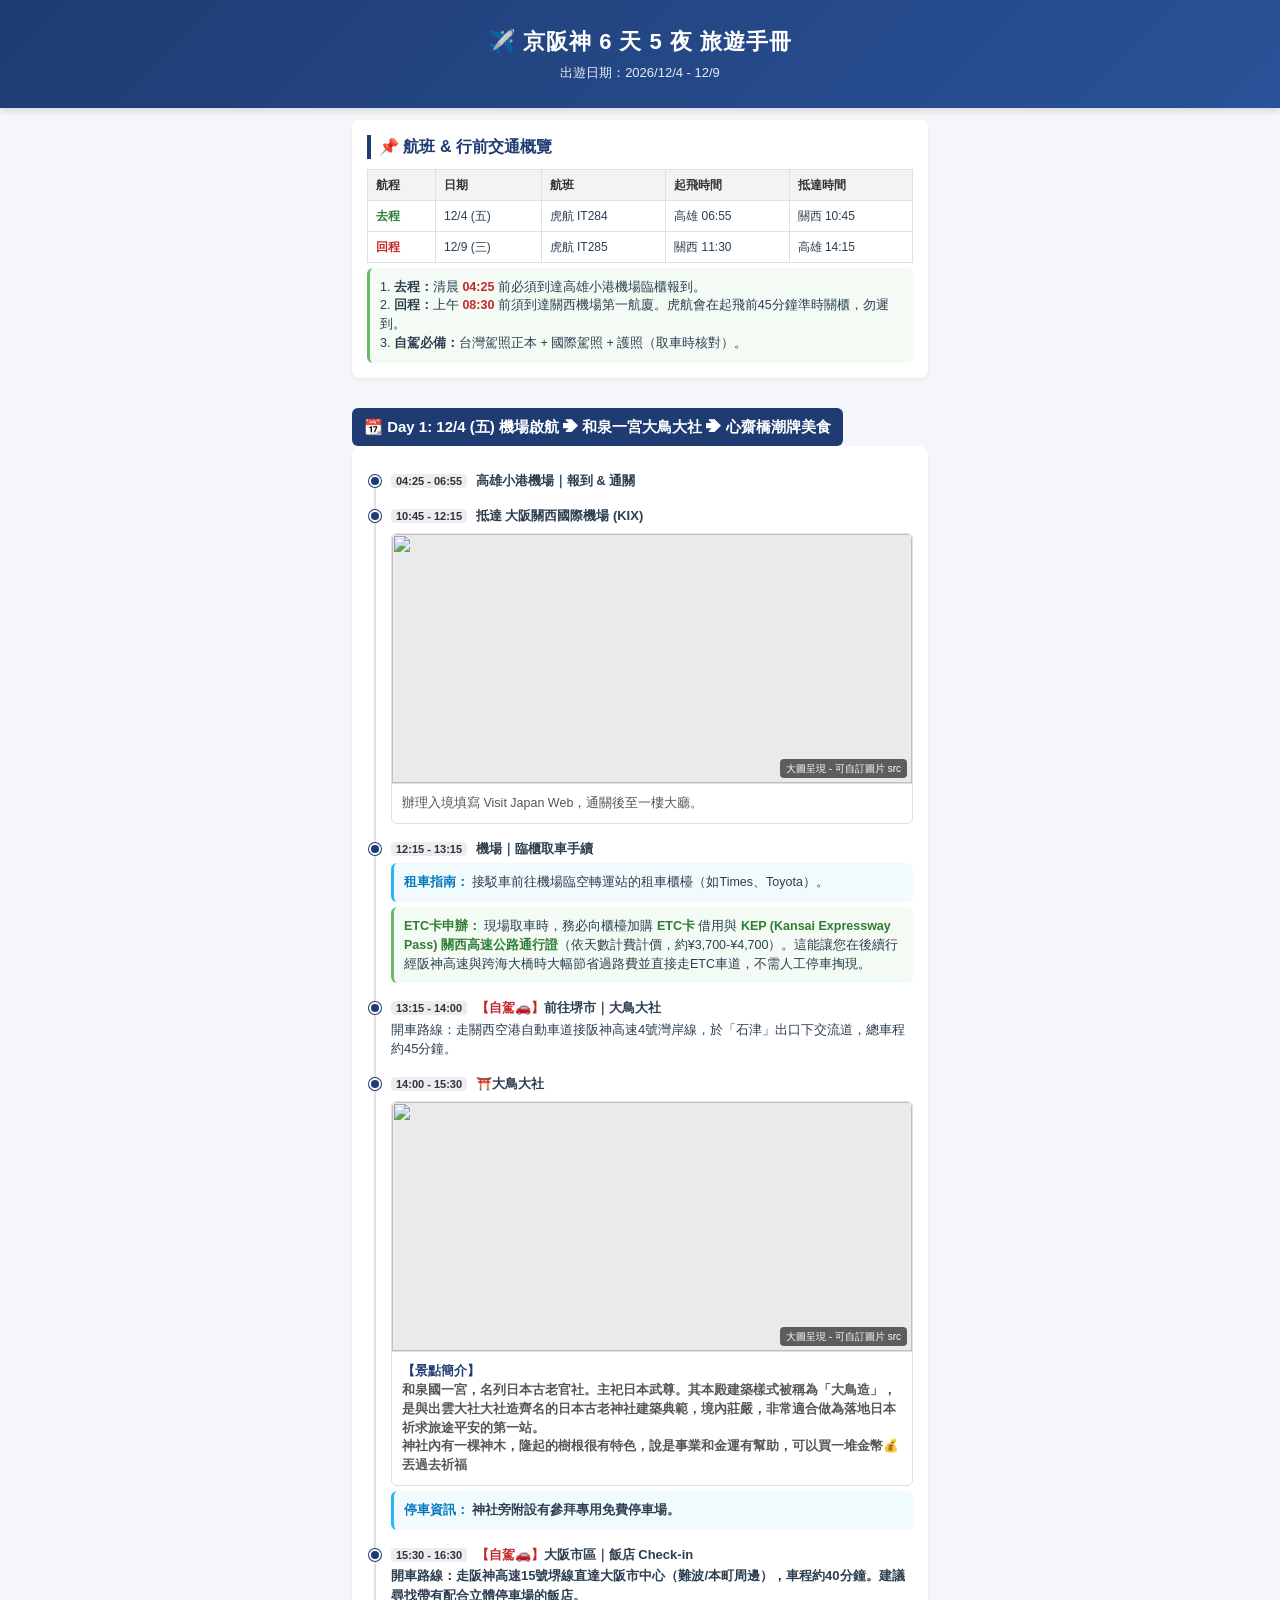
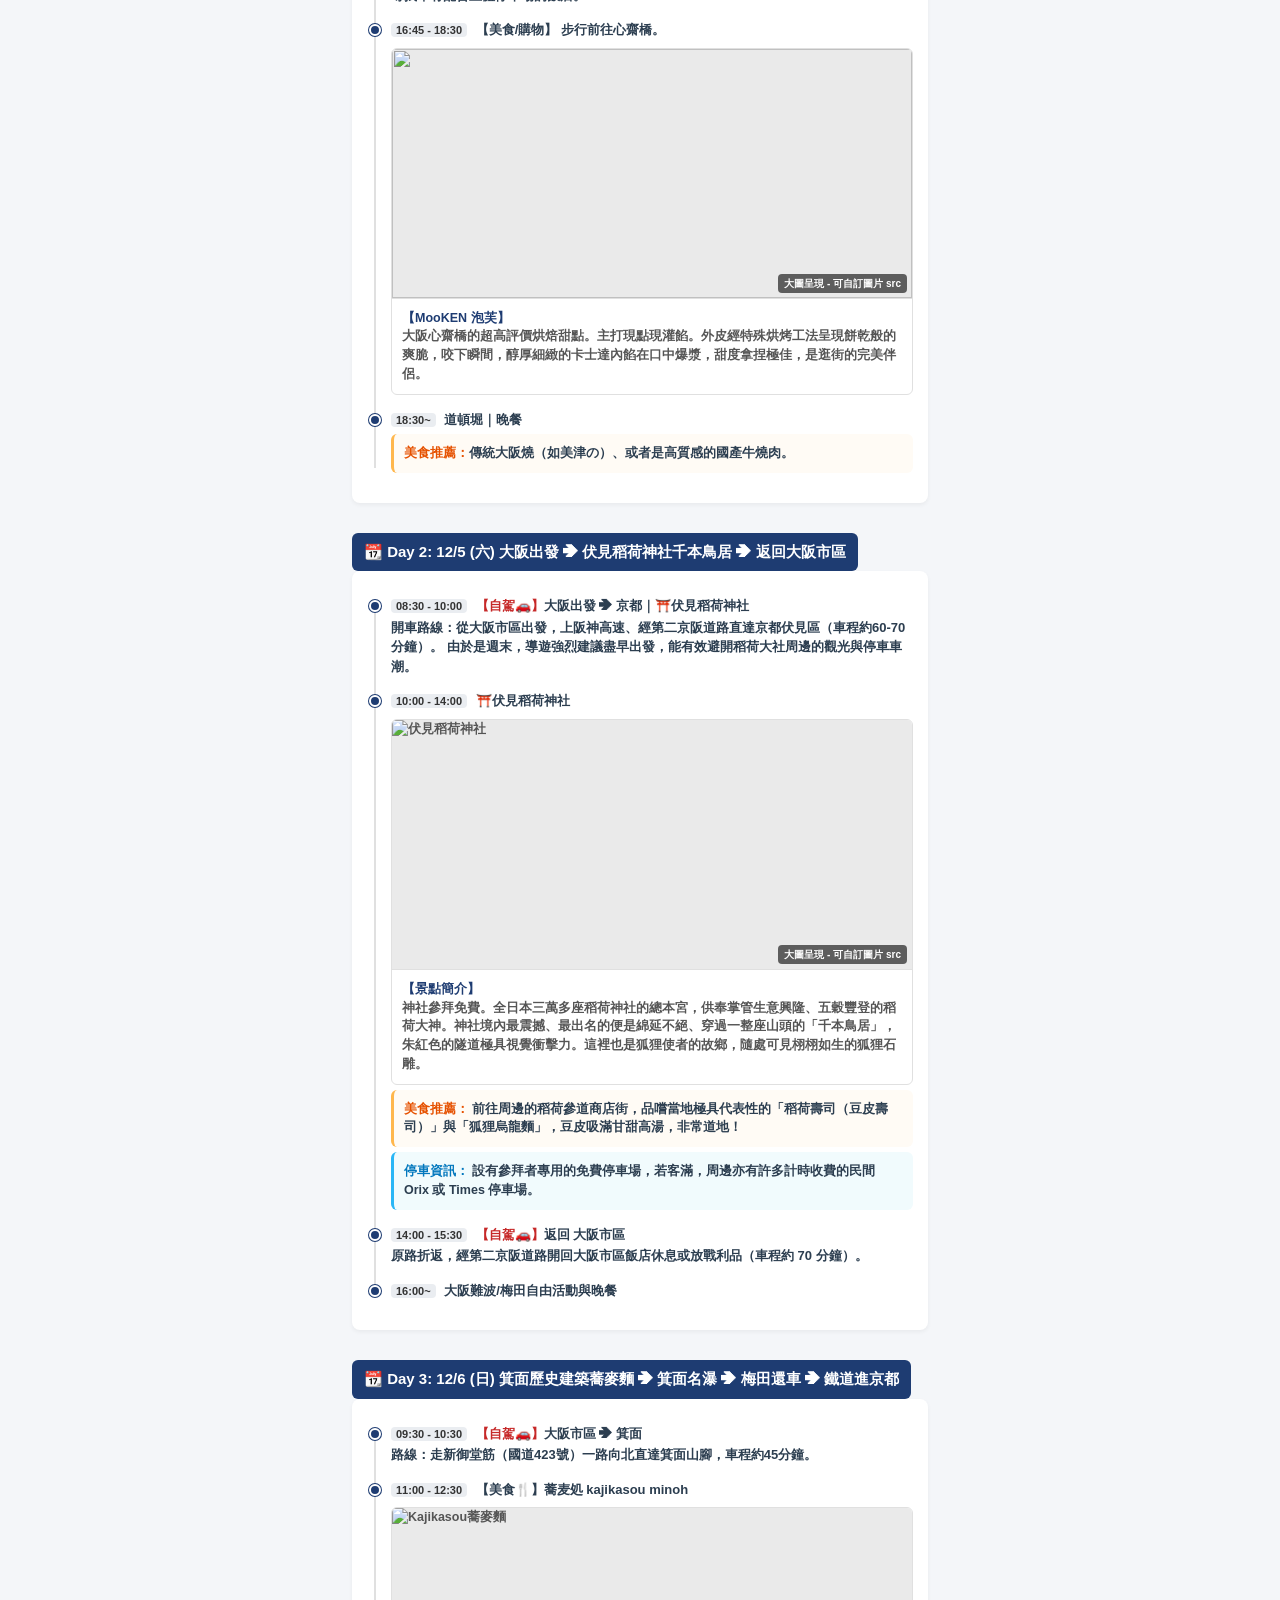
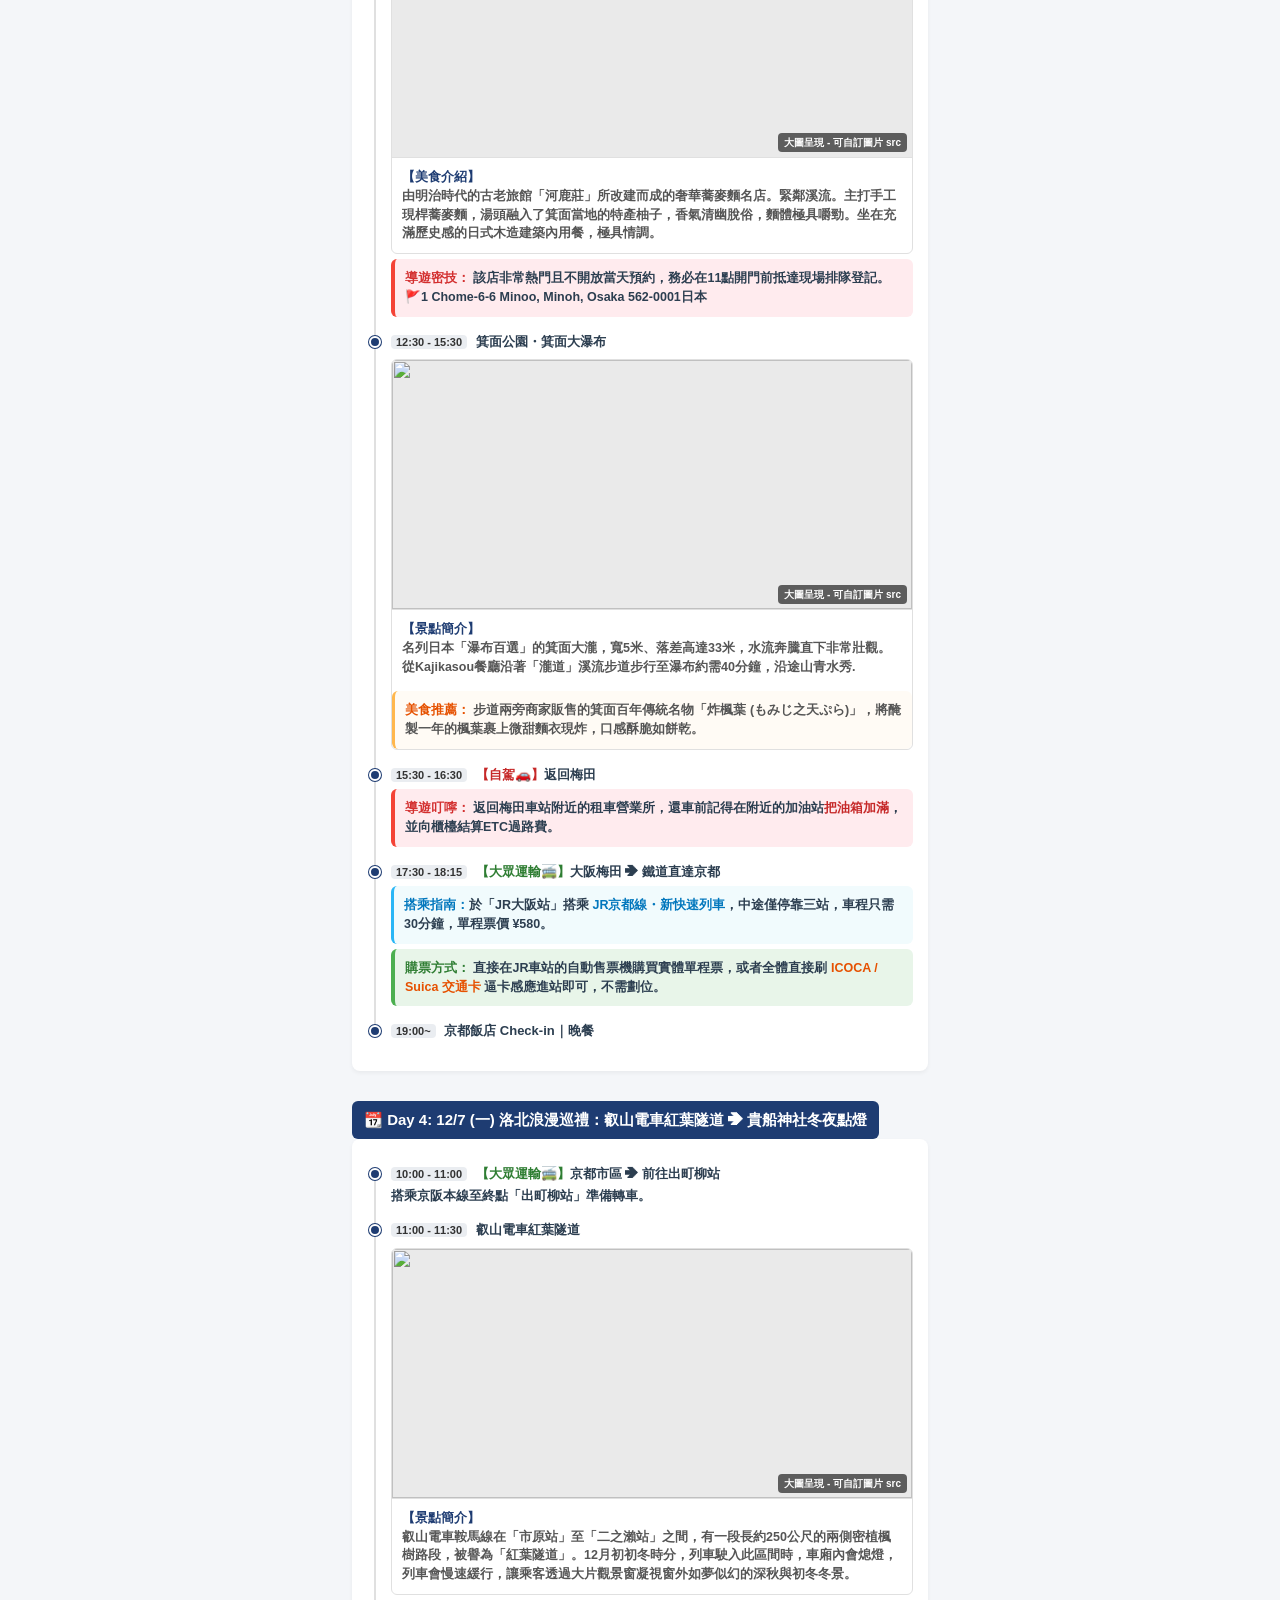
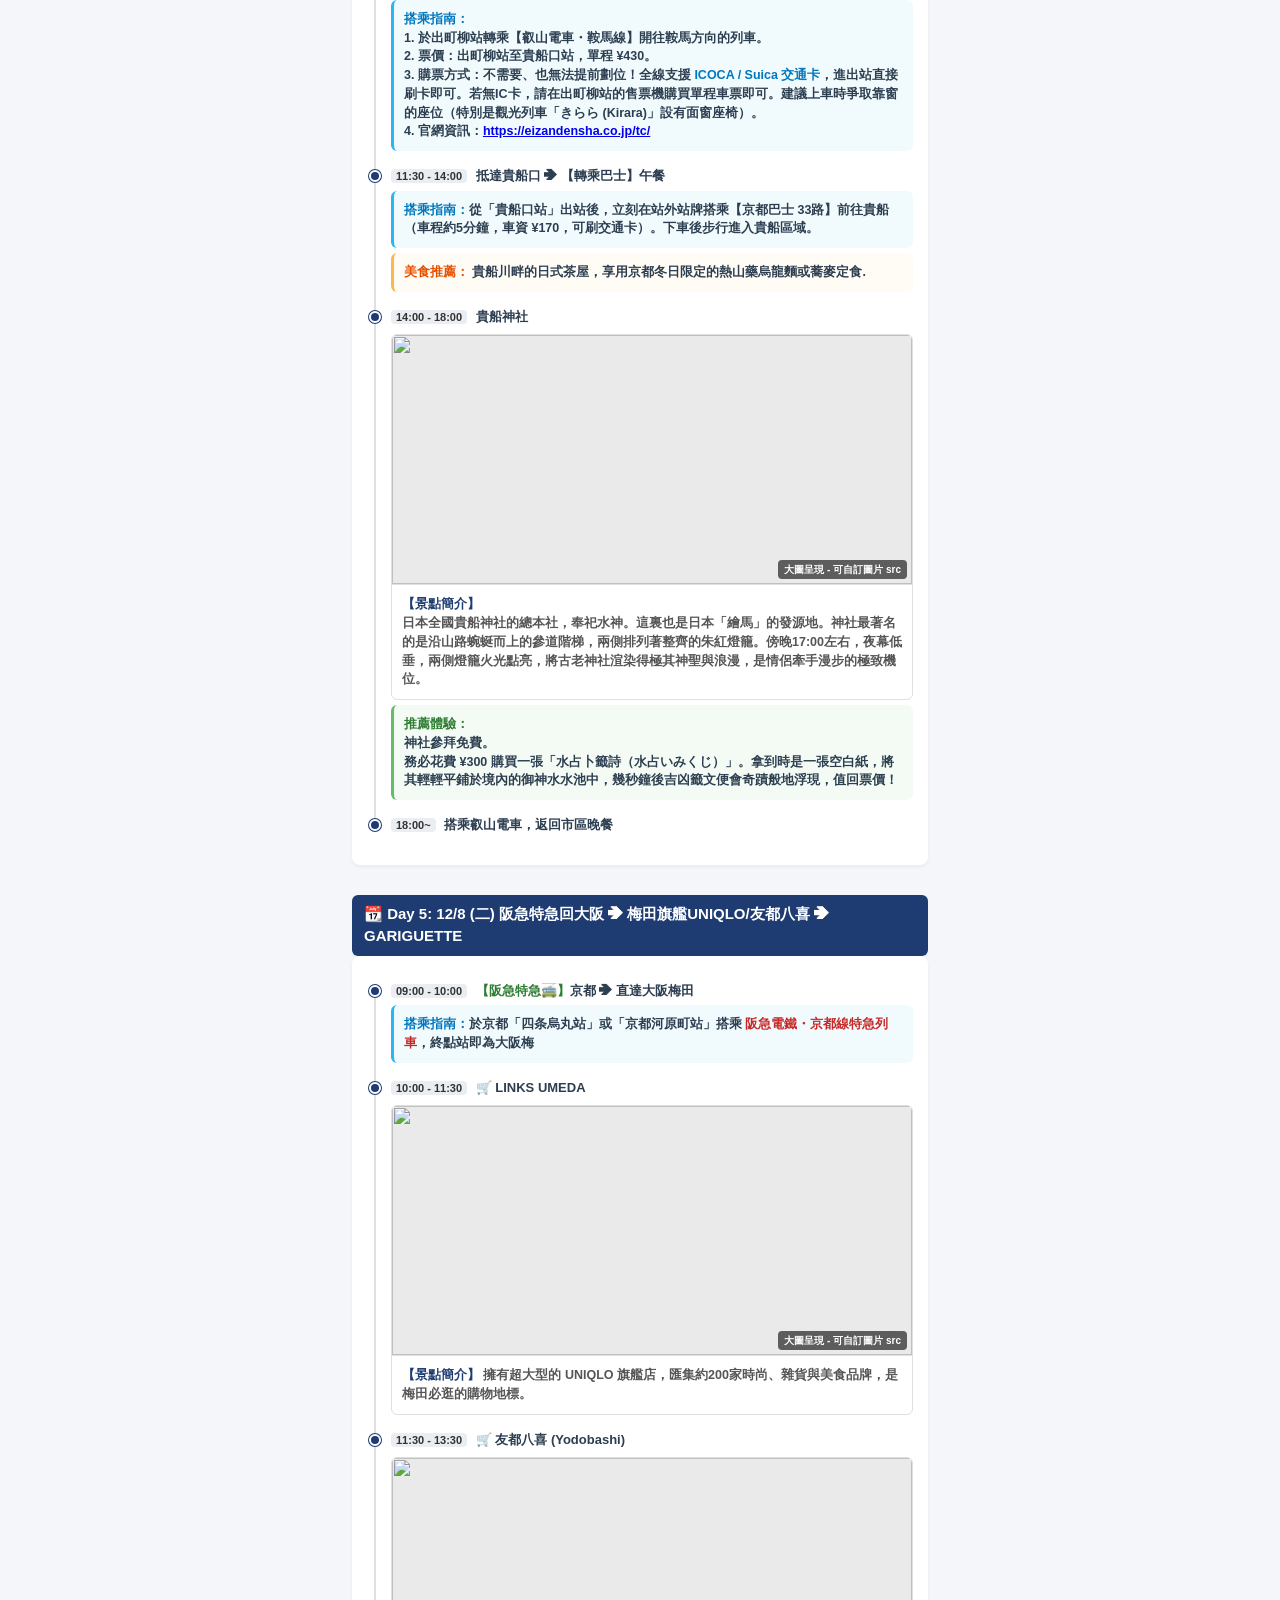
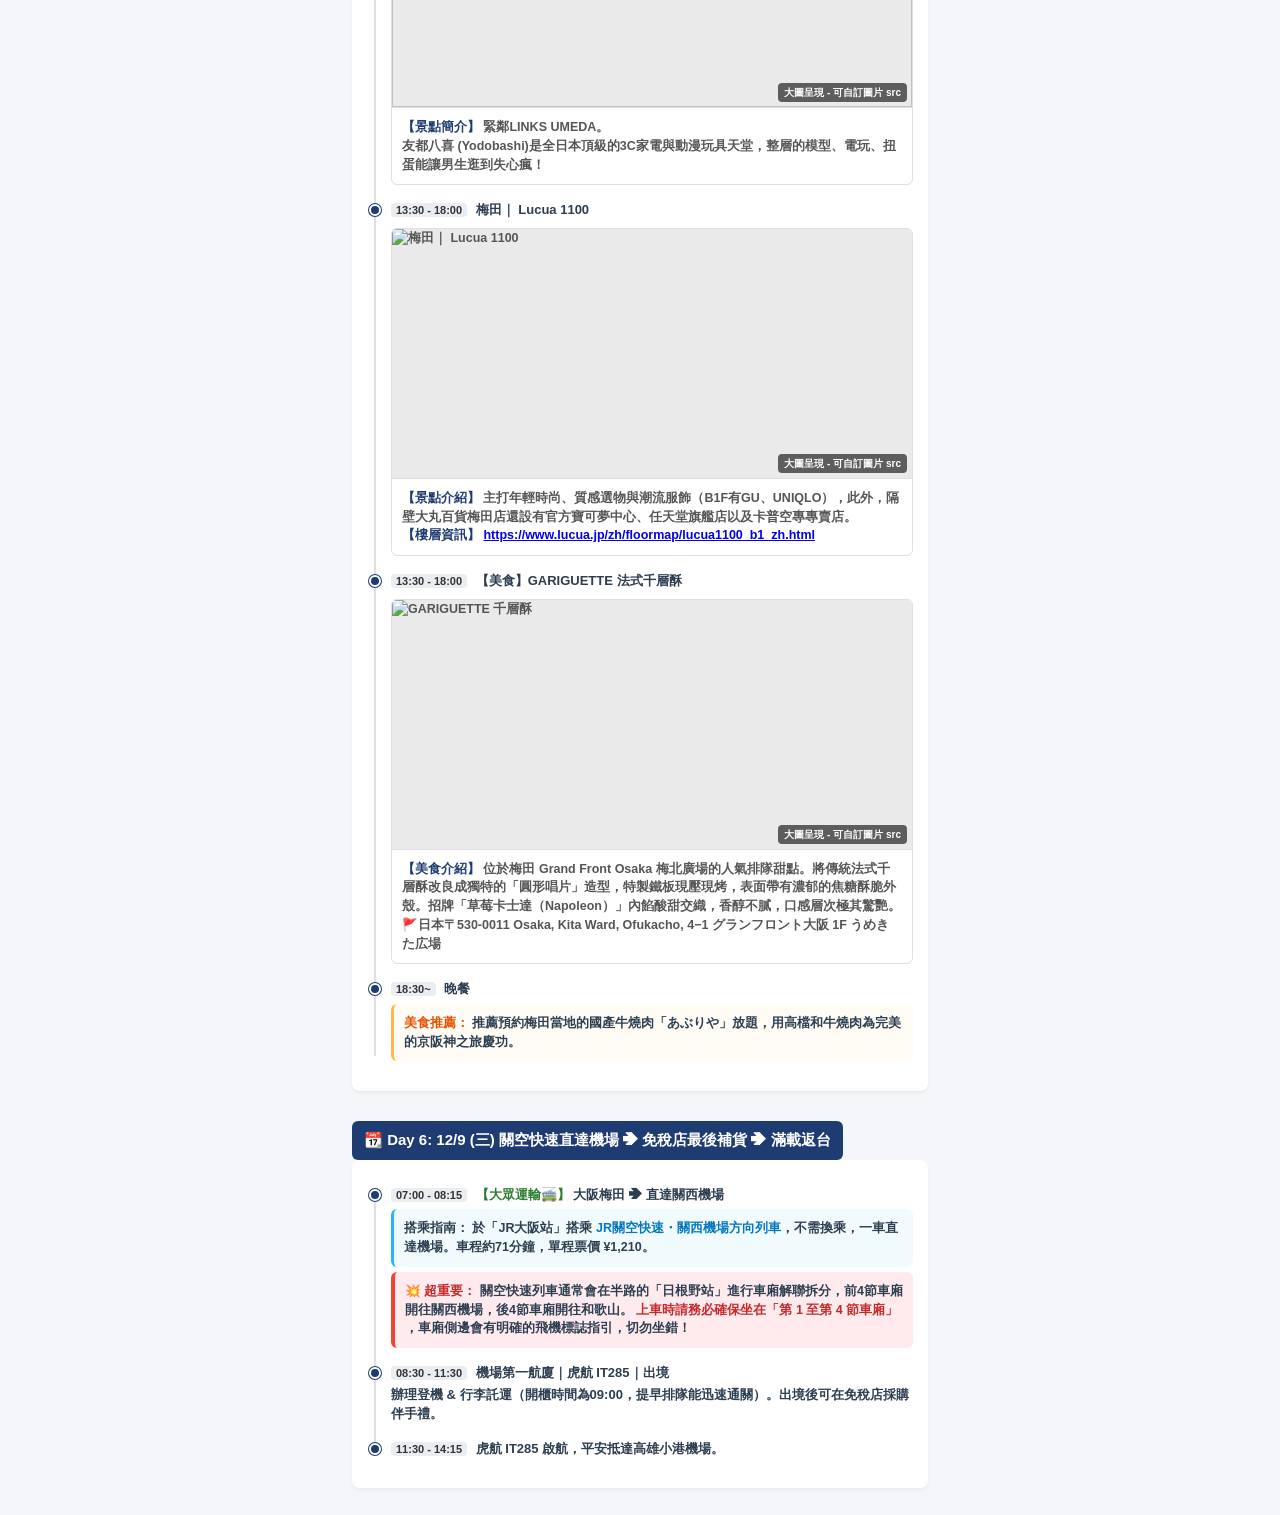
==== osaka.html @ 765b06d4 "Rename title" ====
<!DOCTYPE html>
<html lang="zh-TW">
<head>
    <meta charset="UTF-8">
    <meta name="viewport" content="width=device-width, initial-scale=1.0">
    <title>京阪神冬日極致深度導遊隨身手冊</title>
    <style>
        *, *::before, *::after { box-sizing: border-box; }
        body { font-family: 'PingFang TC', 'Microsoft JhengHei', sans-serif; line-height: 1.5; color: #2c3e50; background-color: #f4f6f9; margin: 0; padding: 0; }
        .header { background: linear-gradient(135deg, #1e3c72 0%, #2a5298 100%); color: white; padding: 25px 15px; text-align: center; box-shadow: 0 4px 6px rgba(0,0,0,0.1); }
        .header h1 { margin: 0; font-size: 22px; font-weight: bold; letter-spacing: 1px; }
        .header p { margin: 5px 0 0 0; font-size: 13px; opacity: 0.9; }
        
        .container { padding: 12px; max-width: 600px; margin: 0 auto; }
        
        /* 統一卡片：全部改為純白底色，移除任何每日彩底 */
        .section-card { background: white; border-radius: 8px; padding: 15px; margin-bottom: 15px; box-shadow: 0 2px 4px rgba(0,0,0,0.05); }
        .section-title { font-size: 16px; font-weight: bold; color: #1e3c72; margin-top: 0; margin-bottom: 10px; border-left: 4px solid #1e3c72; padding-left: 8px; }
        
        /* 統一標題底色：去除彩底，全面換成專業有質感的商務深藍色 */
        .day-header { font-size: 15px; font-weight: bold; color: white; background-color: #1e3c72; padding: 8px 12px; border-radius: 6px; margin-top: 15px; display: inline-block; }
        
        .timeline { list-style: none; padding: 0; margin: 10px 0 0 0; position: relative; }
        .timeline::before { content: ''; position: absolute; left: 7px; top: 5px; bottom: 5px; width: 2px; background: #e0e0e0; }
        .timeline-item { position: relative; padding-left: 24px; margin-bottom: 15px; font-size: 13px; }
        .timeline-marker { position: absolute; left: 2px; top: 4px; width: 12px; height: 12px; border-radius: 50%; background: #1e3c72; border: 2px solid white; box-shadow: 0 0 0 1px #1e3c72; }
        
        .time-badge { font-weight: bold; color: #333; background: #eaedf1; padding: 1px 5px; border-radius: 4px; font-size: 11px; margin-right: 5px; }
        .info-box { background: #f8f9fa; border-radius: 6px; padding: 10px; margin-top: 5px; font-size: 12.5px; border-left: 3px solid #b0bec5; }
        .info-box.traffic { border-left-color: #29b6f6; background: #f1fbfd; }
        .info-box.food { border-left-color: #ffb74d; background: #fffbf5; }
        .info-box.ticket { border-left-color: #66bb6a; background: #f3fbf4; }
        
        .spot-intro { margin-top: 8px; font-size: 12.5px; color: #555; background: #ffffff; border: 1px solid #e0e0e0; border-radius: 6px; overflow: hidden; }
        .spot-desc { padding: 10px; }
        
        /* 🚀 實景相片容器優化：將高度調高至 250px（大圖呈現），寬度 100% 滿版，照片呈現更清晰大氣 🚀 */
        .spot-img-container { width: 100%; height: 250px; background: #eaeaea; position: relative; overflow: hidden; border-bottom: 1px solid #e0e0e0; }
        .spot-img-container img { width: 100%; height: 100%; object-fit: cover; }
        .img-hint-tag { position: absolute; bottom: 5px; right: 5px; background: rgba(0,0,0,0.6); color: #fff; padding: 2px 6px; font-size: 10px; border-radius: 4px; pointer-events: none; }
        
        table { width: 100%; border-collapse: collapse; margin-top: 10px; font-size: 12px; background: white; }
        th, td { border: 1px solid #e0e0e0; padding: 6px 8px; text-align: left; }
        th { background-color: #f1f3f5; color: #333; font-weight: bold; }
        
        .text-bold { font-weight: bold; }
        .text-blue { color: #0277bd; }
        .text-orange { color: #e65100; }
        .text-green { color: #2e7d32; }
        .text-red { color: #c62828; }
        .text-chichi { color: #1e3c72; } 
    </style>
</head>
<body>

    <div class="header">
        <h1>✈️ 京阪神 6 天 5 夜 旅遊手冊</h1>
        <p>出遊日期：2026/12/4 - 12/9</p>
    </div>

    <div class="container">
        
        <!-- 航班 & 行前交通概覽 -->
        <div class="section-card">
            <div class="section-title">📌 航班 & 行前交通概覽</div>
            <table>
                <tr>
                    <th>航程</th>
                    <th>日期</th>
                    <th>航班</th>
                    <th>起飛時間</th>
                    <th>抵達時間</th>
                </tr>
                <tr>
                    <td class="text-green text-bold">去程</td>
                    <td>12/4 (五)</td>
                    <td>虎航 IT284</td>
                    <td>高雄 06:55</td>
                    <td>關西 10:45</td>
                </tr>
                <tr>
                    <td class="text-red text-bold">回程</td>
                    <td>12/9 (三)</td>
                    <td>虎航 IT285</td>
                    <td>關西 11:30</td>
                    <td>高雄 14:15</td>
                </tr>
            </table>
            <div class="info-box ticket" style="margin-bottom:0;">
                1. <strong>去程：</strong>清晨 <span class="text-red text-bold">04:25</span> 前必須到達高雄小港機場臨櫃報到。<br>
                2. <strong>回程：</strong>上午 <span class="text-red text-bold">08:30</span> 前須到達關西機場第一航廈。虎航會在起飛前45分鐘準時關櫃，勿遲到。<br>
                3. <strong>自駕必備：</strong>台灣駕照正本 + 國際駕照 + 護照（取車時核對）。
            </div>
        </div>

        <!-- DAY 1 -->
        <div class="day-header">📆 Day 1:  12/4 (五) 機場啟航 ➔ 和泉一宮大鳥大社 ➔ 心齋橋潮牌美食</div>
        <div class="section-card">
            <ul class="timeline">
                <li class="timeline-item">
                    <span class="timeline-marker"></span>
                    <span class="time-badge">04:25 - 06:55</span> <strong>高雄小港機場｜報到 & 通關</strong>
                </li>
                <li class="timeline-item">
                    <span class="timeline-marker"></span>
                    <span class="time-badge">10:45 - 12:15</span> <strong>抵達 大阪關西國際機場 (KIX)</strong>
                    <div class="spot-intro">
                        <div class="spot-img-container">
                            <!-- ⬇️ 提示：請在下方 src 內填入或替換成關西機場實景照片 ⬇️ -->
                            <img src="https://encrypted-tbn0.gstatic.com/images?q=tbn:ANd9GcTqcg_r8ol0MNdeYs7_RDIz-p54wv4HnYP4ee5HgpNDWQ&s=10"關西國際機場">
                            <span class="img-hint-tag">大圖呈現 - 可自訂圖片 src</span>
                        </div>
                        <div class="spot-desc">
                            辦理入境填寫 Visit Japan Web，通關後至一樓大廳。
                        </div>
                    </div>
                </li>
                <li class="timeline-item">
                    <span class="timeline-marker"></span>
                    <span class="time-badge">12:15 - 13:15</span> <strong>機場｜臨櫃取車手續</strong>
                    <div class="info-box traffic">                 
                        <strong><span class="text-blue">租車指南：</span></strong> 接駁車前往機場臨空轉運站的租車櫃檯（如Times、Toyota）。
                    </div>
                        <div class="info-box ticket">
    <strong><span class="text-green">ETC卡申辦：</span></strong> 現場取車時，務必向櫃檯加購 <span class="text-green text-bold">ETC卡</span> 借用與 <span class="text-green text-bold">KEP (Kansai Expressway Pass) 關西高速公路通行證</span>（依天數計費計價，約¥3,700-¥4,700）。這能讓您在後續行經阪神高速與跨海大橋時大幅節省過路費並直接走ETC車道，不需人工停車掏現。
</div>

                        
                </li>
                <li class="timeline-item">
                    <span class="timeline-marker"></span>
                    <span class="time-badge">13:15 - 14:00</span> <span class="text-red text-red"><strong>【自駕🚗】</strong></span><strong>前往堺市｜大鳥大社</strong>



                    <p style="margin:2px 0;">開車路線：走關西空港自動車道接阪神高速4號灣岸線，於「石津」出口下交流道，總車程約45分鐘。</p>
                </li>
                <li class="timeline-item">
                    <span class="timeline-marker"></span>
                    <span class="time-badge">14:00 - 15:30</span> <strong> ⛩️大鳥大社 </strong>
                    <div class="spot-intro">
                        <div class="spot-img-container">
                            <!-- ⬇️ 提示：請在下方 src 內填入或替換成大鳥大社實景照片 ⬇️ -->
                            <img src="https://encrypted-tbn0.gstatic.com/images?q=tbn:ANd9GcQpPYRree9YRR465R20u70vluhIoKf1VzfNk-cfyqoNQA&s=10"大鳥大社">
                            <span class="img-hint-tag">大圖呈現 - 可自訂圖片 src</span>
                        </div>
                        
                            <div class="spot-desc"> <span class="text-chichi text-chichi"><strong> 【景點簡介】</br></span> 和泉國一宮，名列日本古老官社。主祀日本武尊。其本殿建築樣式被稱為「大鳥造」，是與出雲大社大社造齊名的日本古老神社建築典範，境內莊嚴，非常適合做為落地日本祈求旅途平安的第一站。
<br>神社內有一棵神木，隆起的樹根很有特色，說是事業和金運有幫助，可以買一堆金幣💰丟過去祈福</div>
                       
                    </div>
                    <div class="info-box traffic"><span class="text-blue text-blue"><strong>停車資訊：</span> </strong> 神社旁附設有參拜專用免費停車場。</div>
                </li>
                <li class="timeline-item">
                    <span class="timeline-marker"></span>
                    <span class="time-badge">15:30 - 16:30</span> <span class="text-red text-red"><strong>【自駕🚗】</strong></span><strong>大阪市區｜飯店 Check-in</strong>
                    <p style="margin:2px 0;">開車路線：走阪神高速15號堺線直達大阪市中心（難波/本町周邊），車程約40分鐘。建議尋找帶有配合立體停車場的飯店。</p>
                </li>
                <li class="timeline-item">
                    <span class="timeline-marker"></span>
                    <span class="time-badge">16:45 - 18:30</span> <strong>【美食/購物】 步行前往心齋橋。</strong>
                    <div class="spot-intro">
                        <div class="spot-img-container">
                            <!-- ⬇️ 提示：請在下方 src 內填入或替換成MooKEN泡芙實景照片 ⬇️ -->
                            <img src="https://encrypted-tbn0.gstatic.com/images?q=tbn:ANd9GcSxL0lKfCGv7R1oKx6qKp8-4cPKNK9YE6ABaATZdVmLBw&s=10"MooKEN 泡芙">
                            <span class="img-hint-tag">大圖呈現 - 可自訂圖片 src</span>
                        </div>
                        <div class="spot-desc">
                            <span class="text-chichi text-bold">【MooKEN 泡芙】</br></span> 大阪心齋橋的超高評價烘焙甜點。主打現點現灌餡。外皮經特殊烘烤工法呈現餅乾般的爽脆，咬下瞬間，醇厚細緻的卡士達內餡在口中爆漿，甜度拿捏極佳，是逛街的完美伴侶。
                        </div>
                    </div>
                </li>
                <li class="timeline-item">
                    <span class="timeline-marker"></span>
                    <span class="time-badge">18:30~</span> <strong>道頓堀｜晚餐</strong>
                    <div class="info-box food"><span class="text-orange text-orange"><strong>美食推薦：</span>傳統大阪燒（如美津の）、或者是高質感的國產牛燒肉。</div>
                </li>
            </ul>
        </div>

        <!-- DAY 2 -->
        <div class="day-header">📆 Day 2: 12/5 (六) 大阪出發 ➔ 伏見稻荷神社千本鳥居 ➔ 返回大阪市區</div>
        <div class="section-card">
            <ul class="timeline">
                <li class="timeline-item">
                    <span class="timeline-marker"></span>
                    <span class="time-badge">08:30 - 10:00</span> <span class="text-red text-red"><strong>【自駕🚗】</strong></span><strong>大阪出發 ➔ 京都｜⛩️伏見稻荷神社</strong>
                    <div 
                        <p style="margin:2px 0;">開車路線：從大阪市區出發，上阪神高速、經第二京阪道路直達京都伏見區（車程約60-70分鐘）。
                        由於是週末，導遊強烈建議盡早出發，能有效避開稻荷大社周邊的觀光與停車車潮。
                    </div>
                </li>
                <li class="timeline-item">
                    <span class="timeline-marker"></span>
                    <span class="time-badge">10:00 - 14:00</span> <strong> ⛩️伏見稻荷神社 </strong>
                    <div class="spot-intro">
                        <div class="spot-img-container">
                            <!-- ⬇️ 提示：請在下方 src 內填入或替換成伏見稻荷神社實景照片 ⬇️ -->
                            <img src="https://encrypted-tbn0.gstatic.com/images?q=tbn:ANd9GcRRoFxErjZ4p4QngFmXUxcUYBlDid_9-CcMXKDbSDYcVQ&s=10" alt="伏見稻荷神社">
                            <span class="img-hint-tag">大圖呈現 - 可自訂圖片 src</span>
                        </div>
                        <div class="spot-desc">
                            <span class="text-chichi text-bold">【景點簡介】</span> 
                            <br>
                                神社參拜免費。全日本三萬多座稻荷神社的總本宮，供奉掌管生意興隆、五穀豐登的稻荷大神。神社境內最震撼、最出名的便是綿延不絕、穿過一整座山頭的「千本鳥居」，朱紅色的隧道極具視覺衝擊力。這裡也是狐狸使者的故鄉，隨處可見栩栩如生的狐狸石雕。
                        </br>
                            </div>
                    </div>
                    <div class="info-box food"><span class="text-orange text-orange">
                        <strong>美食推薦：</span> 前往周邊的稻荷參道商店街，品嚐當地極具代表性的「稻荷壽司（豆皮壽司）」與「狐狸烏龍麵」，豆皮吸滿甘甜高湯，非常道地！
                     </div>
                    <div class="info-box traffic"><span class="text-blue text-blue"><strong>停車資訊：</span> </strong> 設有參拜者專用的免費停車場，若客滿，周邊亦有許多計時收費的民間 Orix 或 Times 停車場。</div>
                </li>
                <li class="timeline-item">
                    <span class="timeline-marker"></span>
                    <span class="time-badge">14:00 - 15:30</span> <span class="text-red text-red"><strong>【自駕🚗】</strong></span><strong>返回 大阪市區</strong>
                    <p style="margin:2px 0;">原路折返，經第二京阪道路開回大阪市區飯店休息或放戰利品（車程約 70 分鐘）。</p>
                </li>
                <li class="timeline-item">
                    <span class="timeline-marker"></span>
                    <span class="time-badge">16:00~</span> <strong>大阪難波/梅田自由活動與晚餐</strong>
                </li>
            </ul>
        </div>

        <!-- DAY 3 -->
        <div class="day-header">📆 Day 3: 12/6 (日) 箕面歷史建築蕎麥麵 ➔ 箕面名瀑 ➔ 梅田還車 ➔ 鐵道進京都</div>
        <div class="section-card">
            <ul class="timeline">
                <li class="timeline-item">
                    <span class="timeline-marker"></span>
                    <span class="time-badge">09:30 - 10:30</span> <span class="text-red text-red"><strong>【自駕🚗】</strong></span><strong>大阪市區 ➔ 箕面</strong>
                    <p style="margin:2px 0;">路線：走新御堂筋（國道423號）一路向北直達箕面山腳，車程約45分鐘。</p>
                </li>
                <li class="timeline-item">
                    <span class="timeline-marker"></span>
                    <span class="time-badge">11:00 - 12:30</span> <strong>【美食🍴】蕎麦処 kajikasou minoh </strong>
                    <div class="spot-intro">
                        <div class="spot-img-container">
                            <!-- ⬇️ 提示：請在下方 src 內填入或替換成Kajikasou實景照片 ⬇️ -->
                            <img src="https://images.unsplash.com/photo-1569562211093-4ed0d0758f12?w=600" alt="Kajikasou蕎麥麵">
                            <span class="img-hint-tag">大圖呈現 - 可自訂圖片 src</span>
                        </div>
                        <div class="spot-desc">
                            <span class="text-chichi text-bold">【美食介紹】</br></span> 由明治時代的古老旅館「河鹿莊」所改建而成的奢華蕎麥麵名店。緊鄰溪流。主打手工現桿蕎麥麵，湯頭融入了箕面當地的特產柚子，香氣清幽脫俗，麵體極具嚼勁。坐在充滿歷史感的日式木造建築內用餐，極具情調。
                        </div>
                        </div>
                    <div class="info-box" style="background-color: #ffebee; border-left: 4px solid #f44336; padding: 10px; margin-bottom: 10px;">
    <strong style="color: #d32f2f;">導遊密技：</strong> 該店非常熱門且不開放當天預約，務必在11點開門前抵達現場排隊登記。
    <br>🚩1 Chome-6-6 Minoo, Minoh, Osaka 562-0001日本
</div>
                </li>
                <li class="timeline-item">
                    <span class="timeline-marker"></span>
                    <span class="time-badge">12:30 - 15:30</span> <strong> 箕面公園・箕面大瀑布</strong>
                    <div class="spot-intro">
                        <div class="spot-img-container">
                            <!-- ⬇️ 提示：請在下方 src 內填入或替換成箕面瀑布實景照片 ⬇️ -->
                            <img src="https://encrypted-tbn0.gstatic.com/images?q=tbn:ANd9GcQ3-679TdH6Tjjz1Tfim-Y9AeUsmAuxlU9woJcJJfqFNw&s=10"箕面大瀑布">
                            <span class="img-hint-tag">大圖呈現 - 可自訂圖片 src</span>
                        </div>
                        <div class="spot-desc">
                            <span class="text-chichi text-bold">【景點簡介】</br></span> 名列日本「瀑布百選」的箕面大瀧，寬5米、落差高達33米，水流奔騰直下非常壯觀。從Kajikasou餐廳沿著「瀧道」溪流步道步行至瀑布約需40分鐘，沿途山青水秀.
                        </div>
                     <div class="info-box food"><span class="text-orange text-orange">
                        <strong>美食推薦：</span> 步道兩旁商家販售的箕面百年傳統名物「炸楓葉 (もみじ之天ぷら)」，將醃製一年的楓葉裹上微甜麵衣現炸，口感酥脆如餅乾。</div>
                     </div>     
            
                </li>
                <li class="timeline-item">
                    <span class="timeline-marker"></span>
                    <span class="time-badge">15:30 - 16:30</span> <span class="text-red text-red"><strong>【自駕🚗】</strong></span><strong></strong>返回梅田</strong>
                    <div class="info-box" style="background-color: #ffebee; border-left: 4px solid #f44336; padding: 10px; margin-bottom: 10px;">
    <strong style="color: #d32f2f;">導遊叮嚀：</strong> 返回梅田車站附近的租車營業所，還車前記得在附近的加油站<span class="text-red text-bold">把油箱加滿</span>，並向櫃檯結算ETC過路費。
                </li>
                <li class="timeline-item">
                    <span class="timeline-marker"></span>
                    <span class="time-badge">17:30 - 18:15</span> <span class="text-green text-bold">【大眾運輸🚎】</span><strong>大阪梅田 ➔ 鐵道直達京都</strong>
                    <div class="info-box traffic">
                    <div>                 
                        <strong><span class="text-blue">搭乘指南：</span></strong>於「JR大阪站」搭乘 <span class="text-blue text-bold">JR京都線・新快速列車</span>，中途僅停靠三站，車程只需30分鐘，單程票價 ¥580。<br>
                     </div>   
                     </div>  

                    <div class="info-box" style="background-color: #e8f5e9; border-left: 4px solid #4caf50; padding: 10px; margin-bottom: 10px;">
    <span class="text-green text-bold">購票方式：</span> 直接在JR車站的自動售票機購買實體單程票，或者全體直接刷 <span class="text-orange text-bold">ICOCA / Suica 交通卡</span> 逼卡感應進站即可，不需劃位。
                    </div>  


                </li>
                <li class="timeline-item">
                    <span class="timeline-marker"></span>
                    <span class="time-badge">19:00~</span> <strong>京都飯店 Check-in｜晚餐</strong>
                </li>
            </ul>
        </div>

        <!-- DAY 4 -->
        <div class="day-header">📆 Day 4: 12/7 (一) 洛北浪漫巡禮：叡山電車紅葉隧道 ➔ 貴船神社冬夜點燈</div>
        <div class="section-card">
            <ul class="timeline">
                <li class="timeline-item">
                    <span class="timeline-marker"></span>
                    <span class="time-badge">10:00 - 11:00</span> <span class="text-green text-bold">【大眾運輸🚎】</span><strong>京都市區 ➔ 前往出町柳站</strong>
                    <p style="margin:2px 0;">搭乘京阪本線至終點「出町柳站」準備轉車。</p>
                </li>
                <li class="timeline-item">
                    <span class="timeline-marker"></span>
                    <span class="time-badge">11:00 - 11:30</span> <strong> 叡山電車紅葉隧道 </strong>
                    <div class="spot-intro">
                        <div class="spot-img-container">
                            <!-- ⬇️ 提示：請在下方 src 內填入或替換成叡山電車實景照片 ⬇️ -->
                            <img src="https://encrypted-tbn0.gstatic.com/images?q=tbn:ANd9GcRuZ04zEq5jgwlJeRe6wi8w2-9DLQ1PCje_YEuc6bdngw&s=10"叡山電車紅葉隧道">
                            <span class="img-hint-tag">大圖呈現 - 可自訂圖片 src</span>
                        </div>
                        <div class="spot-desc">
                            <span class="text-chichi text-bold">【景點簡介】</br></span> 叡山電車鞍馬線在「市原站」至「二之瀨站」之間，有一段長約250公尺的兩側密植楓樹路段，被譽為「紅葉隧道」。12月初初冬時分，列車駛入此區間時，車廂內會熄燈，列車會慢速緩行，讓乘客透過大片觀景窗凝視窗外如夢似幻的深秋與初冬冬景。
                        </div>
                    </div>
                    <div class="info-box traffic">
                        <div>                 
                        <strong><span class="text-blue">搭乘指南：</span></strong><br>
                        1. 於出町柳站轉乘【叡山電車・鞍馬線】開往鞍馬方向的列車。<br>
                        2. <strong>票價：</strong>出町柳站至貴船口站，單程 ¥430。<br>
                        3. <strong>購票方式：</strong>不需要、也無法提前劃位！全線支援 <span class="text-blue text-bold">ICOCA / Suica 交通卡</span>，進出站直接刷卡即可。若無IC卡，請在出町柳站的售票機購買單程車票即可。建議上車時爭取靠窗的座位（特別是觀光列車「きらら (Kirara)」設有面窗座椅）。
                         <br>4. <strong>官網資訊：<a href="https://eizandensha.co.jp/tc/" target="_blank">https://eizandensha.co.jp/tc/</a>


                    </div>
                </li>
                <li class="timeline-item">
                    <span class="timeline-marker"></span>
                    <span class="time-badge">11:30 - 14:00</span> <strong>抵達貴船口 ➔ 【轉乘巴士】午餐</strong>
                    <div class="info-box traffic">                
                        <strong><span class="text-blue">搭乘指南：</span></strong>從「貴船口站」出站後，立刻在站外站牌搭乘【京都巴士 33路】前往貴船（車程約5分鐘，車資 ¥170，可刷交通卡）。下車後步行進入貴船區域。
                    </div>
                    <div class="info-box food"><span class="text-orange text-orange">
                        <strong>美食推薦：</span>  貴船川畔的日式茶屋，享用京都冬日限定的熱山藥烏龍麵或蕎麥定食.</div>
                </li>
                <li class="timeline-item">
                    <span class="timeline-marker"></span>
                    <span class="time-badge">14:00 - 18:00</span> <strong> 貴船神社 </strong>
                    <div class="spot-intro">
                        <div class="spot-img-container">
                            <!-- ⬇️ 提示：請在下方 src 內填入或替換成貴船神社實景照片 ⬇️ -->
                            <img src="https://encrypted-tbn0.gstatic.com/images?q=tbn:ANd9GcSIps2nzHqXDAEod-XXg-1xVuRfyqheJDePZ6fiwdHzzA&s=10"貴船神社">
                            <span class="img-hint-tag">大圖呈現 - 可自訂圖片 src</span>
                        </div>
                        <div class="spot-desc">
                            <span class="text-chichi text-bold">【景點簡介】<br></span> 日本全國貴船神社的總本社，奉祀水神。這裏也是日本「繪馬」的發源地。神社最著名的是沿山路蜿蜒而上的參道階梯，兩側排列著整齊的朱紅燈籠。傍晚17:00左右，夜幕低垂，兩側燈籠火光點亮，將古老神社渲染得極其神聖與浪漫，是情侶牽手漫步的極致機位。
                        </div>
                    </div>
                    <div class="info-box ticket">
                        <span class="text-green text-bold">推薦體驗：</span> <br>神社參拜免費。<br>務必花費 ¥300 購買一張「水占卜籤詩（水占いみくじ）」。拿到時是一張空白紙，將其輕輕平鋪於境內的御神水水池中，幾秒鐘後吉凶籤文便會奇蹟般地浮現，值回票價！
                    </div>
                </li>
                <li class="timeline-item">
                    <span class="timeline-marker"></span>
                    <span class="time-badge">18:00~</span> <strong>搭乘叡山電車，返回市區晚餐</strong>
                </li>
            </ul>
        </div>

        <!-- DAY 5 -->
        <div class="day-header">📆 Day 5: 12/8 (二) 阪急特急回大阪 ➔ 梅田旗艦UNIQLO/友都八喜 ➔ GARIGUETTE</div>
        <div class="section-card">
            <ul class="timeline">
                <li class="timeline-item">
                    <span class="timeline-marker"></span>
                    <span class="time-badge">09:00 - 10:00</span> <span class="text-green text-bold">【阪急特急🚎】</span><strong>京都 ➔ 直達大阪梅田</strong>

                    <div class="info-box traffic">                
                        <strong><span class="text-blue">搭乘指南：</span></strong>於京都「四条烏丸站」或「京都河原町站」搭乘 <span class="text-red text-bold">阪急電鐵・京都線特急列車</span>，終點站即為大阪梅
                    </div>
                </li>
                <li class="timeline-item">
                    <span class="timeline-marker"></span>
                    <span class="time-badge">10:00 - 11:30</span> <strong> 🛒 LINKS UMEDA </strong>
                    <div class="spot-intro">
                        <div class="spot-img-container">
                            <!-- ⬇️ 提示：請在下方 src 內填入或替換成梅田友都八喜實景照片 ⬇️ -->
                            <img src="https://encrypted-tbn0.gstatic.com/images?q=tbn:ANd9GcTRLD06EjntLXxKCuaz7cvkOtZ1vaKqcbW-fae0KgUnzA&s=10"梅田購物">
                            <span class="img-hint-tag">大圖呈現 - 可自訂圖片 src</span>
                        </div>
                        <div class="spot-desc">
                            <span class="text-chichi text-bold">【景點簡介】</span> 擁有超大型的 <strong>UNIQLO 旗艦店</strong>，匯集約200家時尚、雜貨與美食品牌，是梅田必逛的購物地標。
</div>
                </li>
                <li class="timeline-item">
                    <span class="timeline-marker"></span>
                    <span class="time-badge">11:30 - 13:30</span> <strong> 🛒 友都八喜 (Yodobashi) </strong>
                    <div class="spot-intro">
                        <div class="spot-img-container">
                            <!-- ⬇️ 提示：請在下方 src 內填入或替換成梅田友都八喜實景照片 ⬇️ -->
                            <img src="https://encrypted-tbn0.gstatic.com/images?q=tbn:ANd9GcS9BhBfGBXnTAx_lyP1I0wFZTlKJhXwofQ5YfyP8Xf7gg&s=10"梅田購物">
                            <span class="img-hint-tag">大圖呈現 - 可自訂圖片 src</span>
                        </div>
                        <div class="spot-desc">
                            <span class="text-chichi text-bold">【景點簡介】</span> 緊鄰LINKS UMEDA。
<br><strong>友都八喜 (Yodobashi)</strong>是全日本頂級的3C家電與動漫玩具天堂，整層的模型、電玩、扭蛋能讓男生逛到失心瘋！
                        </div>
                    </div>
                </li>
                <li class="timeline-item">
                    <span class="timeline-marker"></span>
                    <span class="time-badge">13:30 - 18:00</span> <strong>梅田｜ Lucua 1100 </strong>
                    <div class="spot-intro">
                        <div class="spot-img-container">
                            <!-- ⬇️ 提示：請在下方 src 內填入或替換成梅田｜ Lucua 1100實景照片 ⬇️ -->
                            <img src="https://encrypted-tbn0.gstatic.com/images?q=tbn:ANd9GcSOxt8IrtdjfeAXagEcmGw6I3oq0hetIQaeCTHBjCn4sw&s=10" alt="梅田｜ Lucua 1100">
                            <span class="img-hint-tag">大圖呈現 - 可自訂圖片 src</span>
                        </div>
                        
                            <div class="spot-desc">
                            <span class="text-chichi text-bold">【景點介紹】</span> 主打年輕時尚、質感選物與潮流服飾（B1F有GU、UNIQLO），此外，隔壁大丸百貨梅田店還設有官方寶可夢中心、任天堂旗艦店以及卡普空專專賣店。<br>
                            <span class="text-chichi text-bold">【樓層資訊】</span> <a href="https://www.lucua.jp/zh/floormap/lucua1100_b1_zh.html" target="_blank">https://www.lucua.jp/zh/floormap/lucua1100_b1_zh.html</a>
                        </div>
                        
                    </div>
                </li>
                <li class="timeline-item">
                    <span class="timeline-marker"></span>
                    <span class="time-badge">13:30 - 18:00</span> <strong>【美食】GARIGUETTE 法式千層酥</strong>
                    <div class="spot-intro">
                        <div class="spot-img-container">
                            <!-- ⬇️ 提示：請在下方 src 內填入或替換成GARIGUETTE千層酥實景照片 ⬇️ -->
                            <img src="https://encrypted-tbn0.gstatic.com/images?q=tbn:ANd9GcTNJWhxaFcMO-FqvU-b7XFdpIhV84uLqdvbZX_c1rtqWg&s=10" alt="GARIGUETTE 千層酥">
                            <span class="img-hint-tag">大圖呈現 - 可自訂圖片 src</span>
                        </div>
                        <div class="spot-desc">
                            <span class="text-chichi text-bold">【美食介紹】</span> 位於梅田 Grand Front Osaka 梅北廣場的人氣排隊甜點。將傳統法式千層酥改良成獨特的「圓形唱片」造型，特製鐵板現壓現烤，表面帶有濃郁的焦糖酥脆外殼。招牌「草莓卡士達（Napoleon）」內餡酸甜交織，香醇不膩，口感層次極其驚艷。<br>🚩日本〒530-0011 Osaka, Kita Ward, Ofukacho, 4−1 グランフロント大阪 1F うめきた広場
                        </div>
                    </div>
                </li>
                <li class="timeline-item">
                    <span class="timeline-marker"></span>
                    <span class="time-badge">18:30~</span> <strong>晚餐</strong>
                    <div class="info-box food"><span class="text-orange text-orange">
                        <strong>美食推薦：</span> 推薦預約梅田當地的國產牛燒肉「あぶりや」放題，用高檔和牛燒肉為完美的京阪神之旅慶功。</div>
                </li>
            </ul>
        </div>

        <!-- DAY 6 -->
        <div class="day-header">📆 Day 6: 12/9 (三) 關空快速直達機場 ➔ 免稅店最後補貨 ➔ 滿載返台</div>
        <div class="section-card">
            <ul class="timeline">
                <li class="timeline-item">
                    <span class="timeline-marker"></span>
                    <span class="time-badge">07:00 - 08:15</span> <span class="text-green text-bold">【大眾運輸🚎】</span> <strong>大阪梅田 ➔ 直達關西機場</strong>
                    <div class="info-box traffic">
                        <strong>搭乘指南：</strong> 於「JR大阪站」搭乘 <span class="text-blue text-bold">JR關空快速・關西機場方向列車</span>，不需換乘，一車直達機場。車程約71分鐘，單程票價 ¥1,210。<br>
                    
                    </div>
                   <div class="info-box" style="background-color: #ffebee; border-left: 4px solid #f44336; padding: 10px; margin-bottom: 10px;">
                            <span class="text-red text-bold"> 💥 超重要：</span> 
                            關空快速列車通常會在半路的「日根野站」進行車廂解聯拆分，前4節車廂開往關西機場，後4節車廂開往和歌山。
                            <span  class="text-red text-bold"><strong>上車時請務必確保坐在「第 1 至第 4 節車廂」</strong></span>
                            ，車廂側邊會有明確的飛機標誌指引，切勿坐錯！
                   </div>

                </li>
                <li class="timeline-item">
                    <span class="timeline-marker"></span>
                    <span class="time-badge">08:30 - 11:30</span> <strong>機場第一航廈｜虎航 IT285｜出境</strong>
                    <p style="margin:2px 0;">辦理登機 & 行李託運（開櫃時間為09:00，提早排隊能迅速通關）。出境後可在免稅店採購伴手禮。</p>
                </li>
                <li class="timeline-item">
                    <span class="timeline-marker"></span>
                    <span class="time-badge">11:30 - 14:15</span> <strong>虎航 IT285 啟航，平安抵達高雄小港機場。</strong>
                </li>
            </ul>
        </div>

    </div>

</body>
</html>
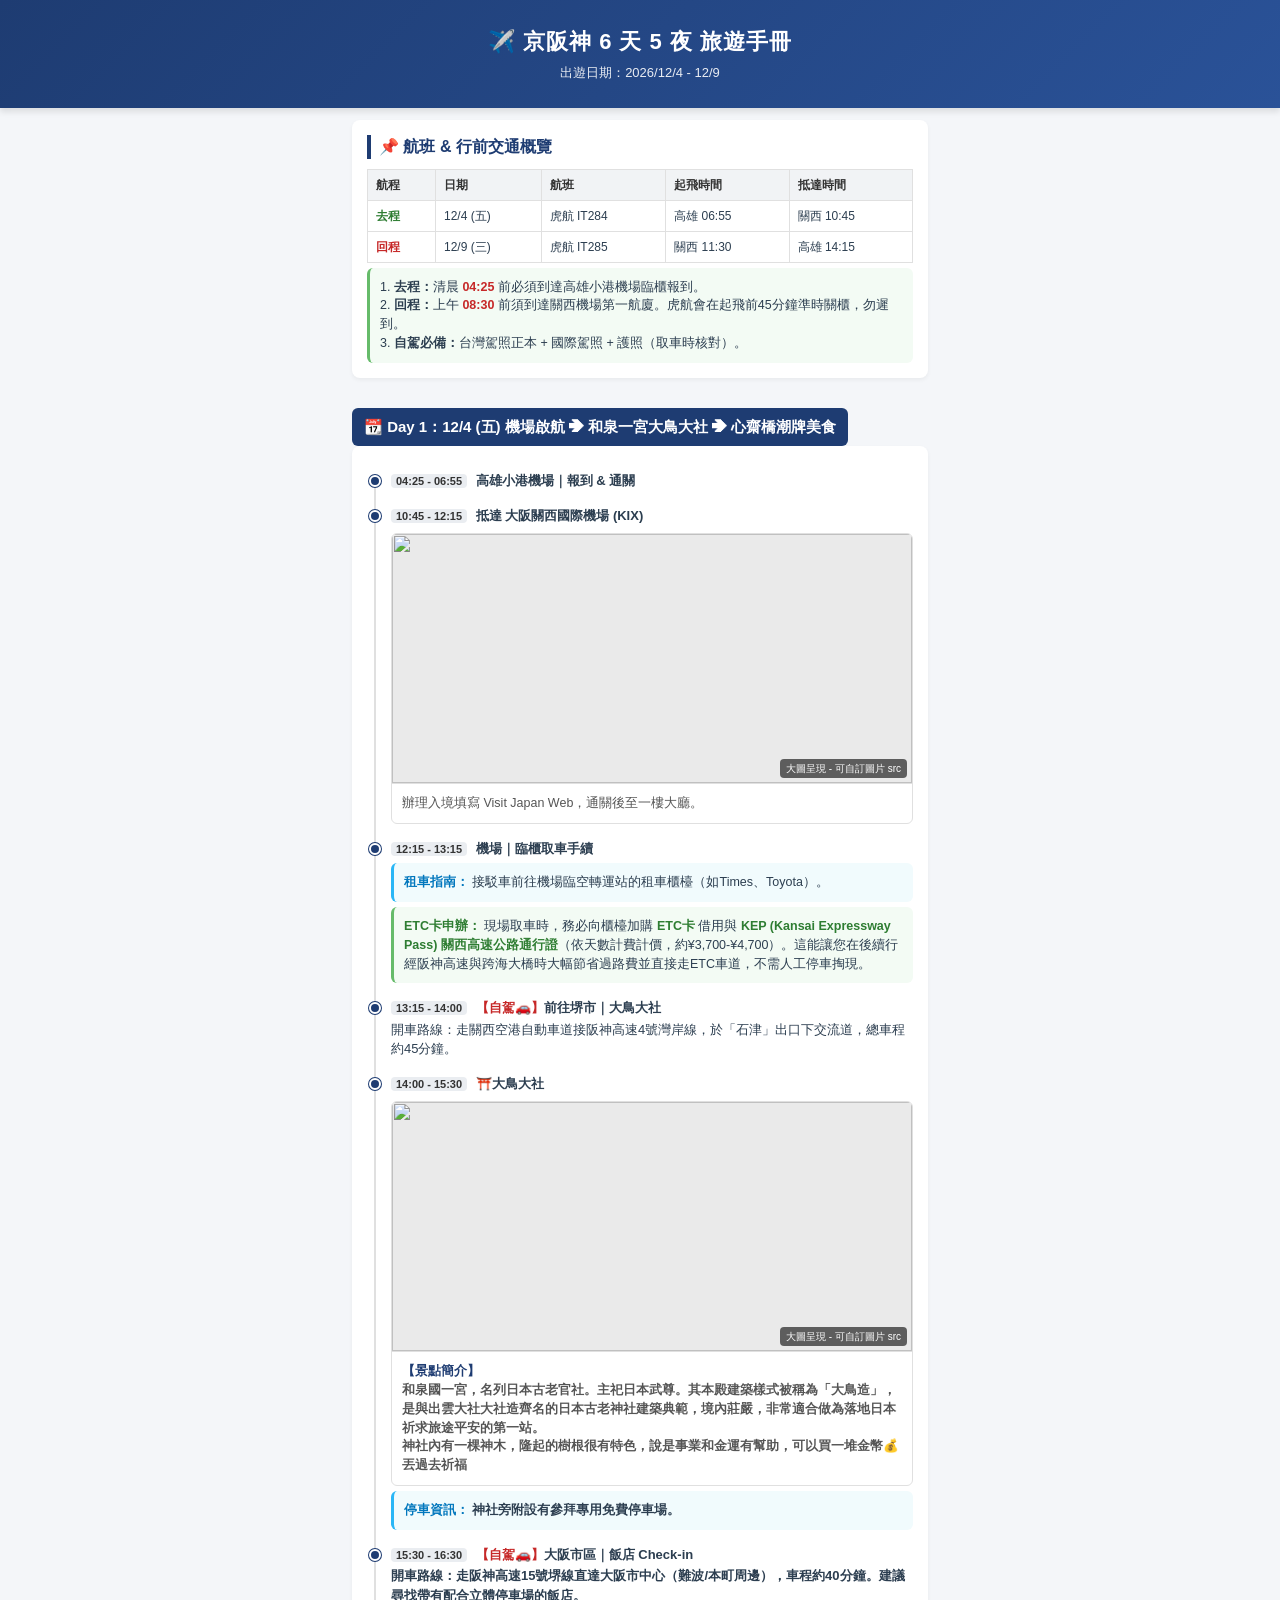
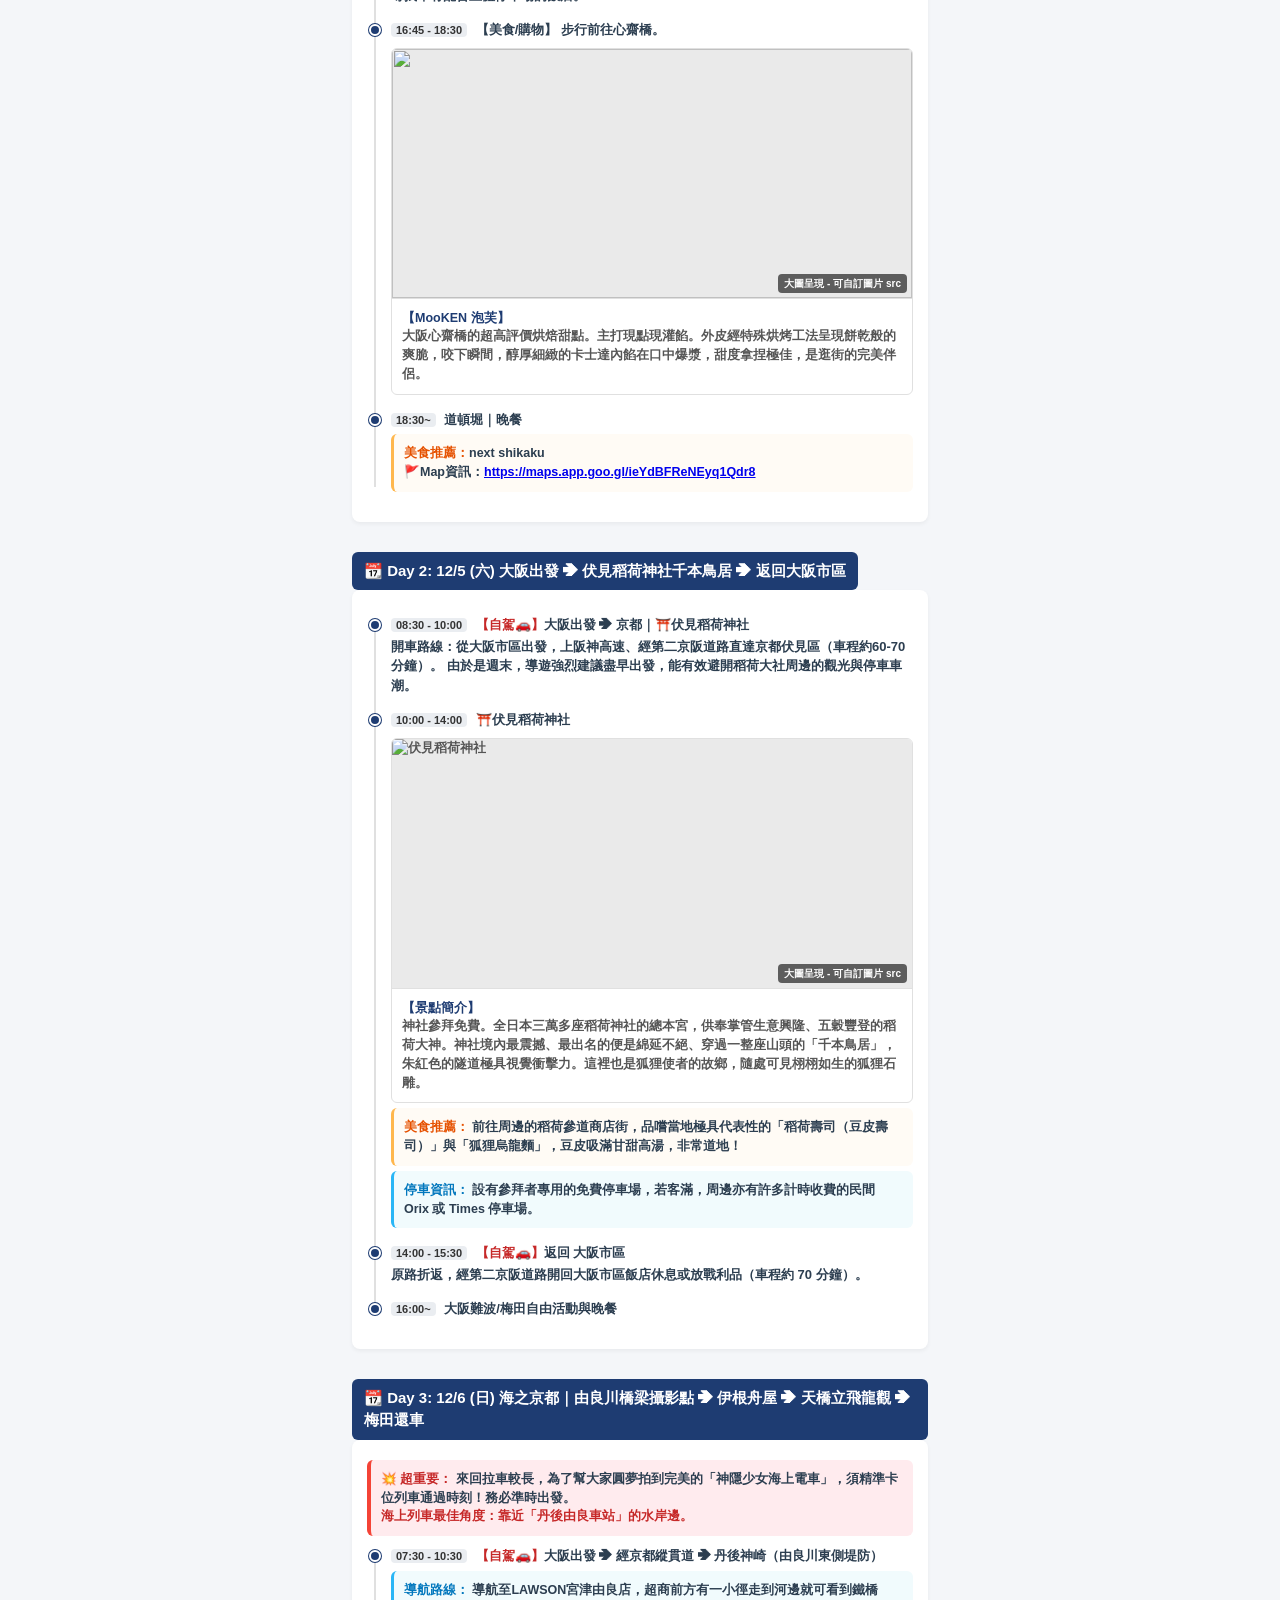
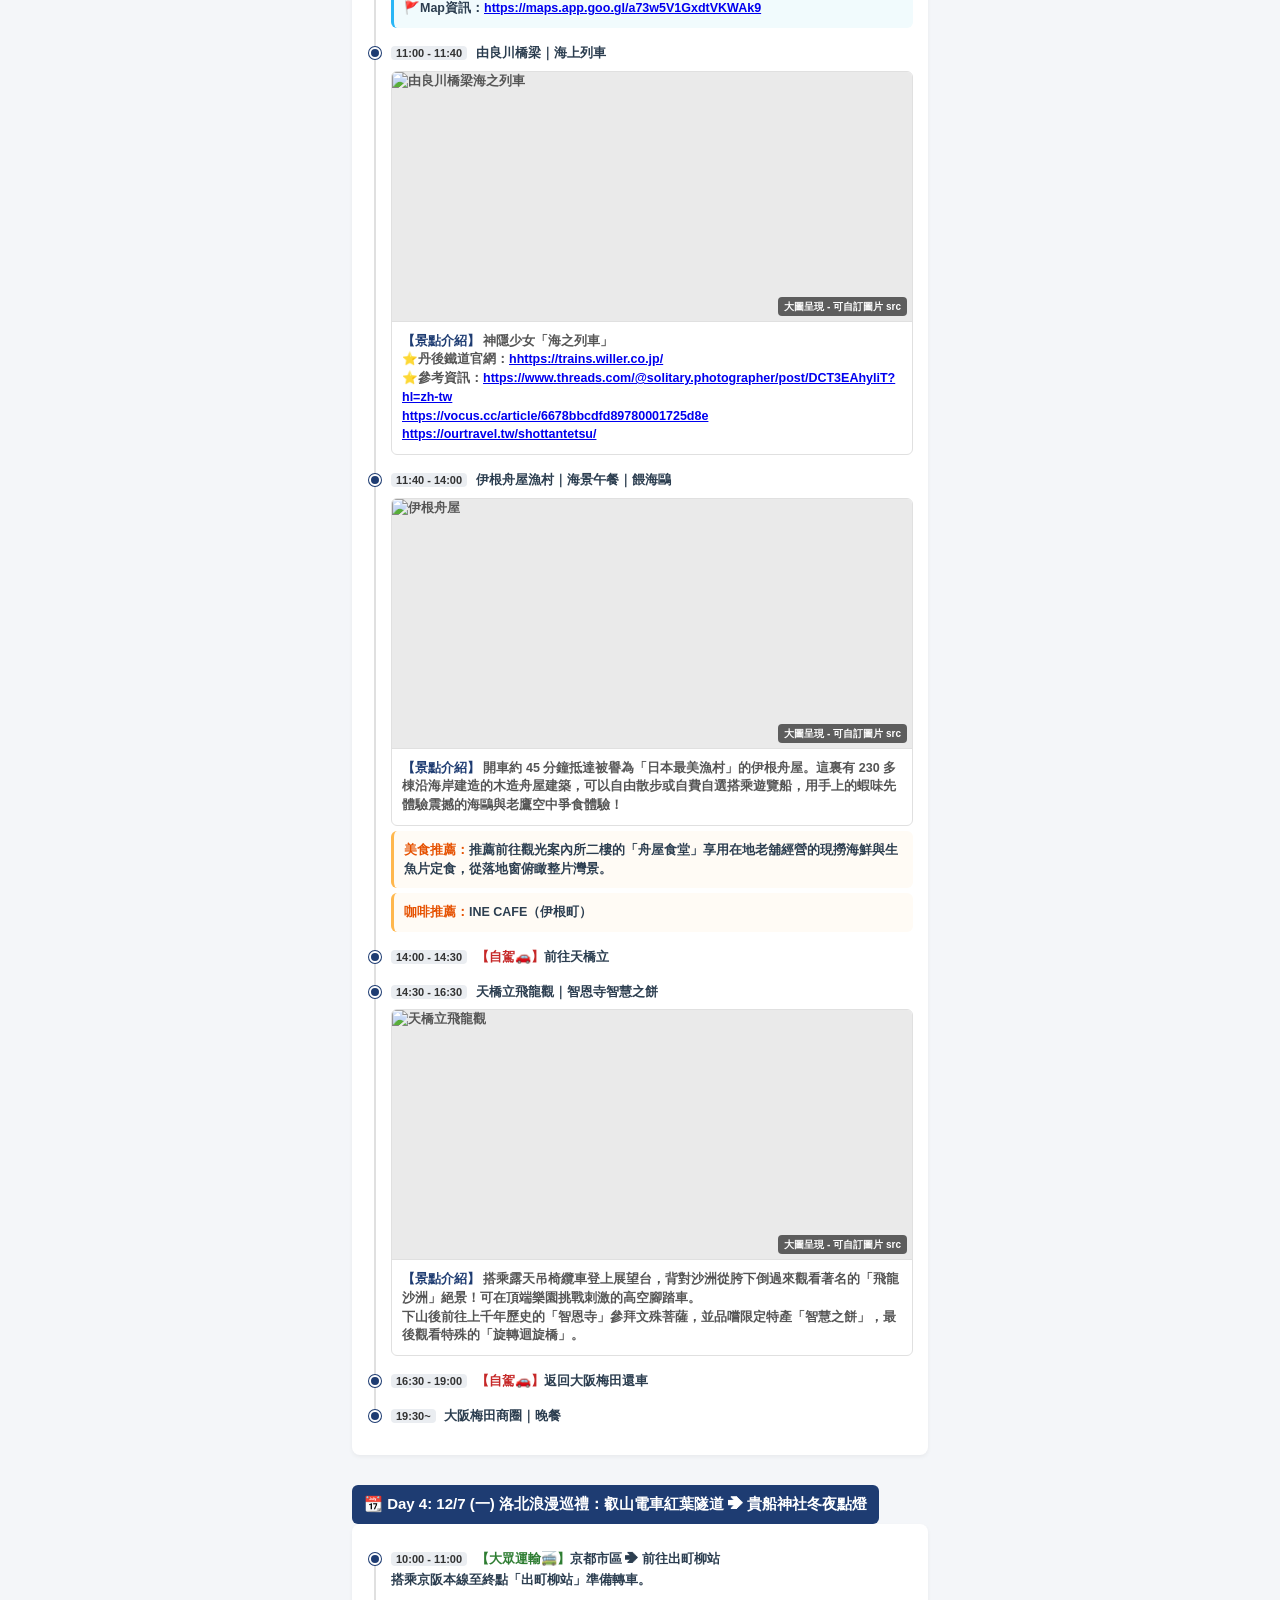
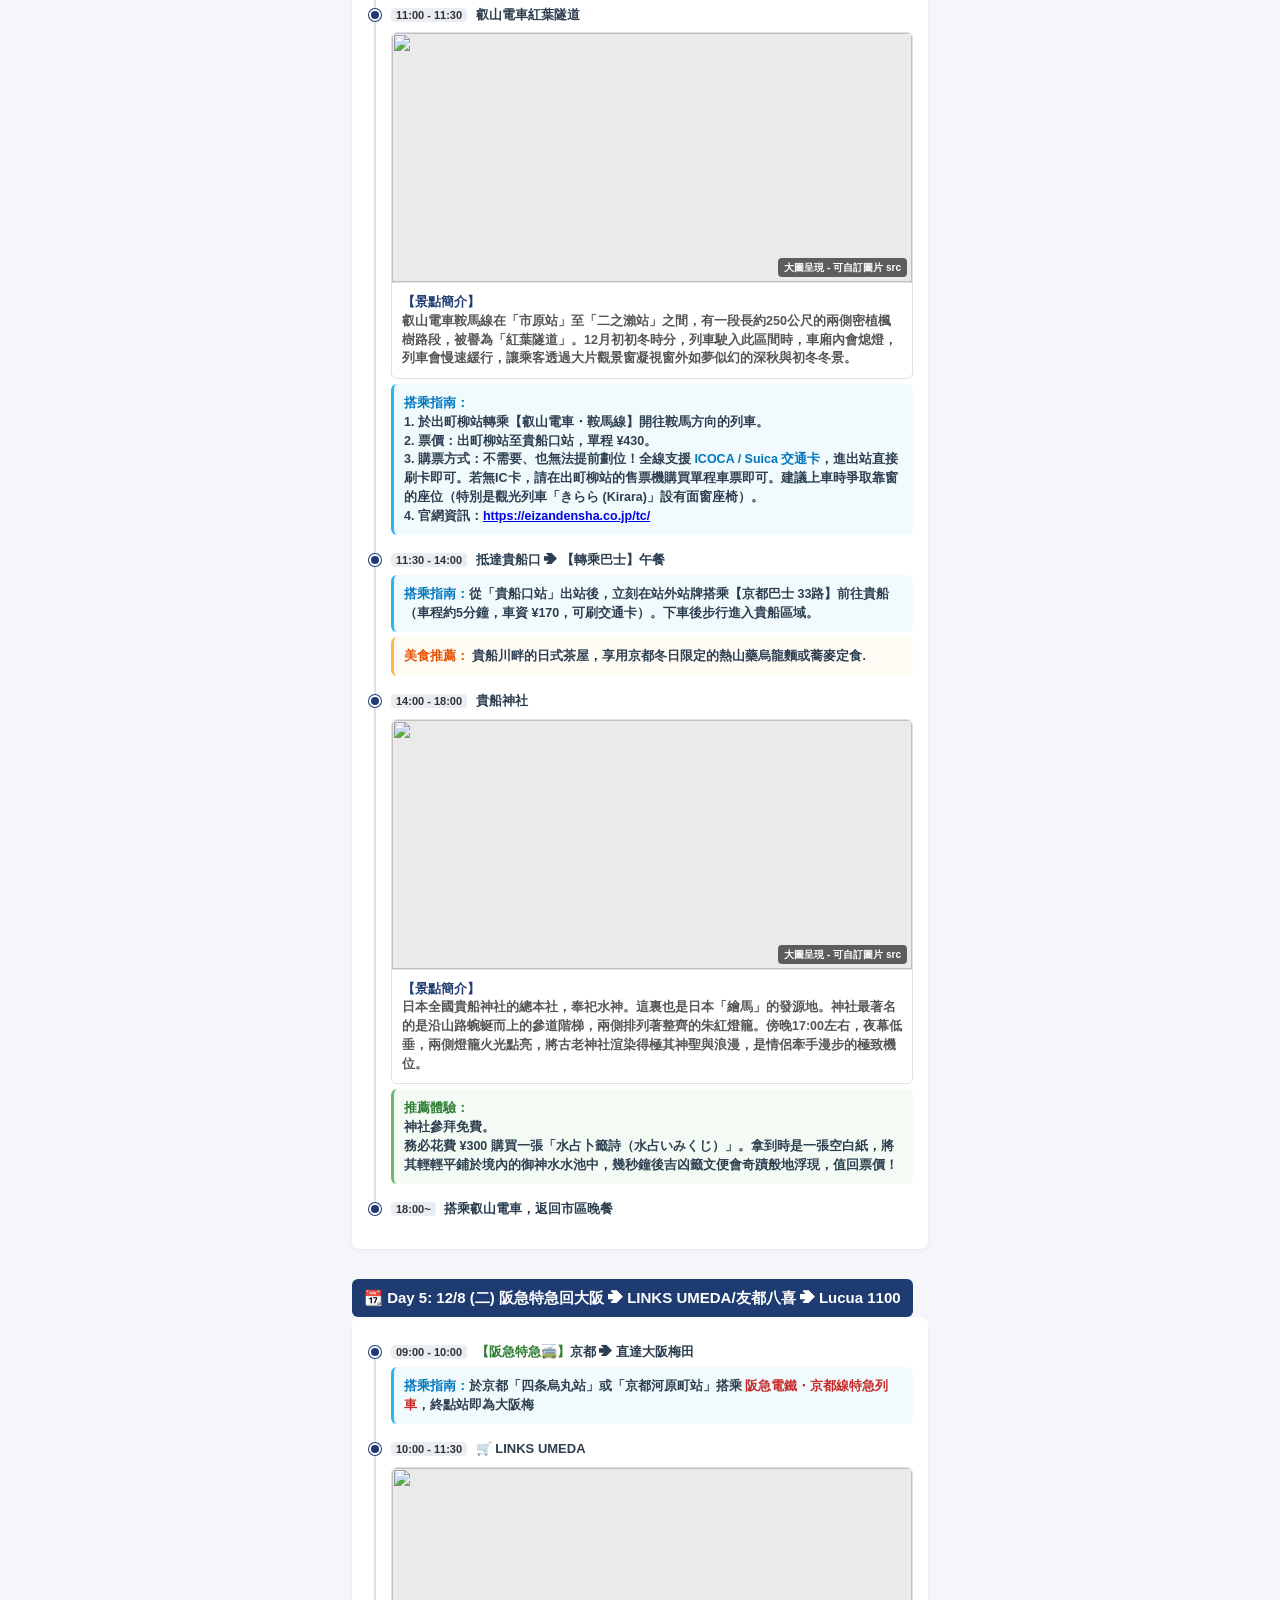
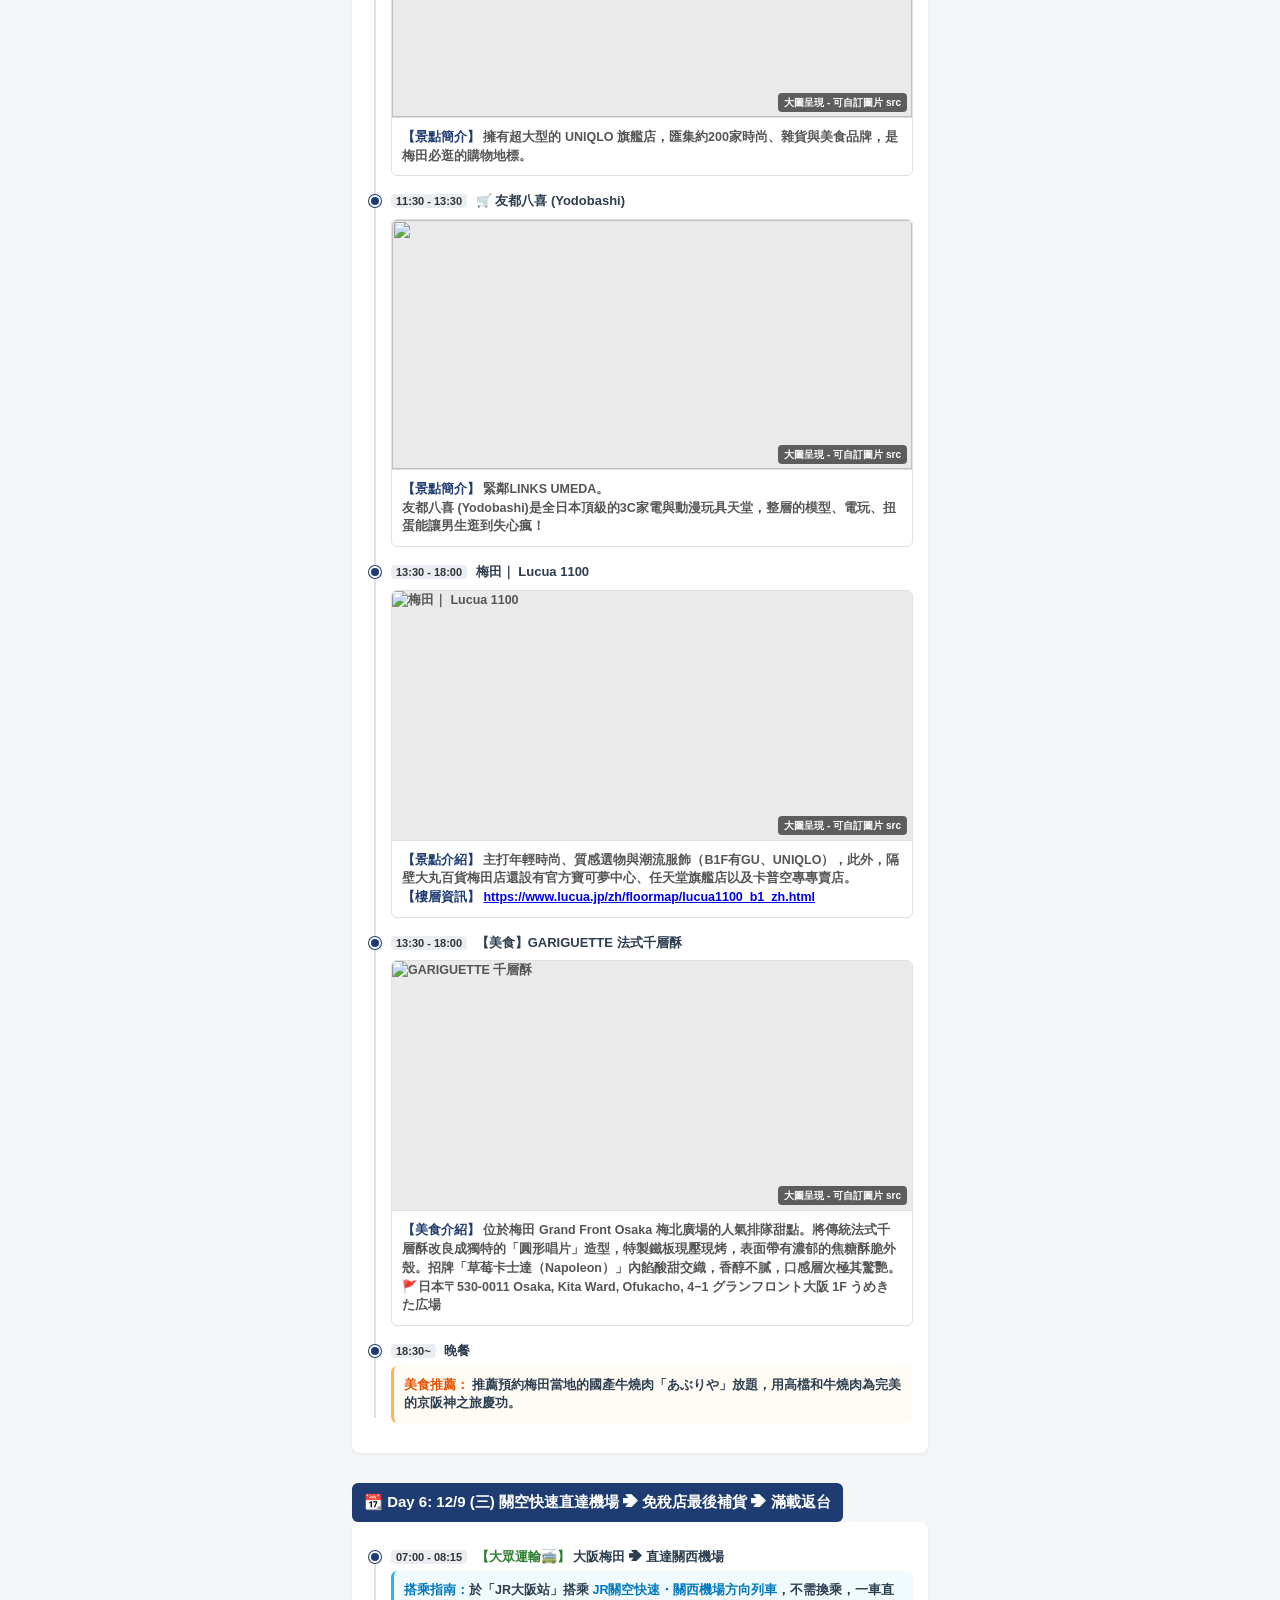
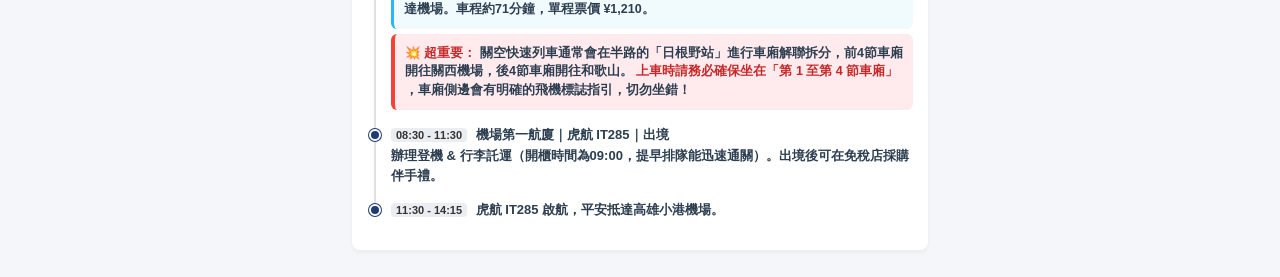
==== commit eb01ebe6: "Update osaka.html" ====
--- a/osaka.html
+++ b/osaka.html
@@ -3,7 +3,7 @@
 <head>
     <meta charset="UTF-8">
     <meta name="viewport" content="width=device-width, initial-scale=1.0">
-    <title>京阪神冬日極致深度導遊隨身手冊</title>
+    <title>京阪神 6 天 5 夜隨身旅遊手冊</title>
     <style>
         *, *::before, *::after { box-sizing: border-box; }
         body { font-family: 'PingFang TC', 'Microsoft JhengHei', sans-serif; line-height: 1.5; color: #2c3e50; background-color: #f4f6f9; margin: 0; padding: 0; }
@@ -94,7 +94,7 @@
         </div>
 
         <!-- DAY 1 -->
-        <div class="day-header">📆 Day 1:  12/4 (五) 機場啟航 ➔ 和泉一宮大鳥大社 ➔ 心齋橋潮牌美食</div>
+        <div class="day-header">📆 Day 1：12/4 (五) 機場啟航 ➔ 和泉一宮大鳥大社 ➔ 心齋橋潮牌美食</div>
         <div class="section-card">
             <ul class="timeline">
                 <li class="timeline-item">
@@ -173,7 +173,8 @@
                 <li class="timeline-item">
                     <span class="timeline-marker"></span>
                     <span class="time-badge">18:30~</span> <strong>道頓堀｜晚餐</strong>
-                    <div class="info-box food"><span class="text-orange text-orange"><strong>美食推薦：</span>傳統大阪燒（如美津の）、或者是高質感的國產牛燒肉。</div>
+                    <div class="info-box food"><span class="text-orange text-orange"><strong>美食推薦：</span>next shikaku <br>🚩Map資訊：<a href="https://maps.app.goo.gl/ieYdBFReNEyq1Qdr8" target="_blank">https://maps.app.goo.gl/ieYdBFReNEyq1Qdr8</a><br>
+                    </div>
                 </li>
             </ul>
         </div>
@@ -223,74 +224,83 @@
             </ul>
         </div>
 
-        <!-- DAY 3 -->
-        <div class="day-header">📆 Day 3: 12/6 (日) 箕面歷史建築蕎麥麵 ➔ 箕面名瀑 ➔ 梅田還車 ➔ 鐵道進京都</div>
-        <div class="section-card">
-            <ul class="timeline">
-                <li class="timeline-item">
-                    <span class="timeline-marker"></span>
-                    <span class="time-badge">09:30 - 10:30</span> <span class="text-red text-red"><strong>【自駕🚗】</strong></span><strong>大阪市區 ➔ 箕面</strong>
-                    <p style="margin:2px 0;">路線：走新御堂筋（國道423號）一路向北直達箕面山腳，車程約45分鐘。</p>
-                </li>
-                <li class="timeline-item">
-                    <span class="timeline-marker"></span>
-                    <span class="time-badge">11:00 - 12:30</span> <strong>【美食🍴】蕎麦処 kajikasou minoh </strong>
-                    <div class="spot-intro">
-                        <div class="spot-img-container">
-                            <!-- ⬇️ 提示：請在下方 src 內填入或替換成Kajikasou實景照片 ⬇️ -->
-                            <img src="https://images.unsplash.com/photo-1569562211093-4ed0d0758f12?w=600" alt="Kajikasou蕎麥麵">
-                            <span class="img-hint-tag">大圖呈現 - 可自訂圖片 src</span>
-                        </div>
-                        <div class="spot-desc">
-                            <span class="text-chichi text-bold">【美食介紹】</br></span> 由明治時代的古老旅館「河鹿莊」所改建而成的奢華蕎麥麵名店。緊鄰溪流。主打手工現桿蕎麥麵，湯頭融入了箕面當地的特產柚子，香氣清幽脫俗，麵體極具嚼勁。坐在充滿歷史感的日式木造建築內用餐，極具情調。
-                        </div>
-                        </div>
-                    <div class="info-box" style="background-color: #ffebee; border-left: 4px solid #f44336; padding: 10px; margin-bottom: 10px;">
-    <strong style="color: #d32f2f;">導遊密技：</strong> 該店非常熱門且不開放當天預約，務必在11點開門前抵達現場排隊登記。
-    <br>🚩1 Chome-6-6 Minoo, Minoh, Osaka 562-0001日本
-</div>
-                </li>
-                <li class="timeline-item">
-                    <span class="timeline-marker"></span>
-                    <span class="time-badge">12:30 - 15:30</span> <strong> 箕面公園・箕面大瀑布</strong>
-                    <div class="spot-intro">
-                        <div class="spot-img-container">
-                            <!-- ⬇️ 提示：請在下方 src 內填入或替換成箕面瀑布實景照片 ⬇️ -->
-                            <img src="https://encrypted-tbn0.gstatic.com/images?q=tbn:ANd9GcQ3-679TdH6Tjjz1Tfim-Y9AeUsmAuxlU9woJcJJfqFNw&s=10"箕面大瀑布">
-                            <span class="img-hint-tag">大圖呈現 - 可自訂圖片 src</span>
-                        </div>
-                        <div class="spot-desc">
-                            <span class="text-chichi text-bold">【景點簡介】</br></span> 名列日本「瀑布百選」的箕面大瀧，寬5米、落差高達33米，水流奔騰直下非常壯觀。從Kajikasou餐廳沿著「瀧道」溪流步道步行至瀑布約需40分鐘，沿途山青水秀.
-                        </div>
-                     <div class="info-box food"><span class="text-orange text-orange">
-                        <strong>美食推薦：</span> 步道兩旁商家販售的箕面百年傳統名物「炸楓葉 (もみじ之天ぷら)」，將醃製一年的楓葉裹上微甜麵衣現炸，口感酥脆如餅乾。</div>
-                     </div>     
-            
-                </li>
-                <li class="timeline-item">
-                    <span class="timeline-marker"></span>
-                    <span class="time-badge">15:30 - 16:30</span> <span class="text-red text-red"><strong>【自駕🚗】</strong></span><strong></strong>返回梅田</strong>
-                    <div class="info-box" style="background-color: #ffebee; border-left: 4px solid #f44336; padding: 10px; margin-bottom: 10px;">
-    <strong style="color: #d32f2f;">導遊叮嚀：</strong> 返回梅田車站附近的租車營業所，還車前記得在附近的加油站<span class="text-red text-bold">把油箱加滿</span>，並向櫃檯結算ETC過路費。
-                </li>
-                <li class="timeline-item">
-                    <span class="timeline-marker"></span>
-                    <span class="time-badge">17:30 - 18:15</span> <span class="text-green text-bold">【大眾運輸🚎】</span><strong>大阪梅田 ➔ 鐵道直達京都</strong>
-                    <div class="info-box traffic">
-                    <div>                 
-                        <strong><span class="text-blue">搭乘指南：</span></strong>於「JR大阪站」搭乘 <span class="text-blue text-bold">JR京都線・新快速列車</span>，中途僅停靠三站，車程只需30分鐘，單程票價 ¥580。<br>
-                     </div>   
-                     </div>  
-
-                    <div class="info-box" style="background-color: #e8f5e9; border-left: 4px solid #4caf50; padding: 10px; margin-bottom: 10px;">
-    <span class="text-green text-bold">購票方式：</span> 直接在JR車站的自動售票機購買實體單程票，或者全體直接刷 <span class="text-orange text-bold">ICOCA / Suica 交通卡</span> 逼卡感應進站即可，不需劃位。
-                    </div>  
-
-
-                </li>
-                <li class="timeline-item">
-                    <span class="timeline-marker"></span>
-                    <span class="time-badge">19:00~</span> <strong>京都飯店 Check-in｜晚餐</strong>
+        <!-- DAY 3 (精準對接由良川橋梁海之列車攝影攻略) -->
+        <div class="day-header">📆 Day 3: 12/6 (日) 海之京都｜由良川橋梁攝影點 ➔ 伊根舟屋 ➔ 天橋立飛龍觀 ➔ 梅田還車</div>
+        <div class="section-card">
+                   <div class="info-box" style="background-color: #ffebee; border-left: 4px solid #f44336; padding: 10px; margin-bottom: 10px;">
+                            <span class="text-red text-bold"> 💥 超重要：</span> 
+                            來回拉車較長，為了幫大家圓夢拍到完美的「神隱少女海上電車」，須精準卡位列車通過時刻！務必準時出發。<br>
+                            <span  class="text-red text-bold"><strong>海上列車最佳角度：靠近「丹後由良車站」的水岸邊。</strong></span>
+            </div>
+            <ul class="timeline">
+                <li class="timeline-item">
+                    <span class="timeline-marker"></span>
+                    <span class="time-badge">07:30 - 10:30</span> <span class="text-red text-red"><strong>【自駕🚗】</strong></span><strong>大阪出發 ➔ 經京都縱貫道 ➔ 丹後神崎（由良川東側堤防）</strong>
+                    <div class="info-box traffic">               
+                        <strong><span class="text-blue">導航路線：</span></strong> 導航至LAWSON宮津由良店，超商前方有一小徑走到河邊就可看到鐵橋<br>🚩Map資訊：<a href="https://maps.app.goo.gl/a73w5V1GxdtVKWAk9" target="_blank">https://maps.app.goo.gl/a73w5V1GxdtVKWAk9</a><br>
+                    </div>
+                    
+                </li>
+                <li class="timeline-item">
+                    <span class="timeline-marker"></span>
+                    <span class="time-badge">11:00 - 11:40</span> <strong>由良川橋梁｜海上列車</strong>
+                    <div class="spot-intro">
+                        <div class="spot-img-container">
+                            <!-- ⬇️ 提示：請在下方 src 內填入由良川橋梁火車開過去的絕景照片 ⬇️ -->
+                            <img src="https://farm66.static.flickr.com/65535/54290327217_35868e52f1_b.jpg" alt="由良川橋梁海之列車">
+                            <span class="img-hint-tag">大圖呈現 - 可自訂圖片 src</span>
+                        </div>
+                        <div class="spot-desc">
+                            <span class="text-chichi text-bold">【景點介紹】</span> 神隱少女「海之列車」<br>⭐丹後鐵道官網：<a href="https://trains.willer.co.jp/" target="_blank">hhttps://trains.willer.co.jp/</a><br>
+                        ⭐參考資訊：<a href="https://www.threads.com/@solitary.photographer/post/DCT3EAhyliT?hl=zh-tw"target="_blank">https://www.threads.com/@solitary.photographer/post/DCT3EAhyliT?hl=zh-tw</a><br>
+                    <a href="https://vocus.cc/article/6678bbcdfd89780001725d8e"target="_blank">https://vocus.cc/article/6678bbcdfd89780001725d8e</a><br>
+                    <a href="https://ourtravel.tw/shottantetsu/"target="_blank">https://ourtravel.tw/shottantetsu/</a><br>
+                        </div>
+                    </div>
+                    
+                </li>
+                <li class="timeline-item">
+                    <span class="timeline-marker"></span>
+                    <span class="time-badge">11:40 - 14:00</span> <strong>伊根舟屋漁村｜海景午餐｜餵海鷗 </strong>
+                    <div class="spot-intro">
+                        <div class="spot-img-container">
+                            <img src="https://encrypted-tbn0.gstatic.com/images?q=tbn:ANd9GcQAa6d6YJeTyAPWqd9gEC0WqRJ2aKTVvNar3AtcTU--Bg&s=10" alt="伊根舟屋">
+                            <span class="img-hint-tag">大圖呈現 - 可自訂圖片 src</span>
+                        </div>
+                        <div class="spot-desc">
+                            <span class="text-chichi text-bold">【景點介紹】</span> 開車約 45 分鐘抵達被譽為「日本最美漁村」的伊根舟屋。這裏有 230 多棟沿海岸建造的木造舟屋建築，可以自由散步或自費自選搭乘遊覽船，用手上的蝦味先體驗震撼的海鷗與老鷹空中爭食體驗！
+                        </div>
+                    </div>
+                    <div class="info-box food"><span class="text-orange text-orange"><strong>美食推薦：</span>推薦前往觀光案內所二樓的「舟屋食堂」享用在地老舖經營的現撈海鮮與生魚片定食，從落地窗俯瞰整片灣景。</div>
+                    <div class="info-box food"><span class="text-orange text-orange"><strong>咖啡推薦：</span>INE CAFE（伊根町）</div>
+                </li>
+                <li class="timeline-item">
+                    <span class="timeline-marker"></span>
+                    <span class="time-badge">14:00 - 14:30</span> <span class="text-red text-red"><strong>【自駕🚗】</strong></span><strong></strong>前往天橋立</strong>
+                </li>
+                <li class="timeline-item">
+                    <span class="timeline-marker"></span>
+                    <span class="time-badge">14:30 - 16:30</span> <strong>天橋立飛龍觀｜智恩寺智慧之餅</strong>
+                    <div class="spot-intro">
+                        <div class="spot-img-container">
+                            <img src="https://encrypted-tbn0.gstatic.com/images?q=tbn:ANd9GcT68PDsKgJim2vafPfZv296wIxMm1x7RG_nWIMnyJbJCw&s=10" alt="天橋立飛龍觀">
+                            <span class="img-hint-tag">大圖呈現 - 可自訂圖片 src</span>
+                        </div>
+                        <div class="spot-desc">
+                            <span class="text-chichi text-bold">【景點介紹】</span> 搭乘露天吊椅纜車登上展望台，背對沙洲從胯下倒過來觀看著名的「飛龍沙洲」絕景！可在頂端樂園挑戰刺激的高空腳踏車。<br>下山後前往上千年歷史的「智恩寺」參拜文殊菩薩，並品嚐限定特產「智慧之餅」，最後觀看特殊的「旋轉迴旋橋」。
+                        </div>
+                    </div>
+                </li>
+                <li class="timeline-item">
+                    <span class="timeline-marker"></span>
+                    <span class="time-badge">16:30 - 19:00</span> <span class="text-red text-red"><strong>【自駕🚗】</strong></span><strong></strong>返回大阪梅田還車</strong>
+                    <div >
+                        
+                    </div>
+                </li>
+                <li class="timeline-item">
+                    <span class="timeline-marker"></span>
+                    <span class="time-badge">19:30~</span> <strong>大阪梅田商圈｜晚餐</strong>
                 </li>
             </ul>
         </div>
@@ -362,7 +372,7 @@
         </div>
 
         <!-- DAY 5 -->
-        <div class="day-header">📆 Day 5: 12/8 (二) 阪急特急回大阪 ➔ 梅田旗艦UNIQLO/友都八喜 ➔ GARIGUETTE</div>
+        <div class="day-header">📆 Day 5: 12/8 (二) 阪急特急回大阪 ➔ LINKS UMEDA/友都八喜 ➔ Lucua 1100</div>
         <div class="section-card">
             <ul class="timeline">
                 <li class="timeline-item">
@@ -448,10 +458,14 @@
                 <li class="timeline-item">
                     <span class="timeline-marker"></span>
                     <span class="time-badge">07:00 - 08:15</span> <span class="text-green text-bold">【大眾運輸🚎】</span> <strong>大阪梅田 ➔ 直達關西機場</strong>
-                    <div class="info-box traffic">
-                        <strong>搭乘指南：</strong> 於「JR大阪站」搭乘 <span class="text-blue text-bold">JR關空快速・關西機場方向列車</span>，不需換乘，一車直達機場。車程約71分鐘，單程票價 ¥1,210。<br>
-                    
-                    </div>
+
+                    <div class="info-box traffic">                
+                        <strong><span class="text-blue">搭乘指南：</span></strong>於「JR大阪站」搭乘 <span class="text-blue text-bold">JR關空快速・關西機場方向列車</span>，不需換乘，一車直達機場。車程約71分鐘，單程票價 ¥1,210。<br>
+                
+                    </div>
+
+
+              
                    <div class="info-box" style="background-color: #ffebee; border-left: 4px solid #f44336; padding: 10px; margin-bottom: 10px;">
                             <span class="text-red text-bold"> 💥 超重要：</span> 
                             關空快速列車通常會在半路的「日根野站」進行車廂解聯拆分，前4節車廂開往關西機場，後4節車廂開往和歌山。
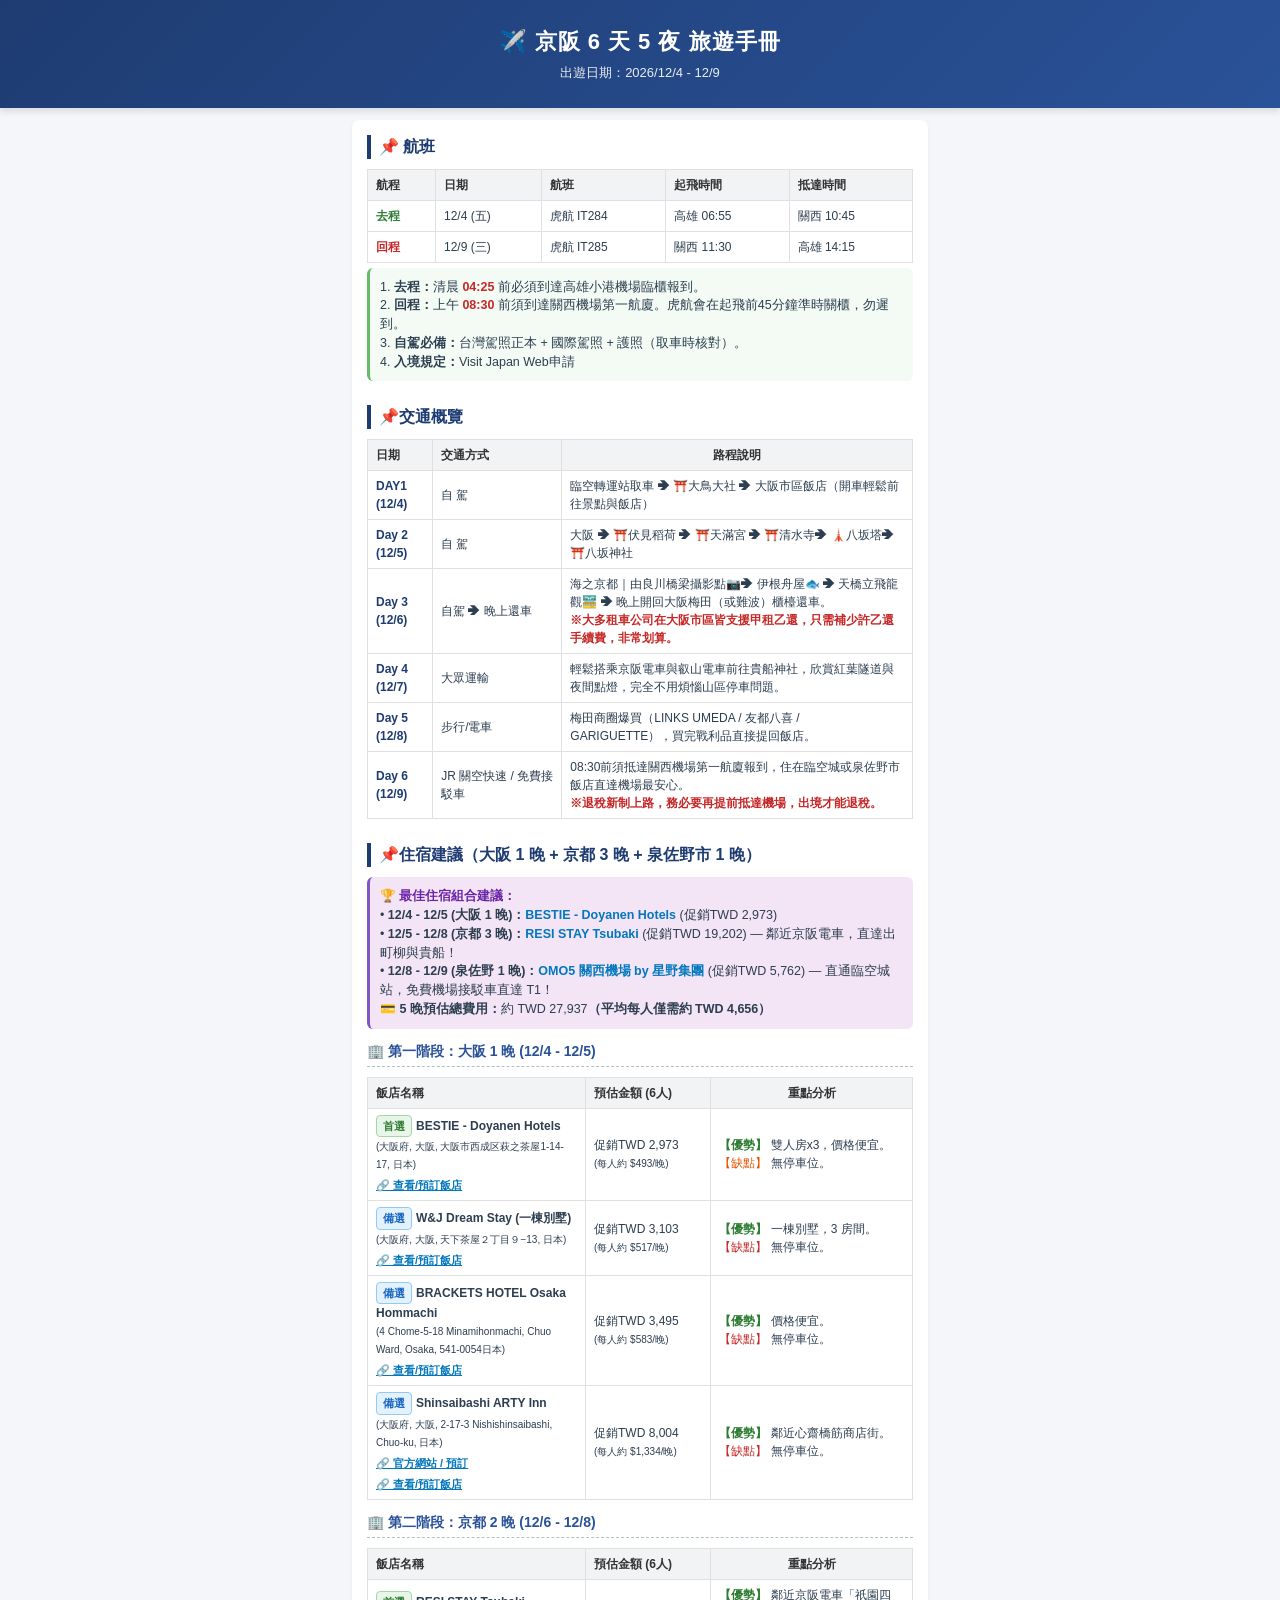
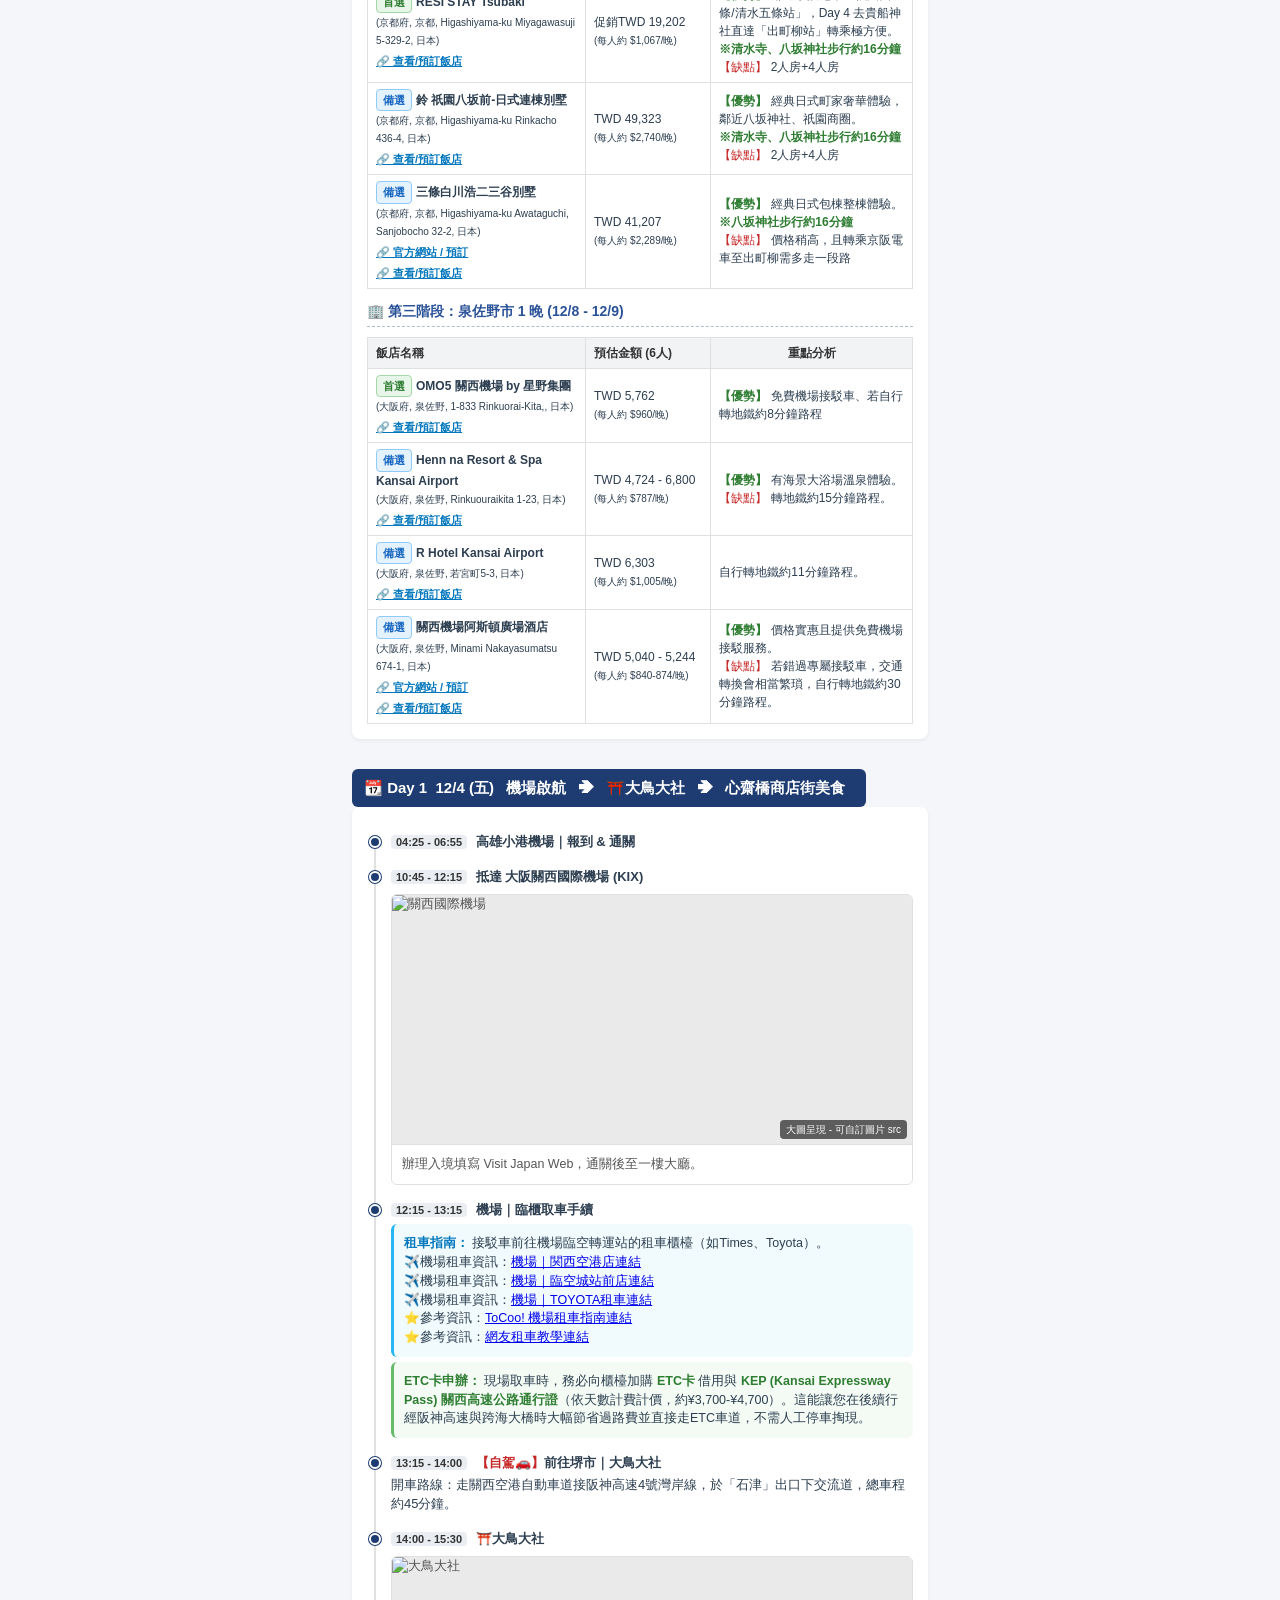
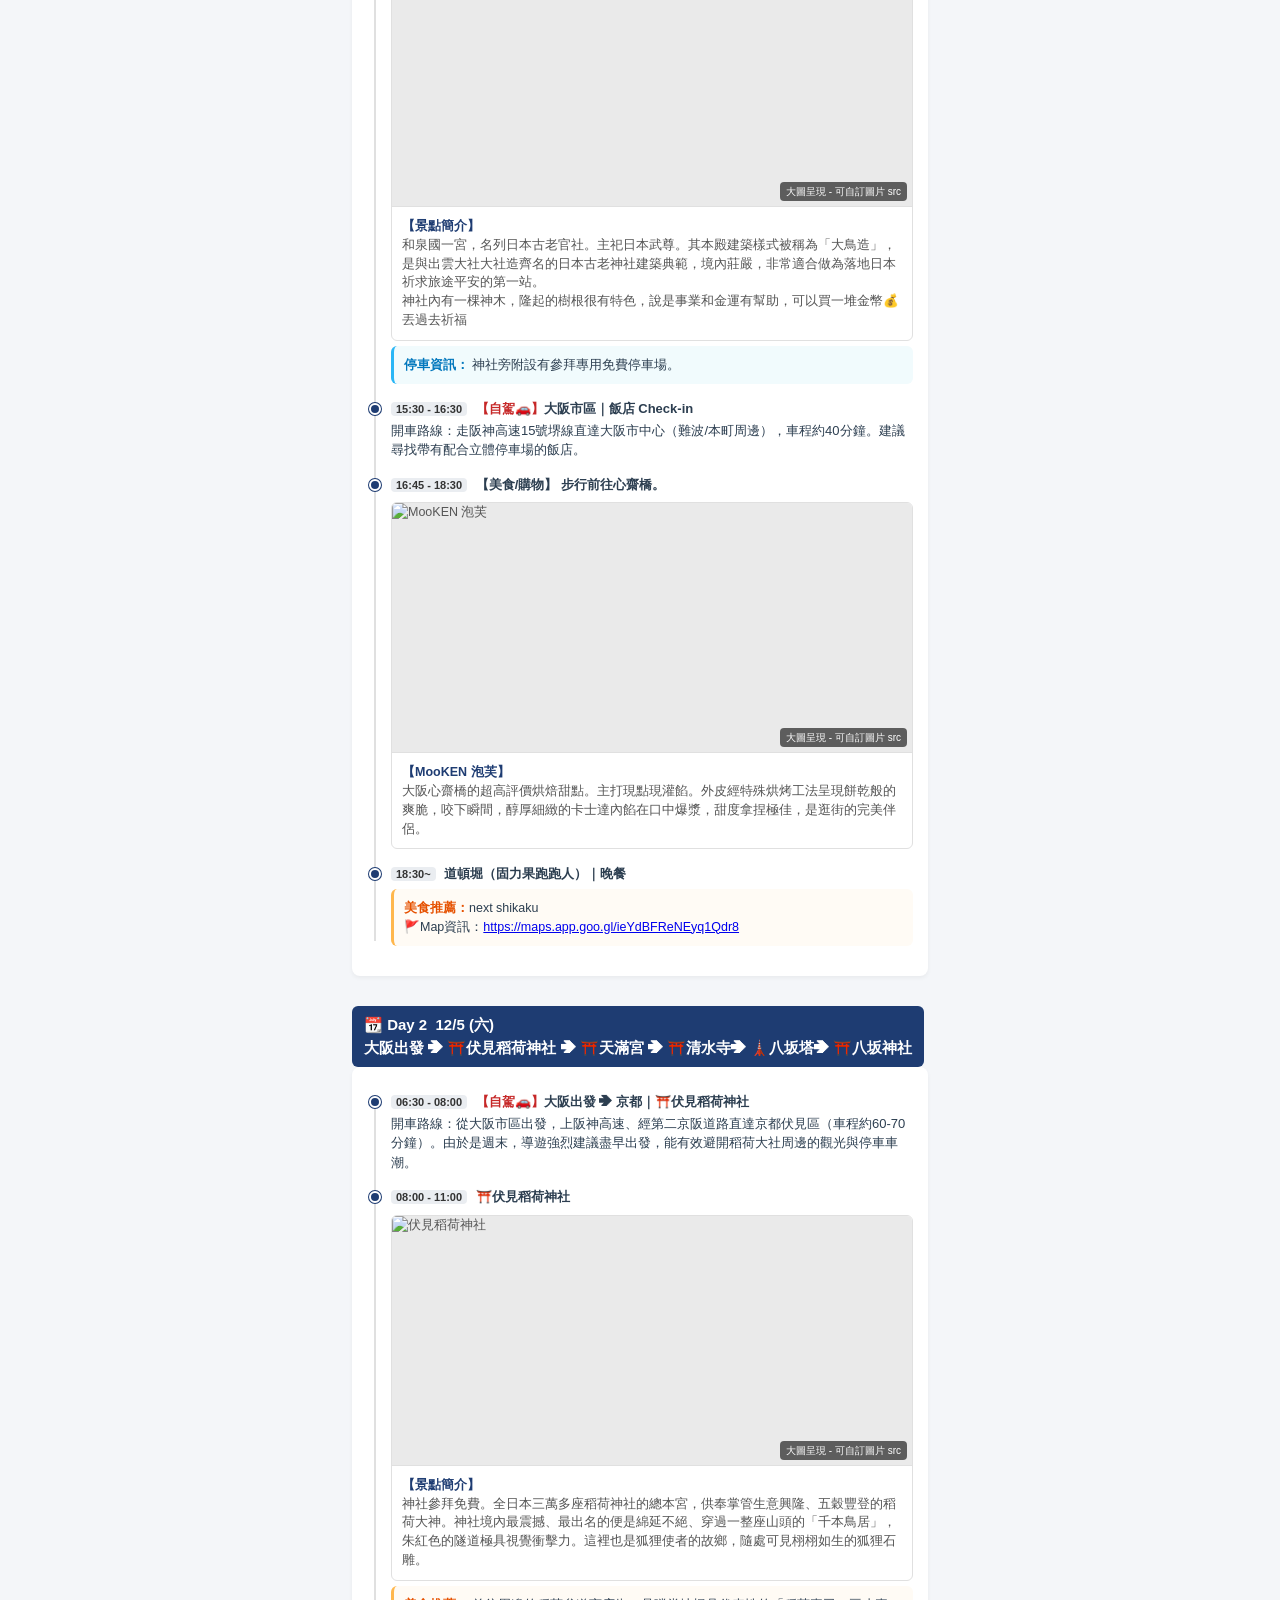
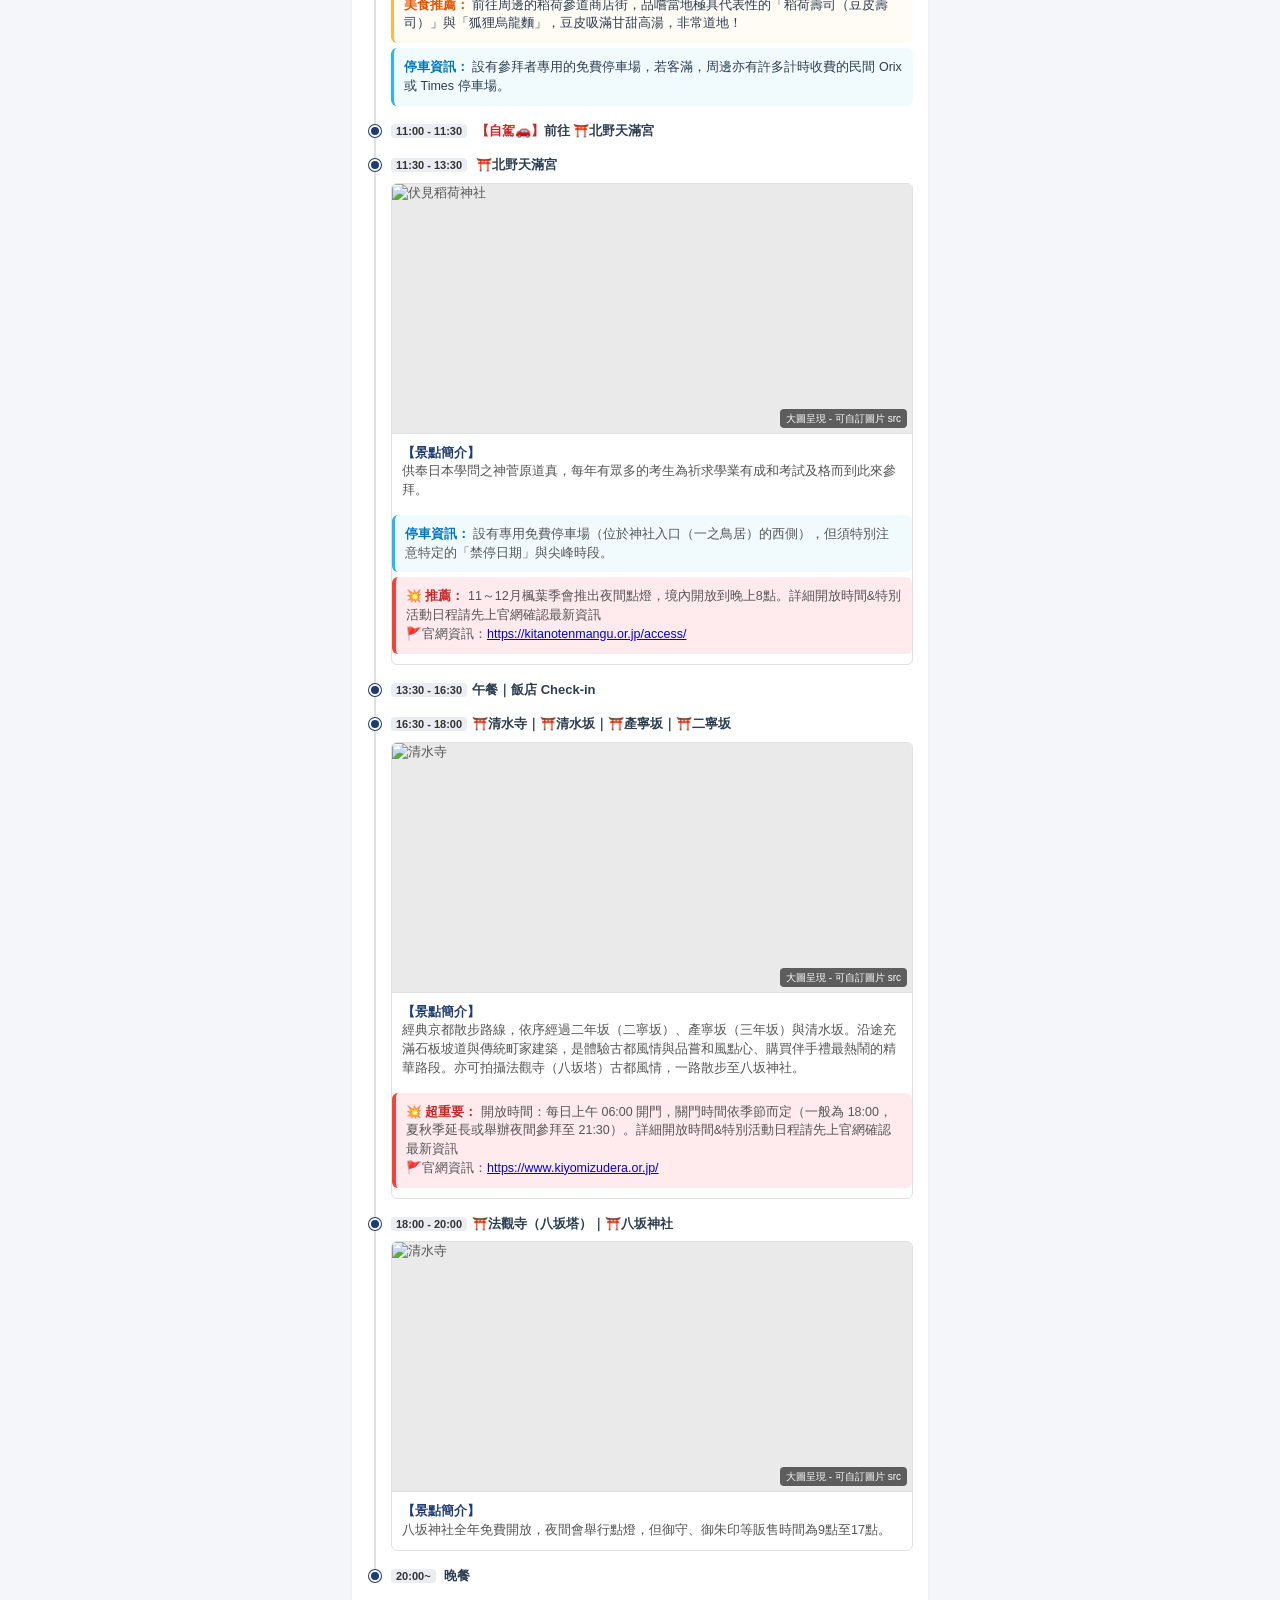
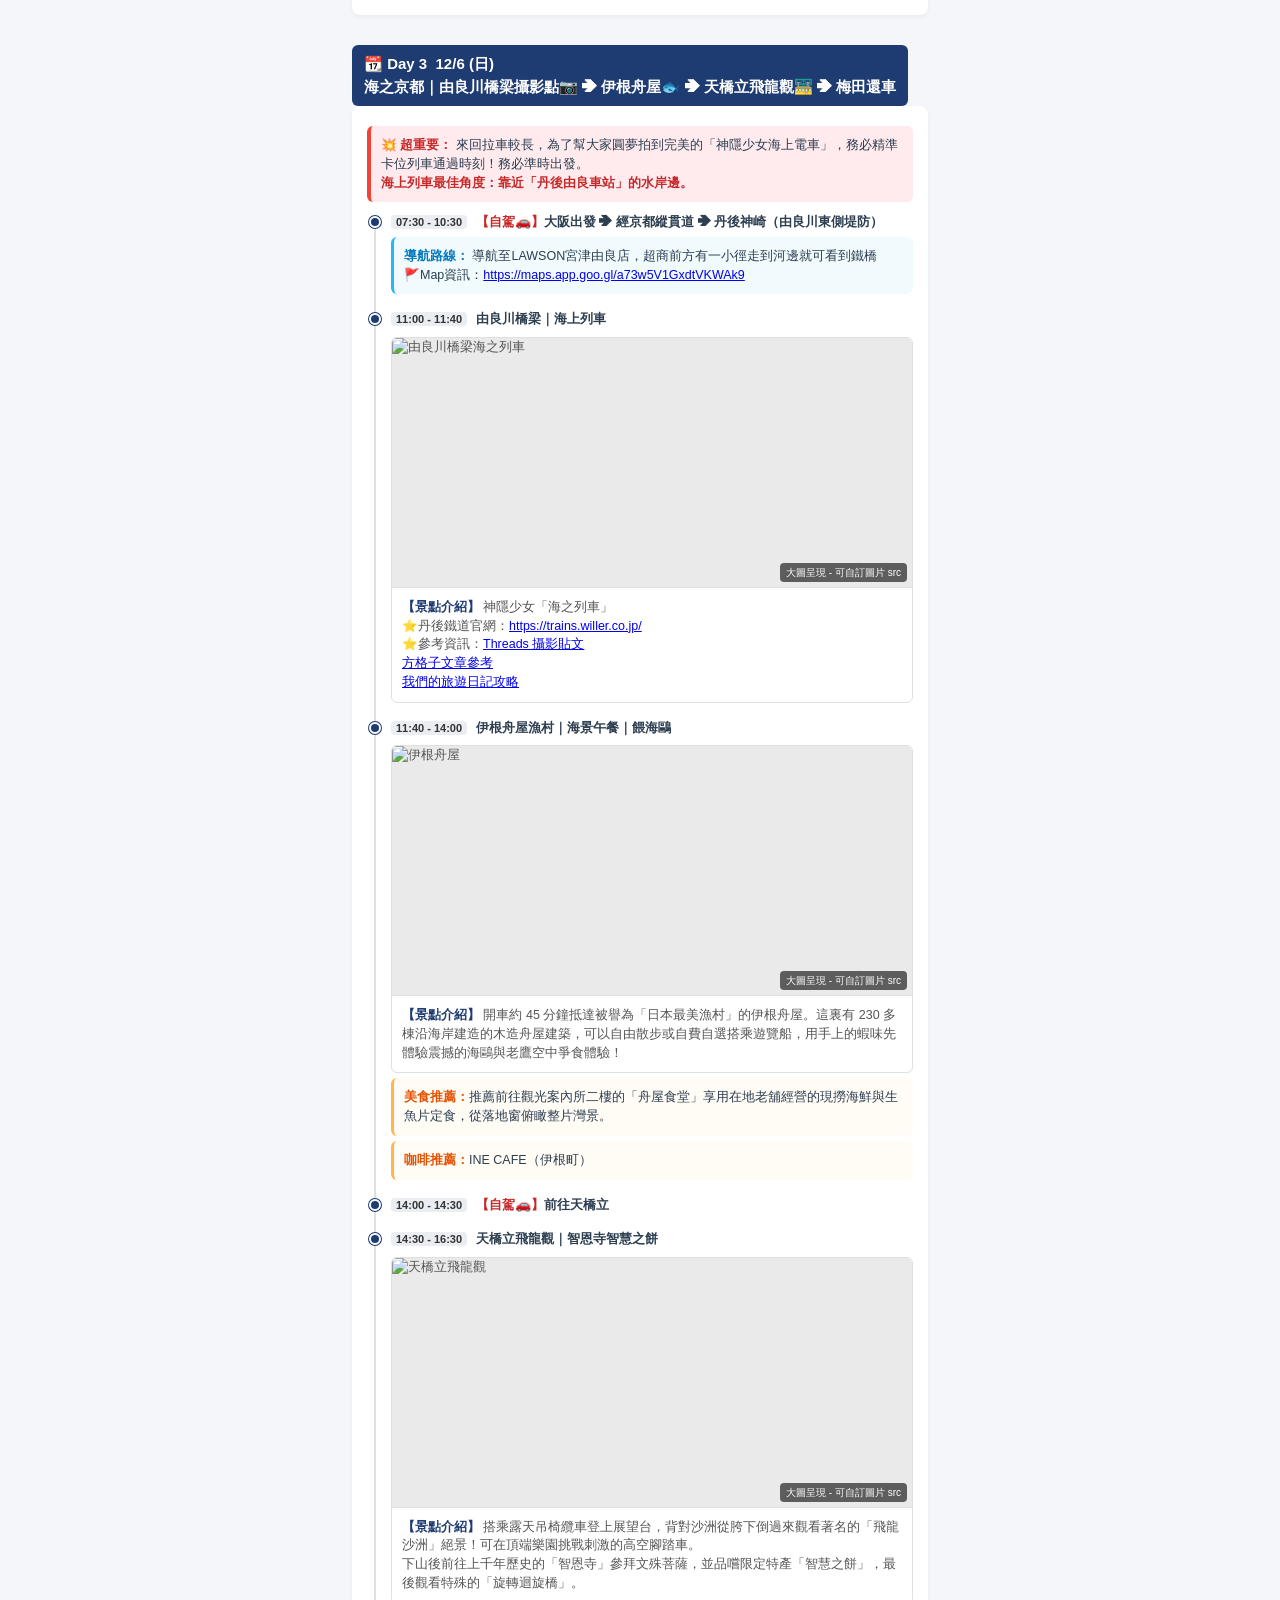
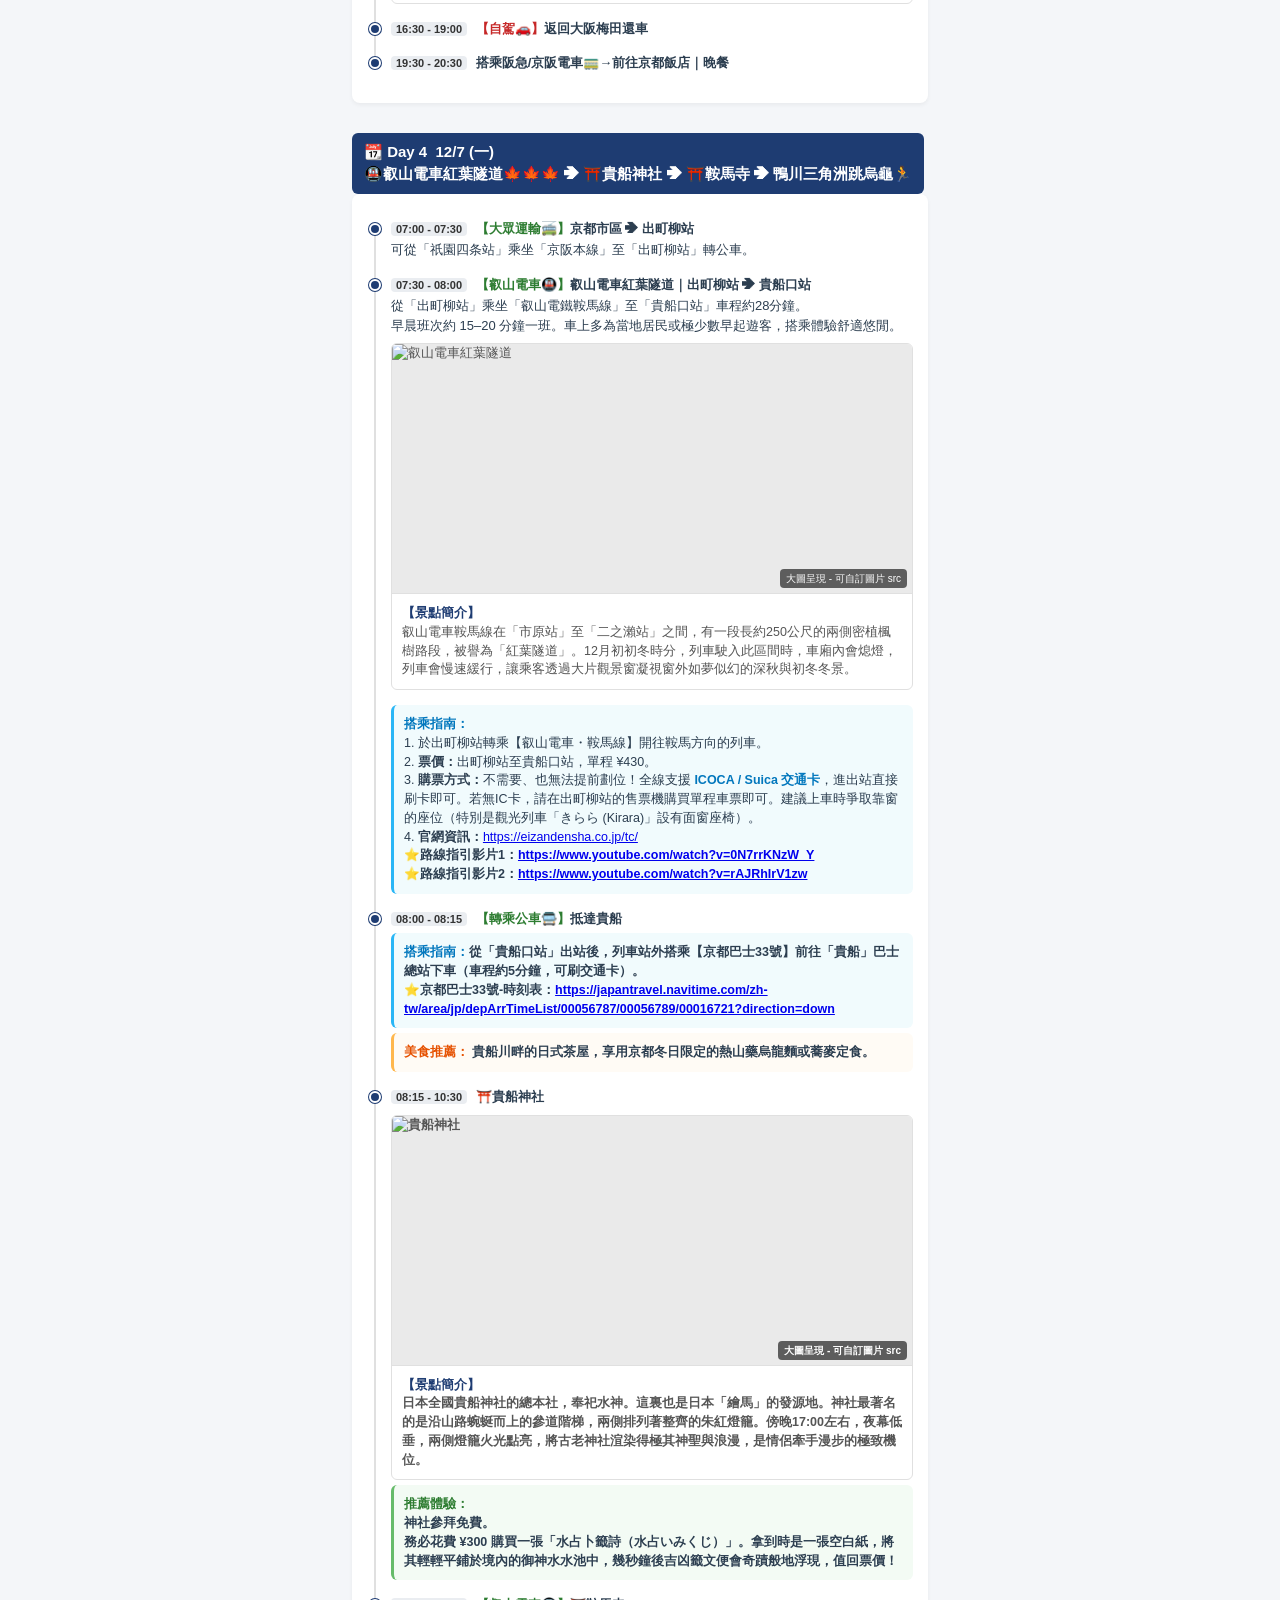
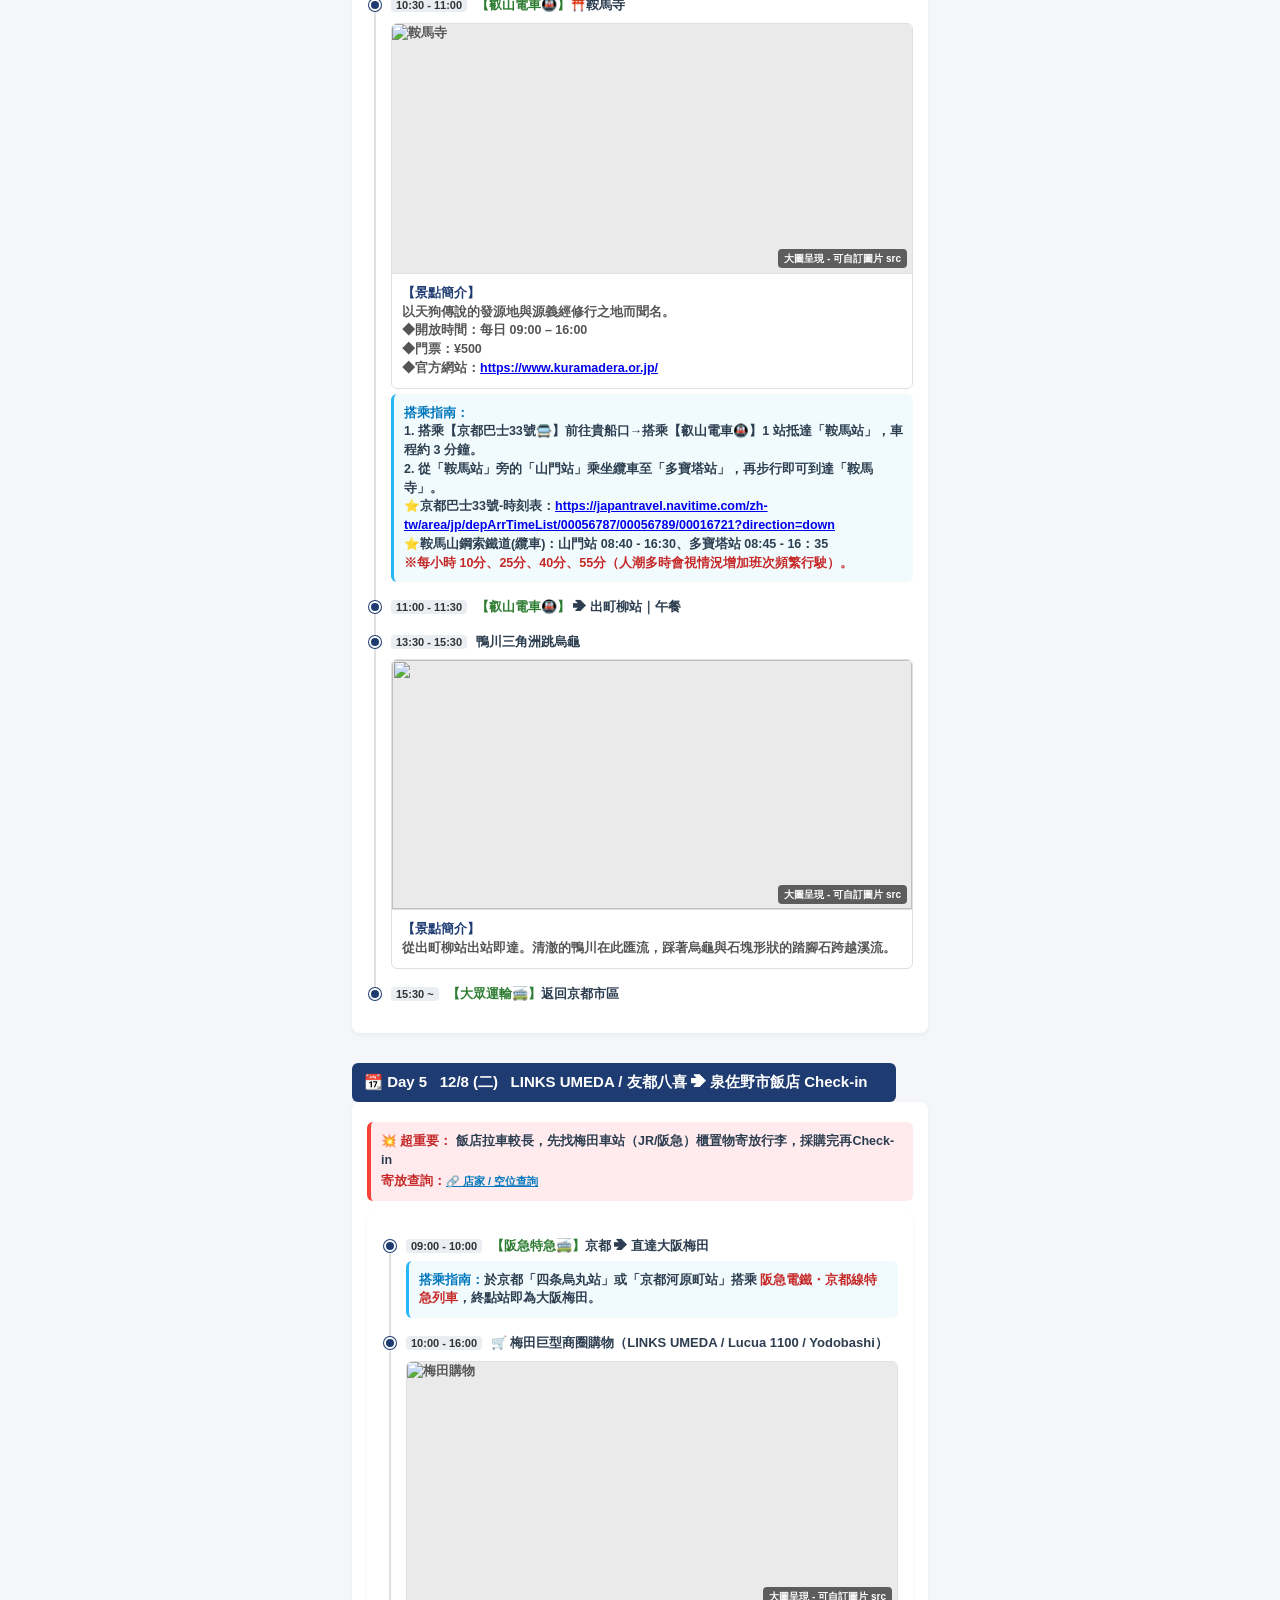
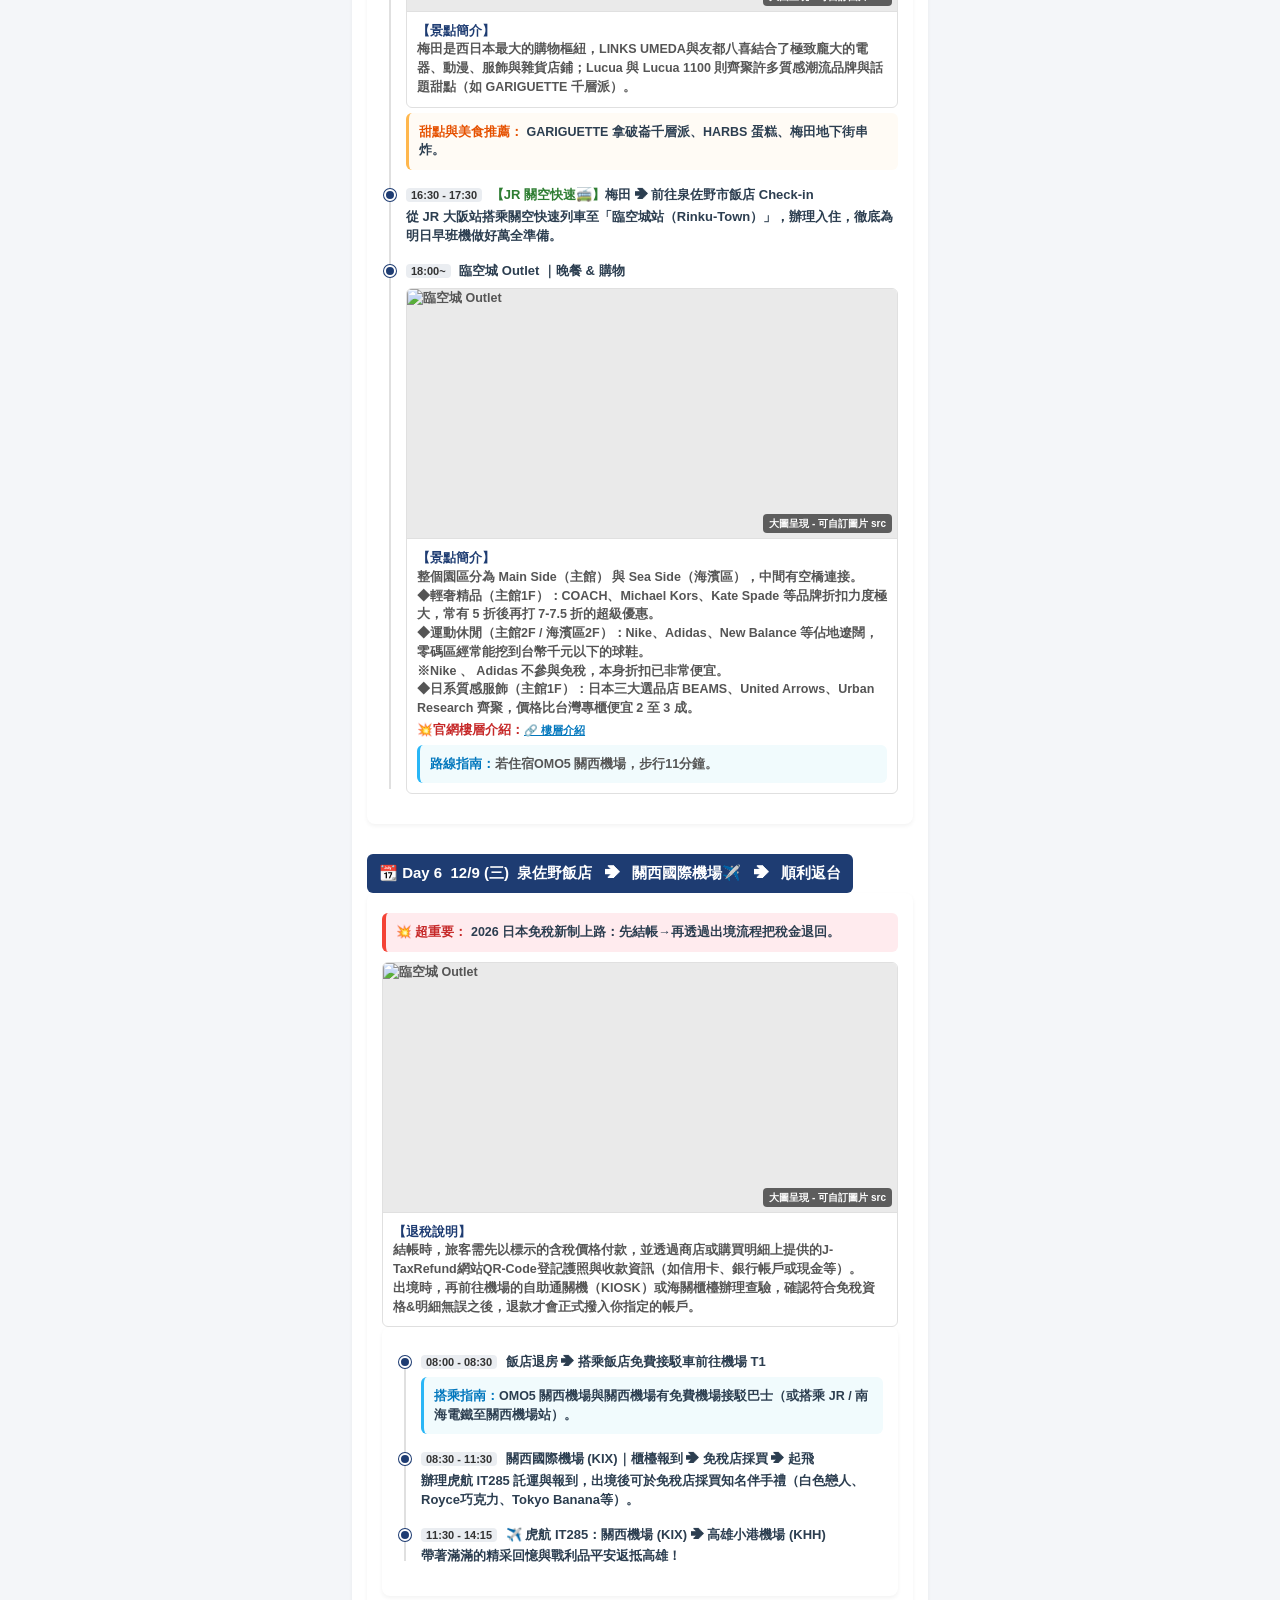
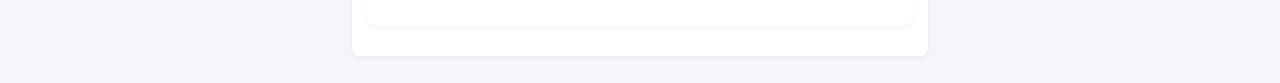
==== commit dd51d926: "upload the file" ====
--- a/osaka.html
+++ b/osaka.html
@@ -3,7 +3,7 @@
 <head>
     <meta charset="UTF-8">
     <meta name="viewport" content="width=device-width, initial-scale=1.0">
-    <title>京阪神 6 天 5 夜隨身旅遊手冊</title>
+    <title>京阪 6 天 5 夜隨身旅遊手冊</title>
     <style>
         *, *::before, *::after { box-sizing: border-box; }
         body { font-family: 'PingFang TC', 'Microsoft JhengHei', sans-serif; line-height: 1.5; color: #2c3e50; background-color: #f4f6f9; margin: 0; padding: 0; }
@@ -13,11 +13,10 @@
         
         .container { padding: 12px; max-width: 600px; margin: 0 auto; }
         
-        /* 統一卡片：全部改為純白底色，移除任何每日彩底 */
         .section-card { background: white; border-radius: 8px; padding: 15px; margin-bottom: 15px; box-shadow: 0 2px 4px rgba(0,0,0,0.05); }
         .section-title { font-size: 16px; font-weight: bold; color: #1e3c72; margin-top: 0; margin-bottom: 10px; border-left: 4px solid #1e3c72; padding-left: 8px; }
-        
-        /* 統一標題底色：去除彩底，全面換成專業有質感的商務深藍色 */
+        .sub-section-title { font-size: 14px; font-weight: bold; color: #2a5298; margin-top: 12px; margin-bottom: 6px; border-bottom: 1px dashed #b0bec5; padding-bottom: 4px; }
+        
         .day-header { font-size: 15px; font-weight: bold; color: white; background-color: #1e3c72; padding: 8px 12px; border-radius: 6px; margin-top: 15px; display: inline-block; }
         
         .timeline { list-style: none; padding: 0; margin: 10px 0 0 0; position: relative; }
@@ -30,11 +29,11 @@
         .info-box.traffic { border-left-color: #29b6f6; background: #f1fbfd; }
         .info-box.food { border-left-color: #ffb74d; background: #fffbf5; }
         .info-box.ticket { border-left-color: #66bb6a; background: #f3fbf4; }
+        .info-box.recommend { border-left-color: #7e57c2; background: #f3e5f5; }
         
         .spot-intro { margin-top: 8px; font-size: 12.5px; color: #555; background: #ffffff; border: 1px solid #e0e0e0; border-radius: 6px; overflow: hidden; }
         .spot-desc { padding: 10px; }
         
-        /* 🚀 實景相片容器優化：將高度調高至 250px（大圖呈現），寬度 100% 滿版，照片呈現更清晰大氣 🚀 */
         .spot-img-container { width: 100%; height: 250px; background: #eaeaea; position: relative; overflow: hidden; border-bottom: 1px solid #e0e0e0; }
         .spot-img-container img { width: 100%; height: 100%; object-fit: cover; }
         .img-hint-tag { position: absolute; bottom: 5px; right: 5px; background: rgba(0,0,0,0.6); color: #fff; padding: 2px 6px; font-size: 10px; border-radius: 4px; pointer-events: none; }
@@ -43,6 +42,12 @@
         th, td { border: 1px solid #e0e0e0; padding: 6px 8px; text-align: left; }
         th { background-color: #f1f3f5; color: #333; font-weight: bold; }
         
+        .hotel-tag { display: inline-block; padding: 2px 6px; border-radius: 4px; font-size: 11px; font-weight: bold; margin-right: 4px; }
+        .tag-best { background-color: #e8f5e9; color: #2e7d32; border: 1px solid #a5d6a7; }
+        .tag-option { background-color: #e3f2fd; color: #1565c0; border: 1px solid #90caf9; }
+
+        .hotel-link { display: inline-block; margin-top: 4px; font-size: 11px; color: #0277bd; text-decoration: underline; font-weight: bold; }
+
         .text-bold { font-weight: bold; }
         .text-blue { color: #0277bd; }
         .text-orange { color: #e65100; }
@@ -54,7 +59,7 @@
 <body>
 
     <div class="header">
-        <h1>✈️ 京阪神 6 天 5 夜 旅遊手冊</h1>
+        <h1>✈️ 京阪 6 天 5 夜 旅遊手冊</h1>
         <p>出遊日期：2026/12/4 - 12/9</p>
     </div>
 
@@ -62,7 +67,7 @@
         
         <!-- 航班 & 行前交通概覽 -->
         <div class="section-card">
-            <div class="section-title">📌 航班 & 行前交通概覽</div>
+            <div class="section-title">📌 航班</div>
             <table>
                 <tr>
                     <th>航程</th>
@@ -89,12 +94,196 @@
             <div class="info-box ticket" style="margin-bottom:0;">
                 1. <strong>去程：</strong>清晨 <span class="text-red text-bold">04:25</span> 前必須到達高雄小港機場臨櫃報到。<br>
                 2. <strong>回程：</strong>上午 <span class="text-red text-bold">08:30</span> 前須到達關西機場第一航廈。虎航會在起飛前45分鐘準時關櫃，勿遲到。<br>
-                3. <strong>自駕必備：</strong>台灣駕照正本 + 國際駕照 + 護照（取車時核對）。
+                3. <strong>自駕必備：</strong>台灣駕照正本 + 國際駕照 + 護照（取車時核對）。<br>
+                4. <strong>入境規定：</strong>Visit Japan Web申請
             </div>
+            
+            <br>
+            <div class="section-title">📌交通概覽</div>
+            <table>
+                <tr>
+                    <th>日期</th>
+                    <th style="white-space: nowrap;">交通方式</th>
+                    <th style="text-align: center;">路程說明</th>
+                </tr>
+                <tr>
+                    <td class="text-chichi text-bold">DAY1 (12/4)</td>
+                    <td>自 駕</td>
+                    <td>臨空轉運站取車 ➔ ⛩️大鳥大社 ➔ 大阪市區飯店（開車輕鬆前往景點與飯店）</td>
+                </tr>
+                <tr>
+                    <td class="text-chichi text-bold">Day 2 (12/5)</td>
+                    <td>自 駕</td>
+                    <td>大阪 ➔ ⛩️伏見稻荷 ➔ ⛩️天滿宮 ➔ ⛩️清水寺➔ 🗼八坂塔➔ ⛩️八坂神社</td>
+                </tr>
+                <tr>
+                    <td class="text-chichi text-bold">Day 3 (12/6)</td>
+                    <td style="white-space: nowrap;">自駕 ➔ 晚上還車</td>
+                    <td>海之京都｜由良川橋梁攝影點📷➔  伊根舟屋🐟 ➔ 天橋立飛龍觀🚟 ➔ 晚上開回大阪梅田（或難波）櫃檯還車。<br>
+                    <span class="text-red"><strong>※大多租車公司在大阪市區皆支援甲租乙還，只需補少許乙還手續費，非常划算。</strong></span></td>
+                </tr>
+                <tr>
+                    <td class="text-chichi text-bold">Day 4 (12/7)</td>
+                    <td>大眾運輸</td>
+                    <td>輕鬆搭乘京阪電車與叡山電車前往貴船神社，欣賞紅葉隧道與夜間點燈，完全不用煩惱山區停車問題。</td>
+                </tr>
+                <tr>
+                    <td class="text-chichi text-bold">Day 5 (12/8)</td>
+                    <td>步行/電車</td>
+                    <td>梅田商圈爆買（LINKS UMEDA / 友都八喜 / GARIGUETTE），買完戰利品直接提回飯店。</td>
+                </tr>
+                <tr>
+                    <td class="text-chichi text-bold">Day 6 (12/9)</td>
+                    <td>JR 關空快速 / 免費接駁車</td>
+                    <td>08:30前須抵達關西機場第一航廈報到，住在臨空城或泉佐野市飯店直達機場最安心。<br>
+                    <span class="text-red"><strong>※退稅新制上路，務必要再提前抵達機場，出境才能退稅。</strong></span></td>
+                </tr>
+            </table>
+
+            <br>
+            <!-- 📌 住宿建議 (大阪 2 晚 + 京都 2 晚 + 泉佐野市 1 晚) -->
+            <div class="section-title">📌住宿建議（大阪 1 晚 + 京都 3 晚 + 泉佐野市 1 晚）</div>
+            
+            <div class="info-box recommend">
+                <strong style="color: #6b21a8;">🏆 最佳住宿組合建議：</strong><br>
+                • <strong>12/4 - 12/5 (大阪 1 晚)：</strong><span class="text-bold text-blue">BESTIE - Doyanen Hotels</span> (促銷TWD 2,973) <br>
+                • <strong>12/5 - 12/8 (京都 3 晚)：</strong><span class="text-bold text-blue">RESI STAY Tsubaki</span> (促銷TWD 19,202) — 鄰近京阪電車，直達出町柳與貴船！<br>
+                • <strong>12/8 - 12/9 (泉佐野 1 晚)：</strong><span class="text-bold text-blue">OMO5 關西機場 by 星野集團</span> (促銷TWD 5,762) — 直通臨空城站，免費機場接駁車直達 T1！<br>
+                💳 <strong>5 晚預估總費用：</strong>約 TWD 27,937<strong>（平均每人僅需約 TWD 4,656）</strong>
+            </div>
+
+            <!-- 第一階段：大阪 -->
+            <div class="sub-section-title">🏢 第一階段：大阪 1 晚 (12/4 - 12/5)</div>
+            <table>
+                <tr>
+                    <th style="width: 40%;">飯店名稱</th>
+                    <th style="width: 23%;">預估金額 (6人)</th>
+                    <th style="text-align: center;">重點分析</th>
+
+                </tr>
+                <tr>
+                    <td>
+                        <span class="hotel-tag tag-best">首選</span><strong>BESTIE - Doyanen Hotels</strong><br><small>(大阪府, 大阪, 大阪市西成区萩之茶屋1-14-17, 日本)</small><br>
+                        <a href="https://www.booking.com/hotel/jp/bestie-by-doyanen.zh-tw.html?aid=318615&label=New_Chinese_Traditional_ZH-XT_24509418865-8gHVVMcbDWDHIx95ux6v2ASM813129018449%3Apl%3Ata%3Ap1%3Ap2%3Aac%3Aap%3Aneg%3Afi%3Atikwl-64415224945%3Alp9255291%3Ali%3Adem%3Adm-sYFVD5%401784738300&sid=73a257d289bcbc087836c52eb2b1bd4b&all_sr_blocks=1107347003_405272115_2_0_0%2C1107347003_405272115_2_0_0%2C1107347003_405272115_2_0_0&checkin=2026-12-04&checkout=2026-12-05&dest_id=2883&dest_type=district&dist=0&group_adults=6&group_children=0&hapos=11&highlighted_blocks=1107347003_405272115_2_0_0%2C1107347003_405272115_2_0_0%2C1107347003_405272115_2_0_0&hpos=11&matching_block_id=1107347003_405272115_2_0_0&nflt=price%3DTWD-min-3000-1&no_rooms=3&req_adults=6&req_children=0&room1=A%2CA&room2=A%2CA&room3=A%2CA&sb_price_type=total&sr_order=popularity&sr_pri_blocks=1107347003_405272115_2_0_0__500033%2C1107347003_405272115_2_0_0__500033%2C1107347003_405272115_2_0_0__500033&srepoch=1785032662&srpvid=2e060e53bac60731&type=total&ucfs=1&
+" target="_blank" class="hotel-link">🔗 查看/預訂飯店</a>
+                    </td>
+                    <td>促銷TWD 2,973<br><small>(每人約 $493/晚)</small></td>
+                    <td><span class="text-green text-bold">【優勢】</span> 雙人房x3，價格便宜。<br><span class="text-orange">【缺點】</span> 無停車位。</td>
+                </tr>
+                <tr>
+                    <td>
+                        <span class="hotel-tag tag-option">備選</span><strong>W&J Dream Stay (一棟別墅)</strong><br><small>(大阪府, 大阪, 天下茶屋２丁目９−13, 日本)</small><br>
+                        <a href="https://www.booking.com/hotel/jp/w-amp-j-dream-stay.zh-tw.html?aid=318615&label=New_Chinese_Traditional_ZH-XT_24509418865-8gHVVMcbDWDHIx95ux6v2ASM813129018449%3Apl%3Ata%3Ap1%3Ap2%3Aac%3Aap%3Aneg%3Afi%3Atikwl-64415224945%3Alp9255291%3Ali%3Adem%3Adm-sYFVD5%401784738300&sid=73a257d289bcbc087836c52eb2b1bd4b&all_sr_blocks=1005281105_373272234_0_0_0&checkin=2026-12-04&checkout=2026-12-05&dest_id=2883&dest_type=district&dist=0&group_adults=6&group_children=0&hapos=19&highlighted_blocks=1005281105_373272234_0_0_0&hpos=19&matching_block_id=1005281105_373272234_0_0_0&nflt=price%3DTWD-min-3000-1&no_rooms=3&req_adults=6&req_children=0&room1=A%2CA&room2=A%2CA&room3=A%2CA&sb_price_type=total&sr_order=popularity&sr_pri_blocks=1005281105_373272234_0_0_0__1566000&srepoch=1785031390&srpvid=2e060e53bac60731&type=total&ucfs=1&#map_closed" target="_blank" class="hotel-link">🔗 查看/預訂飯店</a>
+                    </td>
+                    <td>促銷TWD 3,103<br><small>(每人約 $517/晚)</small></td>
+                    <td><span class="text-green text-bold">【優勢】</span> 一棟別墅，3 房間。<br><span class="text-red">【缺點】</span> 無停車位。</td>
+                </tr>
+                <tr>
+                    <td>
+                        <span class="hotel-tag tag-option">備選</span><strong>BRACKETS HOTEL Osaka Hommachi</strong><br><small>(4 Chome-5-18 Minamihonmachi, Chuo Ward, Osaka, 541-0054日本)</small><br>
+                        <a href="https://www.booking.com/hotel/jp/brackets-osaka-hommachi.zh-tw.html?aid=318615&label=New_Chinese_Traditional_ZH-XT_24509418865-8gHVVMcbDWDHIx95ux6v2ASM813129018449%3Apl%3Ata%3Ap1%3Ap2%3Aac%3Aap%3Aneg%3Afi%3Atikwl-64415224945%3Alp9255291%3Ali%3Adem%3Adm-sYFVD5%401784738300&sid=73a257d289bcbc087836c52eb2b1bd4b&all_sr_blocks=1435643801_415071019_0_0_0%2C1435643801_415071019_0_0_0&checkin=2026-12-04&checkout=2026-12-05&dest_id=-240905&dest_type=city&dist=0&group_adults=2&group_children=0&hapos=4&highlighted_blocks=1435643801_415071019_0_0_0%2C1435643801_415071019_0_0_0&hpos=4&matching_block_id=1435643801_415071019_0_0_0&nflt=price%3DTWD-min-2500-1%3Breview_score%3D80%3Bfc%3D2&no_rooms=2&req_adults=2&req_children=0&room1=A&room2=A&sb_price_type=total&sr_order=popularity&sr_pri_blocks=1435643801_415071019_0_0_0__522612%2C1435643801_415071019_0_0_0__522612&srepoch=1785030533&srpvid=3f530c7c725c01e7&type=total&ucfs=1&" target="_blank" class="hotel-link">🔗 查看/預訂飯店</a>
+                    </td>
+                    <td>促銷TWD 3,495<br><small>(每人約 $583/晚)</small></td>
+                    <td><span class="text-green text-bold">【優勢】</span> 價格便宜。<br><span class="text-red">【缺點】</span> 無停車位。</td>
+                </tr>
+                <tr>
+                    <td>
+                        <span class="hotel-tag tag-option">備選</span><strong>Shinsaibashi ARTY Inn</strong><br><small>(大阪府, 大阪, 2-17-3 Nishishinsaibashi, Chuo-ku, 日本)</small><br>
+                         <a href="https://arty-inn.com/shinsaibashi/cn/" target="_blank" class="hotel-link">🔗 官方網站 / 預訂</a><br>
+                        <a href="https://www.booking.com/hotel/jp/xin-zhai-qiao-aruteiin-da-ban-fu-da-ban-shi.zh-tw.html?aid=311984&label=xin-zhai-qiao-aruteiin-da-ban-fu-da-ban-shi-3V%2Ad5J5oqDgYY8H48lDMZgS630503105975%3Apl%3Ata%3Ap1%3Ap2%3Aac%3Aap%3Aneg%3Afi%3Atikwd-1996016989917%3Alp9252980%3Ali%3Adec%3Adm%3Appccp%3DUmFuZG9tSVYkc2RlIyh9YXORK0YJiVoOxcWODxYDaAA&sid=73a257d289bcbc087836c52eb2b1bd4b&all_sr_blocks=814453006_400146322_2_0_0%2C814453006_400146322_2_0_0%2C814453006_400146322_2_0_0&checkin=2026-12-04&checkout=2026-12-05&dest_id=-240905&dest_type=city&dist=0&group_adults=6&group_children=0&hapos=1&highlighted_blocks=814453006_400146322_2_0_0%2C814453006_400146322_2_0_0%2C814453006_400146322_2_0_0&hpos=1&matching_block_id=814453006_400146322_2_0_0&no_rooms=3&req_adults=6&req_children=0&room1=A%2CA&room2=A%2CA&room3=A%2CA&sb_price_type=total&sr_order=popularity&sr_pri_blocks=814453006_400146322_2_0_0__1346400%2C814453006_400146322_2_0_0__1346400%2C814453006_400146322_2_0_0__1346400&srepoch=1785031876&srpvid=9de20f5ec66f0136&type=total&ucfs=1& target="_blank" class="hotel-link">🔗 查看/預訂飯店</a>
+                    </td>
+                    <td>促銷TWD 8,004 <br><small>(每人約 $1,334/晚)</small></td>
+                    <td><span class="text-green text-bold">【優勢】</span> 鄰近心齋橋筋商店街。<br><span class="text-red">【缺點】</span> 無停車位。</td>
+                </tr>
+            </table>
+
+            <!-- 第二階段：京都 -->
+            <div class="sub-section-title">🏢 第二階段：京都 2 晚 (12/6 - 12/8)</div>
+            <table>
+                <tr>
+                    <th style="width: 40%;">飯店名稱</th>
+                    <th style="width: 23%;">預估金額 (6人)</th>
+                    <th style="text-align: center;">重點分析</th>
+                </tr>
+                <tr>
+                    <td>
+                        <span class="hotel-tag tag-best">首選</span><strong>RESI STAY Tsubaki</strong><br><small>(京都府, 京都, Higashiyama-ku Miyagawasuji 5-329-2, 日本)</small><br>
+                        <a href="https://www.booking.com/hotel/jp/resi-stay-koan-bettei.html?ssne=%E4%BA%AC%E9%83%BD&ssne_untouched=%E4%BA%AC%E9%83%BD&highlighted_hotels=3501808&ss=%E4%BA%AC%E9%83%BD&dest_id=-235402&dest_type=city&hp_avform=1&origin=hp&do_availability_check=1&label=New_Chinese_Traditional_ZH-XT_24509424385-EvkpFC_vhmt42KakqAzt7QS813024753570%3Apl%3Ata%3Ap1%3Ap2%3Aac%3Aap%3Aneg%3Afi55765997455%3Atikwl-355815316927%3Alp9197606%3Ali%3Adec%3Adm&sid=73a257d289bcbc087836c52eb2b1bd4b&aid=318615&lang=zh-tw&sb=1&src_elem=sb&src=hotel&group_adults=6&no_rooms=1&group_children=0&checkin=2026-12-05&checkout=2026-12-08&req_adults=6&req_children=0" target="_blank" class="hotel-link">🔗 查看/預訂飯店</a>
+                    </td>
+                    <td>促銷TWD 19,202<br><small>(每人約 $1,067/晚)</small></td>
+                    <td><span class="text-green text-bold">【優勢】</span> 鄰近京阪電車「祇園四條/清水五條站」，Day 4 去貴船神社直達「出町柳站」轉乘極方便。<br><span class="text-green"> <strong>※清水寺、八坂神社步行約16分鐘</span></strong><br><span class="text-red">【缺點】</span> 2人房+4人房<br></td>
+                </tr>
+                <tr>
+                    <td>
+                        <span class="hotel-tag tag-option">備選</span><strong>鈴 祇園八坂前-日式連棟別墅</strong><br><small>(京都府, 京都, Higashiyama-ku Rinkacho 436-4, 日本)</small><br>
+                        <a href="https://www.booking.com/hotel/jp/ling-zhi-yuan-ba-ban-qian.html?ssne=%E4%BA%AC%E9%83%BD&ssne_untouched=%E4%BA%AC%E9%83%BD&highlighted_hotels=2410897&ss=%E4%BA%AC%E9%83%BD&dest_id=-235402&dest_type=city&hp_avform=1&origin=hp&do_availability_check=1&label=New_Chinese_Traditional_ZH-XT_24509424385-EvkpFC_vhmt42KakqAzt7QS813024753570%3Apl%3Ata%3Ap1%3Ap2%3Aac%3Aap%3Aneg%3Afi55840311228%3Atikwl-303472602395%3Alp9197606%3Ali%3Adec%3Adm&sid=73a257d289bcbc087836c52eb2b1bd4b&aid=318615&lang=zh-tw&sb=1&src_elem=sb&src=hotel&checkin=2026-12-05&checkout=2026-12-08&group_adults=6&no_rooms=1&group_children=0#group_recommendation" target="_blank" class="hotel-link">🔗 查看/預訂飯店</a>
+                    </td>
+                    <td>TWD  49,323<br><small>(每人約 $2,740/晚)</small></td>
+                    <td><span class="text-green text-bold">【優勢】</span> 經典日式町家奢華體驗，鄰近八坂神社、祇園商圈。<br><span class="text-green"> <strong>※清水寺、八坂神社步行約16分鐘</span></strong><br><span class="text-red">【缺點】</span> 2人房+4人房<br></td>
+                </tr>
+                <tr>
+                    <td>
+                        <span class="hotel-tag tag-option">備選</span><strong>三條白川浩二三谷別墅</strong><br><small>(京都府, 京都, Higashiyama-ku Awataguchi, Sanjobocho 32-2, 日本)</small><br>
+                        <a href="https://go-machiyainnsandhotels.reservation.jp/ja/hotels/machiya-villa/plans?checkin_date=20261206&checkout_date=20261208&adults=6&child1=0&child2=0&child3=0&child4=0&child5=0&children=0&rooms=1&dayuseFlg=0&sort=2
+" target="_blank" class="hotel-link">🔗 官方網站 / 預訂</a><br>
+                        <a href="https://www.booking.com/hotel/jp/machiya-villa.html?ssne=%E4%BA%AC%E9%83%BD&ssne_untouched=%E4%BA%AC%E9%83%BD&highlighted_hotels=2945677&ss=%E4%BA%AC%E9%83%BD&dest_id=-235402&dest_type=city&hp_avform=1&origin=hp&do_availability_check=1&label=New_Japanese_JA_19114765585-zQgQbE264GZ18_F5nv5AUQS217274943017%3Apl%3Ata%3Ap1%3Ap2%3Aac%3Aap%3Aneg%3Afi55795680992%3Atidsa-350979134524%3Alp9197606%3Ali%3Adec%3Adm&sid=73a257d289bcbc087836c52eb2b1bd4b&aid=318615&lang=zh-tw&sb=1&src_elem=sb&src=hotel&checkin=2026-12-05&checkout=2026-12-08&group_adults=6&no_rooms=1&group_children=0#group_recommendation
+" target="_blank" class="hotel-link">🔗 查看/預訂飯店</a>
+                    </td>
+                    <td>TWD 41,207<br><small>(每人約 $2,289/晚)</small></td>
+                    <td><span class="text-green text-bold">【優勢】</span> 經典日式包棟整棟體驗。<br><span class="text-green"> <strong>※八坂神社步行約16分鐘</span></strong><br><span class="text-red">【缺點】</span> 價格稍高，且轉乘京阪電車至出町柳需多走一段路<br></td>
+                </tr>
+            </table>
+
+            <!-- 第三階段：泉佐野市 -->
+            <div class="sub-section-title">🏢 第三階段：泉佐野市 1 晚 (12/8 - 12/9)</div>
+            <table>
+                <tr>
+                    <th style="width: 40%;">飯店名稱</th>
+                    <th style="width: 23%;">預估金額 (6人)</th>
+                    <th style="text-align: center;">重點分析</th>
+                </tr>
+                <tr>
+                    <td>
+                        <span class="hotel-tag tag-best">首選</span><strong>OMO5 關西機場 by 星野集團</strong><br><small>(大阪府, 泉佐野, 1-833 Rinkuorai-Kita,, 日本)</small><br>
+                        <a href="https://www.booking.com/hotel/jp/omo-kansai-airport-by-hoshino-resorts.html?ssne=%E6%B3%89%E4%BD%90%E9%87%8E&ssne_untouched=%E6%B3%89%E4%BD%90%E9%87%8E&highlighted_hotels=9290352&ss=%E6%B3%89%E4%BD%90%E9%87%8E&dest_id=-231191&dest_type=city&hp_avform=1&origin=hp&do_availability_check=1&label=New_English_EN_TW_26761663105-ySXISxshohb8GDatgxAuWQS813129213341%3Apl%3Ata%3Ap1%3Ap2%3Aac%3Aap%3Aneg%3Afi%3Atikwl-64415224945%3Alp9197606%3Ali%3Adec%3Adm%3Aag26761663105%3Acmp394643185&sid=73a257d289bcbc087836c52eb2b1bd4b&aid=318615&lang=zh-tw&sb=1&src_elem=sb&src=hotel&checkin=2026-12-08&checkout=2026-12-09&group_adults=2&no_rooms=1&group_children=0#availability_target" target="_blank" class="hotel-link">🔗 查看/預訂飯店</a>
+                    </td>
+                    <td>TWD 5,762<br><small>(每人約 $960/晚)</small></td>
+                    <td><span class="text-green text-bold">【優勢】</span> 免費機場接駁車、若自行轉地鐵約8分鐘路程</td>
+                </tr>
+                <tr>
+                    <td>
+                        <span class="hotel-tag tag-option">備選</span><strong>Henn na Resort & Spa Kansai Airport</strong><br><small>(大阪府, 泉佐野, Rinkuouraikita 1-23, 日本)</small><br>
+                        <a href="https://www.booking.com/hotel/jp/bian-nahoteru-guan-xi-kong-gang.zh-tw.html?aid=318615&label=New_English_EN_TW_26761663105-ySXISxshohb8GDatgxAuWQS813129213341%3Apl%3Ata%3Ap1%3Ap2%3Aac%3Aap%3Aneg%3Afi%3Atikwl-64415224945%3Alp9197606%3Ali%3Adec%3Adm%3Aag26761663105%3Acmp394643185&sid=73a257d289bcbc087836c52eb2b1bd4b&all_sr_blocks=481723618_279741777_2_2_0_227427&checkin=2026-12-08&checkout=2026-12-09&dest_id=-231191&dest_type=city&dist=0&group_adults=2&group_children=0&hapos=2&highlighted_blocks=481723618_279741777_2_2_0_227427&hpos=2&matching_block_id=481723618_279741777_2_2_0_227427&nad_cpc=0.5&nad_id=7126b229-df94-4f1c-b761-0b4233bc3246_0&nad_placement=SR_MAIN&nad_track=[base64]&no_rooms=1&req_adults=2&req_children=0&room1=A%2CA&sb_price_type=total&sr_order=popularity&sr_pri_blocks=481723618_279741777_2_2_0_227427_794610&srepoch=1784966496&srpvid=6307386eb8e000c3&type=total&ucfs=1&
+" target="_blank" class="hotel-link">🔗 查看/預訂飯店</a>
+                    </td>
+                    <td>TWD 4,724 - 6,800<br><small>(每人約 $787/晚)</small></td>
+                    <td><span class="text-green text-bold">【優勢】</span> 有海景大浴場溫泉體驗。<br><span class="text-red">【缺點】</span> 轉地鐵約15分鐘路程。</td>
+                </tr>
+                <tr>
+                    <td>
+                        <span class="hotel-tag tag-option">備選</span><strong>R Hotel Kansai Airport</strong><br><small>(大阪府, 泉佐野, 若宮町5-3, 日本)</small><br>
+                        <a href="https://www.booking.com/hotel/jp/r-kansai-airport-quan-zuo-ye-shi.zh-tw.html?aid=318615&label=New_English_EN_TW_26761663105-ySXISxshohb8GDatgxAuWQS813129213341%3Apl%3Ata%3Ap1%3Ap2%3Aac%3Aap%3Aneg%3Afi%3Atikwl-64415224945%3Alp9197606%3Ali%3Adec%3Adm%3Aag26761663105%3Acmp394643185&sid=73a257d289bcbc087836c52eb2b1bd4b&all_sr_blocks=1132050901_385841682_2_0_0&checkin=2026-12-08&checkout=2026-12-09&dest_id=-231191&dest_type=city&dist=0&group_adults=6&group_children=0&hapos=4&highlighted_blocks=1132050901_385841682_2_0_0&hpos=4&matching_block_id=1132050901_385841682_2_0_0&no_rooms=1&req_adults=6&req_children=0&room1=A%2CA%2CA%2CA%2CA%2CA&sb_price_type=total&sr_order=popularity&sr_pri_blocks=1132050901_385841682_2_0_0__4671409&srepoch=1784947812&srpvid=4e4813e7336604a8&type=total&ucfs=1&
+" target="_blank" class="hotel-link">🔗 查看/預訂飯店</a>
+                    </td>
+                    <td>TWD 6,303<br><small>(每人約 $1,005/晚)</small></td>
+                    <td></span> 自行轉地鐵約11分鐘路程。</td>
+                </tr>
+                <tr>
+                    <td>
+                        <span class="hotel-tag tag-option">備選</span><strong>關西機場阿斯頓廣場酒店</strong><br><small>(大阪府, 泉佐野, Minami Nakayasumatsu 674-1, 日本)</small><br>
+                        <a href="https://booking.kyoto-plazahotels.com/booking/result?code=3856c659-834b-403e-b4cb-581a66d37d30&checkin=2026%2F12%2F08&checkout=2026%2F12%2F09&type=rooms&is_day_use=false&order=recommended&is_including_occupied=false&rooms=%5B%7B%22adults%22%3A2%2C%22children%22%3A0%7D%2C%7B%22adults%22%3A2%2C%22children%22%3A0%7D%2C%7B%22adults%22%3A2%2C%22children%22%3A0%7D%5D&locale=zh_Hant&mcp_currency=TWD
+" target="_blank" class="hotel-link">🔗 官方網站 / 預訂</a><br>
+                        <a href="https://www.booking.com/hotel/jp/aston-plaza-kansai-airport.zh-tw.html?aid=318615&label=New_English_EN_TW_26761663105-ySXISxshohb8GDatgxAuWQS813129213341%3Apl%3Ata%3Ap1%3Ap2%3Aac%3Aap%3Aneg%3Afi%3Atikwl-64415224945%3Alp9197606%3Ali%3Adec%3Adm%3Aag26761663105%3Acmp394643185&sid=73a257d289bcbc087836c52eb2b1bd4b&all_sr_blocks=222441402_393874168_2_2_0&checkin=2026-12-08&checkout=2026-12-09&dest_id=-231191&dest_type=city&dist=0&group_adults=2&group_children=0&hapos=12&highlighted_blocks=222441402_393874168_2_2_0&hpos=12&matching_block_id=222441402_393874168_2_2_0&no_rooms=1&req_adults=2&req_children=0&room1=A%2CA&sb_price_type=total&sr_order=popularity&sr_pri_blocks=222441402_393874168_2_2_0__792000&srepoch=1784966589&srpvid=646938348b1303cb&type=total&ucfs=1&
+" target="_blank" class="hotel-link">🔗 查看/預訂飯店</a>
+                    </td>
+                    <td>TWD 5,040 - 5,244<br><small>(每人約 $840-874/晚)</small></td>
+                    <td><span class="text-green text-bold">【優勢】</span> 價格實惠且提供免費機場接駁服務。<br><span class="text-red">【缺點】</span> </strong>若錯過專屬接駁車，交通轉換會相當繁瑣，自行轉地鐵約30分鐘路程。</td>
+                </tr>
+            </table>
         </div>
 
         <!-- DAY 1 -->
-        <div class="day-header">📆 Day 1：12/4 (五) 機場啟航 ➔ 和泉一宮大鳥大社 ➔ 心齋橋潮牌美食</div>
+        <div class="day-header">📆 Day 1&nbsp;&nbsp;12/4 (五) &nbsp;&nbsp;機場啟航&nbsp;&nbsp; ➔ &nbsp;&nbsp;⛩️大鳥大社&nbsp;&nbsp; ➔&nbsp;&nbsp; 心齋橋商店街美食&nbsp;&nbsp;</div>
         <div class="section-card">
             <ul class="timeline">
                 <li class="timeline-item">
@@ -106,8 +295,7 @@
                     <span class="time-badge">10:45 - 12:15</span> <strong>抵達 大阪關西國際機場 (KIX)</strong>
                     <div class="spot-intro">
                         <div class="spot-img-container">
-                            <!-- ⬇️ 提示：請在下方 src 內填入或替換成關西機場實景照片 ⬇️ -->
-                            <img src="https://encrypted-tbn0.gstatic.com/images?q=tbn:ANd9GcTqcg_r8ol0MNdeYs7_RDIz-p54wv4HnYP4ee5HgpNDWQ&s=10"關西國際機場">
+                            <img src="https://encrypted-tbn0.gstatic.com/images?q=tbn:ANd9GcTqcg_r8ol0MNdeYs7_RDIz-p54wv4HnYP4ee5HgpNDWQ&s=10" alt="關西國際機場">
                             <span class="img-hint-tag">大圖呈現 - 可自訂圖片 src</span>
                         </div>
                         <div class="spot-desc">
@@ -116,23 +304,24 @@
                     </div>
                 </li>
                 <li class="timeline-item">
-                    <span class="timeline-marker"></span>
-                    <span class="time-badge">12:15 - 13:15</span> <strong>機場｜臨櫃取車手續</strong>
-                    <div class="info-box traffic">                 
-                        <strong><span class="text-blue">租車指南：</span></strong> 接駁車前往機場臨空轉運站的租車櫃檯（如Times、Toyota）。
-                    </div>
-                        <div class="info-box ticket">
-    <strong><span class="text-green">ETC卡申辦：</span></strong> 現場取車時，務必向櫃檯加購 <span class="text-green text-bold">ETC卡</span> 借用與 <span class="text-green text-bold">KEP (Kansai Expressway Pass) 關西高速公路通行證</span>（依天數計費計價，約¥3,700-¥4,700）。這能讓您在後續行經阪神高速與跨海大橋時大幅節省過路費並直接走ETC車道，不需人工停車掏現。
-</div>
-
-                        
-                </li>
-                <li class="timeline-item">
-                    <span class="timeline-marker"></span>
-                    <span class="time-badge">13:15 - 14:00</span> <span class="text-red text-red"><strong>【自駕🚗】</strong></span><strong>前往堺市｜大鳥大社</strong>
-
-
-
+                   <span class="timeline-marker"></span>
+                   <span class="time-badge">12:15 - 13:15</span> <strong>機場｜臨櫃取車手續</strong>
+                   <div class="info-box traffic">         
+                      <strong><span class="text-blue">租車指南：</span></strong> 接駁車前往機場臨空轉運站的租車櫃檯（如Times、Toyota）。<br>
+                      ✈️機場租車資訊：<a href="https://rent.toyota.co.jp/zh-tw/reservation/airport_list.aspx?prevPage=1&shopMode=0" target="_blank">機場｜関西空港店連結</a><br>
+                      ✈️機場租車資訊：<a href="https://www.r-shinosaka.jp/shop/009/" target="_blank">機場｜臨空城站前店連結</a><br>
+                      ✈️機場租車資訊：<a href="https://www.r-shinosaka.jp/shop/kansaikukou/" target="_blank">機場｜TOYOTA租車連結</a><br>
+                      ⭐參考資訊：<a href="https://www2.tocoo.jp/cn/guide/2023/06/01/%E4%B8%8D%E6%9C%83%E5%86%8D%E5%9C%A8%E6%A9%9F%E5%A0%B4%E8%BF%B7%E8%B7%AF%E4%BA%86%EF%BC%81-%E6%82%A8%E5%8F%AF%E4%BB%A5%E5%9C%A8%E6%AD%A4%E8%99%95%E6%89%BE%E5%88%B0%E5%89%8D%E5%BE%80%E6%A9%9F-2/#m" target="_blank">ToCoo! 機場租車指南連結</a><br>
+                      ⭐參考資訊：<a href="https://spirit0926.pixnet.net/blog/posts/3050900748" target="_blank">網友租車教學連結</a><br>
+                   </div>
+
+                    <div class="info-box ticket">
+                        <strong><span class="text-green">ETC卡申辦：</span></strong> 現場取車時，務必向櫃檯加購 <span class="text-green text-bold">ETC卡</span> 借用與 <span class="text-green text-bold">KEP (Kansai Expressway Pass) 關西高速公路通行證</span>（依天數計費計價，約¥3,700-¥4,700）。這能讓您在後續行經阪神高速與跨海大橋時大幅節省過路費並直接走ETC車道，不需人工停車掏現。
+                    </div>
+                </li>
+                <li class="timeline-item">
+                    <span class="timeline-marker"></span>
+                    <span class="time-badge">13:15 - 14:00</span> <span class="text-red"><strong>【自駕🚗】</strong></span><strong>前往堺市｜大鳥大社</strong>
                     <p style="margin:2px 0;">開車路線：走關西空港自動車道接阪神高速4號灣岸線，於「石津」出口下交流道，總車程約45分鐘。</p>
                 </li>
                 <li class="timeline-item">
@@ -140,20 +329,18 @@
                     <span class="time-badge">14:00 - 15:30</span> <strong> ⛩️大鳥大社 </strong>
                     <div class="spot-intro">
                         <div class="spot-img-container">
-                            <!-- ⬇️ 提示：請在下方 src 內填入或替換成大鳥大社實景照片 ⬇️ -->
-                            <img src="https://encrypted-tbn0.gstatic.com/images?q=tbn:ANd9GcQpPYRree9YRR465R20u70vluhIoKf1VzfNk-cfyqoNQA&s=10"大鳥大社">
-                            <span class="img-hint-tag">大圖呈現 - 可自訂圖片 src</span>
-                        </div>
-                        
-                            <div class="spot-desc"> <span class="text-chichi text-chichi"><strong> 【景點簡介】</br></span> 和泉國一宮，名列日本古老官社。主祀日本武尊。其本殿建築樣式被稱為「大鳥造」，是與出雲大社大社造齊名的日本古老神社建築典範，境內莊嚴，非常適合做為落地日本祈求旅途平安的第一站。
-<br>神社內有一棵神木，隆起的樹根很有特色，說是事業和金運有幫助，可以買一堆金幣💰丟過去祈福</div>
-                       
-                    </div>
-                    <div class="info-box traffic"><span class="text-blue text-blue"><strong>停車資訊：</span> </strong> 神社旁附設有參拜專用免費停車場。</div>
-                </li>
-                <li class="timeline-item">
-                    <span class="timeline-marker"></span>
-                    <span class="time-badge">15:30 - 16:30</span> <span class="text-red text-red"><strong>【自駕🚗】</strong></span><strong>大阪市區｜飯店 Check-in</strong>
+                            <img src="https://encrypted-tbn0.gstatic.com/images?q=tbn:ANd9GcQpPYRree9YRR465R20u70vluhIoKf1VzfNk-cfyqoNQA&s=10" alt="大鳥大社">
+                            <span class="img-hint-tag">大圖呈現 - 可自訂圖片 src</span>
+                        </div>
+                        <div class="spot-desc">
+                            <span class="text-chichi"><strong> 【景點簡介】<br></strong></span> 和泉國一宮，名列日本古老官社。主祀日本武尊。其本殿建築樣式被稱為「大鳥造」，是與出雲大社大社造齊名的日本古老神社建築典範，境內莊嚴，非常適合做為落地日本祈求旅途平安的第一站。<br>神社內有一棵神木，隆起的樹根很有特色，說是事業和金運有幫助，可以買一堆金幣💰丟過去祈福
+                        </div>
+                    </div>
+                    <div class="info-box traffic"><span class="text-blue"><strong>停車資訊：</strong></span> 神社旁附設有參拜專用免費停車場。</div>
+                </li>
+                <li class="timeline-item">
+                    <span class="timeline-marker"></span>
+                    <span class="time-badge">15:30 - 16:30</span> <span class="text-red"><strong>【自駕🚗】</strong></span><strong>大阪市區｜飯店 Check-in</strong>
                     <p style="margin:2px 0;">開車路線：走阪神高速15號堺線直達大阪市中心（難波/本町周邊），車程約40分鐘。建議尋找帶有配合立體停車場的飯店。</p>
                 </li>
                 <li class="timeline-item">
@@ -161,103 +348,140 @@
                     <span class="time-badge">16:45 - 18:30</span> <strong>【美食/購物】 步行前往心齋橋。</strong>
                     <div class="spot-intro">
                         <div class="spot-img-container">
-                            <!-- ⬇️ 提示：請在下方 src 內填入或替換成MooKEN泡芙實景照片 ⬇️ -->
-                            <img src="https://encrypted-tbn0.gstatic.com/images?q=tbn:ANd9GcSxL0lKfCGv7R1oKx6qKp8-4cPKNK9YE6ABaATZdVmLBw&s=10"MooKEN 泡芙">
-                            <span class="img-hint-tag">大圖呈現 - 可自訂圖片 src</span>
-                        </div>
-                        <div class="spot-desc">
-                            <span class="text-chichi text-bold">【MooKEN 泡芙】</br></span> 大阪心齋橋的超高評價烘焙甜點。主打現點現灌餡。外皮經特殊烘烤工法呈現餅乾般的爽脆，咬下瞬間，醇厚細緻的卡士達內餡在口中爆漿，甜度拿捏極佳，是逛街的完美伴侶。
-                        </div>
-                    </div>
-                </li>
-                <li class="timeline-item">
-                    <span class="timeline-marker"></span>
-                    <span class="time-badge">18:30~</span> <strong>道頓堀｜晚餐</strong>
-                    <div class="info-box food"><span class="text-orange text-orange"><strong>美食推薦：</span>next shikaku <br>🚩Map資訊：<a href="https://maps.app.goo.gl/ieYdBFReNEyq1Qdr8" target="_blank">https://maps.app.goo.gl/ieYdBFReNEyq1Qdr8</a><br>
+                            <img src="https://encrypted-tbn0.gstatic.com/images?q=tbn:ANd9GcSxL0lKfCGv7R1oKx6qKp8-4cPKNK9YE6ABaATZdVmLBw&s=10" alt="MooKEN 泡芙">
+                            <span class="img-hint-tag">大圖呈現 - 可自訂圖片 src</span>
+                        </div>
+                        <div class="spot-desc">
+                            <span class="text-chichi text-bold">【MooKEN 泡芙】<br></span> 大阪心齋橋的超高評價烘焙甜點。主打現點現灌餡。外皮經特殊烘烤工法呈現餅乾般的爽脆，咬下瞬間，醇厚細緻的卡士達內餡在口中爆漿，甜度拿捏極佳，是逛街的完美伴侶。
+                        </div>
+                    </div>
+                </li>
+                <li class="timeline-item">
+                    <span class="timeline-marker"></span>
+                    <span class="time-badge">18:30~</span> <strong>道頓堀（固力果跑跑人）｜晚餐</strong>
+                    <div class="info-box food"><span class="text-orange"><strong>美食推薦：</strong></span>next shikaku <br>🚩Map資訊：<a href="https://maps.app.goo.gl/ieYdBFReNEyq1Qdr8" target="_blank">https://maps.app.goo.gl/ieYdBFReNEyq1Qdr8</a><br>
                     </div>
                 </li>
             </ul>
         </div>
 
         <!-- DAY 2 -->
-        <div class="day-header">📆 Day 2: 12/5 (六) 大阪出發 ➔ 伏見稻荷神社千本鳥居 ➔ 返回大阪市區</div>
+        <div class="day-header">📆 Day 2&nbsp;&nbsp;12/5 (六) <br>大阪出發 ➔ ⛩️伏見稻荷神社 ➔ ⛩️天滿宮 ➔ ⛩️清水寺➔ 🗼八坂塔➔ ⛩️八坂神社</div>
         <div class="section-card">
             <ul class="timeline">
                 <li class="timeline-item">
                     <span class="timeline-marker"></span>
-                    <span class="time-badge">08:30 - 10:00</span> <span class="text-red text-red"><strong>【自駕🚗】</strong></span><strong>大阪出發 ➔ 京都｜⛩️伏見稻荷神社</strong>
-                    <div 
-                        <p style="margin:2px 0;">開車路線：從大阪市區出發，上阪神高速、經第二京阪道路直達京都伏見區（車程約60-70分鐘）。
-                        由於是週末，導遊強烈建議盡早出發，能有效避開稻荷大社周邊的觀光與停車車潮。
-                    </div>
-                </li>
-                <li class="timeline-item">
-                    <span class="timeline-marker"></span>
-                    <span class="time-badge">10:00 - 14:00</span> <strong> ⛩️伏見稻荷神社 </strong>
-                    <div class="spot-intro">
-                        <div class="spot-img-container">
-                            <!-- ⬇️ 提示：請在下方 src 內填入或替換成伏見稻荷神社實景照片 ⬇️ -->
+                    <span class="time-badge">06:30 - 08:00</span> <span class="text-red"><strong>【自駕🚗】</strong></span><strong>大阪出發 ➔ 京都｜⛩️伏見稻荷神社</strong>
+                    <div>
+                        <p style="margin:2px 0;">開車路線：從大阪市區出發，上阪神高速、經第二京阪道路直達京都伏見區（車程約60-70分鐘）。由於是週末，導遊強烈建議盡早出發，能有效避開稻荷大社周邊的觀光與停車車潮。</p>
+                    </div>
+                </li>
+                <li class="timeline-item">
+                    <span class="timeline-marker"></span>
+                    <span class="time-badge">08:00 - 11:00</span> <strong> ⛩️伏見稻荷神社 </strong>
+                    <div class="spot-intro">
+                        <div class="spot-img-container">
                             <img src="https://encrypted-tbn0.gstatic.com/images?q=tbn:ANd9GcRRoFxErjZ4p4QngFmXUxcUYBlDid_9-CcMXKDbSDYcVQ&s=10" alt="伏見稻荷神社">
                             <span class="img-hint-tag">大圖呈現 - 可自訂圖片 src</span>
                         </div>
                         <div class="spot-desc">
-                            <span class="text-chichi text-bold">【景點簡介】</span> 
-                            <br>
-                                神社參拜免費。全日本三萬多座稻荷神社的總本宮，供奉掌管生意興隆、五穀豐登的稻荷大神。神社境內最震撼、最出名的便是綿延不絕、穿過一整座山頭的「千本鳥居」，朱紅色的隧道極具視覺衝擊力。這裡也是狐狸使者的故鄉，隨處可見栩栩如生的狐狸石雕。
-                        </br>
-                            </div>
-                    </div>
-                    <div class="info-box food"><span class="text-orange text-orange">
-                        <strong>美食推薦：</span> 前往周邊的稻荷參道商店街，品嚐當地極具代表性的「稻荷壽司（豆皮壽司）」與「狐狸烏龍麵」，豆皮吸滿甘甜高湯，非常道地！
-                     </div>
-                    <div class="info-box traffic"><span class="text-blue text-blue"><strong>停車資訊：</span> </strong> 設有參拜者專用的免費停車場，若客滿，周邊亦有許多計時收費的民間 Orix 或 Times 停車場。</div>
-                </li>
-                <li class="timeline-item">
-                    <span class="timeline-marker"></span>
-                    <span class="time-badge">14:00 - 15:30</span> <span class="text-red text-red"><strong>【自駕🚗】</strong></span><strong>返回 大阪市區</strong>
-                    <p style="margin:2px 0;">原路折返，經第二京阪道路開回大阪市區飯店休息或放戰利品（車程約 70 分鐘）。</p>
-                </li>
-                <li class="timeline-item">
-                    <span class="timeline-marker"></span>
-                    <span class="time-badge">16:00~</span> <strong>大阪難波/梅田自由活動與晚餐</strong>
+                            <span class="text-chichi text-bold">【景點簡介】</span><br>
+                            神社參拜免費。全日本三萬多座稻荷神社的總本宮，供奉掌管生意興隆、五穀豐登的稻荷大神。神社境內最震撼、最出名的便是綿延不絕、穿過一整座山頭的「千本鳥居」，朱紅色的隧道極具視覺衝擊力。這裡也是狐狸使者的故鄉，隨處可見栩栩如生的狐狸石雕。
+                        </div>
+                    </div>
+                    <div class="info-box food"><span class="text-orange"><strong>美食推薦：</strong></span> 前往周邊的稻荷參道商店街，品嚐當地極具代表性的「稻荷壽司（豆皮壽司）」與「狐狸烏龍麵」，豆皮吸滿甘甜高湯，非常道地！</div>
+                    <div class="info-box traffic"><span class="text-blue"><strong>停車資訊：</strong></span> 設有參拜者專用的免費停車場，若客滿，周邊亦有許多計時收費的民間 Orix 或 Times 停車場。</div>
+                </li>
+                <li class="timeline-item">
+                    <span class="timeline-marker"></span>
+                    <span class="time-badge">11:00 - 11:30</span> <span class="text-red"><strong>【自駕🚗】</strong></span><strong>前往 ⛩️北野天滿宮</strong>
+                </li>   
+                </li>
+                <li class="timeline-item">
+                    <span class="timeline-marker"></span>
+                    <span class="time-badge">11:30 - 13:30</span> <strong> ⛩️北野天滿宮 </strong>
+                        <div class="spot-intro">
+                        <div class="spot-img-container">
+                            <img src="https://encrypted-tbn0.gstatic.com/images?q=tbn:ANd9GcQalmmyhh--OFlFUo61AkdszkTZgQcRLMjes_yPZAKnRw&s=10" alt="伏見稻荷神社">
+                            <span class="img-hint-tag">大圖呈現 - 可自訂圖片 src</span>
+                        </div>
+                        <div class="spot-desc">
+                            <span class="text-chichi text-bold">【景點簡介】</span><br>
+                            供奉日本學問之神菅原道真，每年有眾多的考生為祈求學業有成和考試及格而到此來參拜。
+                        </div>
+                         <div class="info-box traffic"><span class="text-blue"><strong>停車資訊：</strong></span> 設有專用免費停車場（位於神社入口（一之鳥居）的西側），但須特別注意特定的「禁停日期」與尖峰時段。</div>
+                        <div class="info-box" style="background-color: #ffebee; border-left: 4px solid #f44336; padding: 10px; margin-bottom: 10px;"><span class="text-red text-bold"> 💥 推薦：</span> 11～12月楓葉季會推出夜間點燈，境內開放到晚上8點。詳細開放時間&特別活動日程請先上官網確認最新資訊<br>
+                            🚩官網資訊：<a href="https://kitanotenmangu.or.jp/access/" target="_blank">https://kitanotenmangu.or.jp/access/</a><br></div>
+                </li>
+                <li class="timeline-item">
+                    <span class="timeline-marker"></span>
+                    <span class="time-badge">13:30 - 16:30</span></span><strong>午餐｜飯店 Check-in</strong>
+                </li>
+                <li class="timeline-item">
+                    <span class="timeline-marker"></span>
+                    <span class="time-badge">16:30 - 18:00</span><strong>⛩️清水寺｜⛩️清水坂｜⛩️產寧坂｜⛩️二寧坂</strong>
+                        <div class="spot-intro">
+                        <div class="spot-img-container">
+                            <img src="https://encrypted-tbn0.gstatic.com/images?q=tbn:ANd9GcTi9zy3iP6IoEwD4kj3IyCS2O1Otp98ke9rZmsp5CuRVA&s=10" alt="清水寺">
+                            <span class="img-hint-tag">大圖呈現 - 可自訂圖片 src</span>
+                        </div>
+                        <div class="spot-desc">
+                            <span class="text-chichi text-bold">【景點簡介】</span><br>
+                            經典京都散步路線，依序經過二年坂（二寧坂）、產寧坂（三年坂）與清水坂。沿途充滿石板坡道與傳統町家建築，是體驗古都風情與品嘗和風點心、購買伴手禮最熱鬧的精華路段。亦可拍攝法觀寺（八坂塔）古都風情，一路散步至八坂神社。
+                        </div>
+                        <div class="info-box" style="background-color: #ffebee; border-left: 4px solid #f44336; padding: 10px; margin-bottom: 10px;"><span class="text-red text-bold"> 💥 超重要：</span> 開放時間：每日上午 06:00 開門，關門時間依季節而定（一般為 18:00，夏秋季延長或舉辦夜間參拜至 21:30）。詳細開放時間&特別活動日程請先上官網確認最新資訊<br>
+                            🚩官網資訊：<a href="https://www.kiyomizudera.or.jp/" target="_blank">https://www.kiyomizudera.or.jp/</a><br></div>
+                </li>
+                <li class="timeline-item">
+                    <span class="timeline-marker"></span>
+                    <span class="time-badge">18:00 - 20:00</span><strong>⛩️法觀寺（八坂塔）｜⛩️八坂神社</strong>
+                        <div class="spot-intro">
+                        <div class="spot-img-container">
+                            <img src="https://encrypted-tbn0.gstatic.com/images?q=tbn:ANd9GcQWGz_9cdKuuXz-yD3lARhgfmv7miXi8jyDBb8cUM91FA&s=10" alt="清水寺">
+                            <span class="img-hint-tag">大圖呈現 - 可自訂圖片 src</span>
+                        </div>
+                        <div class="spot-desc">
+                            <span class="text-chichi text-bold">【景點簡介】</span><br>
+                         八坂神社全年免費開放，夜間會舉行點燈，但御守、御朱印等販售時間為9點至17點。
+                        </div>                              
+                </li>
+                <li class="timeline-item">
+                    <span class="timeline-marker"></span>
+                    <span class="time-badge">20:00~</span> <strong>晚餐</strong>
                 </li>
             </ul>
         </div>
 
-        <!-- DAY 3 (精準對接由良川橋梁海之列車攝影攻略) -->
-        <div class="day-header">📆 Day 3: 12/6 (日) 海之京都｜由良川橋梁攝影點 ➔ 伊根舟屋 ➔ 天橋立飛龍觀 ➔ 梅田還車</div>
-        <div class="section-card">
-                   <div class="info-box" style="background-color: #ffebee; border-left: 4px solid #f44336; padding: 10px; margin-bottom: 10px;">
-                            <span class="text-red text-bold"> 💥 超重要：</span> 
-                            來回拉車較長，為了幫大家圓夢拍到完美的「神隱少女海上電車」，須精準卡位列車通過時刻！務必準時出發。<br>
-                            <span  class="text-red text-bold"><strong>海上列車最佳角度：靠近「丹後由良車站」的水岸邊。</strong></span>
+        <!-- DAY 3 -->
+        <div class="day-header">📆 Day 3&nbsp;&nbsp;12/6 (日)<br>海之京都｜由良川橋梁攝影點📷 ➔ 伊根舟屋🐟 ➔ 天橋立飛龍觀🚟 ➔ 梅田還車</div>
+        <div class="section-card">
+            <div class="info-box" style="background-color: #ffebee; border-left: 4px solid #f44336; padding: 10px; margin-bottom: 10px;">
+                <span class="text-red text-bold"> 💥 超重要：</span> 來回拉車較長，為了幫大家圓夢拍到完美的「神隱少女海上電車」，務必精準卡位列車通過時刻！務必準時出發。<br>
+                <span class="text-red text-bold"><strong>海上列車最佳角度：靠近「丹後由良車站」的水岸邊。</strong></span>
             </div>
             <ul class="timeline">
                 <li class="timeline-item">
                     <span class="timeline-marker"></span>
-                    <span class="time-badge">07:30 - 10:30</span> <span class="text-red text-red"><strong>【自駕🚗】</strong></span><strong>大阪出發 ➔ 經京都縱貫道 ➔ 丹後神崎（由良川東側堤防）</strong>
-                    <div class="info-box traffic">               
+                    <span class="time-badge">07:30 - 10:30</span> <span class="text-red"><strong>【自駕🚗】</strong></span><strong>大阪出發 ➔ 經京都縱貫道 ➔ 丹後神崎（由良川東側堤防）</strong>
+                    <div class="info-box traffic">                
                         <strong><span class="text-blue">導航路線：</span></strong> 導航至LAWSON宮津由良店，超商前方有一小徑走到河邊就可看到鐵橋<br>🚩Map資訊：<a href="https://maps.app.goo.gl/a73w5V1GxdtVKWAk9" target="_blank">https://maps.app.goo.gl/a73w5V1GxdtVKWAk9</a><br>
                     </div>
-                    
                 </li>
                 <li class="timeline-item">
                     <span class="timeline-marker"></span>
                     <span class="time-badge">11:00 - 11:40</span> <strong>由良川橋梁｜海上列車</strong>
                     <div class="spot-intro">
                         <div class="spot-img-container">
-                            <!-- ⬇️ 提示：請在下方 src 內填入由良川橋梁火車開過去的絕景照片 ⬇️ -->
                             <img src="https://farm66.static.flickr.com/65535/54290327217_35868e52f1_b.jpg" alt="由良川橋梁海之列車">
                             <span class="img-hint-tag">大圖呈現 - 可自訂圖片 src</span>
                         </div>
                         <div class="spot-desc">
-                            <span class="text-chichi text-bold">【景點介紹】</span> 神隱少女「海之列車」<br>⭐丹後鐵道官網：<a href="https://trains.willer.co.jp/" target="_blank">hhttps://trains.willer.co.jp/</a><br>
-                        ⭐參考資訊：<a href="https://www.threads.com/@solitary.photographer/post/DCT3EAhyliT?hl=zh-tw"target="_blank">https://www.threads.com/@solitary.photographer/post/DCT3EAhyliT?hl=zh-tw</a><br>
-                    <a href="https://vocus.cc/article/6678bbcdfd89780001725d8e"target="_blank">https://vocus.cc/article/6678bbcdfd89780001725d8e</a><br>
-                    <a href="https://ourtravel.tw/shottantetsu/"target="_blank">https://ourtravel.tw/shottantetsu/</a><br>
-                        </div>
-                    </div>
-                    
+                            <span class="text-chichi text-bold">【景點介紹】</span> 神隱少女「海之列車」<br>⭐丹後鐵道官網：<a href="https://trains.willer.co.jp/" target="_blank">https://trains.willer.co.jp/</a><br>
+                            ⭐參考資訊：<a href="https://www.threads.com/@solitary.photographer/post/DCT3EAhyliT?hl=zh-tw" target="_blank">Threads 攝影貼文</a><br>
+                            <a href="https://vocus.cc/article/6678bbcdfd89780001725d8e" target="_blank">方格子文章參考</a><br>
+                            <a href="https://ourtravel.tw/shottantetsu/" target="_blank">我們的旅遊日記攻略</a><br>
+                        </div>
+                    </div>
                 </li>
                 <li class="timeline-item">
                     <span class="timeline-marker"></span>
@@ -271,12 +495,12 @@
                             <span class="text-chichi text-bold">【景點介紹】</span> 開車約 45 分鐘抵達被譽為「日本最美漁村」的伊根舟屋。這裏有 230 多棟沿海岸建造的木造舟屋建築，可以自由散步或自費自選搭乘遊覽船，用手上的蝦味先體驗震撼的海鷗與老鷹空中爭食體驗！
                         </div>
                     </div>
-                    <div class="info-box food"><span class="text-orange text-orange"><strong>美食推薦：</span>推薦前往觀光案內所二樓的「舟屋食堂」享用在地老舖經營的現撈海鮮與生魚片定食，從落地窗俯瞰整片灣景。</div>
-                    <div class="info-box food"><span class="text-orange text-orange"><strong>咖啡推薦：</span>INE CAFE（伊根町）</div>
-                </li>
-                <li class="timeline-item">
-                    <span class="timeline-marker"></span>
-                    <span class="time-badge">14:00 - 14:30</span> <span class="text-red text-red"><strong>【自駕🚗】</strong></span><strong></strong>前往天橋立</strong>
+                    <div class="info-box food"><span class="text-orange"><strong>美食推薦：</strong></span>推薦前往觀光案內所二樓的「舟屋食堂」享用在地老舖經營的現撈海鮮與生魚片定食，從落地窗俯瞰整片灣景。</div>
+                    <div class="info-box food"><span class="text-orange"><strong>咖啡推薦：</strong></span>INE CAFE（伊根町）</div>
+                </li>
+                <li class="timeline-item">
+                    <span class="timeline-marker"></span>
+                    <span class="time-badge">14:00 - 14:30</span> <span class="text-red"><strong>【自駕🚗】</strong></span><strong>前往天橋立</strong>
                 </li>
                 <li class="timeline-item">
                     <span class="timeline-marker"></span>
@@ -293,67 +517,66 @@
                 </li>
                 <li class="timeline-item">
                     <span class="timeline-marker"></span>
-                    <span class="time-badge">16:30 - 19:00</span> <span class="text-red text-red"><strong>【自駕🚗】</strong></span><strong></strong>返回大阪梅田還車</strong>
-                    <div >
-                        
-                    </div>
-                </li>
-                <li class="timeline-item">
-                    <span class="timeline-marker"></span>
-                    <span class="time-badge">19:30~</span> <strong>大阪梅田商圈｜晚餐</strong>
+                    <span class="time-badge">16:30 - 19:00</span> <span class="text-red"><strong>【自駕🚗】</strong></span><strong>返回大阪梅田還車</strong>
+                </li>
+                <li class="timeline-item">
+                    <span class="timeline-marker"></span>
+                    <span class="time-badge">19:30 - 20:30</span> <strong>搭乘阪急/京阪電車🚃→前往京都飯店｜晚餐</strong>
                 </li>
             </ul>
         </div>
 
         <!-- DAY 4 -->
-        <div class="day-header">📆 Day 4: 12/7 (一) 洛北浪漫巡禮：叡山電車紅葉隧道 ➔ 貴船神社冬夜點燈</div>
+        <div class="day-header">📆 Day 4&nbsp;&nbsp;12/7 (一) <br>🚇叡山電車紅葉隧道🍁🍁🍁 ➔ ⛩️貴船神社 ➔ ⛩️鞍馬寺 ➔ 鴨川三角洲跳烏龜🏃</div>
         <div class="section-card">
             <ul class="timeline">
                 <li class="timeline-item">
                     <span class="timeline-marker"></span>
-                    <span class="time-badge">10:00 - 11:00</span> <span class="text-green text-bold">【大眾運輸🚎】</span><strong>京都市區 ➔ 前往出町柳站</strong>
-                    <p style="margin:2px 0;">搭乘京阪本線至終點「出町柳站」準備轉車。</p>
-                </li>
-                <li class="timeline-item">
-                    <span class="timeline-marker"></span>
-                    <span class="time-badge">11:00 - 11:30</span> <strong> 叡山電車紅葉隧道 </strong>
-                    <div class="spot-intro">
-                        <div class="spot-img-container">
-                            <!-- ⬇️ 提示：請在下方 src 內填入或替換成叡山電車實景照片 ⬇️ -->
-                            <img src="https://encrypted-tbn0.gstatic.com/images?q=tbn:ANd9GcRuZ04zEq5jgwlJeRe6wi8w2-9DLQ1PCje_YEuc6bdngw&s=10"叡山電車紅葉隧道">
-                            <span class="img-hint-tag">大圖呈現 - 可自訂圖片 src</span>
-                        </div>
-                        <div class="spot-desc">
-                            <span class="text-chichi text-bold">【景點簡介】</br></span> 叡山電車鞍馬線在「市原站」至「二之瀨站」之間，有一段長約250公尺的兩側密植楓樹路段，被譽為「紅葉隧道」。12月初初冬時分，列車駛入此區間時，車廂內會熄燈，列車會慢速緩行，讓乘客透過大片觀景窗凝視窗外如夢似幻的深秋與初冬冬景。
-                        </div>
-                    </div>
+                    <span class="time-badge">07:00 - 07:30</span> <span class="text-green text-bold">【大眾運輸🚎】</span><strong>京都市區 ➔ 出町柳站</strong>
+                    <p style="margin:2px 0;">可從「祇園四条站」乘坐「京阪本線」至「出町柳站」轉公車。</p>
+                </li>
+                <li class="timeline-item">
+                    <span class="timeline-marker"></span>
+                    <span class="time-badge">07:30 - 08:00</span> <span class="text-green text-bold">【叡山電車🚇】</span><strong>叡山電車紅葉隧道｜出町柳站 ➔ 貴船口站 </strong>
+                    <p style="margin:2px 0;">從「出町柳站」乘坐「叡山電鐵鞍馬線」至「貴船口站」車程約28分鐘。<br>早晨班次約 15–20 分鐘一班。車上多為當地居民或極少數早起遊客，搭乘體驗舒適悠閒。</p>
+                    <div class="spot-intro">
+                        <div class="spot-img-container">
+                            <img src="https://encrypted-tbn0.gstatic.com/images?q=tbn:ANd9GcRuZ04zEq5jgwlJeRe6wi8w2-9DLQ1PCje_YEuc6bdngw&s=10" alt="叡山電車紅葉隧道">
+                            <span class="img-hint-tag">大圖呈現 - 可自訂圖片 src</span>
+                        </div>
+                        <div class="spot-desc">
+                            <span class="text-chichi text-bold">【景點簡介】<br></span> 叡山電車鞍馬線在「市原站」至「二之瀨站」之間，有一段長約250公尺的兩側密植楓樹路段，被譽為「紅葉隧道」。12月初初冬時分，列車駛入此區間時，車廂內會熄燈，列車會慢速緩行，讓乘客透過大片觀景窗凝視窗外如夢似幻的深秋與初冬冬景。
+                        </div>
+                    </div>
+                </li>
+                <li class="timeline-item">
                     <div class="info-box traffic">
-                        <div>                 
+                        <div>                  
                         <strong><span class="text-blue">搭乘指南：</span></strong><br>
                         1. 於出町柳站轉乘【叡山電車・鞍馬線】開往鞍馬方向的列車。<br>
                         2. <strong>票價：</strong>出町柳站至貴船口站，單程 ¥430。<br>
-                        3. <strong>購票方式：</strong>不需要、也無法提前劃位！全線支援 <span class="text-blue text-bold">ICOCA / Suica 交通卡</span>，進出站直接刷卡即可。若無IC卡，請在出町柳站的售票機購買單程車票即可。建議上車時爭取靠窗的座位（特別是觀光列車「きらら (Kirara)」設有面窗座椅）。
-                         <br>4. <strong>官網資訊：<a href="https://eizandensha.co.jp/tc/" target="_blank">https://eizandensha.co.jp/tc/</a>
-
-
-                    </div>
-                </li>
-                <li class="timeline-item">
-                    <span class="timeline-marker"></span>
-                    <span class="time-badge">11:30 - 14:00</span> <strong>抵達貴船口 ➔ 【轉乘巴士】午餐</strong>
+                        3. <strong>購票方式：</strong>不需要、也無法提前劃位！全線支援 <span class="text-blue text-bold">ICOCA / Suica 交通卡</span>，進出站直接刷卡即可。若無IC卡，請在出町柳站的售票機購買單程車票即可。建議上車時爭取靠窗的座位（特別是觀光列車「きらら (Kirara)」設有面窗座椅）。<br>
+                        4. <strong>官網資訊：</strong><a href="https://eizandensha.co.jp/tc/" target="_blank">https://eizandensha.co.jp/tc/</a><br>
+                        ⭐<strong>路線指引影片1：<strong><a href="https://www.youtube.com/watch?v=0N7rrKNzW_Y" target="_blank">https://www.youtube.com/watch?v=0N7rrKNzW_Y</a><br>
+                        ⭐<strong>路線指引影片2：<strong><a href="https://www.youtube.com/watch?v=rAJRhIrV1zw" target="_blank">https://www.youtube.com/watch?v=rAJRhIrV1zw</a>
+                        </div>
+                    </div>
+                </li>
+                <li class="timeline-item">
+                    <span class="timeline-marker"></span>
+                    <span class="time-badge">08:00 - 08:15</span> <span class="text-green text-bold">【轉乘公車🚍】</span><strong>抵達貴船 </strong>
                     <div class="info-box traffic">                
-                        <strong><span class="text-blue">搭乘指南：</span></strong>從「貴船口站」出站後，立刻在站外站牌搭乘【京都巴士 33路】前往貴船（車程約5分鐘，車資 ¥170，可刷交通卡）。下車後步行進入貴船區域。
-                    </div>
-                    <div class="info-box food"><span class="text-orange text-orange">
-                        <strong>美食推薦：</span>  貴船川畔的日式茶屋，享用京都冬日限定的熱山藥烏龍麵或蕎麥定食.</div>
-                </li>
-                <li class="timeline-item">
-                    <span class="timeline-marker"></span>
-                    <span class="time-badge">14:00 - 18:00</span> <strong> 貴船神社 </strong>
-                    <div class="spot-intro">
-                        <div class="spot-img-container">
-                            <!-- ⬇️ 提示：請在下方 src 內填入或替換成貴船神社實景照片 ⬇️ -->
-                            <img src="https://encrypted-tbn0.gstatic.com/images?q=tbn:ANd9GcSIps2nzHqXDAEod-XXg-1xVuRfyqheJDePZ6fiwdHzzA&s=10"貴船神社">
+                        <strong><span class="text-blue">搭乘指南：</span></strong>從「貴船口站」出站後，列車站外搭乘【京都巴士33號】前往「貴船」巴士總站下車（車程約5分鐘，可刷交通卡）。<br>
+                        ⭐<strong>京都巴士33號-時刻表：</strong><a href="https://japantravel.navitime.com/zh-tw/area/jp/depArrTimeList/00056787/00056789/00016721?direction=down" target="_blank">https://japantravel.navitime.com/zh-tw/area/jp/depArrTimeList/00056787/00056789/00016721?direction=down</a><br>
+                    </div>
+                    <div class="info-box food"><span class="text-orange"><strong>美食推薦：</strong></span> 貴船川畔的日式茶屋，享用京都冬日限定的熱山藥烏龍麵或蕎麥定食。</div>
+                </li>
+                <li class="timeline-item">
+                    <span class="timeline-marker"></span>
+                    <span class="time-badge">08:15 - 10:30</span> <strong> ⛩️貴船神社 </strong>
+                    <div class="spot-intro">
+                        <div class="spot-img-container">
+                            <img src="https://encrypted-tbn0.gstatic.com/images?q=tbn:ANd9GcSIps2nzHqXDAEod-XXg-1xVuRfyqheJDePZ6fiwdHzzA&s=10" alt="貴船神社">
                             <span class="img-hint-tag">大圖呈現 - 可自訂圖片 src</span>
                         </div>
                         <div class="spot-desc">
@@ -366,129 +589,153 @@
                 </li>
                 <li class="timeline-item">
                     <span class="timeline-marker"></span>
-                    <span class="time-badge">18:00~</span> <strong>搭乘叡山電車，返回市區晚餐</strong>
+                    <span class="time-badge">10:30 - 11:00</span> <span class="text-green text-bold">【叡山電車🚇】</span><strong>⛩️鞍馬寺<strong>
+                    <div class="spot-intro">
+                        <div class="spot-img-container">
+                            <img src="https://encrypted-tbn0.gstatic.com/images?q=tbn:ANd9GcS-xGm38omjIJkDZDRDWd7bV6QThADFu3577JlfgQ3ulw&s=10" alt="鞍馬寺">
+                            <span class="img-hint-tag">大圖呈現 - 可自訂圖片 src</span>
+                        </div>
+                        <div class="spot-desc">
+                            <span class="text-chichi text-bold">【景點簡介】<br></span> 以天狗傳說的發源地與源義經修行之地而聞名。<br>
+                            ◆開放時間：每日 09:00 – 16:00<br>
+                            ◆門票：¥500<br>
+                            ◆官方網站：</strong><a href="https://www.kuramadera.or.jp/" target="_blank">https://www.kuramadera.or.jp/</a><br>
+                        </div>
+                    </div>
+                    <div class="info-box traffic">                
+                        <strong><span class="text-blue">搭乘指南：<br>
+                        </span></strong>1. 搭乘【京都巴士33號🚍】前往貴船口→搭乘【叡山電車🚇】1 站抵達「鞍馬站」，車程約 3 分鐘。<br>
+                        </span></strong>2. 從「鞍馬站」旁的「山門站」乘坐纜車至「多寶塔站」，再步行即可到達「鞍馬寺」。<br>
+                        ⭐<strong>京都巴士33號-時刻表：</strong><a href="https://japantravel.navitime.com/zh-tw/area/jp/depArrTimeList/00056787/00056789/00016721?direction=down" target="_blank">https://japantravel.navitime.com/zh-tw/area/jp/depArrTimeList/00056787/00056789/00016721?direction=down</a><br>
+                        ⭐<strong>鞍馬山鋼索鐵道(纜車)：</strong>山門站&nbsp;08:40 - 16:30、多寶塔站&nbsp;08:45 - 16：35<br>
+                        <span class="text-red text-bold"><strong>※每小時 10分、25分、40分、55分（人潮多時會視情況增加班次頻繁行駛）。</strong></span>
+                    </div>
+                <li>
+                    <li class="timeline-item">
+                    <span class="timeline-marker"></span>
+
+                    
+                    <span class="time-badge">11:00 - 11:30</span> <span class="text-green text-bold">【叡山電車🚇】</span><strong> ➔ 出町柳站｜午餐<strong>
+
+                <li>
+                    <li class="timeline-item">
+                    <span class="timeline-marker"></span>
+                    <span class="time-badge">13:30 - 15:30</span> <strong> 鴨川三角洲跳烏龜 </strong>
+                    <div class="spot-intro">
+                        <div class="spot-img-container">
+                            <img src="https://encrypted-tbn0.gstatic.com/images?q=tbn:ANd9GcSAazJFOek6tGBMBhKZu8IQB_AdbMsNunDaJjxqErdi1w&s alt="鴨川三角洲跳烏龜">
+                            <span class="img-hint-tag">大圖呈現 - 可自訂圖片 src</span>
+                        </div>
+                        <div class="spot-desc">
+                            <span class="text-chichi text-bold">【景點簡介】<br></span> 從出町柳站出站即達。清澈的鴨川在此匯流，踩著烏龜與石塊形狀的踏腳石跨越溪流。<br>
+                    </div>
+                <li class="timeline-item">
+                    <span class="timeline-marker"></span>
+                    <span class="time-badge">15:30 ~</span> <span class="text-green text-bold">【大眾運輸🚎】</span><strong>返回京都市區</strong>
                 </li>
             </ul>
         </div>
 
         <!-- DAY 5 -->
-        <div class="day-header">📆 Day 5: 12/8 (二) 阪急特急回大阪 ➔ LINKS UMEDA/友都八喜 ➔ Lucua 1100</div>
+        <div class="day-header">📆 Day 5&nbsp;&nbsp; 12/8 (二)&nbsp;&nbsp; LINKS UMEDA / 友都八喜 ➔ 泉佐野市飯店 Check-in&nbsp;&nbsp;&nbsp;&nbsp;</div>
+        <div class="section-card">
+        <div class="info-box" style="background-color: #ffebee; border-left: 4px solid #f44336; padding: 10px; margin-bottom: 10px;">
+                <span class="text-red text-bold"> 💥 超重要：</span> 飯店拉車較長，先找梅田車站（JR/阪急）櫃置物寄放行李，採購完再Check-in<br>
+                <span class="text-red text-bold">寄放查詢：</span><a href="https://cloak.ecbo.io/zh-TW/jpn/city/osaka/860" target="_blank" class="hotel-link">🔗 店家 / 空位查詢</a>
+            </div>
         <div class="section-card">
             <ul class="timeline">
                 <li class="timeline-item">
                     <span class="timeline-marker"></span>
                     <span class="time-badge">09:00 - 10:00</span> <span class="text-green text-bold">【阪急特急🚎】</span><strong>京都 ➔ 直達大阪梅田</strong>
-
                     <div class="info-box traffic">                
-                        <strong><span class="text-blue">搭乘指南：</span></strong>於京都「四条烏丸站」或「京都河原町站」搭乘 <span class="text-red text-bold">阪急電鐵・京都線特急列車</span>，終點站即為大阪梅
-                    </div>
-                </li>
-                <li class="timeline-item">
-                    <span class="timeline-marker"></span>
-                    <span class="time-badge">10:00 - 11:30</span> <strong> 🛒 LINKS UMEDA </strong>
-                    <div class="spot-intro">
-                        <div class="spot-img-container">
-                            <!-- ⬇️ 提示：請在下方 src 內填入或替換成梅田友都八喜實景照片 ⬇️ -->
-                            <img src="https://encrypted-tbn0.gstatic.com/images?q=tbn:ANd9GcTRLD06EjntLXxKCuaz7cvkOtZ1vaKqcbW-fae0KgUnzA&s=10"梅田購物">
-                            <span class="img-hint-tag">大圖呈現 - 可自訂圖片 src</span>
-                        </div>
-                        <div class="spot-desc">
-                            <span class="text-chichi text-bold">【景點簡介】</span> 擁有超大型的 <strong>UNIQLO 旗艦店</strong>，匯集約200家時尚、雜貨與美食品牌，是梅田必逛的購物地標。
-</div>
-                </li>
-                <li class="timeline-item">
-                    <span class="timeline-marker"></span>
-                    <span class="time-badge">11:30 - 13:30</span> <strong> 🛒 友都八喜 (Yodobashi) </strong>
-                    <div class="spot-intro">
-                        <div class="spot-img-container">
-                            <!-- ⬇️ 提示：請在下方 src 內填入或替換成梅田友都八喜實景照片 ⬇️ -->
-                            <img src="https://encrypted-tbn0.gstatic.com/images?q=tbn:ANd9GcS9BhBfGBXnTAx_lyP1I0wFZTlKJhXwofQ5YfyP8Xf7gg&s=10"梅田購物">
-                            <span class="img-hint-tag">大圖呈現 - 可自訂圖片 src</span>
-                        </div>
-                        <div class="spot-desc">
-                            <span class="text-chichi text-bold">【景點簡介】</span> 緊鄰LINKS UMEDA。
-<br><strong>友都八喜 (Yodobashi)</strong>是全日本頂級的3C家電與動漫玩具天堂，整層的模型、電玩、扭蛋能讓男生逛到失心瘋！
-                        </div>
-                    </div>
-                </li>
-                <li class="timeline-item">
-                    <span class="timeline-marker"></span>
-                    <span class="time-badge">13:30 - 18:00</span> <strong>梅田｜ Lucua 1100 </strong>
-                    <div class="spot-intro">
-                        <div class="spot-img-container">
-                            <!-- ⬇️ 提示：請在下方 src 內填入或替換成梅田｜ Lucua 1100實景照片 ⬇️ -->
-                            <img src="https://encrypted-tbn0.gstatic.com/images?q=tbn:ANd9GcSOxt8IrtdjfeAXagEcmGw6I3oq0hetIQaeCTHBjCn4sw&s=10" alt="梅田｜ Lucua 1100">
-                            <span class="img-hint-tag">大圖呈現 - 可自訂圖片 src</span>
-                        </div>
-                        
-                            <div class="spot-desc">
-                            <span class="text-chichi text-bold">【景點介紹】</span> 主打年輕時尚、質感選物與潮流服飾（B1F有GU、UNIQLO），此外，隔壁大丸百貨梅田店還設有官方寶可夢中心、任天堂旗艦店以及卡普空專專賣店。<br>
-                            <span class="text-chichi text-bold">【樓層資訊】</span> <a href="https://www.lucua.jp/zh/floormap/lucua1100_b1_zh.html" target="_blank">https://www.lucua.jp/zh/floormap/lucua1100_b1_zh.html</a>
-                        </div>
-                        
-                    </div>
-                </li>
-                <li class="timeline-item">
-                    <span class="timeline-marker"></span>
-                    <span class="time-badge">13:30 - 18:00</span> <strong>【美食】GARIGUETTE 法式千層酥</strong>
-                    <div class="spot-intro">
-                        <div class="spot-img-container">
-                            <!-- ⬇️ 提示：請在下方 src 內填入或替換成GARIGUETTE千層酥實景照片 ⬇️ -->
-                            <img src="https://encrypted-tbn0.gstatic.com/images?q=tbn:ANd9GcTNJWhxaFcMO-FqvU-b7XFdpIhV84uLqdvbZX_c1rtqWg&s=10" alt="GARIGUETTE 千層酥">
-                            <span class="img-hint-tag">大圖呈現 - 可自訂圖片 src</span>
-                        </div>
-                        <div class="spot-desc">
-                            <span class="text-chichi text-bold">【美食介紹】</span> 位於梅田 Grand Front Osaka 梅北廣場的人氣排隊甜點。將傳統法式千層酥改良成獨特的「圓形唱片」造型，特製鐵板現壓現烤，表面帶有濃郁的焦糖酥脆外殼。招牌「草莓卡士達（Napoleon）」內餡酸甜交織，香醇不膩，口感層次極其驚艷。<br>🚩日本〒530-0011 Osaka, Kita Ward, Ofukacho, 4−1 グランフロント大阪 1F うめきた広場
-                        </div>
-                    </div>
-                </li>
-                <li class="timeline-item">
-                    <span class="timeline-marker"></span>
-                    <span class="time-badge">18:30~</span> <strong>晚餐</strong>
-                    <div class="info-box food"><span class="text-orange text-orange">
-                        <strong>美食推薦：</span> 推薦預約梅田當地的國產牛燒肉「あぶりや」放題，用高檔和牛燒肉為完美的京阪神之旅慶功。</div>
+                        <strong><span class="text-blue">搭乘指南：</span></strong>於京都「四条烏丸站」或「京都河原町站」搭乘 <span class="text-red text-bold">阪急電鐵・京都線特急列車</span>，終點站即為大阪梅田。
+                    </div>
+                </li>
+                <li class="timeline-item">
+                    <span class="timeline-marker"></span>
+                    <span class="time-badge">10:00 - 16:00</span> <strong> 🛒 梅田巨型商圈購物（LINKS UMEDA / Lucua 1100 / Yodobashi） </strong>
+                    <div class="spot-intro">
+                        <div class="spot-img-container">
+                            <img src="https://encrypted-tbn0.gstatic.com/images?q=tbn:ANd9GcTRLD06EjntLXxKCuaz7cvkOtZ1vaKqcbW-fae0KgUnzA&s=10" alt="梅田購物">
+                            <span class="img-hint-tag">大圖呈現 - 可自訂圖片 src</span>
+                        </div>
+                        <div class="spot-desc">
+                            <span class="text-chichi text-bold">【景點簡介】<br></span> 梅田是西日本最大的購物樞紐，LINKS UMEDA與友都八喜結合了極致龐大的電器、動漫、服飾與雜貨店鋪；Lucua 與 Lucua 1100 則齊聚許多質感潮流品牌與話題甜點（如 GARIGUETTE 千層派）。
+                        </div>
+                    </div>
+                    <div class="info-box food">
+                        <span class="text-orange"><strong>甜點與美食推薦：</strong></span> GARIGUETTE 拿破崙千層派、HARBS 蛋糕、梅田地下街串炸。
+                    </div>
+                </li>
+                <li class="timeline-item">
+                    <span class="timeline-marker"></span>
+                    <span class="time-badge">16:30 - 17:30</span> <span class="text-green text-bold">【JR 關空快速🚎】</span><strong>梅田 ➔ 前往泉佐野市飯店 Check-in</strong>
+                    <p style="margin:2px 0;">從 JR 大阪站搭乘關空快速列車至「臨空城站（Rinku-Town）」，辦理入住，徹底為明日早班機做好萬全準備。</p>
+                </li>
+                <li class="timeline-item">
+                    <span class="timeline-marker"></span>
+                    <span class="time-badge">18:00~</span> <strong>臨空城 Outlet ｜晚餐 & 購物</strong>
+                        <div class="spot-intro">
+                            <div class="spot-img-container">
+                            <img src="https://encrypted-tbn0.gstatic.com/images?q=tbn:ANd9GcSq4zdujkK5uhBszzq5rH44a7eoVLNWs3uKVqucKZi0Zw&s" alt="臨空城 Outlet">
+                            <span class="img-hint-tag">大圖呈現 - 可自訂圖片 src</span>
+                        </div>
+                        <div class="spot-desc">
+                            <span class="text-chichi text-bold">【景點簡介】<br></span> 整個園區分為 Main Side（主館） 與 Sea Side（海濱區），中間有空橋連接。<br>
+◆輕奢精品（主館1F）：COACH、Michael Kors、Kate Spade 等品牌折扣力度極大，常有 5 折後再打 7-7.5 折的超級優惠。<br>
+◆運動休閒（主館2F / 海濱區2F）：Nike、Adidas、New Balance 等佔地遼闊，零碼區經常能挖到台幣千元以下的球鞋。<br>
+※Nike 、 Adidas 不參與免稅，本身折扣已非常便宜。<br>
+◆日系質感服飾（主館1F）：日本三大選品店 BEAMS、United Arrows、Urban Research 齊聚，價格比台灣專櫃便宜 2 至 3 成。<br>
+<span class="text-red text-bold">💥官網樓層介紹：</span><a href="https://www.premiumoutlets.co.jp/cht/kobesanda/brands/?tab=1" target="_blank" class="hotel-link">🔗 樓層介紹</a>
+                        <div class="info-box traffic">                
+                        <strong><span class="text-blue">路線指南：</span></strong>若住宿OMO5 關西機場，步行11分鐘。<br>
+                        </div>
+                    </div>
                 </li>
             </ul>
         </div>
 
         <!-- DAY 6 -->
-        <div class="day-header">📆 Day 6: 12/9 (三) 關空快速直達機場 ➔ 免稅店最後補貨 ➔ 滿載返台</div>
+        <div class="day-header">📆 Day 6&nbsp;&nbsp;12/9 (三)&nbsp;&nbsp;泉佐野飯店&nbsp;&nbsp; ➔&nbsp;&nbsp; 關西國際機場✈️&nbsp;&nbsp;  ➔&nbsp;&nbsp; 順利返台</div>
+        <div class="section-card">
+        <div class="info-box" style="background-color: #ffebee; border-left: 4px solid #f44336; padding: 10px; margin-bottom: 10px;">
+                <span class="text-red text-bold"> 💥 超重要：</span> 2026 日本免稅新制上路：先結帳→再透過出境流程把稅金退回。<br>
+            </div>
+        <div class="spot-intro">
+                            <div class="spot-img-container">
+                            <img src="https://assets.juksy.com/files/articles/143714/69d473e7a9de3.jpg" alt="臨空城 Outlet">
+                            <span class="img-hint-tag">大圖呈現 - 可自訂圖片 src</span>
+                        </div>
+                        <div class="spot-desc">
+                            <span class="text-chichi text-bold">【退稅說明】<br></span> 結帳時，旅客需先以標示的含稅價格付款，並透過商店或購買明細上提供的J-TaxRefund網站QR-Code登記護照與收款資訊（如信用卡、銀行帳戶或現金等）。<br>
+                            出境時，再前往機場的自助通關機（KIOSK）或海關櫃檯辦理查驗，確認符合免稅資格&明細無誤之後，退款才會正式撥入你指定的帳戶。             
+                        </div>
+                    </li>
+                </ul>
+            </div>
         <div class="section-card">
             <ul class="timeline">
                 <li class="timeline-item">
                     <span class="timeline-marker"></span>
-                    <span class="time-badge">07:00 - 08:15</span> <span class="text-green text-bold">【大眾運輸🚎】</span> <strong>大阪梅田 ➔ 直達關西機場</strong>
-
-                    <div class="info-box traffic">                
-                        <strong><span class="text-blue">搭乘指南：</span></strong>於「JR大阪站」搭乘 <span class="text-blue text-bold">JR關空快速・關西機場方向列車</span>，不需換乘，一車直達機場。車程約71分鐘，單程票價 ¥1,210。<br>
-                
-                    </div>
-
-
-              
-                   <div class="info-box" style="background-color: #ffebee; border-left: 4px solid #f44336; padding: 10px; margin-bottom: 10px;">
-                            <span class="text-red text-bold"> 💥 超重要：</span> 
-                            關空快速列車通常會在半路的「日根野站」進行車廂解聯拆分，前4節車廂開往關西機場，後4節車廂開往和歌山。
-                            <span  class="text-red text-bold"><strong>上車時請務必確保坐在「第 1 至第 4 節車廂」</strong></span>
-                            ，車廂側邊會有明確的飛機標誌指引，切勿坐錯！
-                   </div>
-
-                </li>
-                <li class="timeline-item">
-                    <span class="timeline-marker"></span>
-                    <span class="time-badge">08:30 - 11:30</span> <strong>機場第一航廈｜虎航 IT285｜出境</strong>
-                    <p style="margin:2px 0;">辦理登機 & 行李託運（開櫃時間為09:00，提早排隊能迅速通關）。出境後可在免稅店採購伴手禮。</p>
-                </li>
-                <li class="timeline-item">
-                    <span class="timeline-marker"></span>
-                    <span class="time-badge">11:30 - 14:15</span> <strong>虎航 IT285 啟航，平安抵達高雄小港機場。</strong>
+                    <span class="time-badge">08:00 - 08:30</span> <strong>飯店退房 ➔ 搭乘飯店免費接駁車前往機場 T1</strong>
+                    <div class="info-box traffic">
+                        <strong><span class="text-blue">搭乘指南：</span></strong>OMO5 關西機場與關西機場有免費機場接駁巴士（或搭乘 JR / 南海電鐵至關西機場站）。
+                    </div>
+                </li>
+                <li class="timeline-item">
+                    <span class="timeline-marker"></span>
+                    <span class="time-badge">08:30 - 11:30</span> <strong>關西國際機場 (KIX)｜櫃檯報到 ➔ 免稅店採買 ➔ 起飛</strong>
+                    <p style="margin:2px 0;">辦理虎航 IT285 託運與報到，出境後可於免稅店採買知名伴手禮（白色戀人、Royce巧克力、Tokyo Banana等）。</p>
+                </li>
+                <li class="timeline-item">
+                    <span class="timeline-marker"></span>
+                    <span class="time-badge">11:30 - 14:15</span> <strong>✈️ 虎航 IT285：關西機場 (KIX) ➔ 高雄小港機場 (KHH)</strong>
+                    <p style="margin:2px 0;">帶著滿滿的精采回憶與戰利品平安返抵高雄！</p>
                 </li>
             </ul>
         </div>
 
-    </div>
 
 </body>
-</html>
-
-
+</html>
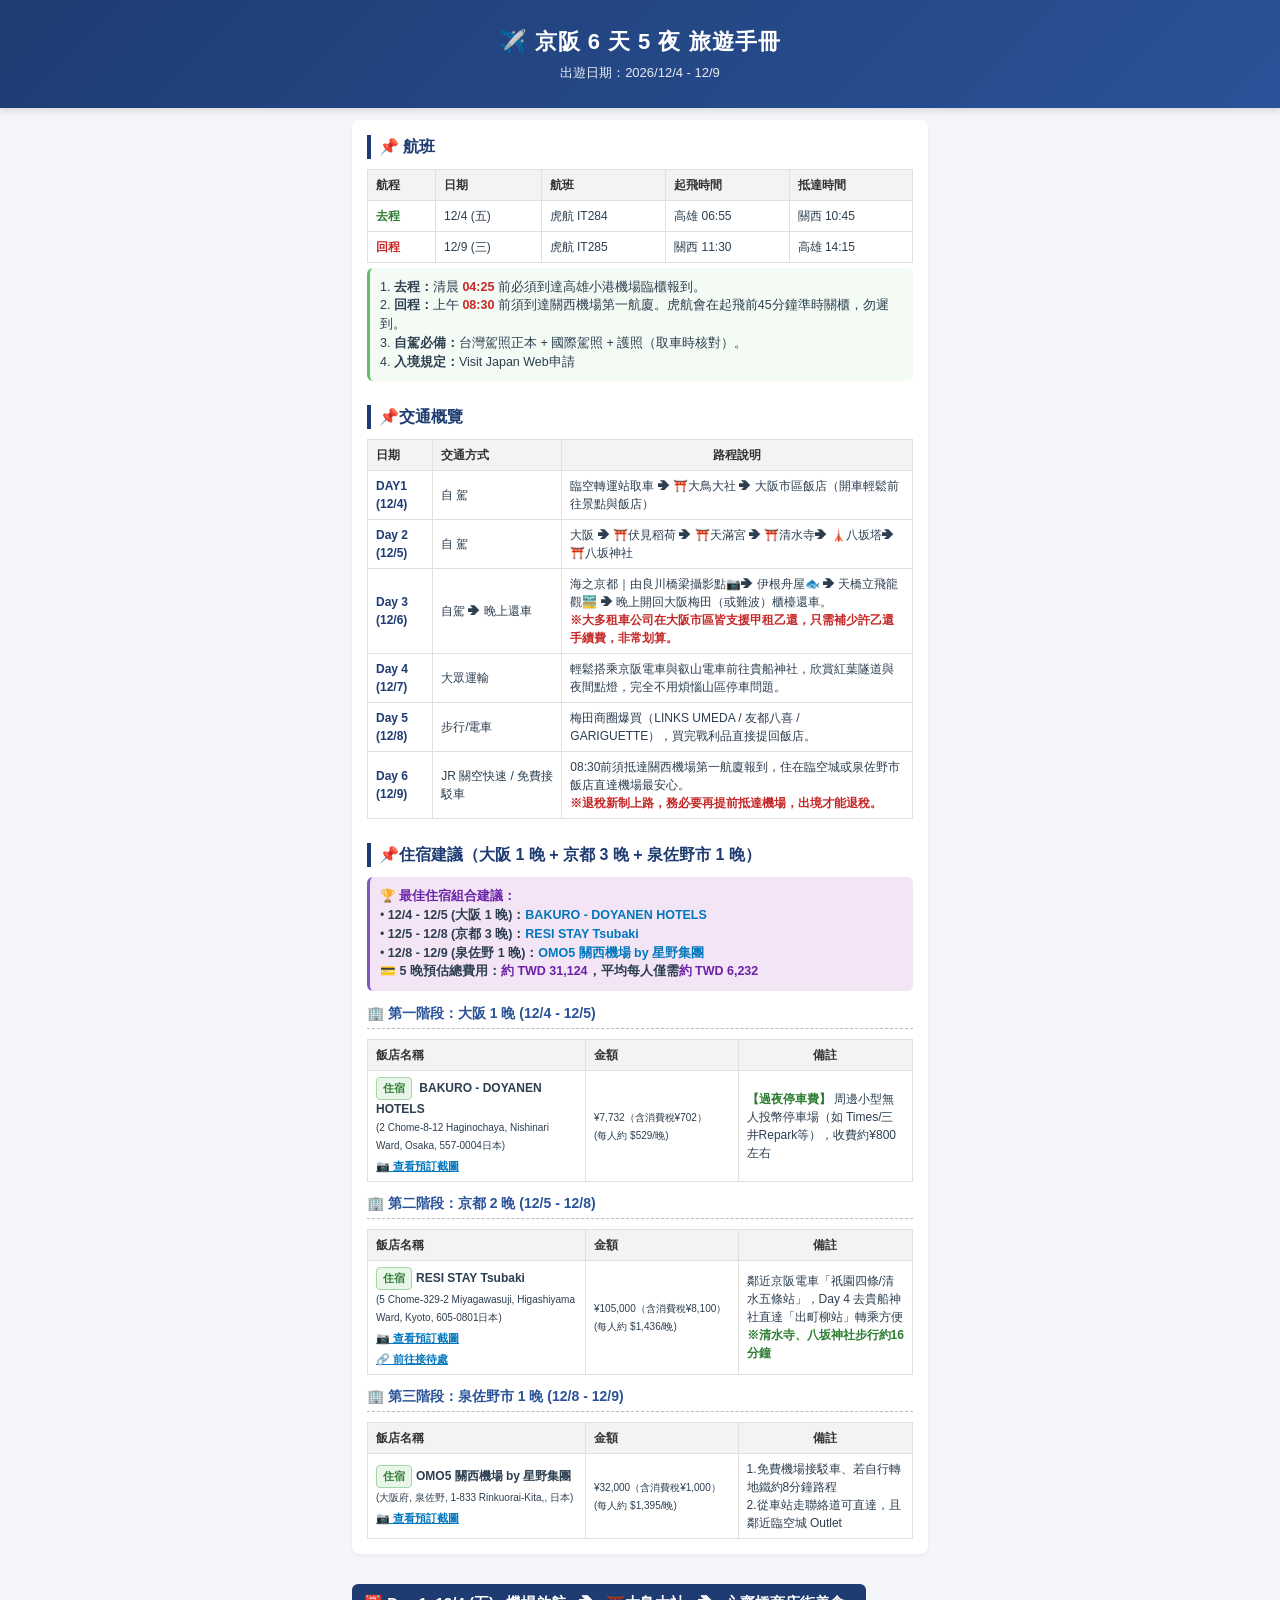
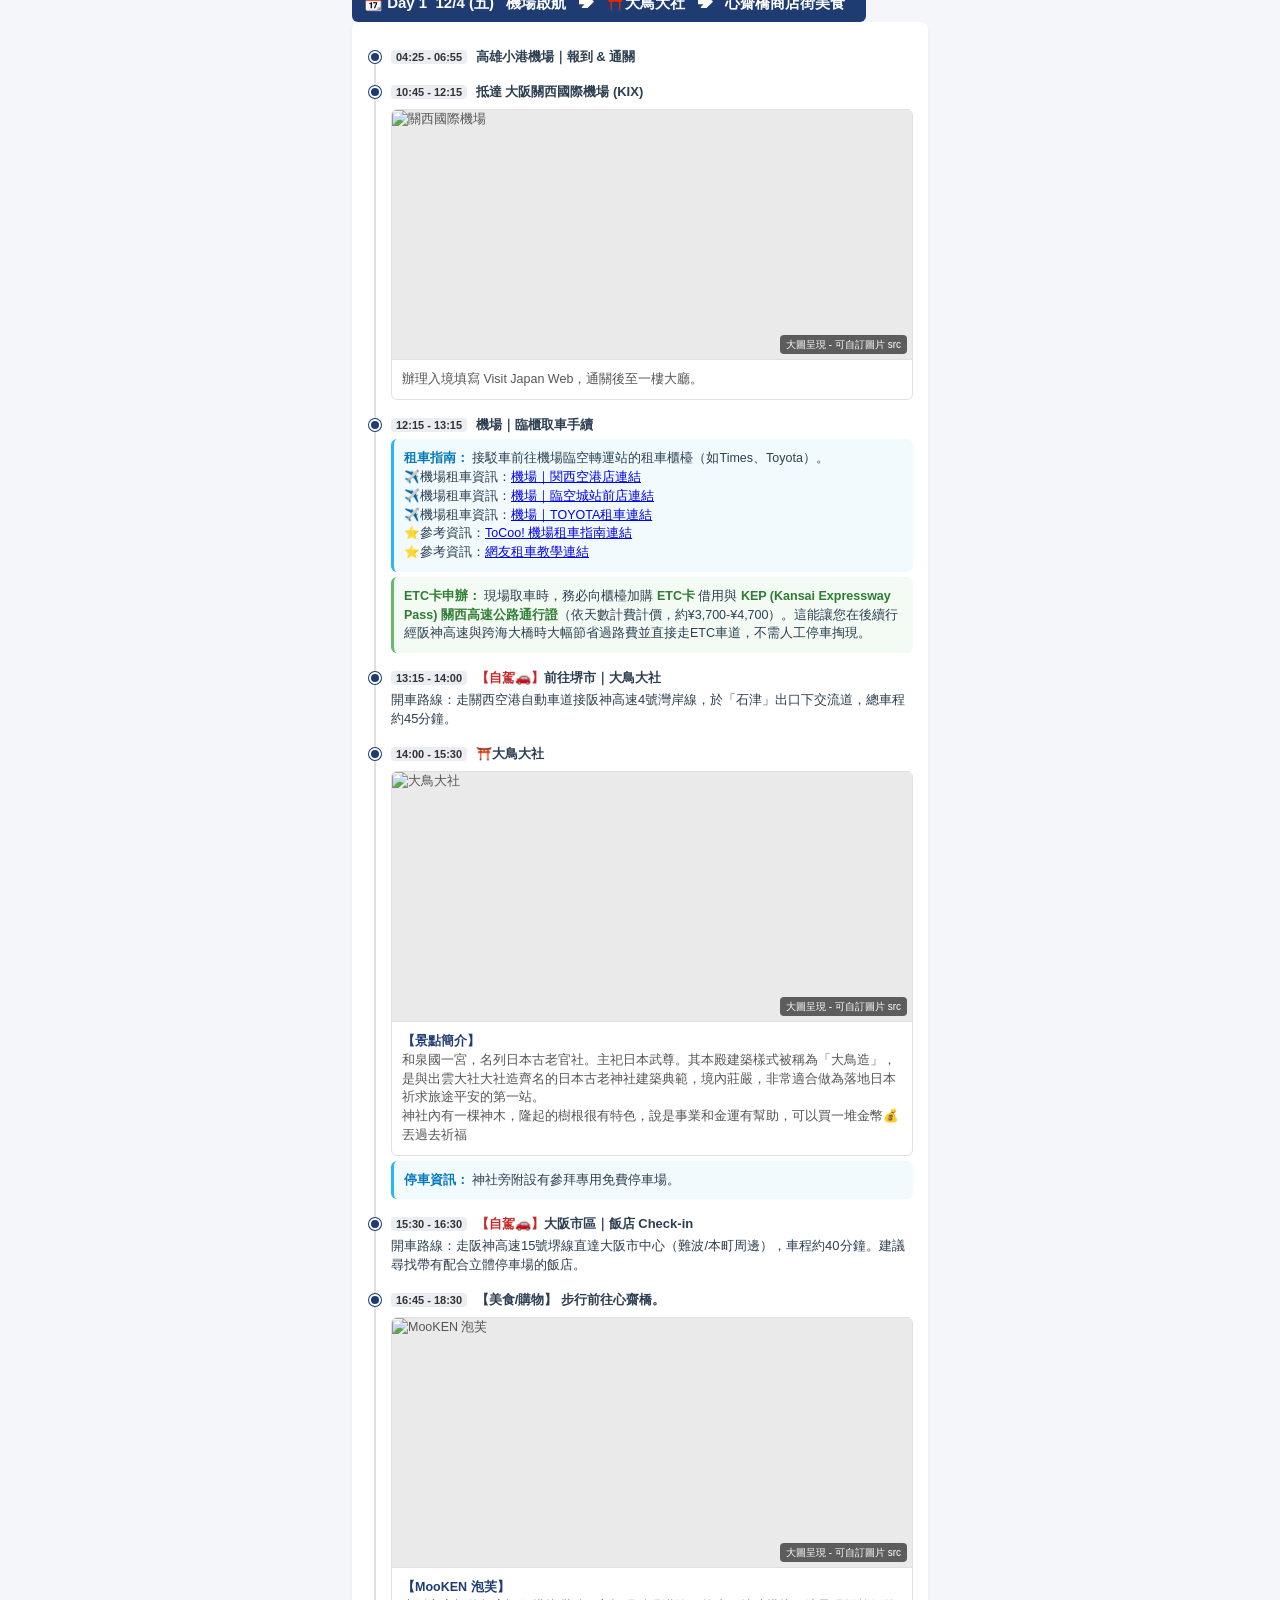
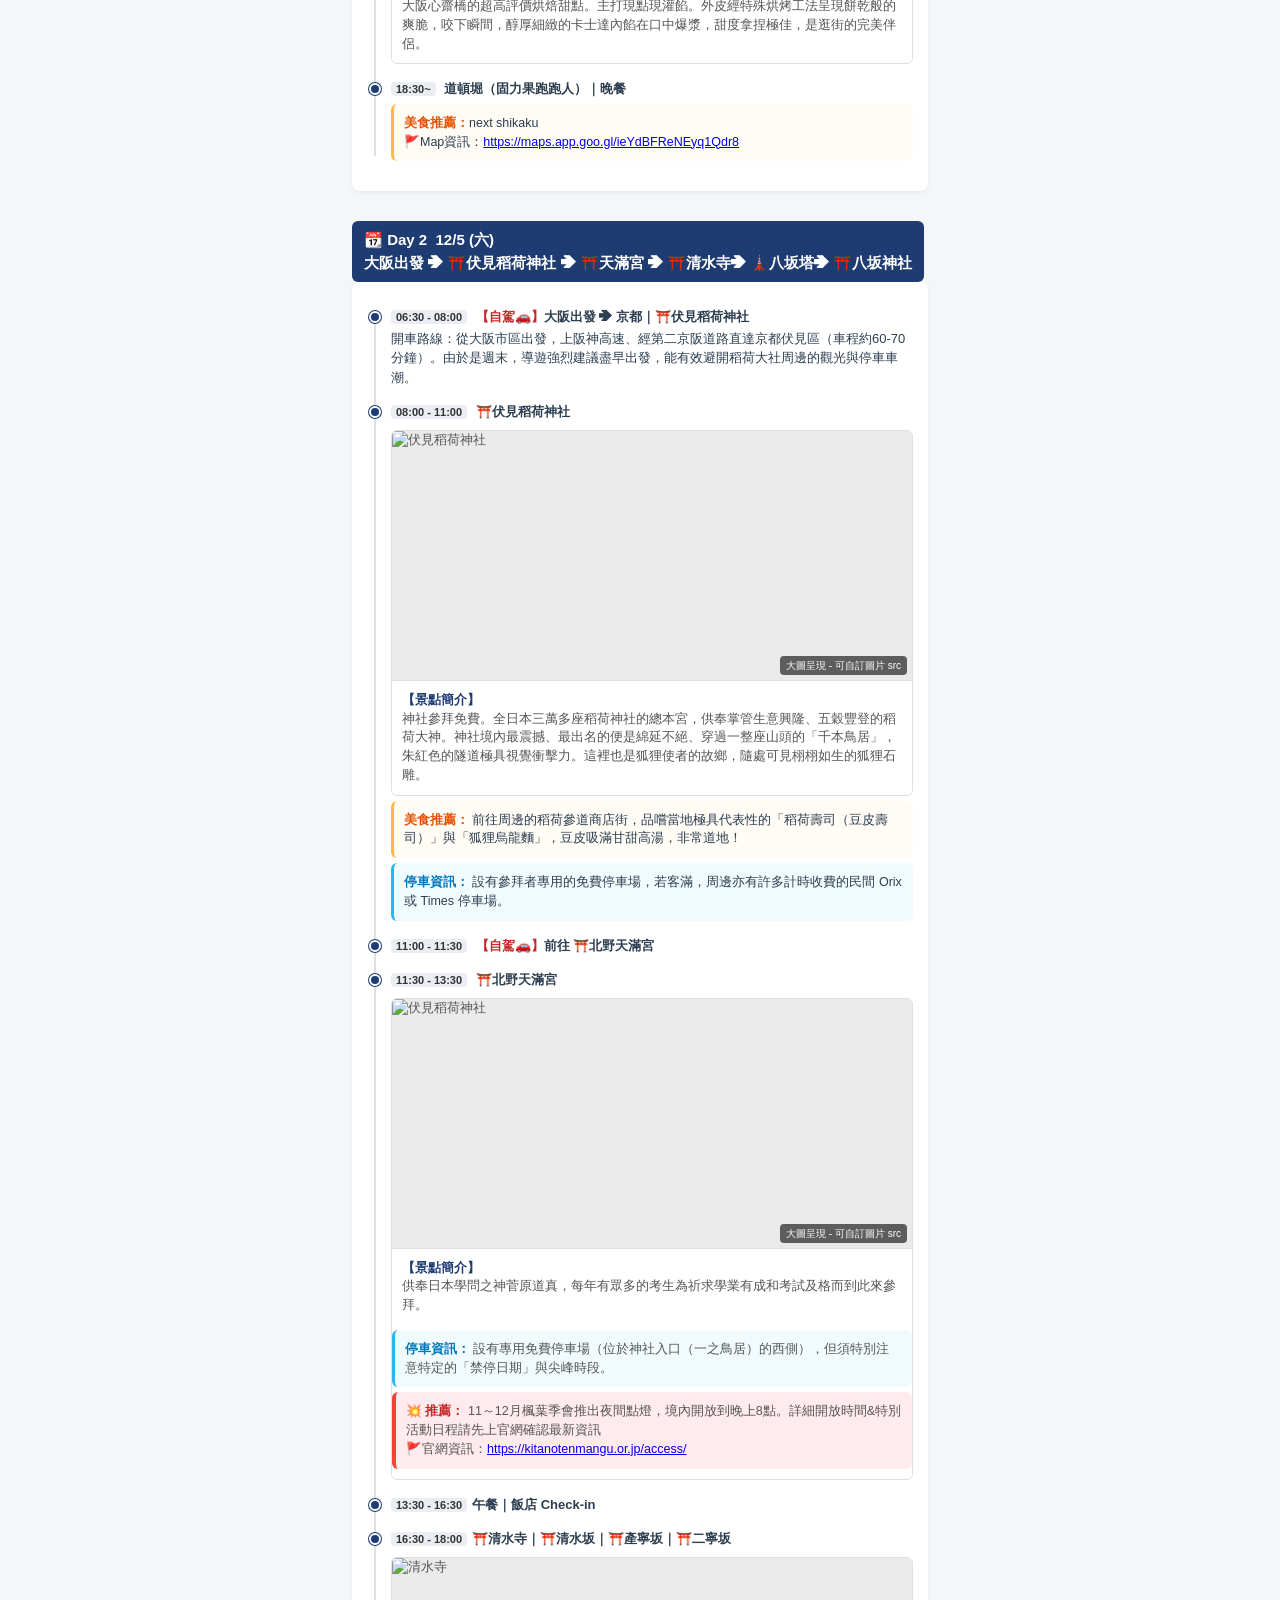
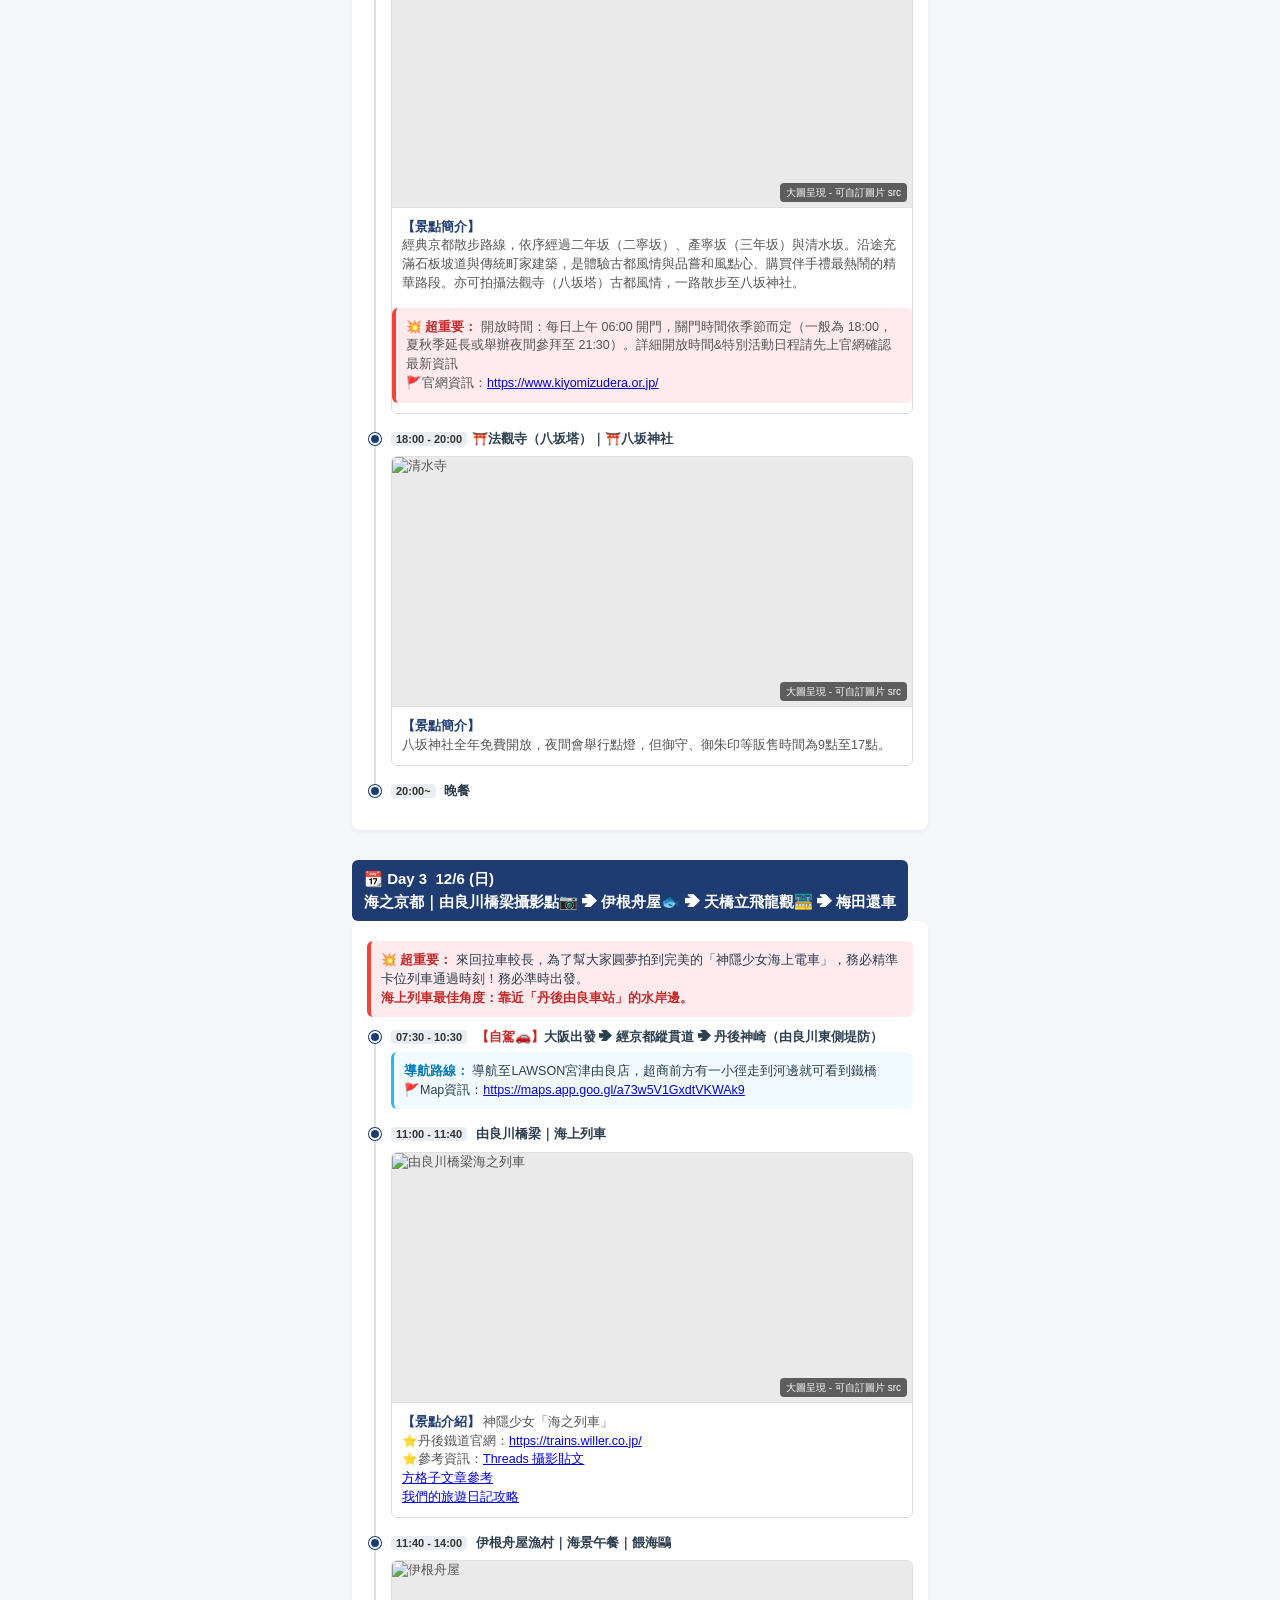
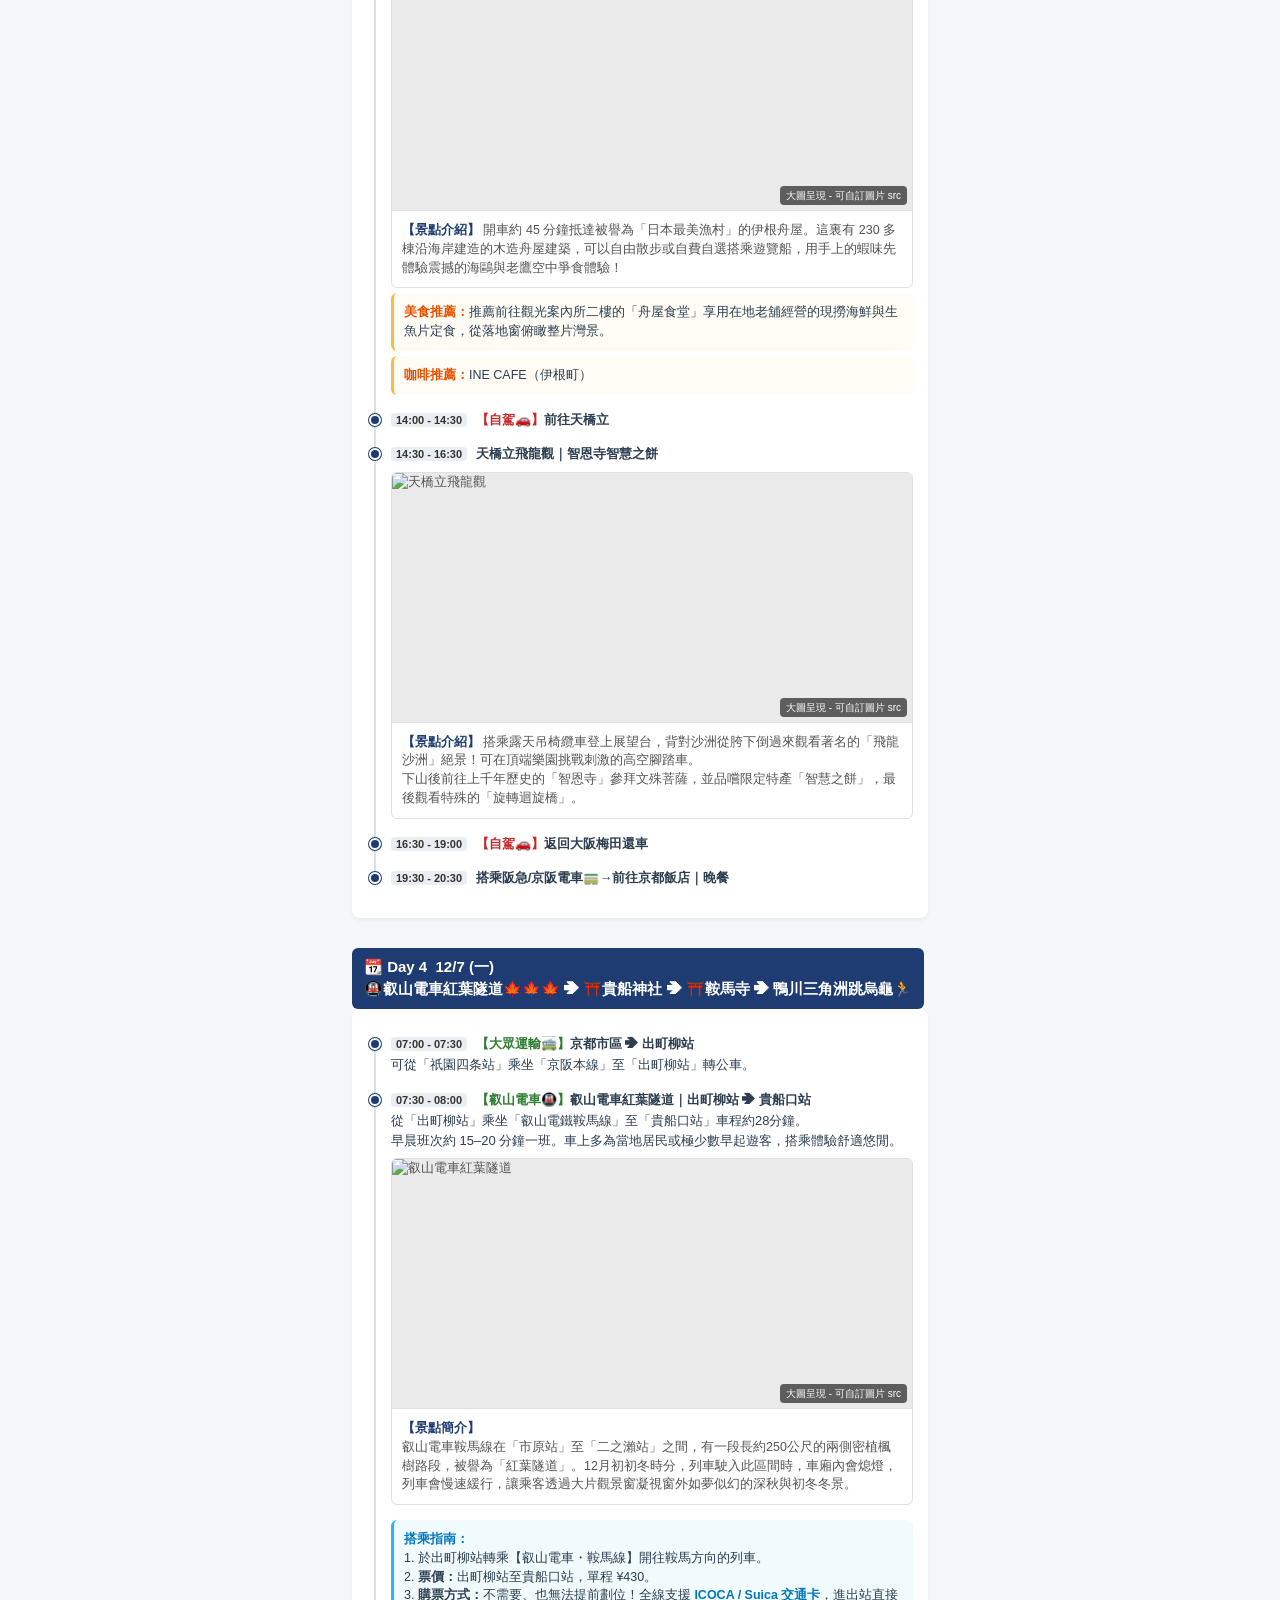
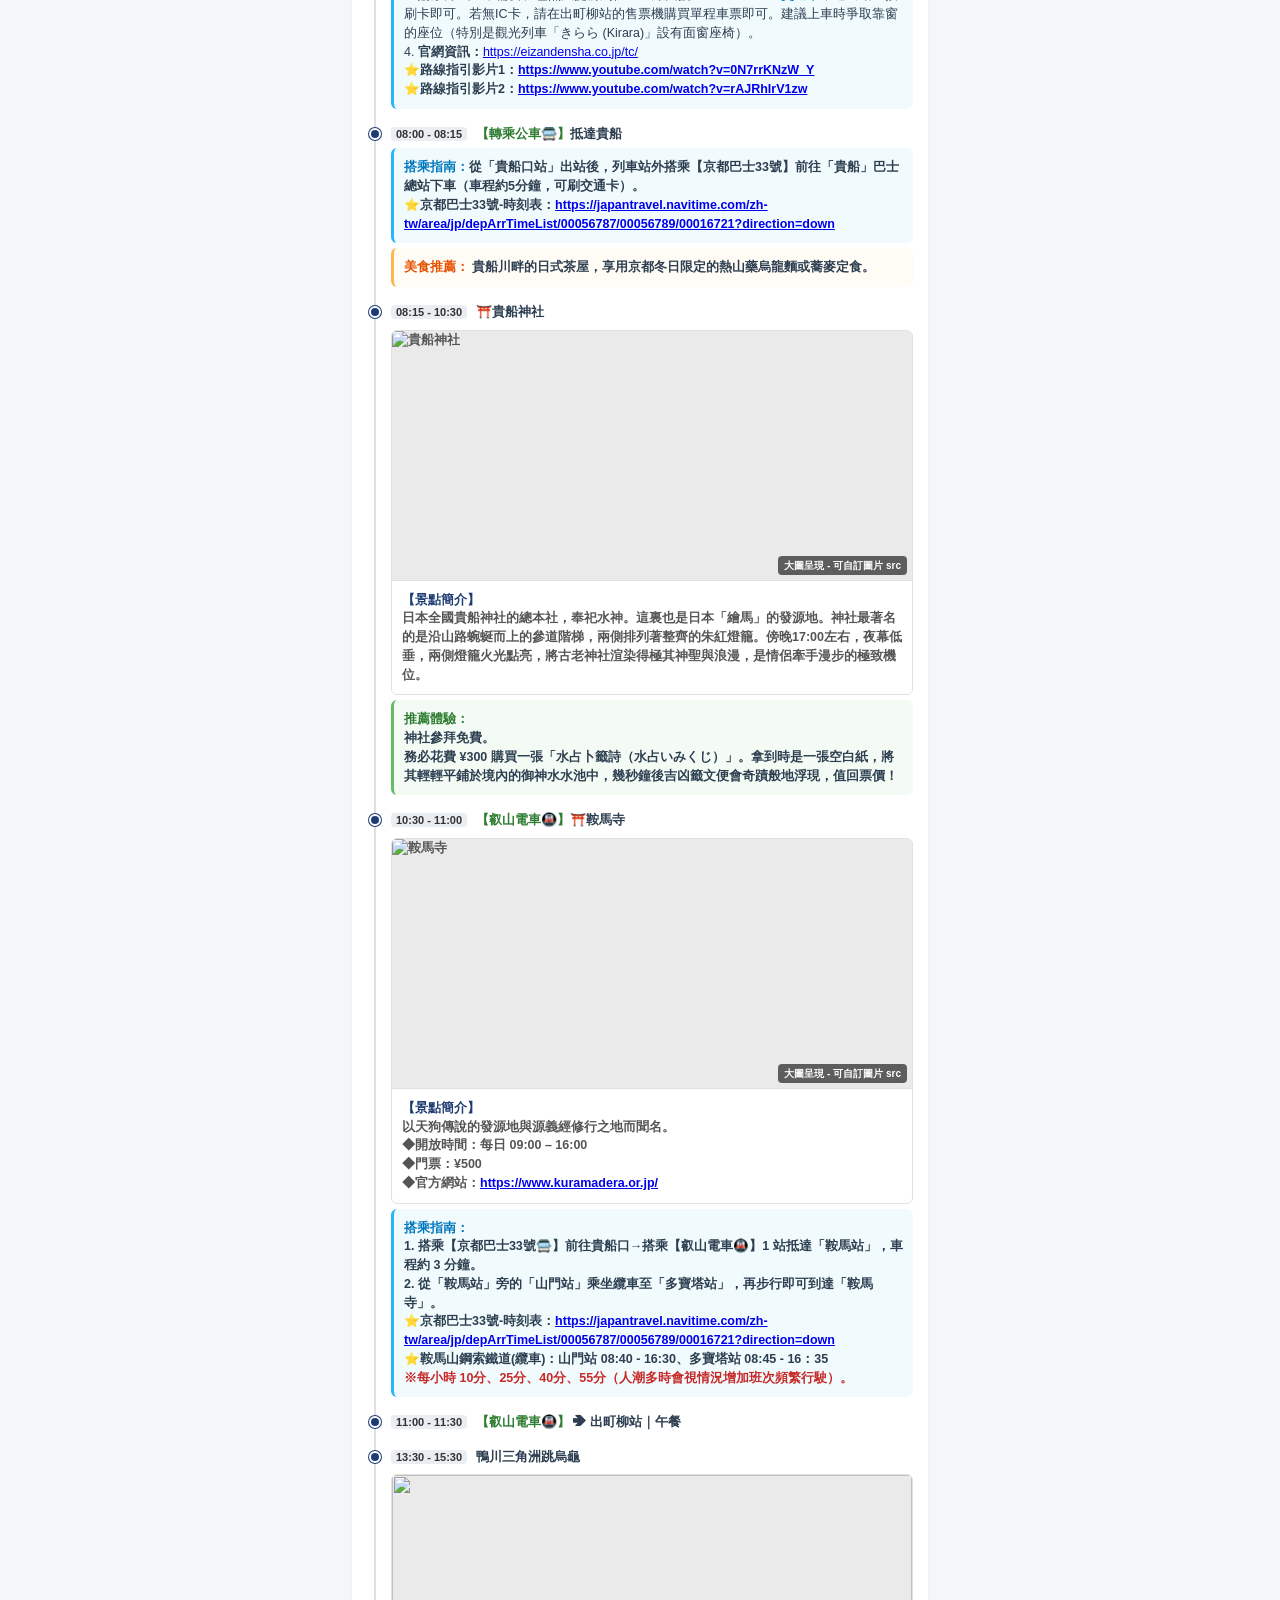
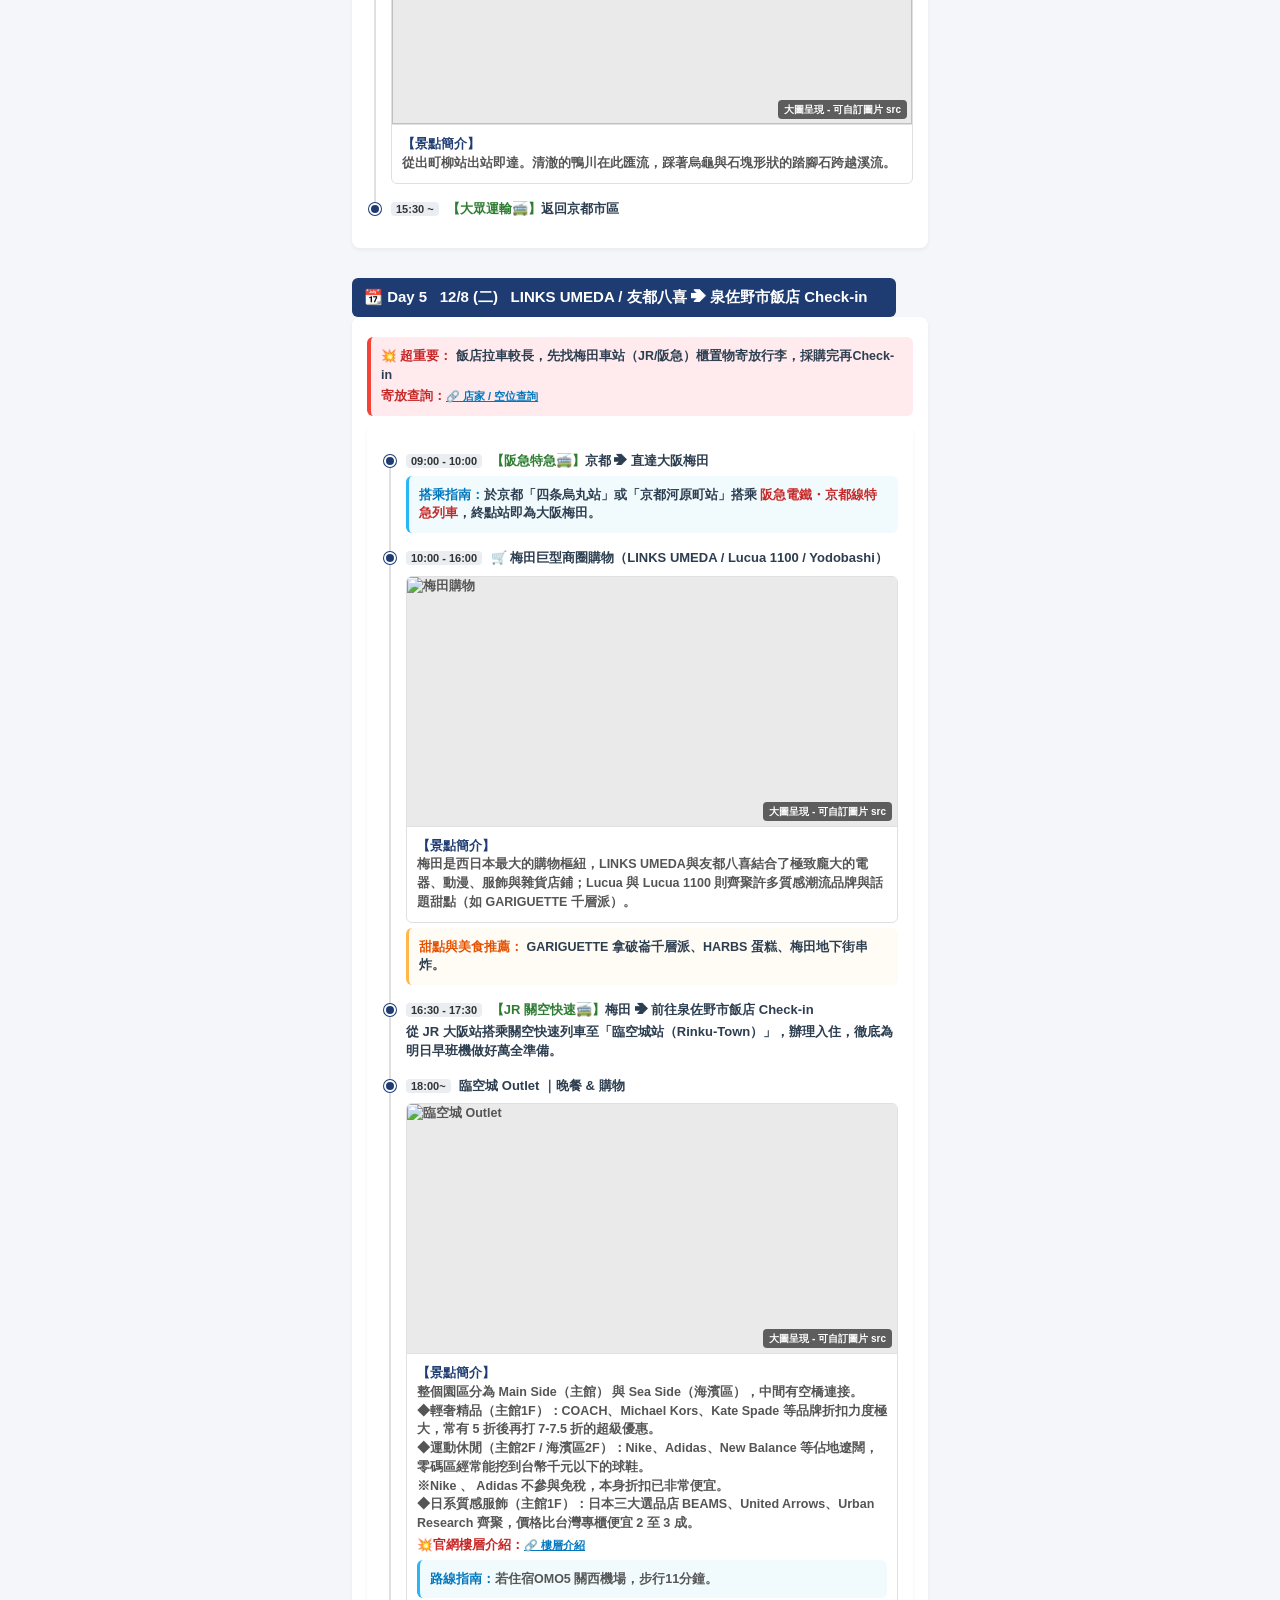
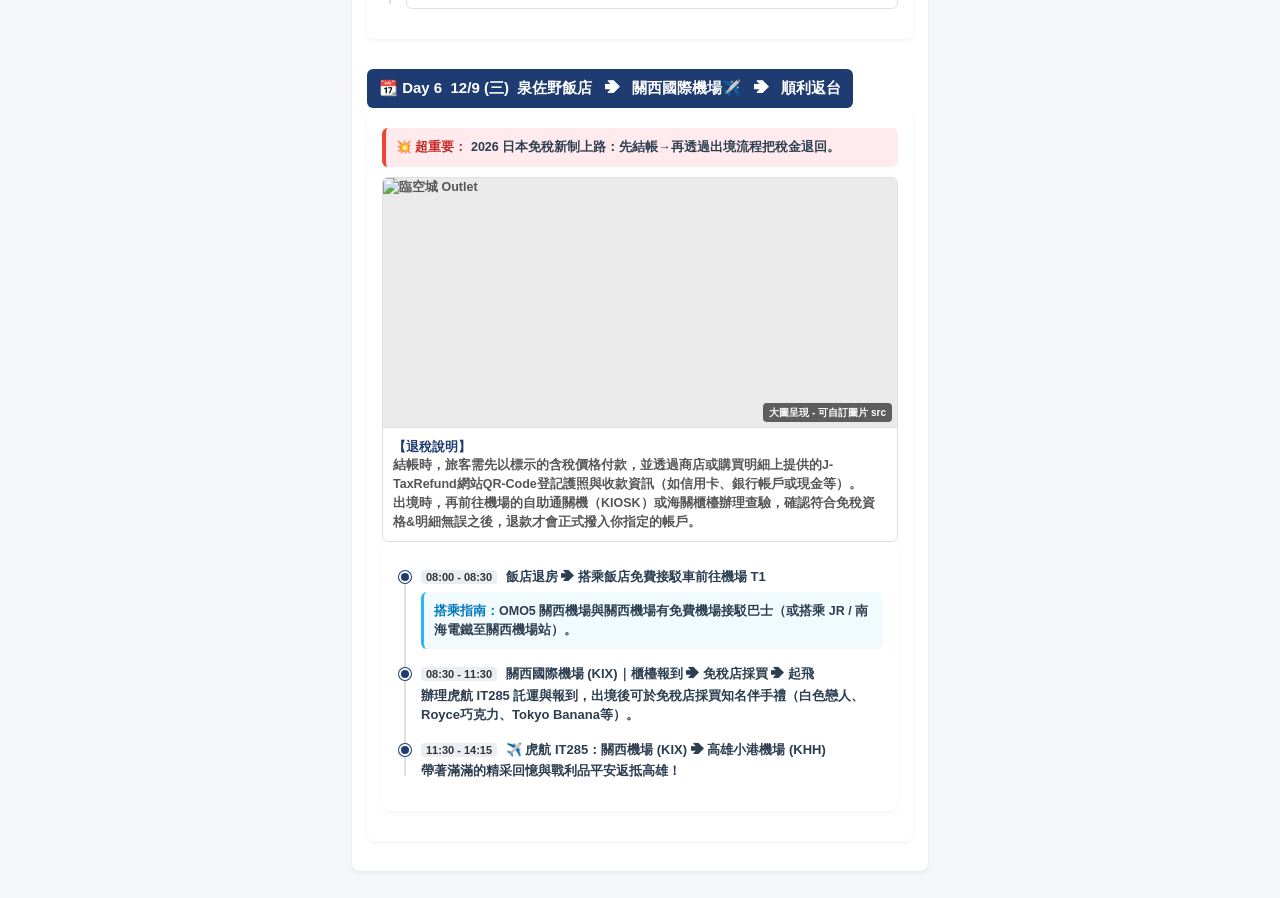
==== commit bb7fed35: "Add files via upload" ====
--- a/osaka.html
+++ b/osaka.html
@@ -141,15 +141,15 @@
             </table>
 
             <br>
-            <!-- 📌 住宿建議 (大阪 2 晚 + 京都 2 晚 + 泉佐野市 1 晚) -->
+            <!-- 📌 住宿建議 (大阪 1 晚 + 京都 3 晚 + 泉佐野市 1 晚) -->
             <div class="section-title">📌住宿建議（大阪 1 晚 + 京都 3 晚 + 泉佐野市 1 晚）</div>
             
             <div class="info-box recommend">
                 <strong style="color: #6b21a8;">🏆 最佳住宿組合建議：</strong><br>
-                • <strong>12/4 - 12/5 (大阪 1 晚)：</strong><span class="text-bold text-blue">BESTIE - Doyanen Hotels</span> (促銷TWD 2,973) <br>
-                • <strong>12/5 - 12/8 (京都 3 晚)：</strong><span class="text-bold text-blue">RESI STAY Tsubaki</span> (促銷TWD 19,202) — 鄰近京阪電車，直達出町柳與貴船！<br>
-                • <strong>12/8 - 12/9 (泉佐野 1 晚)：</strong><span class="text-bold text-blue">OMO5 關西機場 by 星野集團</span> (促銷TWD 5,762) — 直通臨空城站，免費機場接駁車直達 T1！<br>
-                💳 <strong>5 晚預估總費用：</strong>約 TWD 27,937<strong>（平均每人僅需約 TWD 4,656）</strong>
+                • <strong>12/4 - 12/5 (大阪 1 晚)：</strong><span class="text-bold text-blue">BAKURO - DOYANEN HOTELS</span> <br>
+                • <strong>12/5 - 12/8 (京都 3 晚)：</strong><span class="text-bold text-blue">RESI STAY Tsubaki</span><br>
+                • <strong>12/8 - 12/9 (泉佐野 1 晚)：</strong><span class="text-bold text-blue">OMO5 關西機場 by 星野集團</span><br>
+                💳 <strong>5 晚預估總費用：<strong style="color: #6b21a8;">約 TWD 31,124</strong>，平均每人僅需</strong><strong style="color: #6b21a8;">約 TWD 6,232</strong>
             </div>
 
             <!-- 第一階段：大阪 -->
@@ -157,81 +157,39 @@
             <table>
                 <tr>
                     <th style="width: 40%;">飯店名稱</th>
-                    <th style="width: 23%;">預估金額 (6人)</th>
-                    <th style="text-align: center;">重點分析</th>
+                    <th style="width: 28%;">金額 </th>
+                    <th style="text-align: center;">備註</th>
 
                 </tr>
                 <tr>
                     <td>
-                        <span class="hotel-tag tag-best">首選</span><strong>BESTIE - Doyanen Hotels</strong><br><small>(大阪府, 大阪, 大阪市西成区萩之茶屋1-14-17, 日本)</small><br>
-                        <a href="https://www.booking.com/hotel/jp/bestie-by-doyanen.zh-tw.html?aid=318615&label=New_Chinese_Traditional_ZH-XT_24509418865-8gHVVMcbDWDHIx95ux6v2ASM813129018449%3Apl%3Ata%3Ap1%3Ap2%3Aac%3Aap%3Aneg%3Afi%3Atikwl-64415224945%3Alp9255291%3Ali%3Adem%3Adm-sYFVD5%401784738300&sid=73a257d289bcbc087836c52eb2b1bd4b&all_sr_blocks=1107347003_405272115_2_0_0%2C1107347003_405272115_2_0_0%2C1107347003_405272115_2_0_0&checkin=2026-12-04&checkout=2026-12-05&dest_id=2883&dest_type=district&dist=0&group_adults=6&group_children=0&hapos=11&highlighted_blocks=1107347003_405272115_2_0_0%2C1107347003_405272115_2_0_0%2C1107347003_405272115_2_0_0&hpos=11&matching_block_id=1107347003_405272115_2_0_0&nflt=price%3DTWD-min-3000-1&no_rooms=3&req_adults=6&req_children=0&room1=A%2CA&room2=A%2CA&room3=A%2CA&sb_price_type=total&sr_order=popularity&sr_pri_blocks=1107347003_405272115_2_0_0__500033%2C1107347003_405272115_2_0_0__500033%2C1107347003_405272115_2_0_0__500033&srepoch=1785032662&srpvid=2e060e53bac60731&type=total&ucfs=1&
-" target="_blank" class="hotel-link">🔗 查看/預訂飯店</a>
+                        <span class="hotel-tag tag-best">住宿</span><strong> BAKURO - DOYANEN HOTELS</strong><br><small>(2 Chome-8-12 Haginochaya, Nishinari Ward, Osaka, 557-0004日本)</small><br>
+                        <a href="BAKURO DOYANEN HOTELS.jpg" target="_blank" class="hotel-link">📷 查看預訂截圖</a>
                     </td>
-                    <td>促銷TWD 2,973<br><small>(每人約 $493/晚)</small></td>
-                    <td><span class="text-green text-bold">【優勢】</span> 雙人房x3，價格便宜。<br><span class="text-orange">【缺點】</span> 無停車位。</td>
+                    <td><small>¥7,732（含消費稅¥702）</small><br><small>(每人約 $529/晚)</small></td>
+                    <td><span class="text-green text-bold">【過夜停車費】</span> 周邊小型無人投幣停車場（如 Times/三井Repark等），收費約¥800左右<br></td>
+                </tr>
+                <tr>
+            </table>
+
+            <!-- 第二階段：京都 -->
+            <div class="sub-section-title">🏢 第二階段：京都 2 晚 (12/5 - 12/8)</div>
+            <table>
+                <tr>
+                    <th style="width: 40%;">飯店名稱</th>
+                    <th style="width: 28%;">金額</th>
+                    <th style="text-align: center;">備註</th>
                 </tr>
                 <tr>
                     <td>
-                        <span class="hotel-tag tag-option">備選</span><strong>W&J Dream Stay (一棟別墅)</strong><br><small>(大阪府, 大阪, 天下茶屋２丁目９−13, 日本)</small><br>
-                        <a href="https://www.booking.com/hotel/jp/w-amp-j-dream-stay.zh-tw.html?aid=318615&label=New_Chinese_Traditional_ZH-XT_24509418865-8gHVVMcbDWDHIx95ux6v2ASM813129018449%3Apl%3Ata%3Ap1%3Ap2%3Aac%3Aap%3Aneg%3Afi%3Atikwl-64415224945%3Alp9255291%3Ali%3Adem%3Adm-sYFVD5%401784738300&sid=73a257d289bcbc087836c52eb2b1bd4b&all_sr_blocks=1005281105_373272234_0_0_0&checkin=2026-12-04&checkout=2026-12-05&dest_id=2883&dest_type=district&dist=0&group_adults=6&group_children=0&hapos=19&highlighted_blocks=1005281105_373272234_0_0_0&hpos=19&matching_block_id=1005281105_373272234_0_0_0&nflt=price%3DTWD-min-3000-1&no_rooms=3&req_adults=6&req_children=0&room1=A%2CA&room2=A%2CA&room3=A%2CA&sb_price_type=total&sr_order=popularity&sr_pri_blocks=1005281105_373272234_0_0_0__1566000&srepoch=1785031390&srpvid=2e060e53bac60731&type=total&ucfs=1&#map_closed" target="_blank" class="hotel-link">🔗 查看/預訂飯店</a>
+                        <span class="hotel-tag tag-best">住宿</span><strong>RESI STAY Tsubaki</strong><br><small>(5 Chome-329-2 Miyagawasuji, Higashiyama Ward, Kyoto, 605-0801日本)</small><br>
+                        <a href="1205-1208｜RESI STAY Tsubaki .jpg" target="_blank" class="hotel-link">📷 查看預訂截圖</a><br>
+                        <a href="https://www.instagram.com/reels/DXxniFghXle/" target="_blank" class="hotel-link">🔗 前往接待處</a>
                     </td>
-                    <td>促銷TWD 3,103<br><small>(每人約 $517/晚)</small></td>
-                    <td><span class="text-green text-bold">【優勢】</span> 一棟別墅，3 房間。<br><span class="text-red">【缺點】</span> 無停車位。</td>
-                </tr>
-                <tr>
-                    <td>
-                        <span class="hotel-tag tag-option">備選</span><strong>BRACKETS HOTEL Osaka Hommachi</strong><br><small>(4 Chome-5-18 Minamihonmachi, Chuo Ward, Osaka, 541-0054日本)</small><br>
-                        <a href="https://www.booking.com/hotel/jp/brackets-osaka-hommachi.zh-tw.html?aid=318615&label=New_Chinese_Traditional_ZH-XT_24509418865-8gHVVMcbDWDHIx95ux6v2ASM813129018449%3Apl%3Ata%3Ap1%3Ap2%3Aac%3Aap%3Aneg%3Afi%3Atikwl-64415224945%3Alp9255291%3Ali%3Adem%3Adm-sYFVD5%401784738300&sid=73a257d289bcbc087836c52eb2b1bd4b&all_sr_blocks=1435643801_415071019_0_0_0%2C1435643801_415071019_0_0_0&checkin=2026-12-04&checkout=2026-12-05&dest_id=-240905&dest_type=city&dist=0&group_adults=2&group_children=0&hapos=4&highlighted_blocks=1435643801_415071019_0_0_0%2C1435643801_415071019_0_0_0&hpos=4&matching_block_id=1435643801_415071019_0_0_0&nflt=price%3DTWD-min-2500-1%3Breview_score%3D80%3Bfc%3D2&no_rooms=2&req_adults=2&req_children=0&room1=A&room2=A&sb_price_type=total&sr_order=popularity&sr_pri_blocks=1435643801_415071019_0_0_0__522612%2C1435643801_415071019_0_0_0__522612&srepoch=1785030533&srpvid=3f530c7c725c01e7&type=total&ucfs=1&" target="_blank" class="hotel-link">🔗 查看/預訂飯店</a>
-                    </td>
-                    <td>促銷TWD 3,495<br><small>(每人約 $583/晚)</small></td>
-                    <td><span class="text-green text-bold">【優勢】</span> 價格便宜。<br><span class="text-red">【缺點】</span> 無停車位。</td>
-                </tr>
-                <tr>
-                    <td>
-                        <span class="hotel-tag tag-option">備選</span><strong>Shinsaibashi ARTY Inn</strong><br><small>(大阪府, 大阪, 2-17-3 Nishishinsaibashi, Chuo-ku, 日本)</small><br>
-                         <a href="https://arty-inn.com/shinsaibashi/cn/" target="_blank" class="hotel-link">🔗 官方網站 / 預訂</a><br>
-                        <a href="https://www.booking.com/hotel/jp/xin-zhai-qiao-aruteiin-da-ban-fu-da-ban-shi.zh-tw.html?aid=311984&label=xin-zhai-qiao-aruteiin-da-ban-fu-da-ban-shi-3V%2Ad5J5oqDgYY8H48lDMZgS630503105975%3Apl%3Ata%3Ap1%3Ap2%3Aac%3Aap%3Aneg%3Afi%3Atikwd-1996016989917%3Alp9252980%3Ali%3Adec%3Adm%3Appccp%3DUmFuZG9tSVYkc2RlIyh9YXORK0YJiVoOxcWODxYDaAA&sid=73a257d289bcbc087836c52eb2b1bd4b&all_sr_blocks=814453006_400146322_2_0_0%2C814453006_400146322_2_0_0%2C814453006_400146322_2_0_0&checkin=2026-12-04&checkout=2026-12-05&dest_id=-240905&dest_type=city&dist=0&group_adults=6&group_children=0&hapos=1&highlighted_blocks=814453006_400146322_2_0_0%2C814453006_400146322_2_0_0%2C814453006_400146322_2_0_0&hpos=1&matching_block_id=814453006_400146322_2_0_0&no_rooms=3&req_adults=6&req_children=0&room1=A%2CA&room2=A%2CA&room3=A%2CA&sb_price_type=total&sr_order=popularity&sr_pri_blocks=814453006_400146322_2_0_0__1346400%2C814453006_400146322_2_0_0__1346400%2C814453006_400146322_2_0_0__1346400&srepoch=1785031876&srpvid=9de20f5ec66f0136&type=total&ucfs=1& target="_blank" class="hotel-link">🔗 查看/預訂飯店</a>
-                    </td>
-                    <td>促銷TWD 8,004 <br><small>(每人約 $1,334/晚)</small></td>
-                    <td><span class="text-green text-bold">【優勢】</span> 鄰近心齋橋筋商店街。<br><span class="text-red">【缺點】</span> 無停車位。</td>
-                </tr>
-            </table>
-
-            <!-- 第二階段：京都 -->
-            <div class="sub-section-title">🏢 第二階段：京都 2 晚 (12/6 - 12/8)</div>
-            <table>
-                <tr>
-                    <th style="width: 40%;">飯店名稱</th>
-                    <th style="width: 23%;">預估金額 (6人)</th>
-                    <th style="text-align: center;">重點分析</th>
-                </tr>
-                <tr>
-                    <td>
-                        <span class="hotel-tag tag-best">首選</span><strong>RESI STAY Tsubaki</strong><br><small>(京都府, 京都, Higashiyama-ku Miyagawasuji 5-329-2, 日本)</small><br>
-                        <a href="https://www.booking.com/hotel/jp/resi-stay-koan-bettei.html?ssne=%E4%BA%AC%E9%83%BD&ssne_untouched=%E4%BA%AC%E9%83%BD&highlighted_hotels=3501808&ss=%E4%BA%AC%E9%83%BD&dest_id=-235402&dest_type=city&hp_avform=1&origin=hp&do_availability_check=1&label=New_Chinese_Traditional_ZH-XT_24509424385-EvkpFC_vhmt42KakqAzt7QS813024753570%3Apl%3Ata%3Ap1%3Ap2%3Aac%3Aap%3Aneg%3Afi55765997455%3Atikwl-355815316927%3Alp9197606%3Ali%3Adec%3Adm&sid=73a257d289bcbc087836c52eb2b1bd4b&aid=318615&lang=zh-tw&sb=1&src_elem=sb&src=hotel&group_adults=6&no_rooms=1&group_children=0&checkin=2026-12-05&checkout=2026-12-08&req_adults=6&req_children=0" target="_blank" class="hotel-link">🔗 查看/預訂飯店</a>
-                    </td>
-                    <td>促銷TWD 19,202<br><small>(每人約 $1,067/晚)</small></td>
-                    <td><span class="text-green text-bold">【優勢】</span> 鄰近京阪電車「祇園四條/清水五條站」，Day 4 去貴船神社直達「出町柳站」轉乘極方便。<br><span class="text-green"> <strong>※清水寺、八坂神社步行約16分鐘</span></strong><br><span class="text-red">【缺點】</span> 2人房+4人房<br></td>
-                </tr>
-                <tr>
-                    <td>
-                        <span class="hotel-tag tag-option">備選</span><strong>鈴 祇園八坂前-日式連棟別墅</strong><br><small>(京都府, 京都, Higashiyama-ku Rinkacho 436-4, 日本)</small><br>
-                        <a href="https://www.booking.com/hotel/jp/ling-zhi-yuan-ba-ban-qian.html?ssne=%E4%BA%AC%E9%83%BD&ssne_untouched=%E4%BA%AC%E9%83%BD&highlighted_hotels=2410897&ss=%E4%BA%AC%E9%83%BD&dest_id=-235402&dest_type=city&hp_avform=1&origin=hp&do_availability_check=1&label=New_Chinese_Traditional_ZH-XT_24509424385-EvkpFC_vhmt42KakqAzt7QS813024753570%3Apl%3Ata%3Ap1%3Ap2%3Aac%3Aap%3Aneg%3Afi55840311228%3Atikwl-303472602395%3Alp9197606%3Ali%3Adec%3Adm&sid=73a257d289bcbc087836c52eb2b1bd4b&aid=318615&lang=zh-tw&sb=1&src_elem=sb&src=hotel&checkin=2026-12-05&checkout=2026-12-08&group_adults=6&no_rooms=1&group_children=0#group_recommendation" target="_blank" class="hotel-link">🔗 查看/預訂飯店</a>
-                    </td>
-                    <td>TWD  49,323<br><small>(每人約 $2,740/晚)</small></td>
-                    <td><span class="text-green text-bold">【優勢】</span> 經典日式町家奢華體驗，鄰近八坂神社、祇園商圈。<br><span class="text-green"> <strong>※清水寺、八坂神社步行約16分鐘</span></strong><br><span class="text-red">【缺點】</span> 2人房+4人房<br></td>
-                </tr>
-                <tr>
-                    <td>
-                        <span class="hotel-tag tag-option">備選</span><strong>三條白川浩二三谷別墅</strong><br><small>(京都府, 京都, Higashiyama-ku Awataguchi, Sanjobocho 32-2, 日本)</small><br>
-                        <a href="https://go-machiyainnsandhotels.reservation.jp/ja/hotels/machiya-villa/plans?checkin_date=20261206&checkout_date=20261208&adults=6&child1=0&child2=0&child3=0&child4=0&child5=0&children=0&rooms=1&dayuseFlg=0&sort=2
-" target="_blank" class="hotel-link">🔗 官方網站 / 預訂</a><br>
-                        <a href="https://www.booking.com/hotel/jp/machiya-villa.html?ssne=%E4%BA%AC%E9%83%BD&ssne_untouched=%E4%BA%AC%E9%83%BD&highlighted_hotels=2945677&ss=%E4%BA%AC%E9%83%BD&dest_id=-235402&dest_type=city&hp_avform=1&origin=hp&do_availability_check=1&label=New_Japanese_JA_19114765585-zQgQbE264GZ18_F5nv5AUQS217274943017%3Apl%3Ata%3Ap1%3Ap2%3Aac%3Aap%3Aneg%3Afi55795680992%3Atidsa-350979134524%3Alp9197606%3Ali%3Adec%3Adm&sid=73a257d289bcbc087836c52eb2b1bd4b&aid=318615&lang=zh-tw&sb=1&src_elem=sb&src=hotel&checkin=2026-12-05&checkout=2026-12-08&group_adults=6&no_rooms=1&group_children=0#group_recommendation
-" target="_blank" class="hotel-link">🔗 查看/預訂飯店</a>
-                    </td>
-                    <td>TWD 41,207<br><small>(每人約 $2,289/晚)</small></td>
-                    <td><span class="text-green text-bold">【優勢】</span> 經典日式包棟整棟體驗。<br><span class="text-green"> <strong>※八坂神社步行約16分鐘</span></strong><br><span class="text-red">【缺點】</span> 價格稍高，且轉乘京阪電車至出町柳需多走一段路<br></td>
-                </tr>
+                    <td><small>¥105,000（含消費稅¥8,100）</small><br><small>(每人約 $1,436/晚)</small></td>
+                    <td></span> 鄰近京阪電車「祇園四條/清水五條站」，Day 4 去貴船神社直達「出町柳站」轉乘方便<br><span class="text-green"> <strong>※清水寺、八坂神社步行約16分鐘<br></td>
+                </tr>
+                <tr>
             </table>
 
             <!-- 第三階段：泉佐野市 -->
@@ -239,46 +197,17 @@
             <table>
                 <tr>
                     <th style="width: 40%;">飯店名稱</th>
-                    <th style="width: 23%;">預估金額 (6人)</th>
-                    <th style="text-align: center;">重點分析</th>
+                    <th style="width: 28%;">金額</th>
+                    <th style="text-align: center;">備註</th>
                 </tr>
                 <tr>
                     <td>
-                        <span class="hotel-tag tag-best">首選</span><strong>OMO5 關西機場 by 星野集團</strong><br><small>(大阪府, 泉佐野, 1-833 Rinkuorai-Kita,, 日本)</small><br>
-                        <a href="https://www.booking.com/hotel/jp/omo-kansai-airport-by-hoshino-resorts.html?ssne=%E6%B3%89%E4%BD%90%E9%87%8E&ssne_untouched=%E6%B3%89%E4%BD%90%E9%87%8E&highlighted_hotels=9290352&ss=%E6%B3%89%E4%BD%90%E9%87%8E&dest_id=-231191&dest_type=city&hp_avform=1&origin=hp&do_availability_check=1&label=New_English_EN_TW_26761663105-ySXISxshohb8GDatgxAuWQS813129213341%3Apl%3Ata%3Ap1%3Ap2%3Aac%3Aap%3Aneg%3Afi%3Atikwl-64415224945%3Alp9197606%3Ali%3Adec%3Adm%3Aag26761663105%3Acmp394643185&sid=73a257d289bcbc087836c52eb2b1bd4b&aid=318615&lang=zh-tw&sb=1&src_elem=sb&src=hotel&checkin=2026-12-08&checkout=2026-12-09&group_adults=2&no_rooms=1&group_children=0#availability_target" target="_blank" class="hotel-link">🔗 查看/預訂飯店</a>
-                    </td>
-                    <td>TWD 5,762<br><small>(每人約 $960/晚)</small></td>
-                    <td><span class="text-green text-bold">【優勢】</span> 免費機場接駁車、若自行轉地鐵約8分鐘路程</td>
-                </tr>
-                <tr>
-                    <td>
-                        <span class="hotel-tag tag-option">備選</span><strong>Henn na Resort & Spa Kansai Airport</strong><br><small>(大阪府, 泉佐野, Rinkuouraikita 1-23, 日本)</small><br>
-                        <a href="https://www.booking.com/hotel/jp/bian-nahoteru-guan-xi-kong-gang.zh-tw.html?aid=318615&label=New_English_EN_TW_26761663105-ySXISxshohb8GDatgxAuWQS813129213341%3Apl%3Ata%3Ap1%3Ap2%3Aac%3Aap%3Aneg%3Afi%3Atikwl-64415224945%3Alp9197606%3Ali%3Adec%3Adm%3Aag26761663105%3Acmp394643185&sid=73a257d289bcbc087836c52eb2b1bd4b&all_sr_blocks=481723618_279741777_2_2_0_227427&checkin=2026-12-08&checkout=2026-12-09&dest_id=-231191&dest_type=city&dist=0&group_adults=2&group_children=0&hapos=2&highlighted_blocks=481723618_279741777_2_2_0_227427&hpos=2&matching_block_id=481723618_279741777_2_2_0_227427&nad_cpc=0.5&nad_id=7126b229-df94-4f1c-b761-0b4233bc3246_0&nad_placement=SR_MAIN&nad_track=[base64]&no_rooms=1&req_adults=2&req_children=0&room1=A%2CA&sb_price_type=total&sr_order=popularity&sr_pri_blocks=481723618_279741777_2_2_0_227427_794610&srepoch=1784966496&srpvid=6307386eb8e000c3&type=total&ucfs=1&
-" target="_blank" class="hotel-link">🔗 查看/預訂飯店</a>
-                    </td>
-                    <td>TWD 4,724 - 6,800<br><small>(每人約 $787/晚)</small></td>
-                    <td><span class="text-green text-bold">【優勢】</span> 有海景大浴場溫泉體驗。<br><span class="text-red">【缺點】</span> 轉地鐵約15分鐘路程。</td>
-                </tr>
-                <tr>
-                    <td>
-                        <span class="hotel-tag tag-option">備選</span><strong>R Hotel Kansai Airport</strong><br><small>(大阪府, 泉佐野, 若宮町5-3, 日本)</small><br>
-                        <a href="https://www.booking.com/hotel/jp/r-kansai-airport-quan-zuo-ye-shi.zh-tw.html?aid=318615&label=New_English_EN_TW_26761663105-ySXISxshohb8GDatgxAuWQS813129213341%3Apl%3Ata%3Ap1%3Ap2%3Aac%3Aap%3Aneg%3Afi%3Atikwl-64415224945%3Alp9197606%3Ali%3Adec%3Adm%3Aag26761663105%3Acmp394643185&sid=73a257d289bcbc087836c52eb2b1bd4b&all_sr_blocks=1132050901_385841682_2_0_0&checkin=2026-12-08&checkout=2026-12-09&dest_id=-231191&dest_type=city&dist=0&group_adults=6&group_children=0&hapos=4&highlighted_blocks=1132050901_385841682_2_0_0&hpos=4&matching_block_id=1132050901_385841682_2_0_0&no_rooms=1&req_adults=6&req_children=0&room1=A%2CA%2CA%2CA%2CA%2CA&sb_price_type=total&sr_order=popularity&sr_pri_blocks=1132050901_385841682_2_0_0__4671409&srepoch=1784947812&srpvid=4e4813e7336604a8&type=total&ucfs=1&
-" target="_blank" class="hotel-link">🔗 查看/預訂飯店</a>
-                    </td>
-                    <td>TWD 6,303<br><small>(每人約 $1,005/晚)</small></td>
-                    <td></span> 自行轉地鐵約11分鐘路程。</td>
-                </tr>
-                <tr>
-                    <td>
-                        <span class="hotel-tag tag-option">備選</span><strong>關西機場阿斯頓廣場酒店</strong><br><small>(大阪府, 泉佐野, Minami Nakayasumatsu 674-1, 日本)</small><br>
-                        <a href="https://booking.kyoto-plazahotels.com/booking/result?code=3856c659-834b-403e-b4cb-581a66d37d30&checkin=2026%2F12%2F08&checkout=2026%2F12%2F09&type=rooms&is_day_use=false&order=recommended&is_including_occupied=false&rooms=%5B%7B%22adults%22%3A2%2C%22children%22%3A0%7D%2C%7B%22adults%22%3A2%2C%22children%22%3A0%7D%2C%7B%22adults%22%3A2%2C%22children%22%3A0%7D%5D&locale=zh_Hant&mcp_currency=TWD
-" target="_blank" class="hotel-link">🔗 官方網站 / 預訂</a><br>
-                        <a href="https://www.booking.com/hotel/jp/aston-plaza-kansai-airport.zh-tw.html?aid=318615&label=New_English_EN_TW_26761663105-ySXISxshohb8GDatgxAuWQS813129213341%3Apl%3Ata%3Ap1%3Ap2%3Aac%3Aap%3Aneg%3Afi%3Atikwl-64415224945%3Alp9197606%3Ali%3Adec%3Adm%3Aag26761663105%3Acmp394643185&sid=73a257d289bcbc087836c52eb2b1bd4b&all_sr_blocks=222441402_393874168_2_2_0&checkin=2026-12-08&checkout=2026-12-09&dest_id=-231191&dest_type=city&dist=0&group_adults=2&group_children=0&hapos=12&highlighted_blocks=222441402_393874168_2_2_0&hpos=12&matching_block_id=222441402_393874168_2_2_0&no_rooms=1&req_adults=2&req_children=0&room1=A%2CA&sb_price_type=total&sr_order=popularity&sr_pri_blocks=222441402_393874168_2_2_0__792000&srepoch=1784966589&srpvid=646938348b1303cb&type=total&ucfs=1&
-" target="_blank" class="hotel-link">🔗 查看/預訂飯店</a>
-                    </td>
-                    <td>TWD 5,040 - 5,244<br><small>(每人約 $840-874/晚)</small></td>
-                    <td><span class="text-green text-bold">【優勢】</span> 價格實惠且提供免費機場接駁服務。<br><span class="text-red">【缺點】</span> </strong>若錯過專屬接駁車，交通轉換會相當繁瑣，自行轉地鐵約30分鐘路程。</td>
-                </tr>
+                        <span class="hotel-tag tag-best">住宿</span><strong>OMO5 關西機場 by 星野集團</strong><br><small>(大阪府, 泉佐野, 1-833 Rinkuorai-Kita,, 日本)</small><br>
+                        <a href="1208｜OMO星野飯店.jpg" target="_blank" class="hotel-link">📷 查看預訂截圖</a><br>
+                    <td><small>¥32,000（含消費稅¥1,000）</small><br><small>(每人約 $1,395/晚)</small></td>
+                    <td></span>1.免費機場接駁車、若自行轉地鐵約8分鐘路程<br>2.從車站走聯絡道可直達，且鄰近臨空城 Outlet</td>
+                </tr>
+                <tr>
             </table>
         </div>
 
@@ -690,7 +619,6 @@
 <span class="text-red text-bold">💥官網樓層介紹：</span><a href="https://www.premiumoutlets.co.jp/cht/kobesanda/brands/?tab=1" target="_blank" class="hotel-link">🔗 樓層介紹</a>
                         <div class="info-box traffic">                
                         <strong><span class="text-blue">路線指南：</span></strong>若住宿OMO5 關西機場，步行11分鐘。<br>
-                        </div>
                     </div>
                 </li>
             </ul>
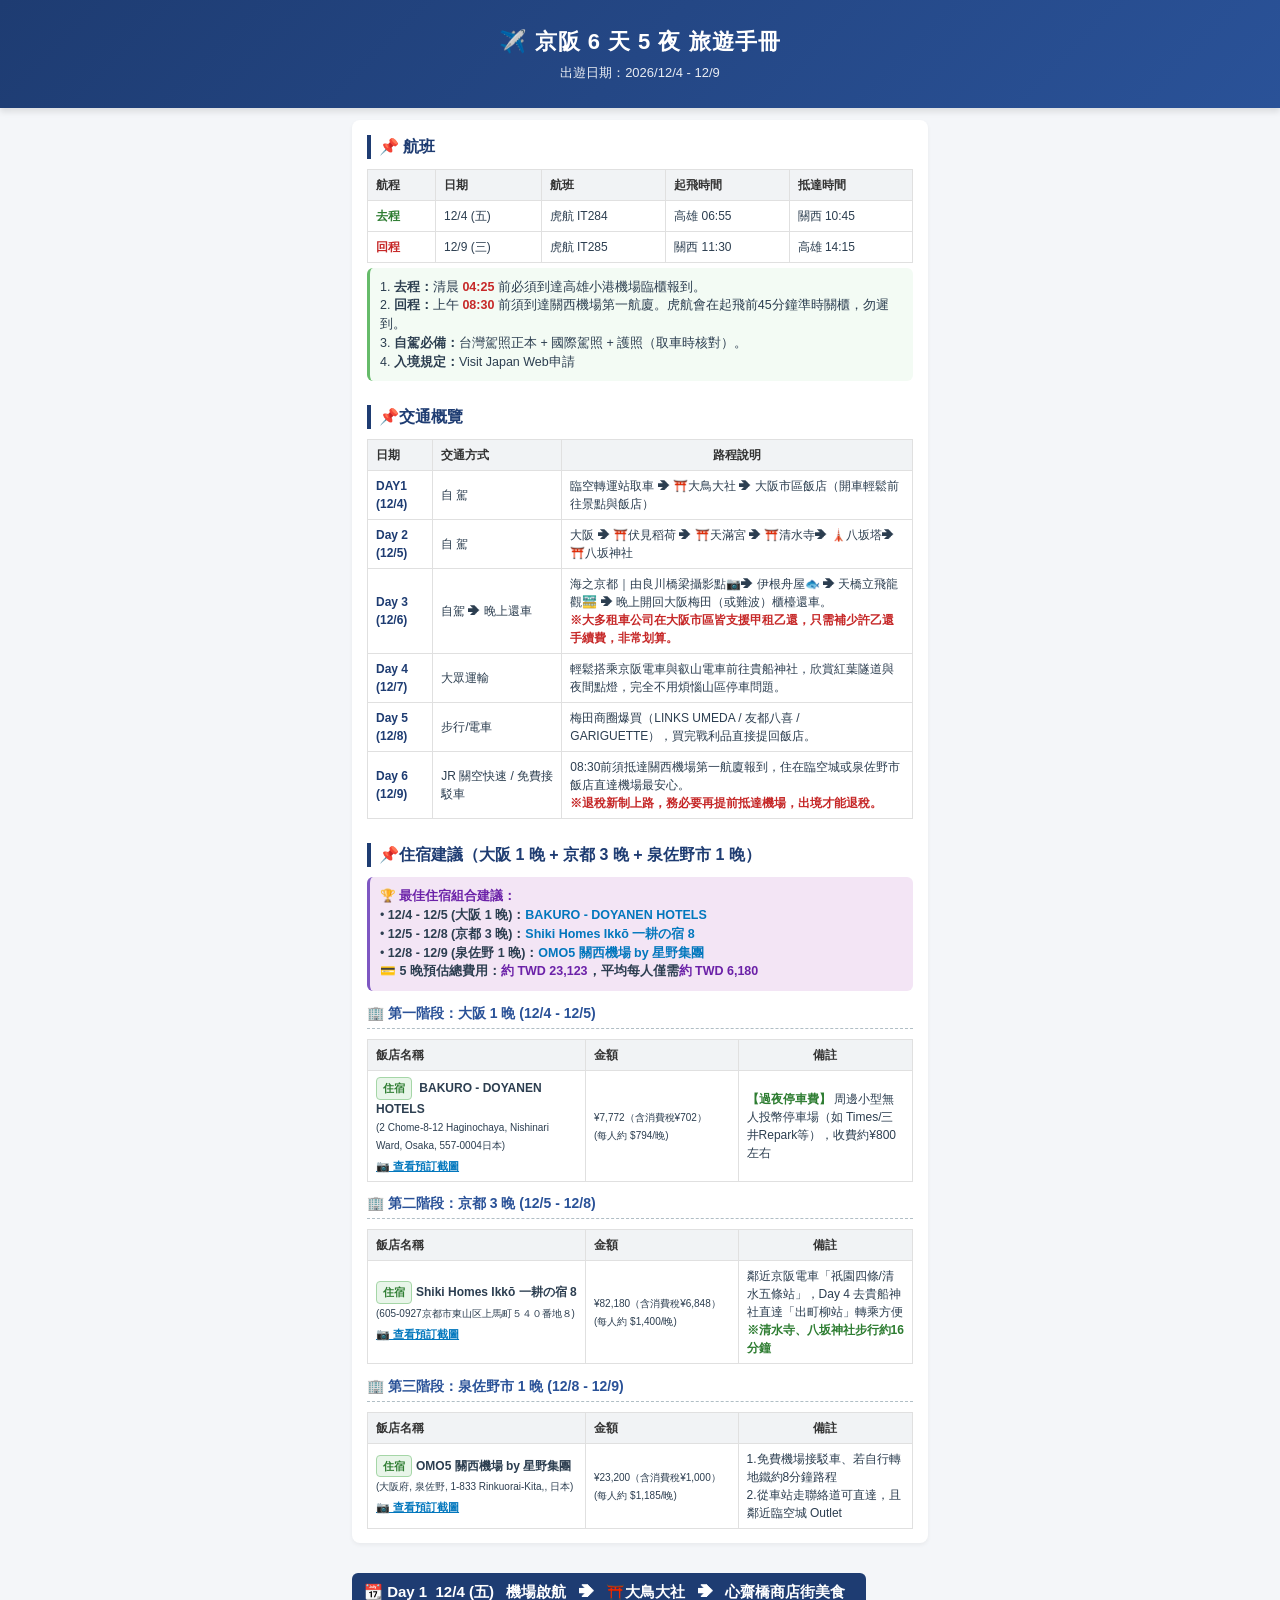
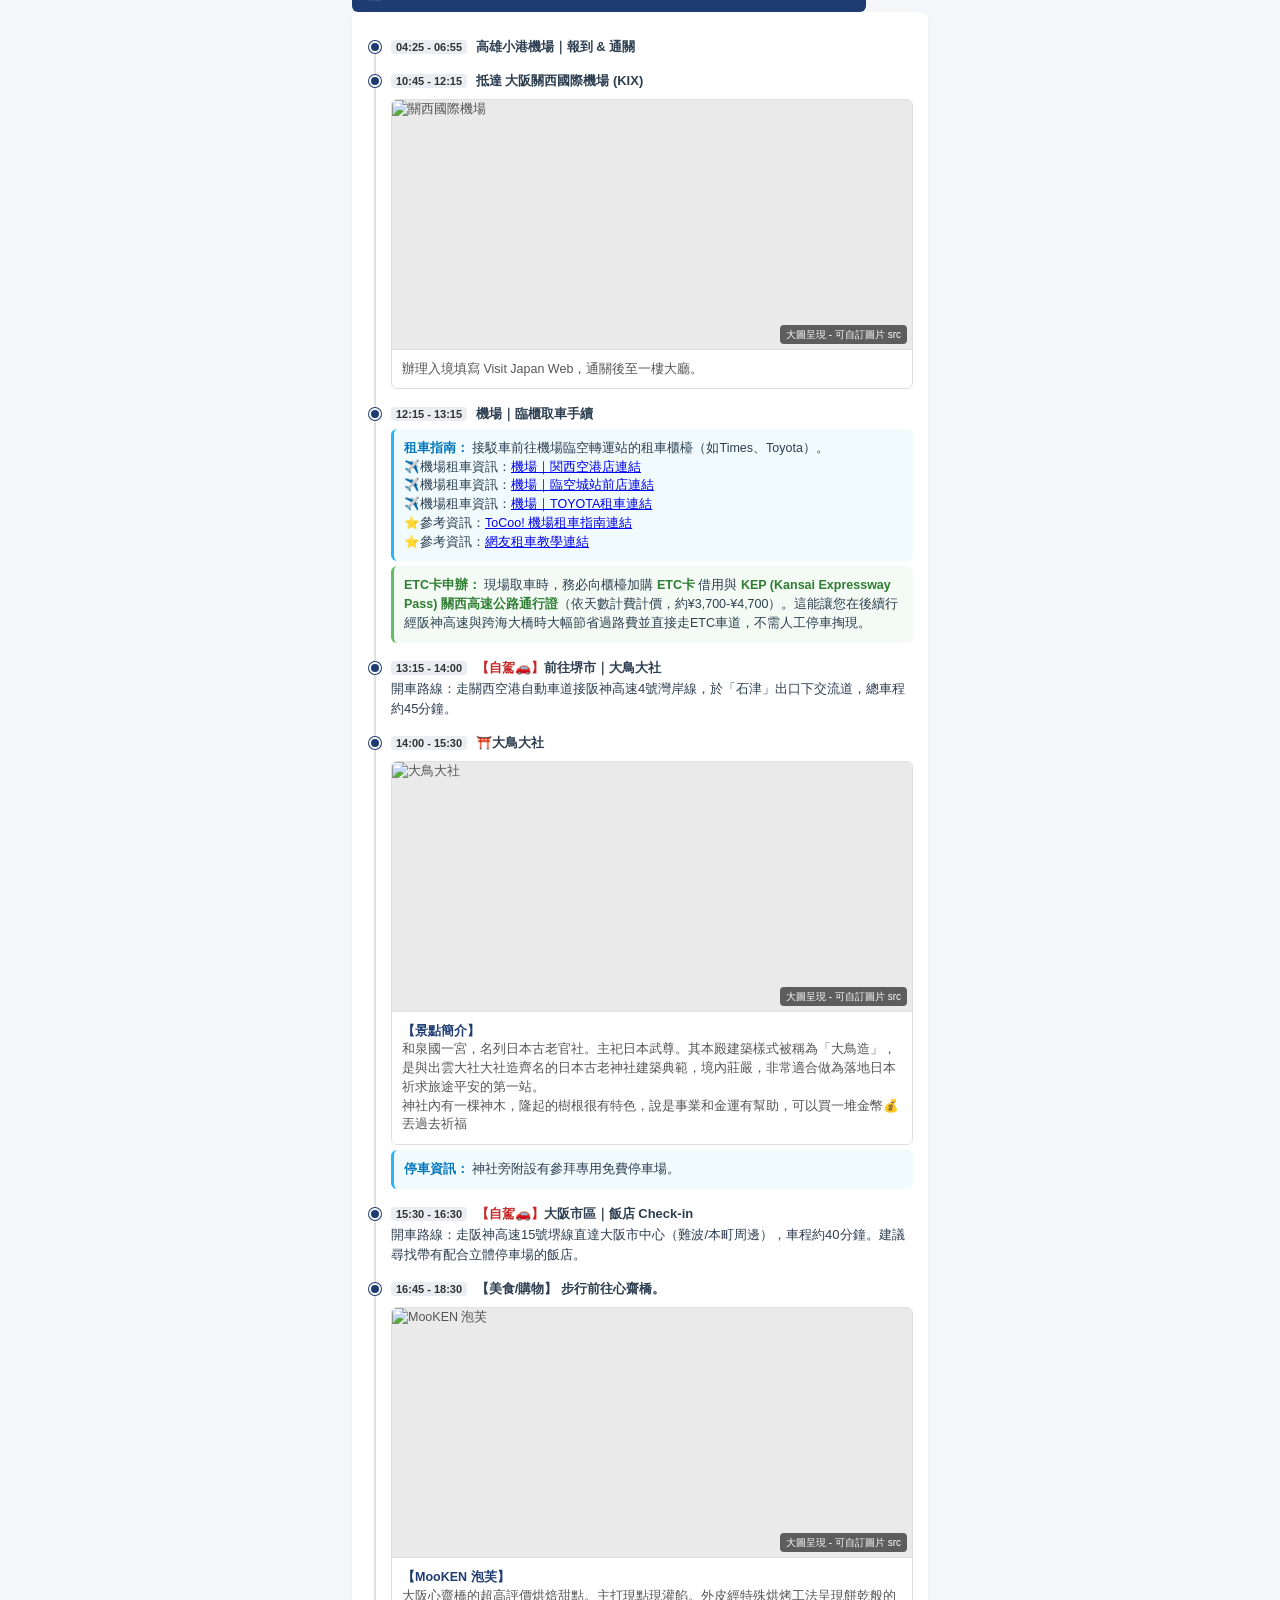
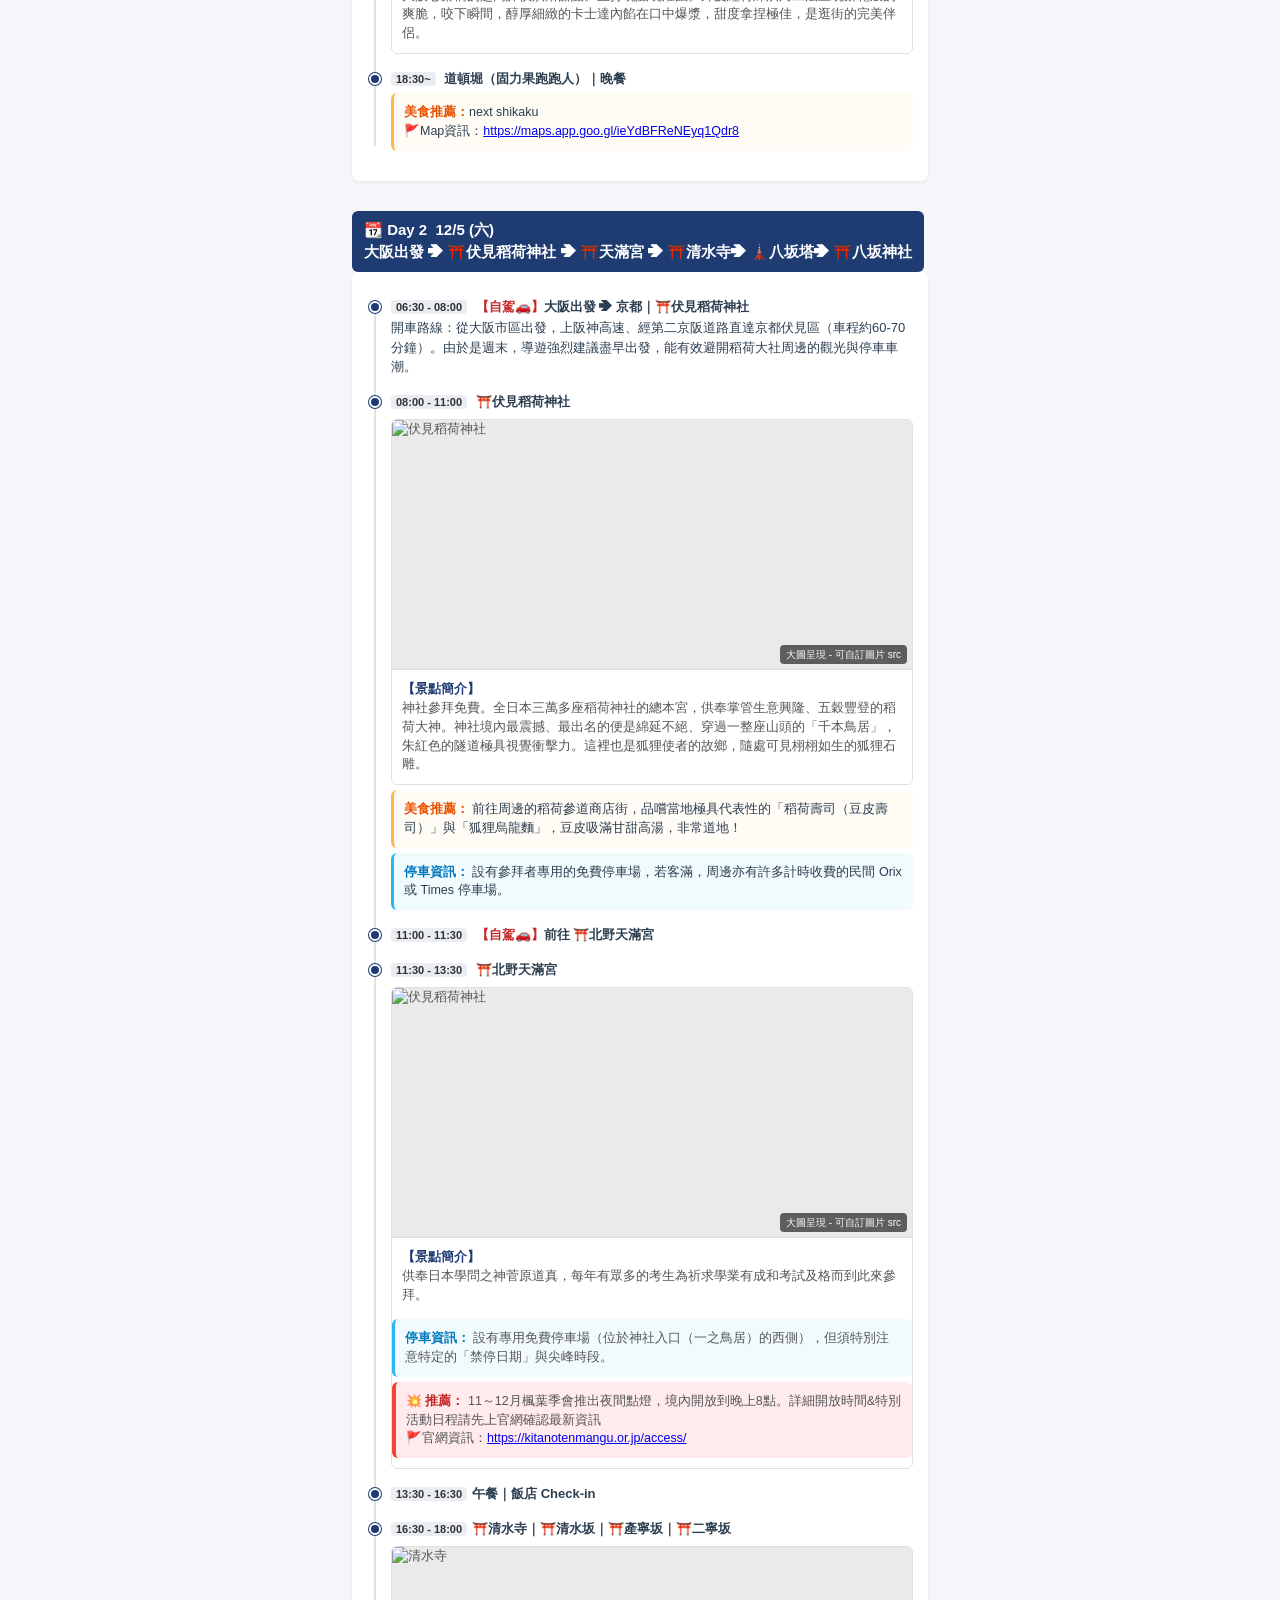
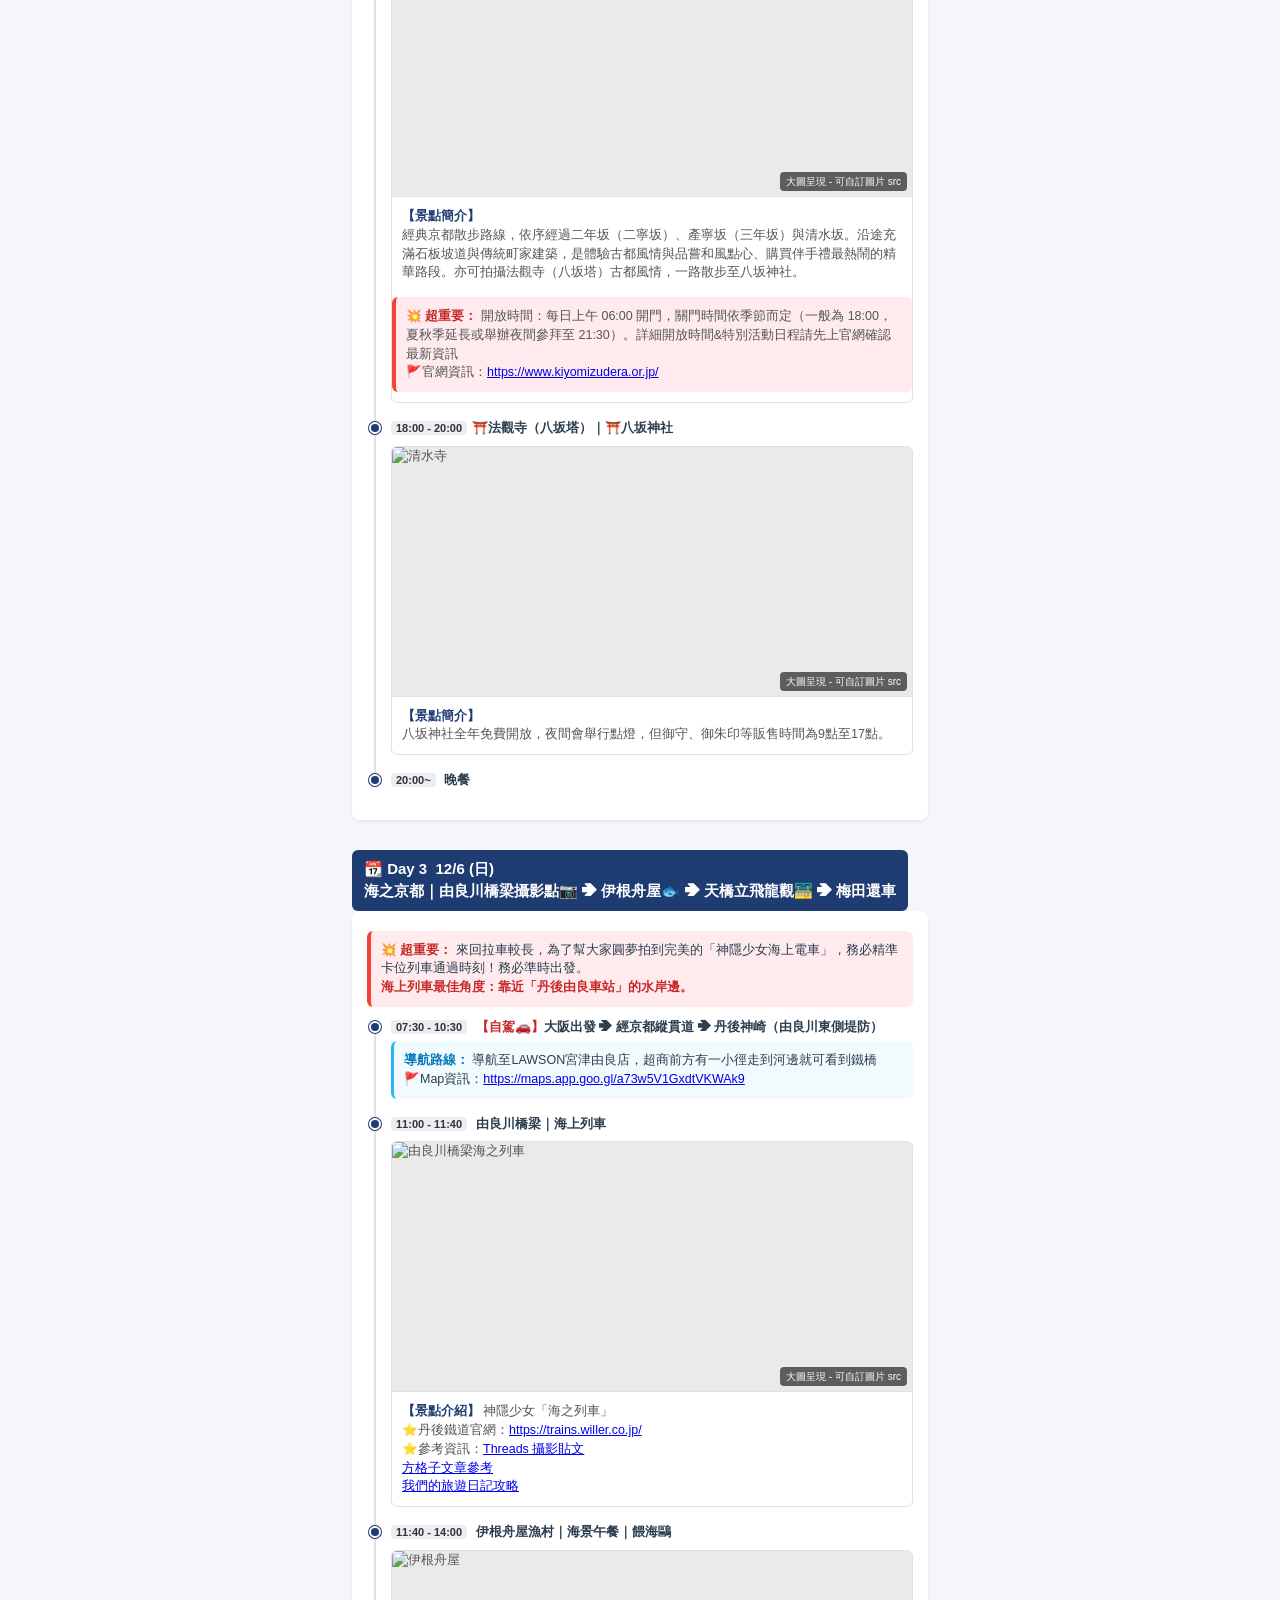
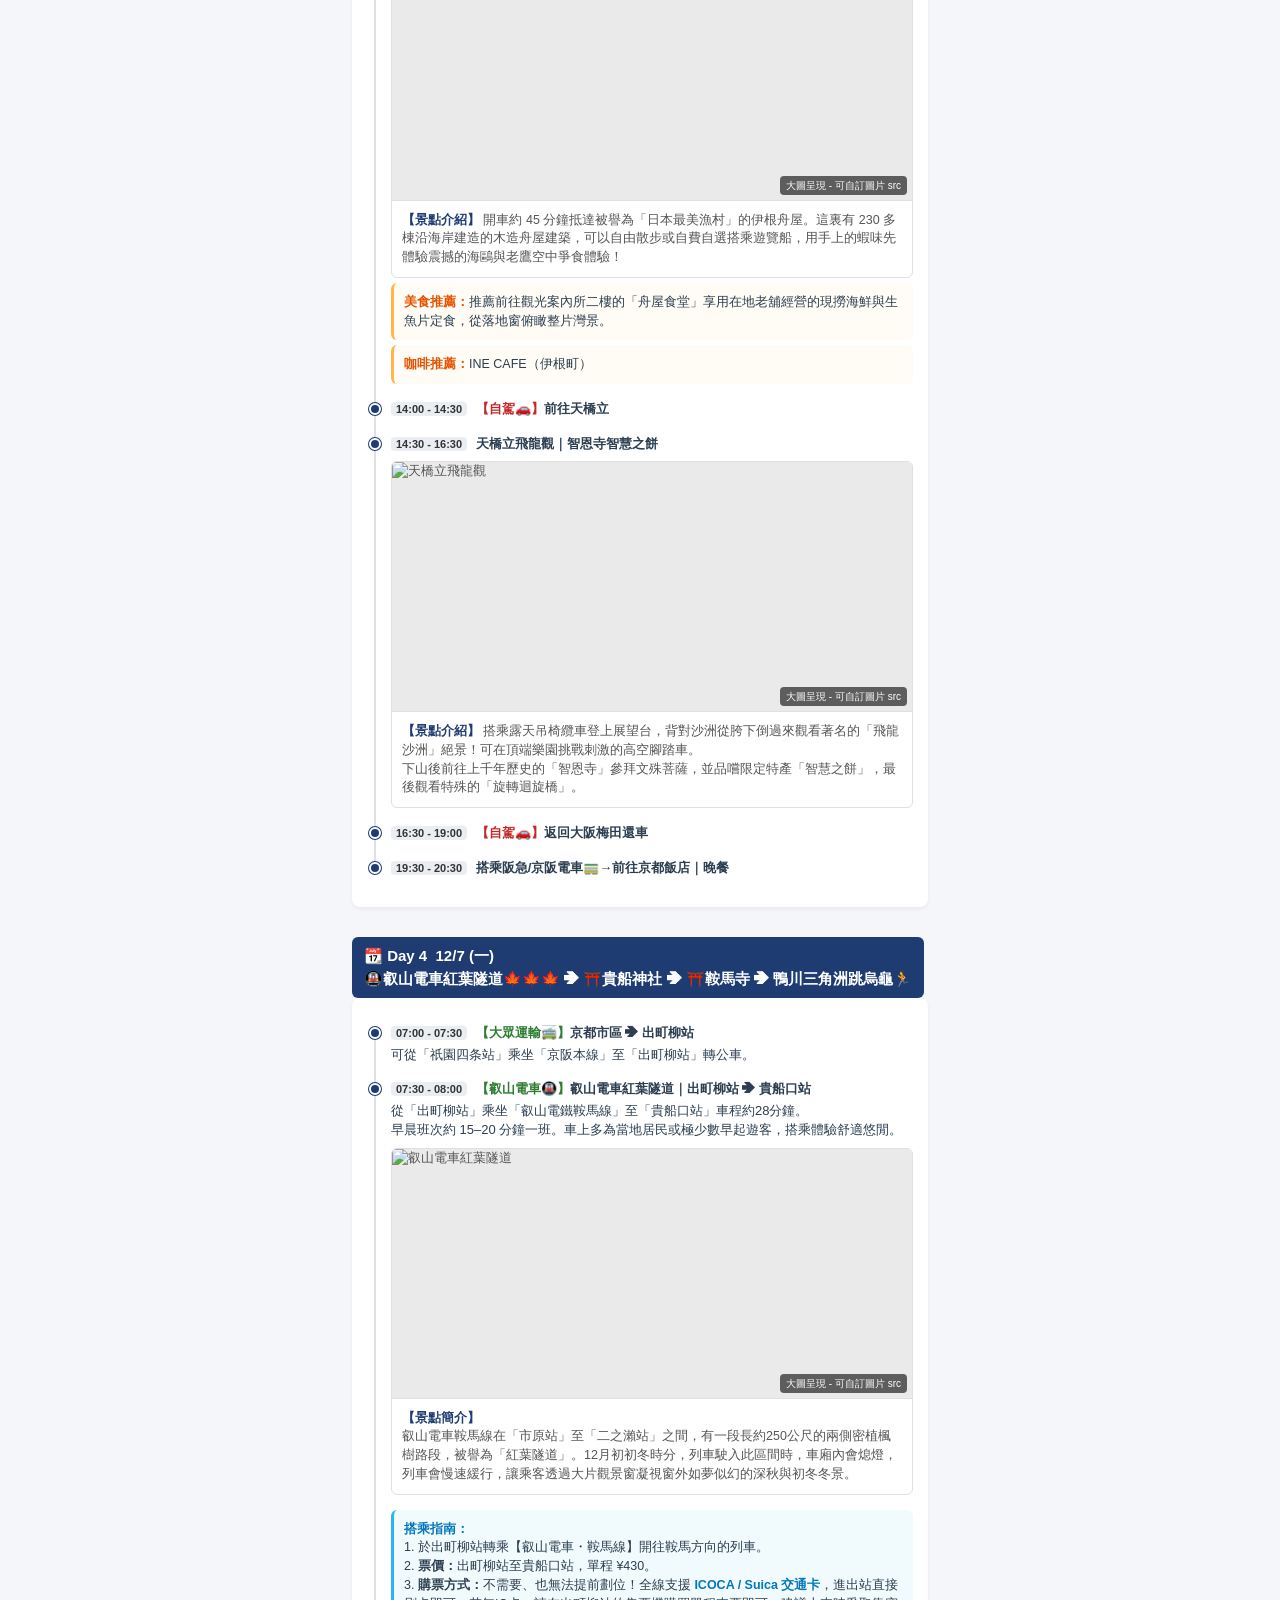
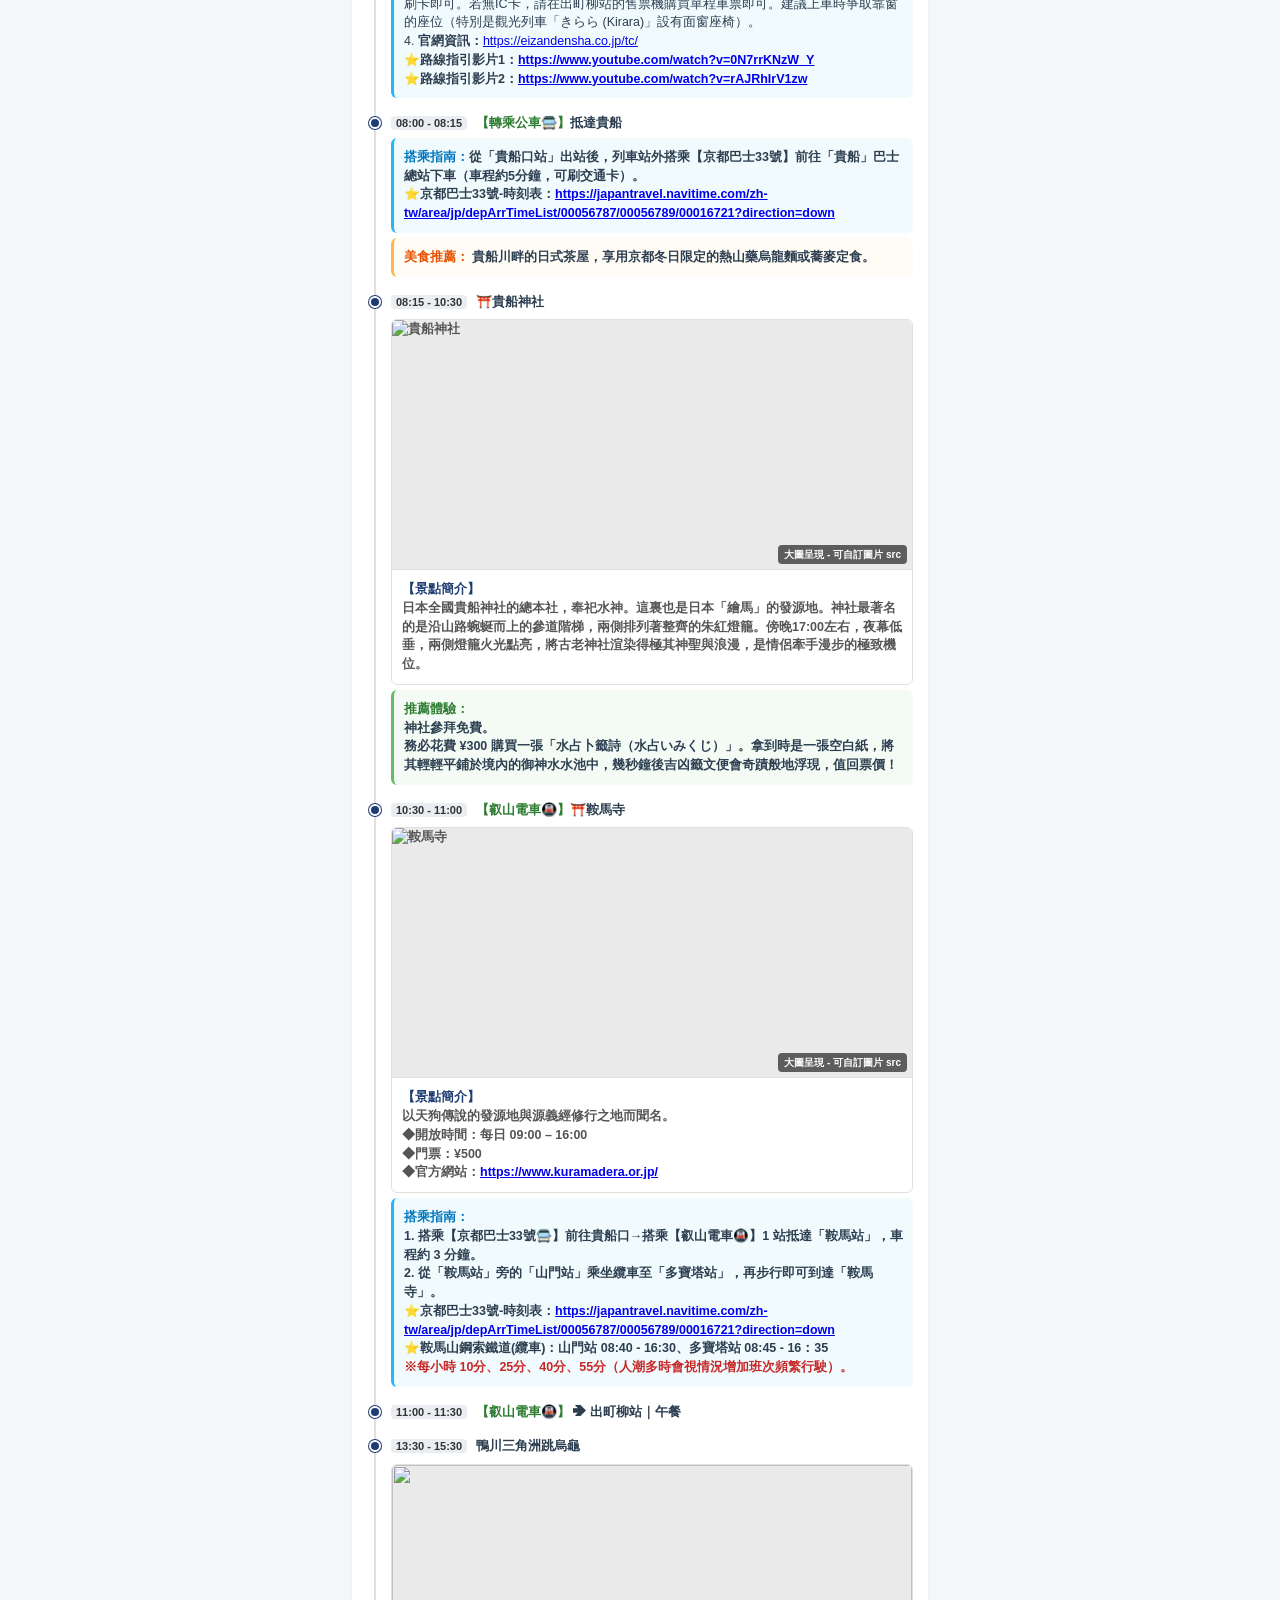
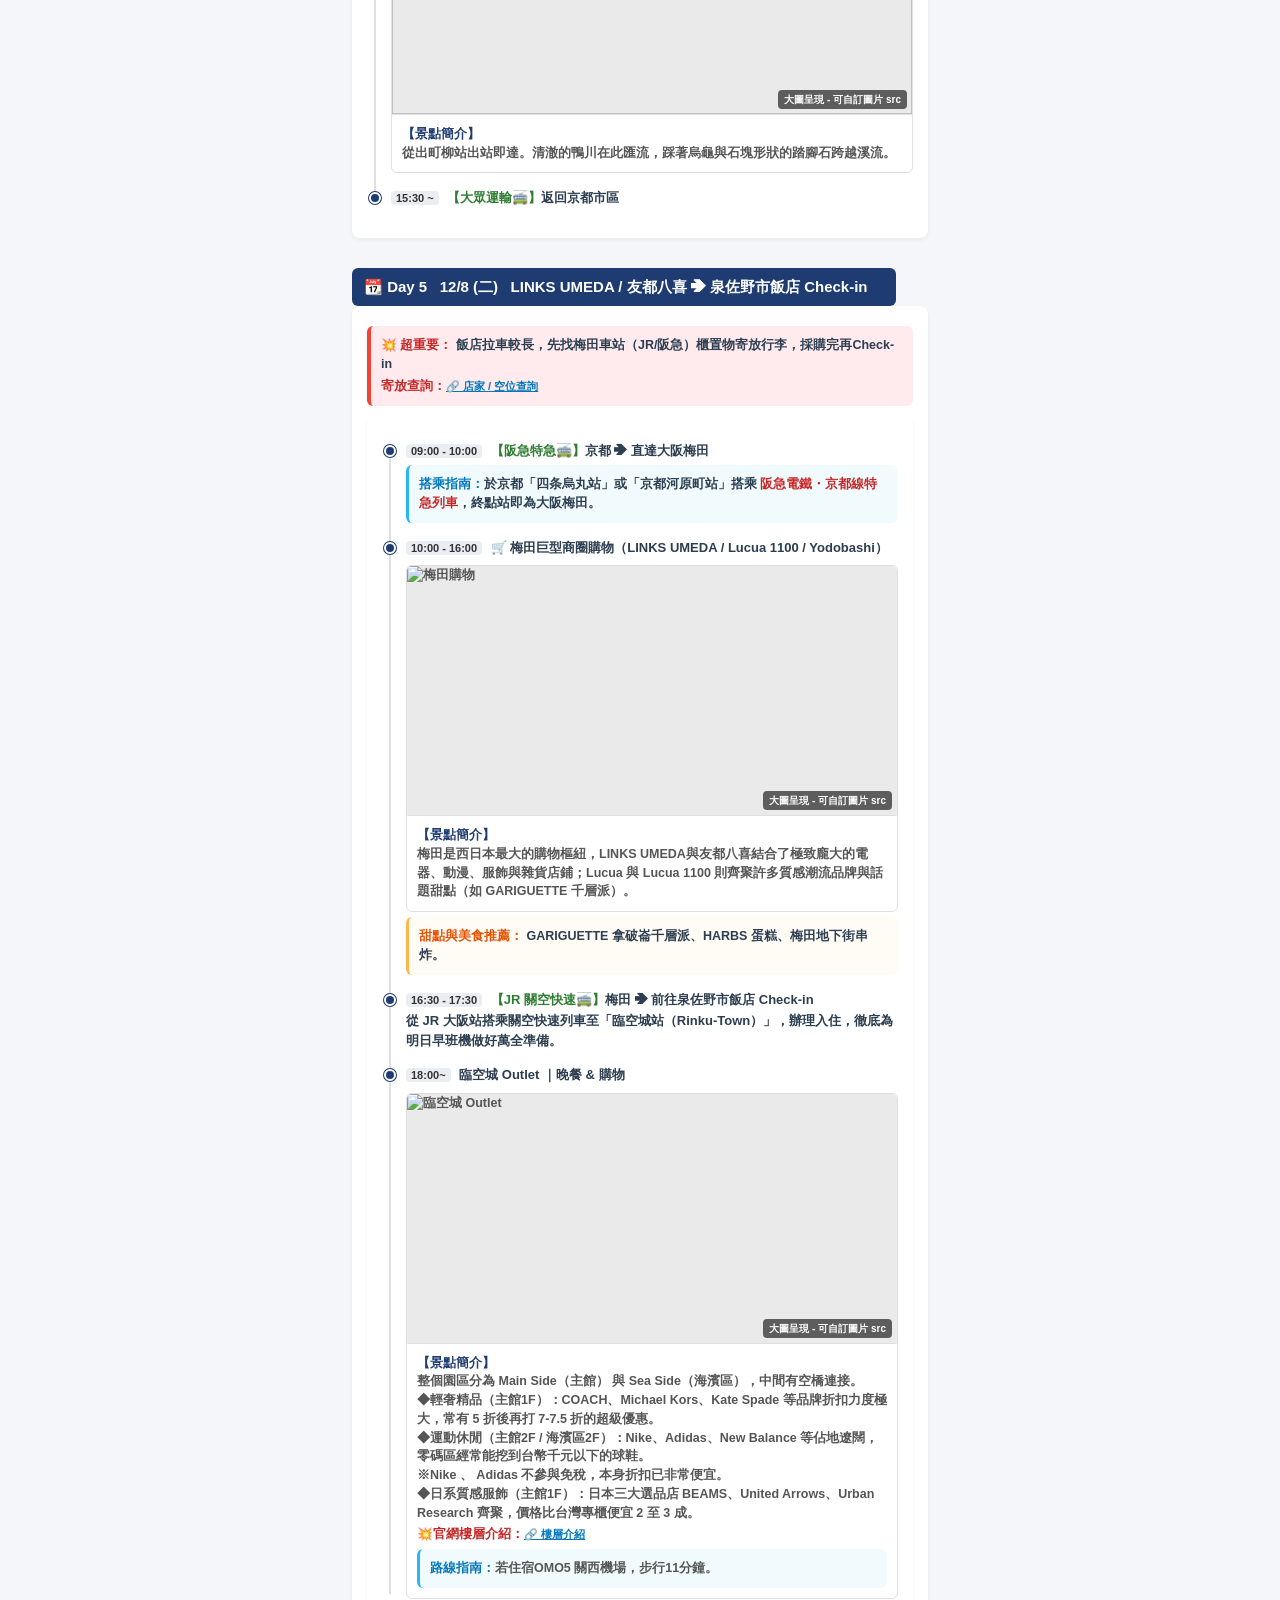
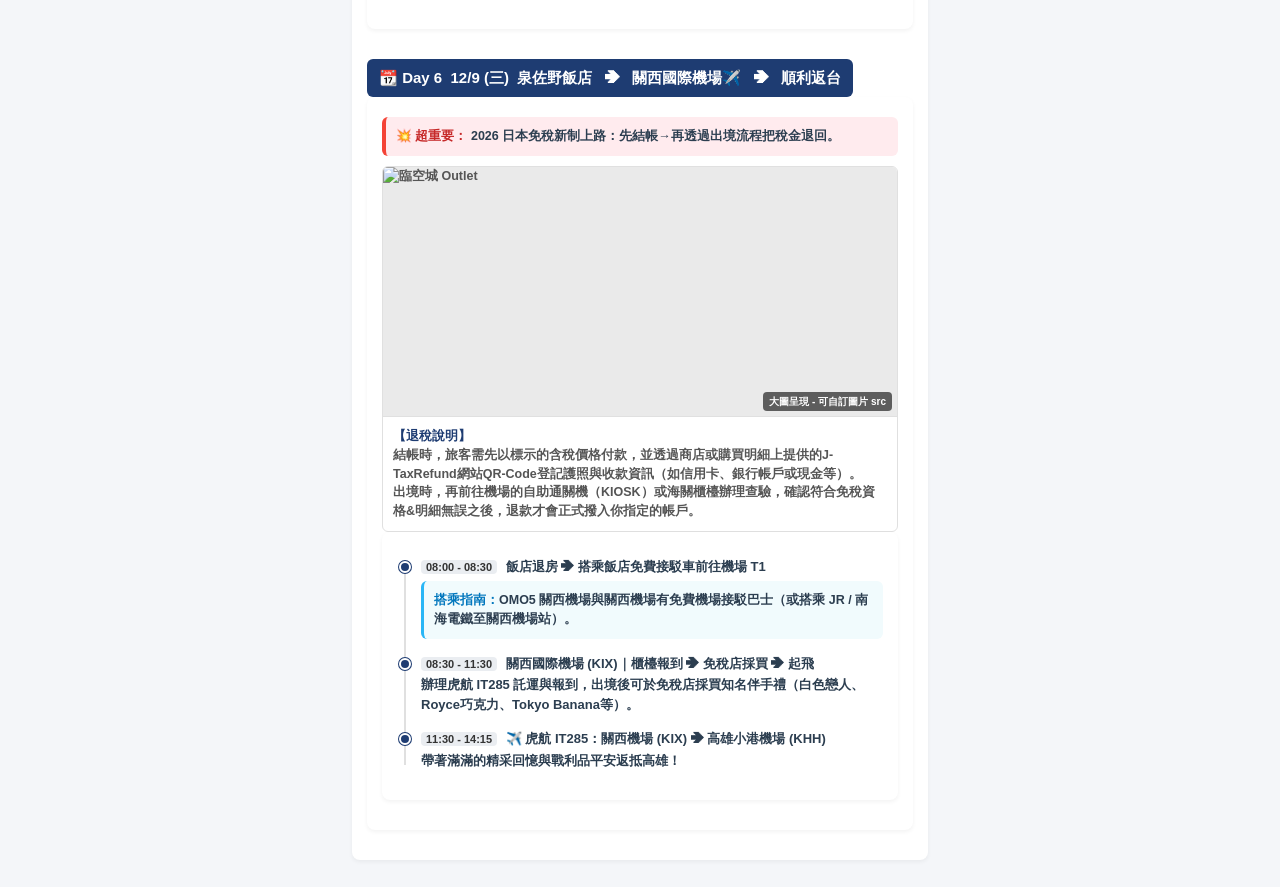
==== commit e4f0f38c: "Add files via upload" ====
--- a/osaka.html
+++ b/osaka.html
@@ -147,9 +147,9 @@
             <div class="info-box recommend">
                 <strong style="color: #6b21a8;">🏆 最佳住宿組合建議：</strong><br>
                 • <strong>12/4 - 12/5 (大阪 1 晚)：</strong><span class="text-bold text-blue">BAKURO - DOYANEN HOTELS</span> <br>
-                • <strong>12/5 - 12/8 (京都 3 晚)：</strong><span class="text-bold text-blue">RESI STAY Tsubaki</span><br>
+                • <strong>12/5 - 12/8 (京都 3 晚)：</strong><span class="text-bold text-blue">Shiki Homes Ikkō 一耕の宿 8</span><br>
                 • <strong>12/8 - 12/9 (泉佐野 1 晚)：</strong><span class="text-bold text-blue">OMO5 關西機場 by 星野集團</span><br>
-                💳 <strong>5 晚預估總費用：<strong style="color: #6b21a8;">約 TWD 31,124</strong>，平均每人僅需</strong><strong style="color: #6b21a8;">約 TWD 6,232</strong>
+                💳 <strong>5 晚預估總費用：<strong style="color: #6b21a8;">約 TWD 23,123</strong>，平均每人僅需</strong><strong style="color: #6b21a8;">約 TWD 6,180</strong>
             </div>
 
             <!-- 第一階段：大阪 -->
@@ -166,14 +166,14 @@
                         <span class="hotel-tag tag-best">住宿</span><strong> BAKURO - DOYANEN HOTELS</strong><br><small>(2 Chome-8-12 Haginochaya, Nishinari Ward, Osaka, 557-0004日本)</small><br>
                         <a href="BAKURO DOYANEN HOTELS.jpg" target="_blank" class="hotel-link">📷 查看預訂截圖</a>
                     </td>
-                    <td><small>¥7,732（含消費稅¥702）</small><br><small>(每人約 $529/晚)</small></td>
+                    <td><small>¥7,772（含消費稅¥702）</small><br><small>(每人約 $794/晚)</small></td>
                     <td><span class="text-green text-bold">【過夜停車費】</span> 周邊小型無人投幣停車場（如 Times/三井Repark等），收費約¥800左右<br></td>
                 </tr>
                 <tr>
             </table>
 
             <!-- 第二階段：京都 -->
-            <div class="sub-section-title">🏢 第二階段：京都 2 晚 (12/5 - 12/8)</div>
+            <div class="sub-section-title">🏢 第二階段：京都 3 晚 (12/5 - 12/8)</div>
             <table>
                 <tr>
                     <th style="width: 40%;">飯店名稱</th>
@@ -182,11 +182,10 @@
                 </tr>
                 <tr>
                     <td>
-                        <span class="hotel-tag tag-best">住宿</span><strong>RESI STAY Tsubaki</strong><br><small>(5 Chome-329-2 Miyagawasuji, Higashiyama Ward, Kyoto, 605-0801日本)</small><br>
-                        <a href="1205-1208｜RESI STAY Tsubaki .jpg" target="_blank" class="hotel-link">📷 查看預訂截圖</a><br>
-                        <a href="https://www.instagram.com/reels/DXxniFghXle/" target="_blank" class="hotel-link">🔗 前往接待處</a>
+                        <span class="hotel-tag tag-best">住宿</span><strong>Shiki Homes Ikkō 一耕の宿 8</strong><br><small>(605-0927京都市東山区上馬町５４０番地８)</small><br>
+                        <a href="1205-1208｜Shiki Homes Ikkō 一耕の宿 8.jpg" target="_blank" class="hotel-link">📷 查看預訂截圖</a><br>
                     </td>
-                    <td><small>¥105,000（含消費稅¥8,100）</small><br><small>(每人約 $1,436/晚)</small></td>
+                    <td><small>¥82,180（含消費稅¥6,848）</small><br><small>(每人約 $1,400/晚)</small></td>
                     <td></span> 鄰近京阪電車「祇園四條/清水五條站」，Day 4 去貴船神社直達「出町柳站」轉乘方便<br><span class="text-green"> <strong>※清水寺、八坂神社步行約16分鐘<br></td>
                 </tr>
                 <tr>
@@ -204,7 +203,7 @@
                     <td>
                         <span class="hotel-tag tag-best">住宿</span><strong>OMO5 關西機場 by 星野集團</strong><br><small>(大阪府, 泉佐野, 1-833 Rinkuorai-Kita,, 日本)</small><br>
                         <a href="1208｜OMO星野飯店.jpg" target="_blank" class="hotel-link">📷 查看預訂截圖</a><br>
-                    <td><small>¥32,000（含消費稅¥1,000）</small><br><small>(每人約 $1,395/晚)</small></td>
+                    <td><small>¥23,200（含消費稅¥1,000）</small><br><small>(每人約 $1,185/晚)</small></td>
                     <td></span>1.免費機場接駁車、若自行轉地鐵約8分鐘路程<br>2.從車站走聯絡道可直達，且鄰近臨空城 Outlet</td>
                 </tr>
                 <tr>
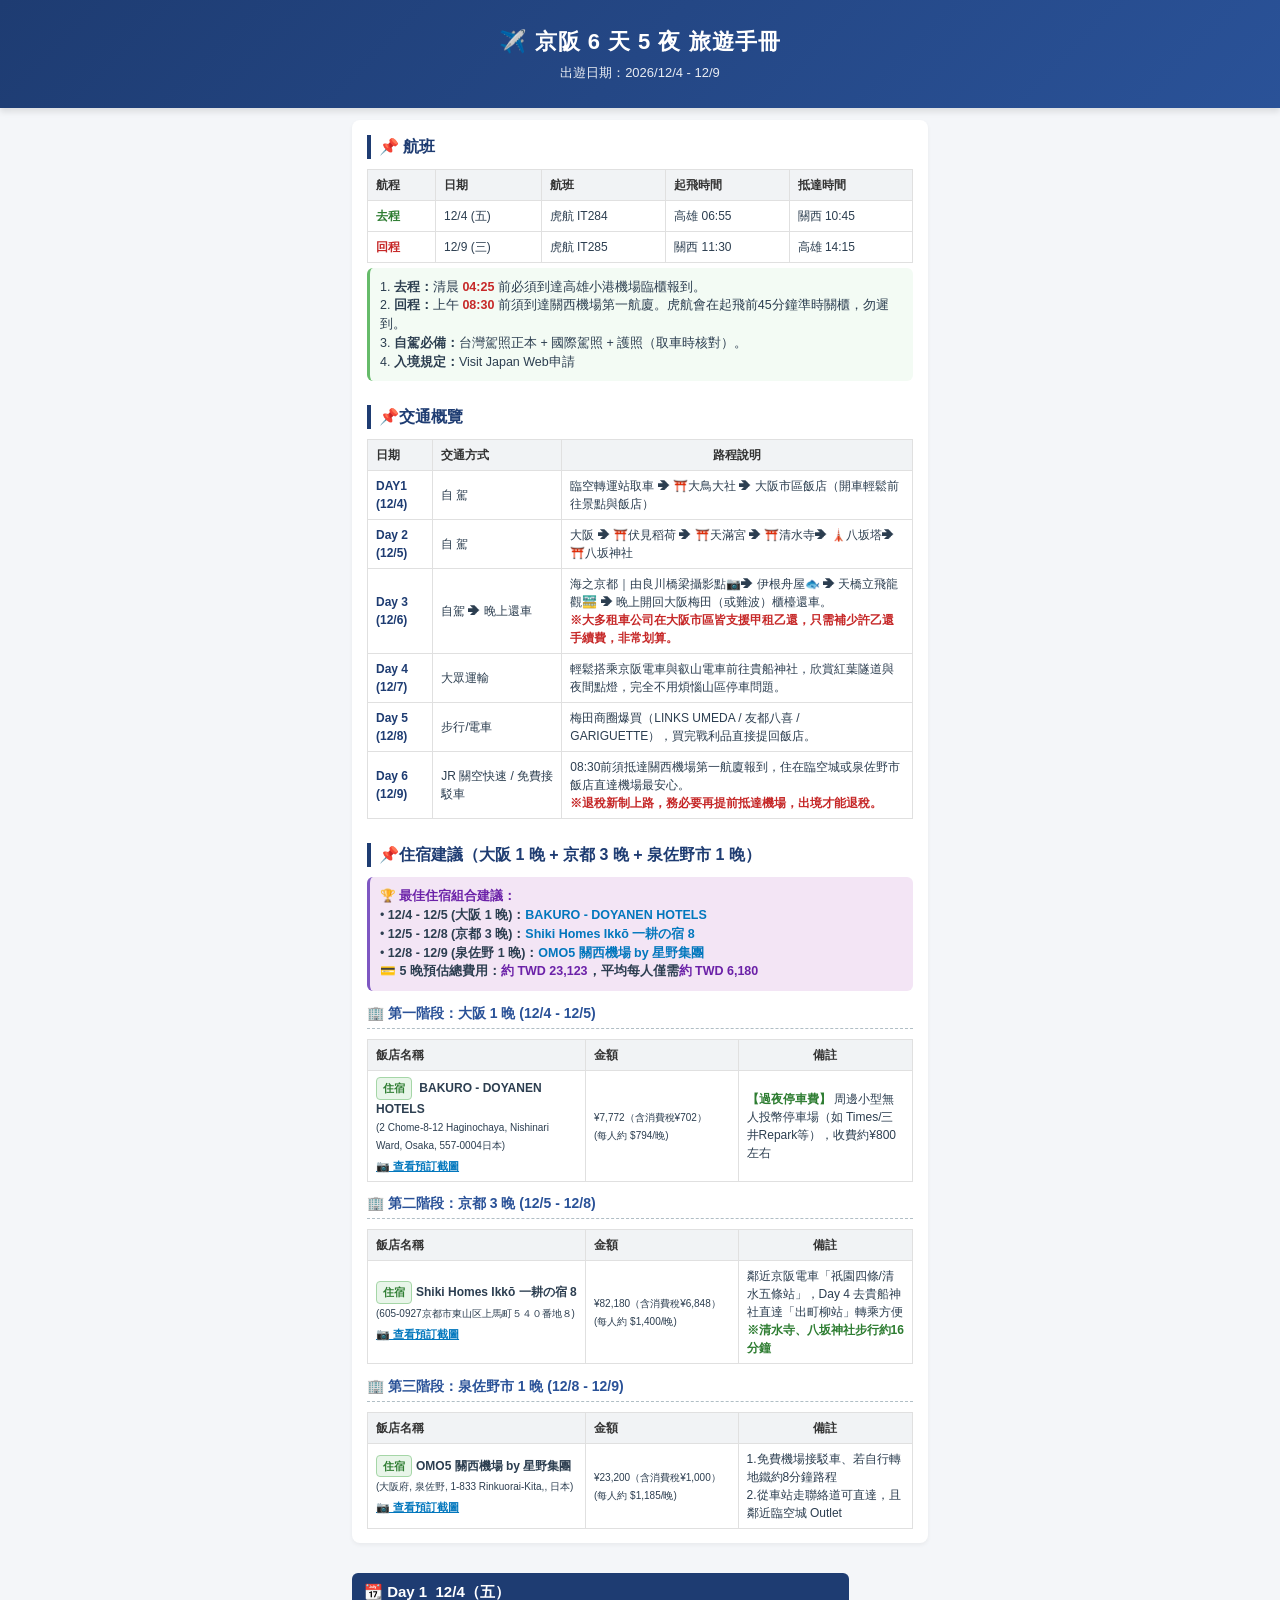
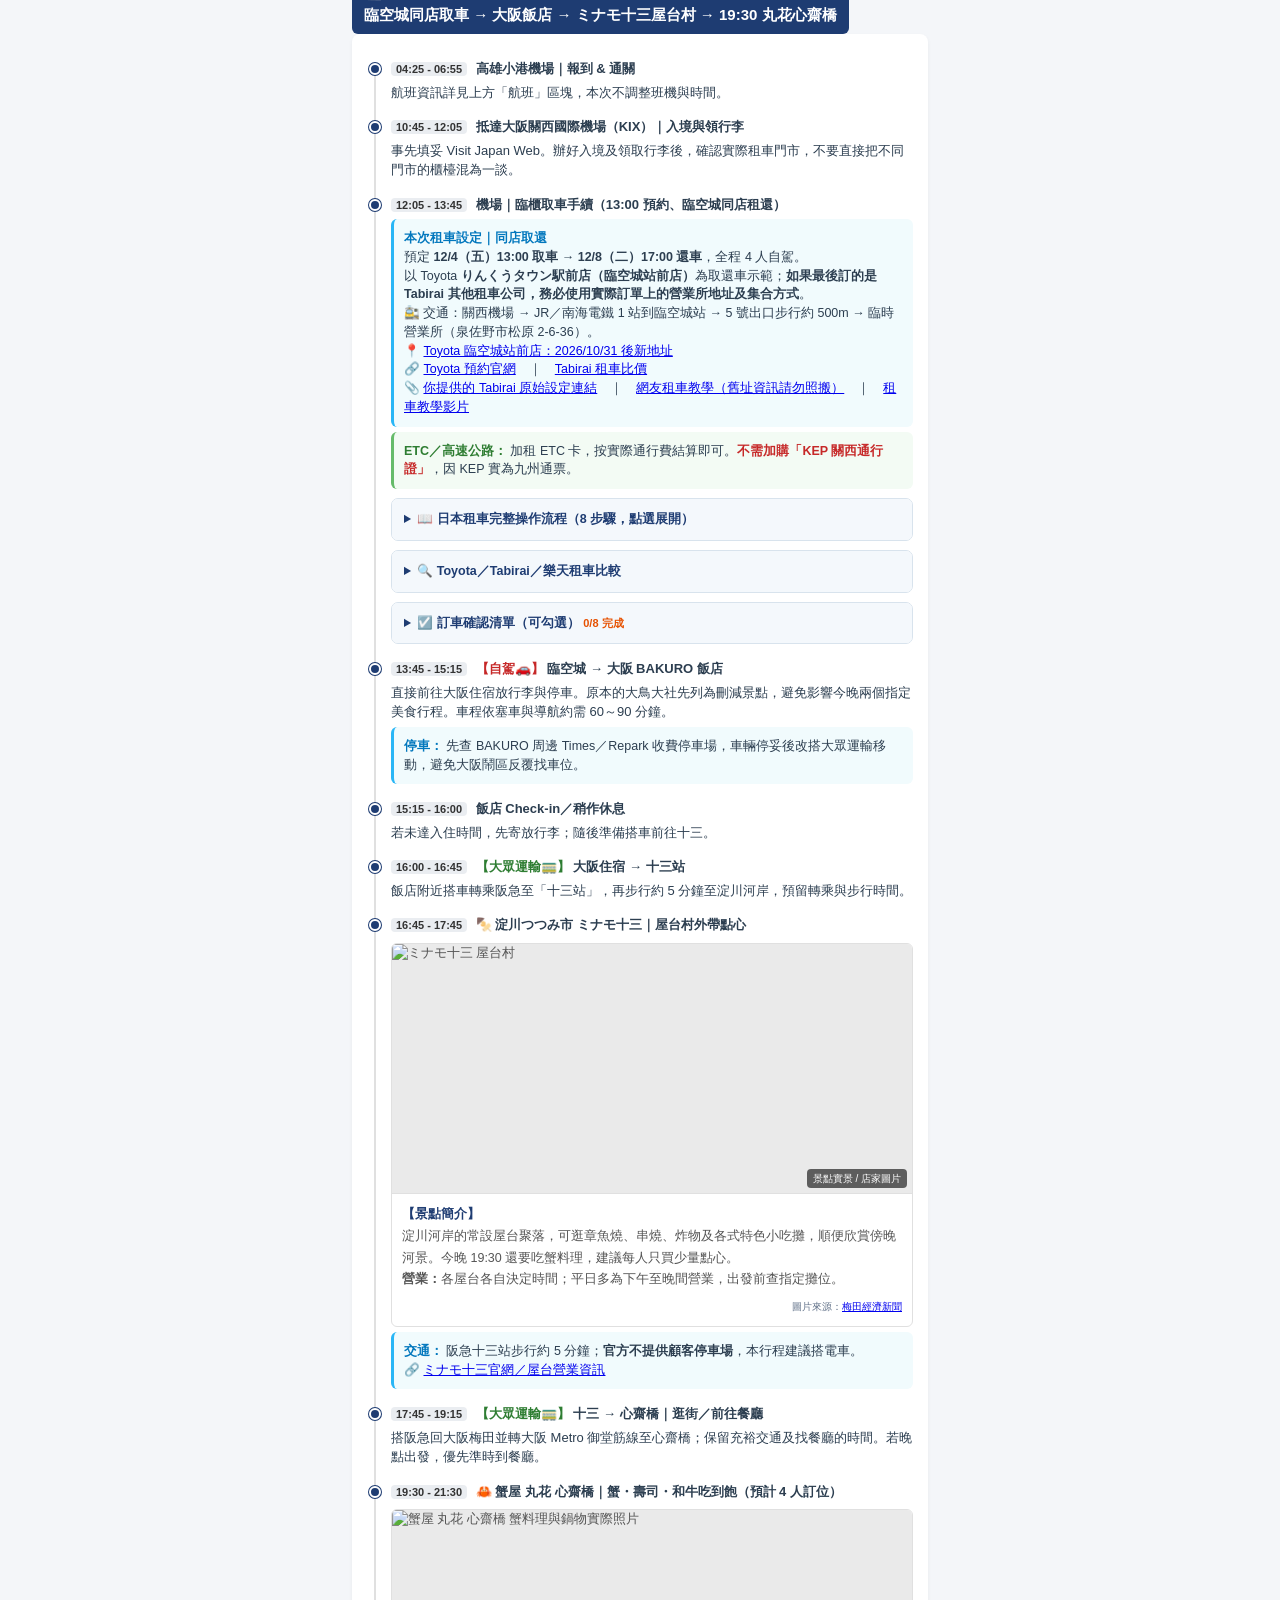
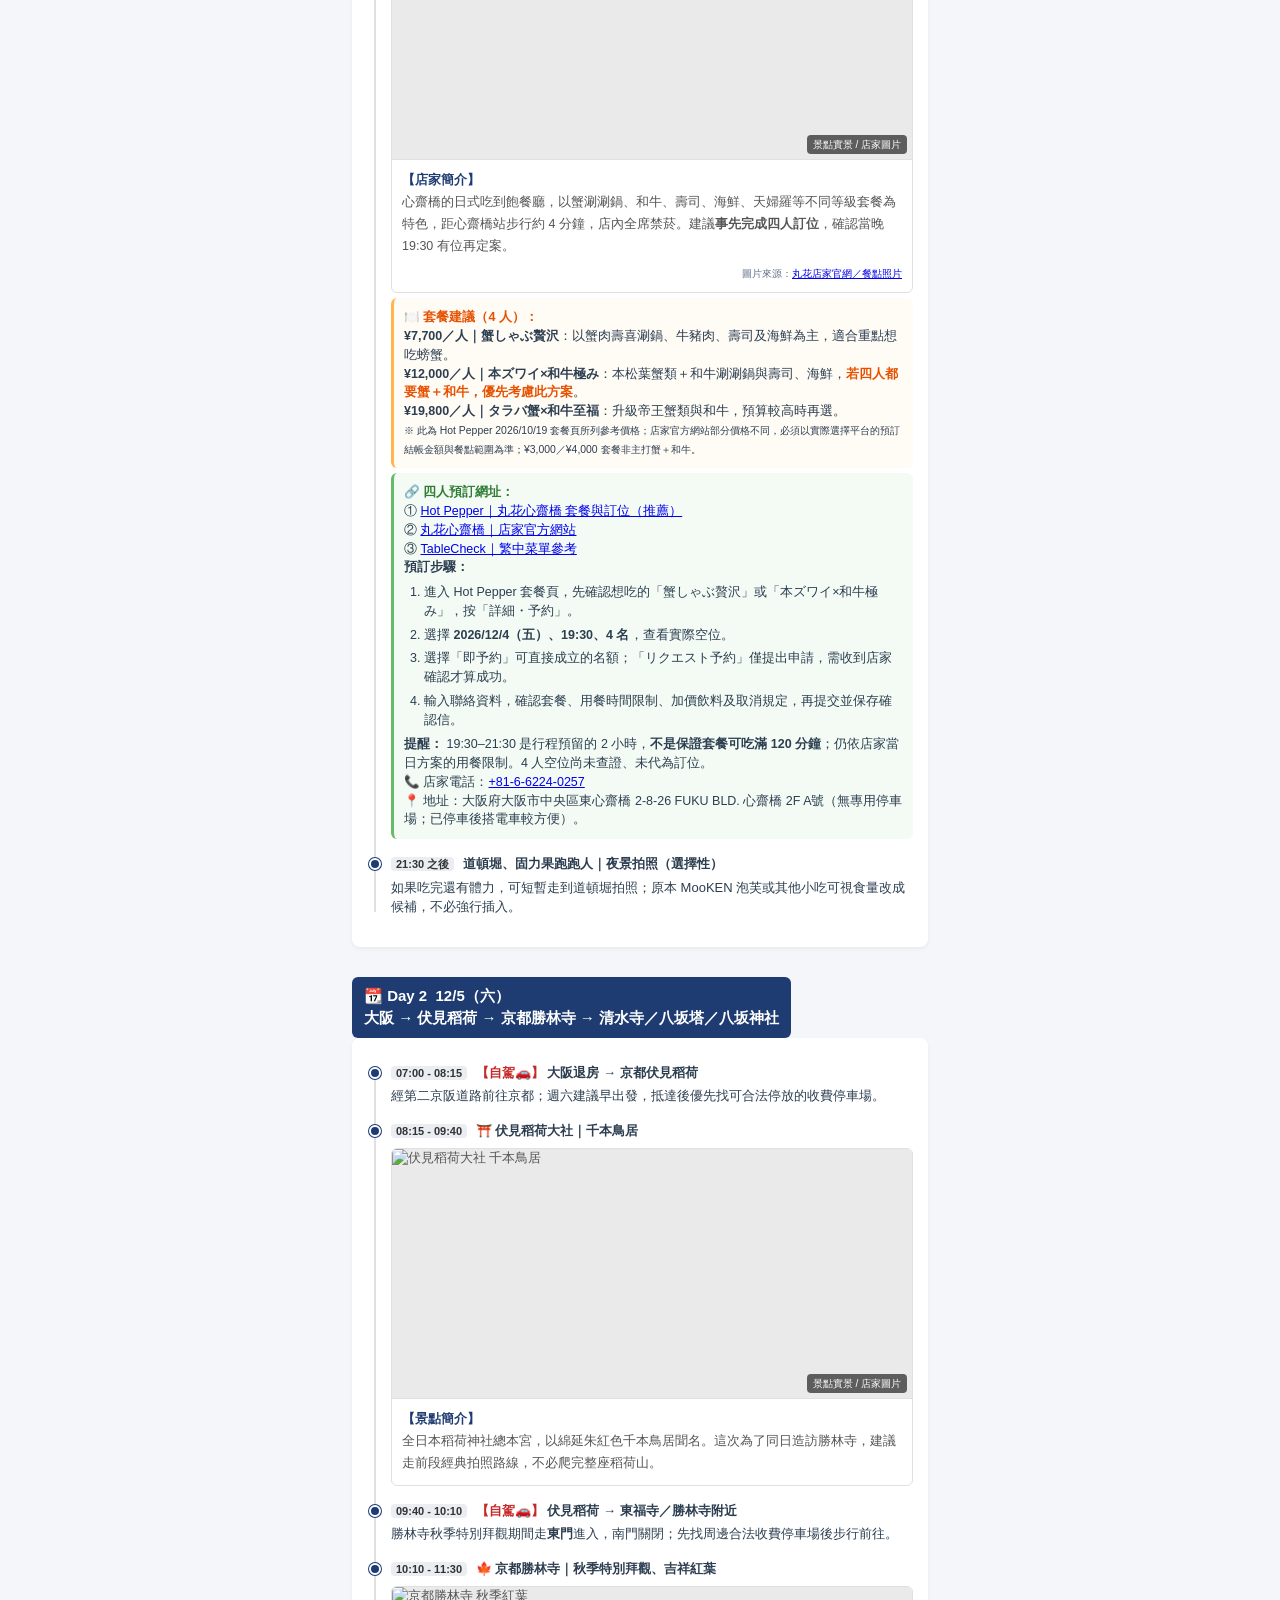
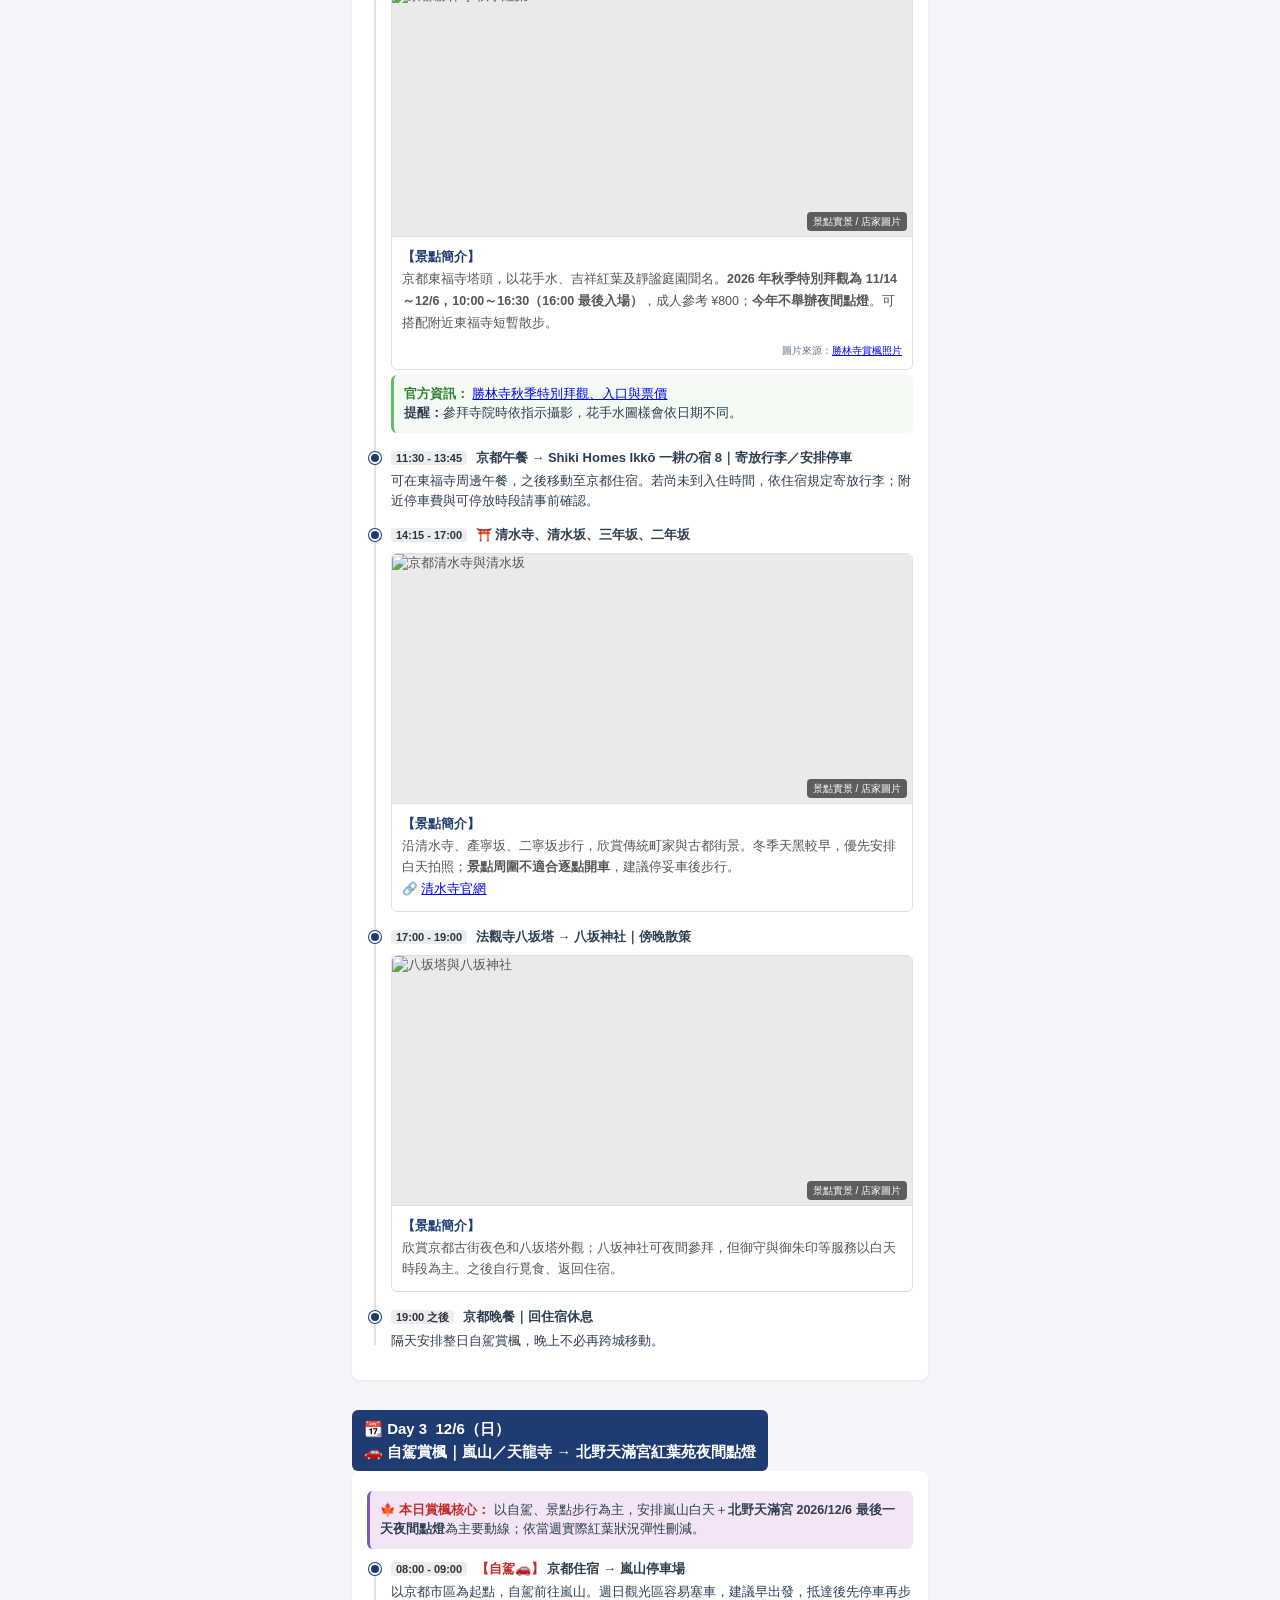
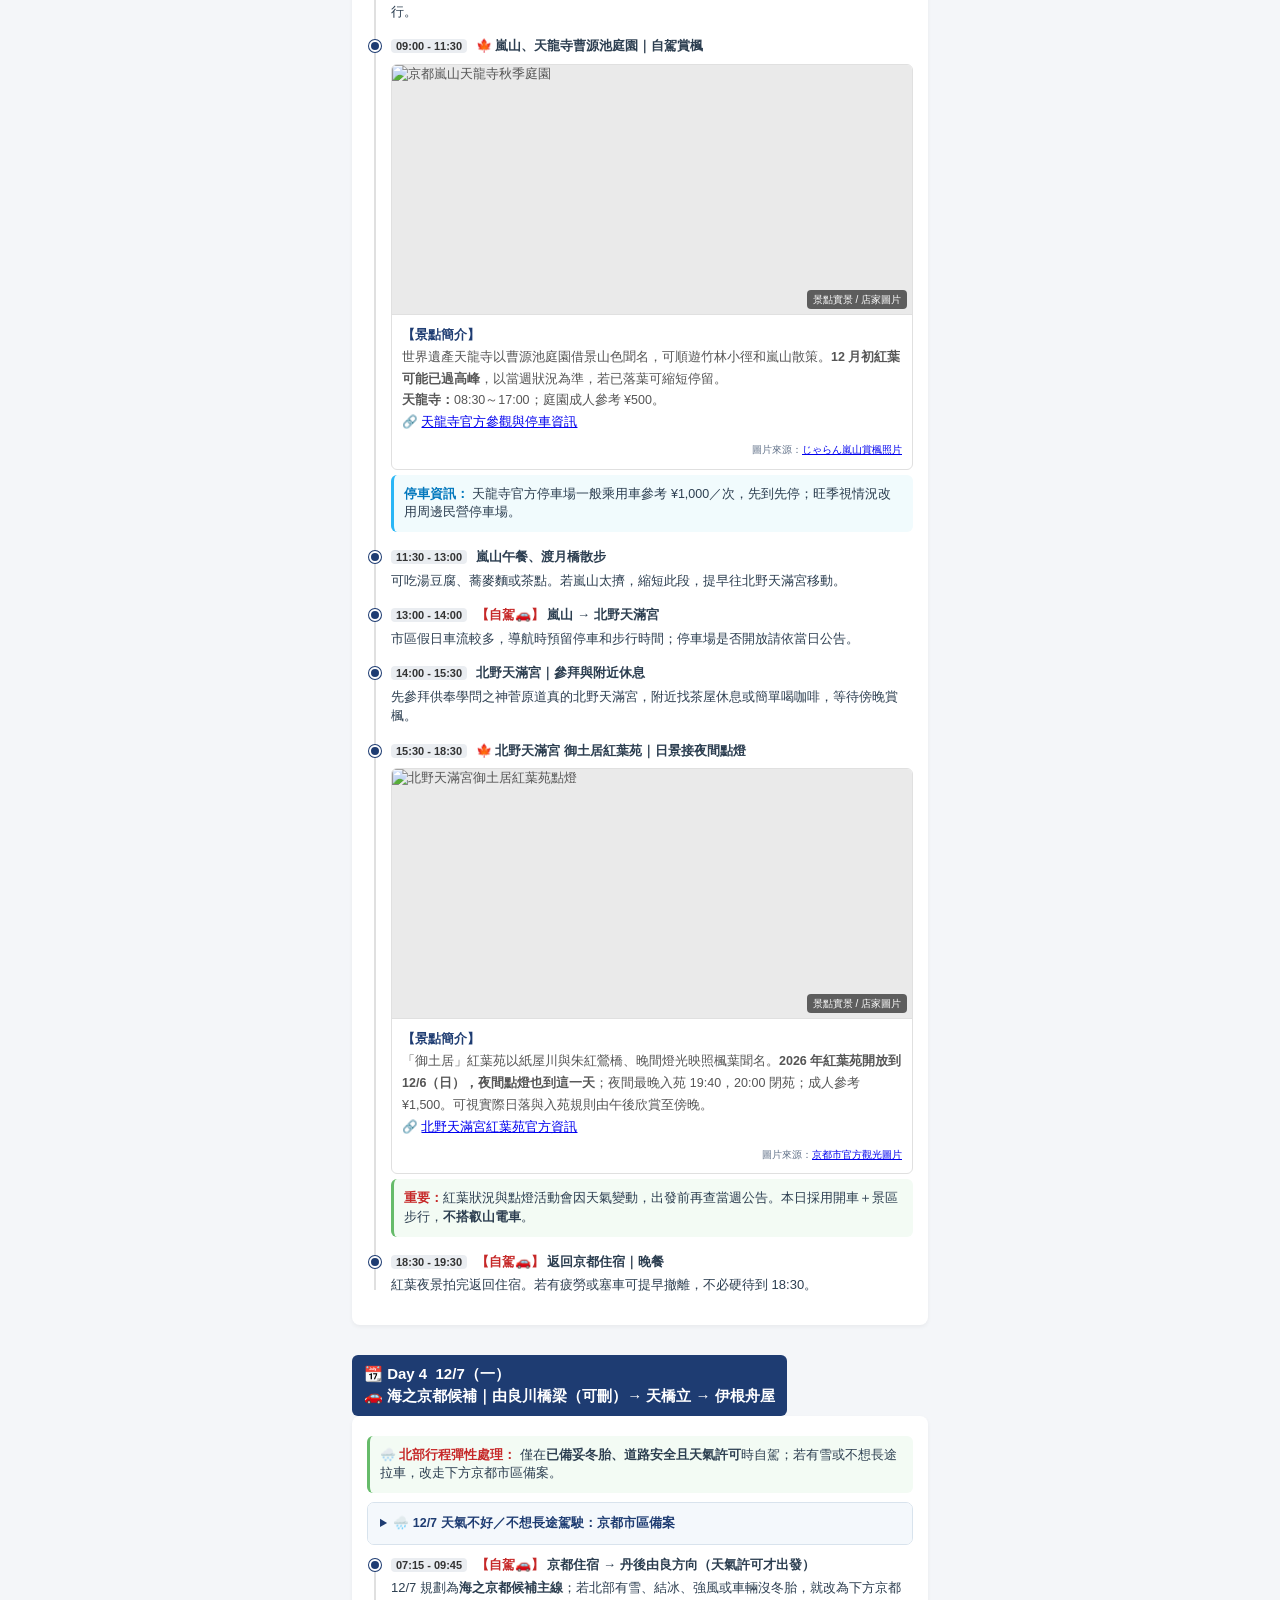
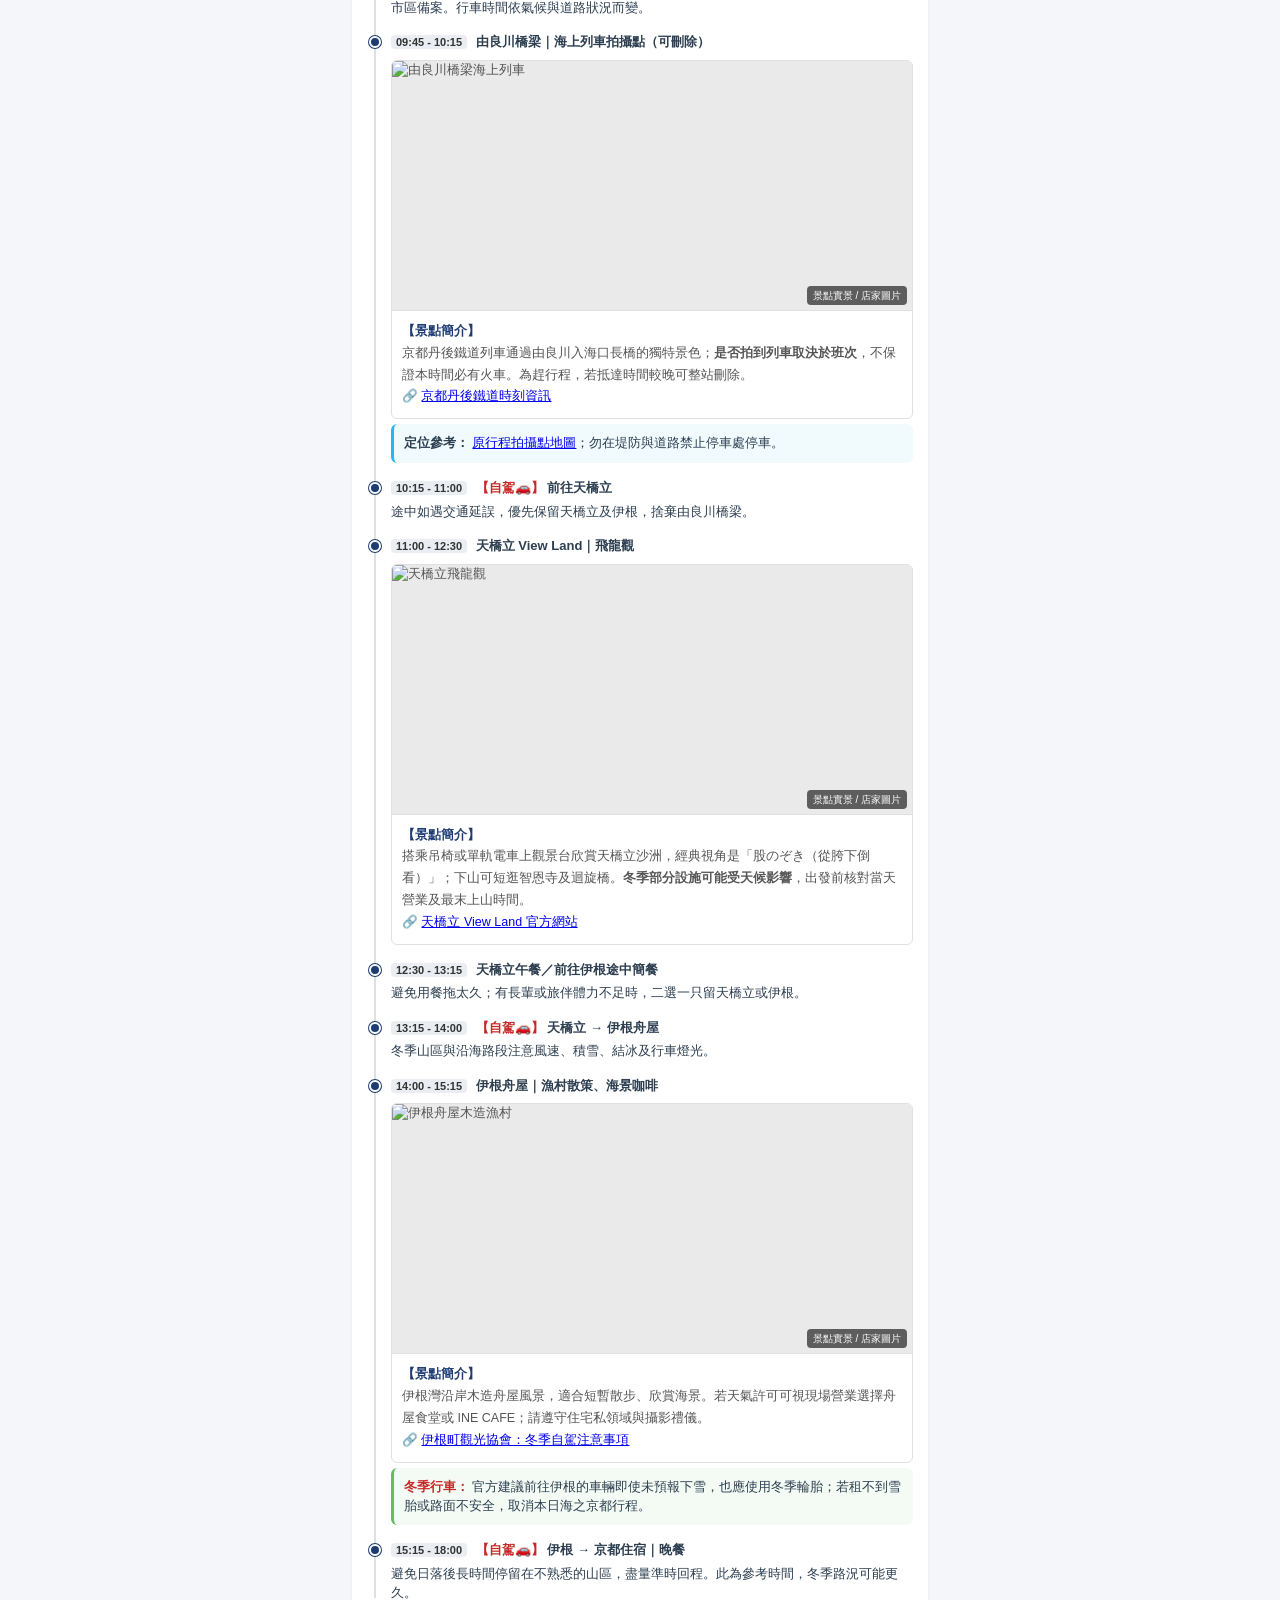
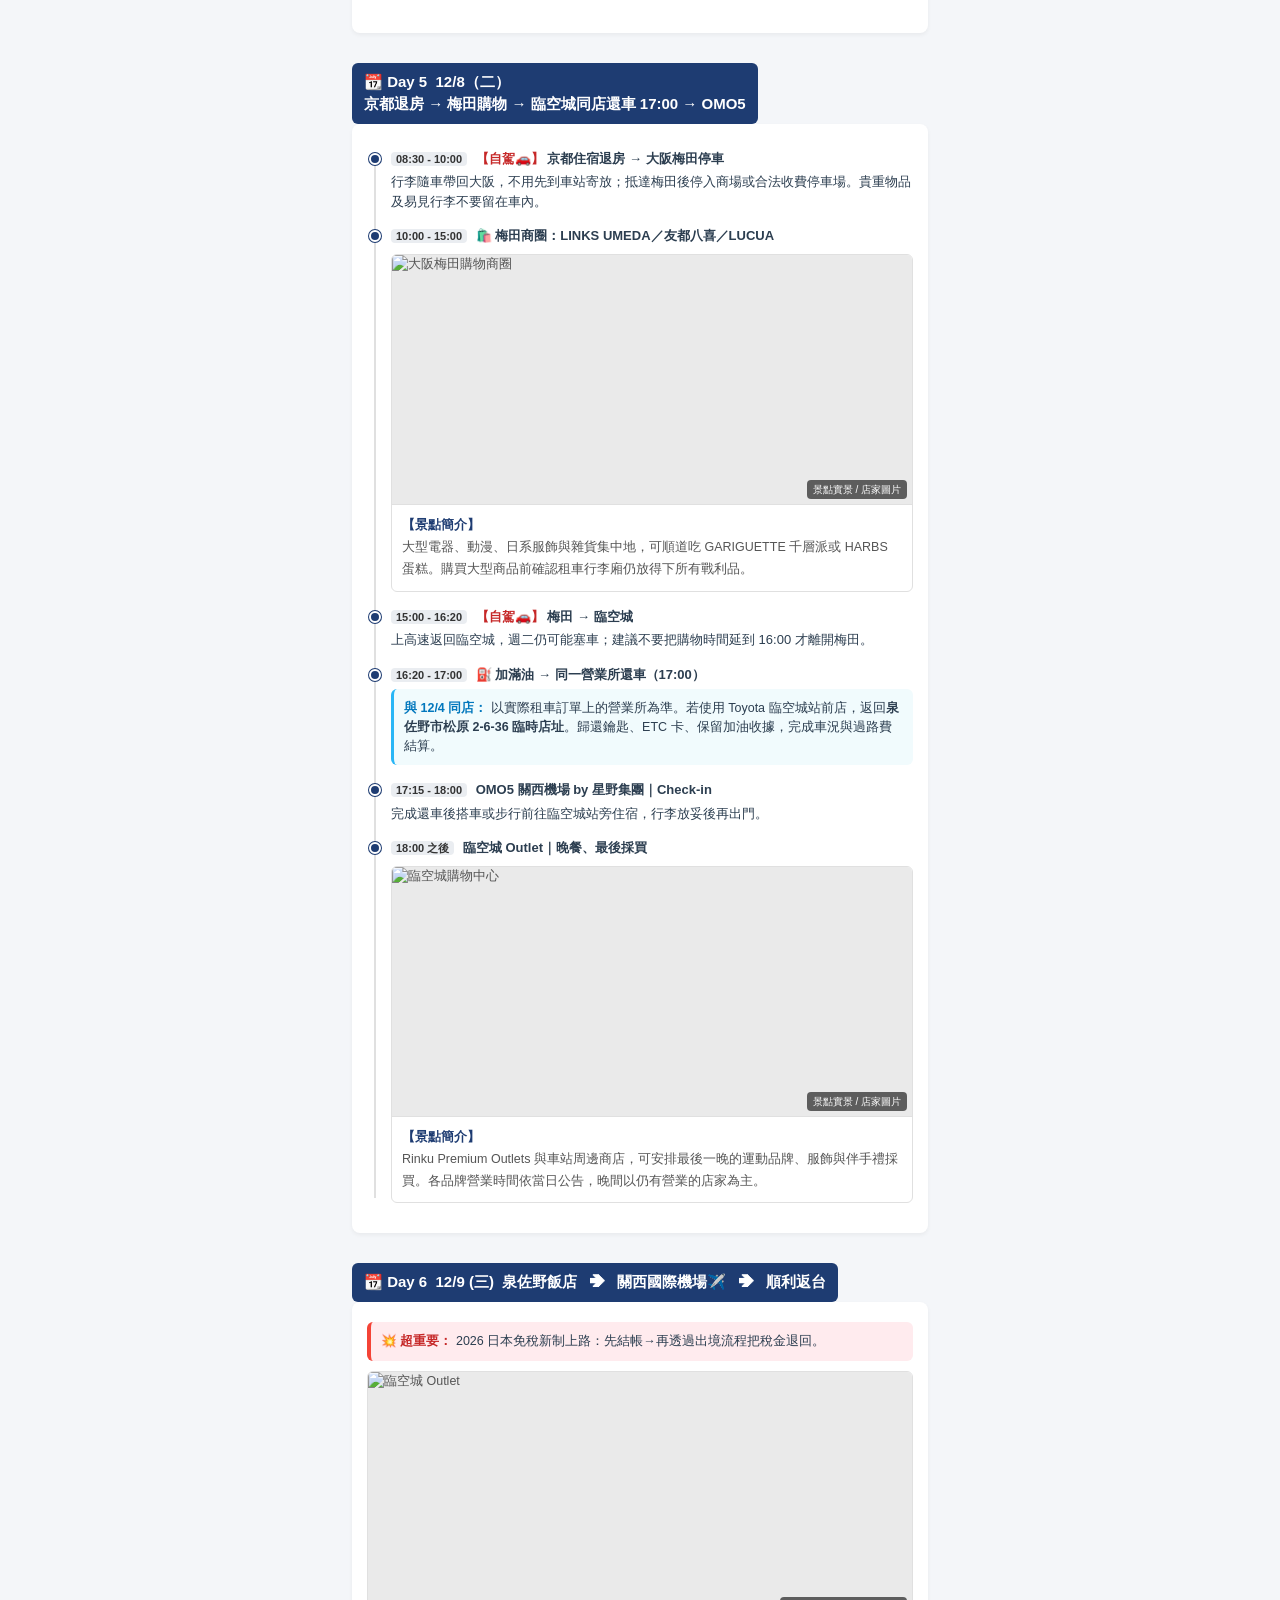
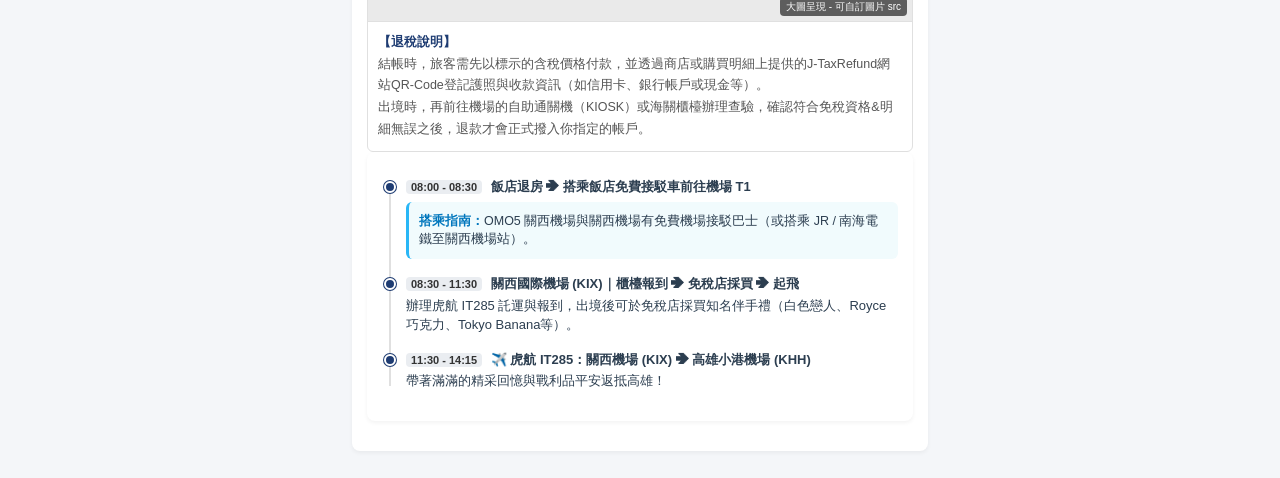
==== commit 0f839d9c: "Update Osaka December 2026 itinerary, restaurant and car rental guide" ====
--- a/osaka.html
+++ b/osaka.html
@@ -1,668 +1,634 @@
-<!DOCTYPE html>
-<html lang="zh-TW">
-<head>
-    <meta charset="UTF-8">
-    <meta name="viewport" content="width=device-width, initial-scale=1.0">
-    <title>京阪 6 天 5 夜隨身旅遊手冊</title>
-    <style>
-        *, *::before, *::after { box-sizing: border-box; }
-        body { font-family: 'PingFang TC', 'Microsoft JhengHei', sans-serif; line-height: 1.5; color: #2c3e50; background-color: #f4f6f9; margin: 0; padding: 0; }
-        .header { background: linear-gradient(135deg, #1e3c72 0%, #2a5298 100%); color: white; padding: 25px 15px; text-align: center; box-shadow: 0 4px 6px rgba(0,0,0,0.1); }
-        .header h1 { margin: 0; font-size: 22px; font-weight: bold; letter-spacing: 1px; }
-        .header p { margin: 5px 0 0 0; font-size: 13px; opacity: 0.9; }
-        
-        .container { padding: 12px; max-width: 600px; margin: 0 auto; }
-        
-        .section-card { background: white; border-radius: 8px; padding: 15px; margin-bottom: 15px; box-shadow: 0 2px 4px rgba(0,0,0,0.05); }
-        .section-title { font-size: 16px; font-weight: bold; color: #1e3c72; margin-top: 0; margin-bottom: 10px; border-left: 4px solid #1e3c72; padding-left: 8px; }
-        .sub-section-title { font-size: 14px; font-weight: bold; color: #2a5298; margin-top: 12px; margin-bottom: 6px; border-bottom: 1px dashed #b0bec5; padding-bottom: 4px; }
-        
-        .day-header { font-size: 15px; font-weight: bold; color: white; background-color: #1e3c72; padding: 8px 12px; border-radius: 6px; margin-top: 15px; display: inline-block; }
-        
-        .timeline { list-style: none; padding: 0; margin: 10px 0 0 0; position: relative; }
-        .timeline::before { content: ''; position: absolute; left: 7px; top: 5px; bottom: 5px; width: 2px; background: #e0e0e0; }
-        .timeline-item { position: relative; padding-left: 24px; margin-bottom: 15px; font-size: 13px; }
-        .timeline-marker { position: absolute; left: 2px; top: 4px; width: 12px; height: 12px; border-radius: 50%; background: #1e3c72; border: 2px solid white; box-shadow: 0 0 0 1px #1e3c72; }
-        
-        .time-badge { font-weight: bold; color: #333; background: #eaedf1; padding: 1px 5px; border-radius: 4px; font-size: 11px; margin-right: 5px; }
-        .info-box { background: #f8f9fa; border-radius: 6px; padding: 10px; margin-top: 5px; font-size: 12.5px; border-left: 3px solid #b0bec5; }
-        .info-box.traffic { border-left-color: #29b6f6; background: #f1fbfd; }
-        .info-box.food { border-left-color: #ffb74d; background: #fffbf5; }
-        .info-box.ticket { border-left-color: #66bb6a; background: #f3fbf4; }
-        .info-box.recommend { border-left-color: #7e57c2; background: #f3e5f5; }
-        
-        .spot-intro { margin-top: 8px; font-size: 12.5px; color: #555; background: #ffffff; border: 1px solid #e0e0e0; border-radius: 6px; overflow: hidden; }
-        .spot-desc { padding: 10px; }
-        
-        .spot-img-container { width: 100%; height: 250px; background: #eaeaea; position: relative; overflow: hidden; border-bottom: 1px solid #e0e0e0; }
-        .spot-img-container img { width: 100%; height: 100%; object-fit: cover; }
-        .img-hint-tag { position: absolute; bottom: 5px; right: 5px; background: rgba(0,0,0,0.6); color: #fff; padding: 2px 6px; font-size: 10px; border-radius: 4px; pointer-events: none; }
-        
-        table { width: 100%; border-collapse: collapse; margin-top: 10px; font-size: 12px; background: white; }
-        th, td { border: 1px solid #e0e0e0; padding: 6px 8px; text-align: left; }
-        th { background-color: #f1f3f5; color: #333; font-weight: bold; }
-        
-        .hotel-tag { display: inline-block; padding: 2px 6px; border-radius: 4px; font-size: 11px; font-weight: bold; margin-right: 4px; }
-        .tag-best { background-color: #e8f5e9; color: #2e7d32; border: 1px solid #a5d6a7; }
-        .tag-option { background-color: #e3f2fd; color: #1565c0; border: 1px solid #90caf9; }
-
-        .hotel-link { display: inline-block; margin-top: 4px; font-size: 11px; color: #0277bd; text-decoration: underline; font-weight: bold; }
-
-        .text-bold { font-weight: bold; }
-        .text-blue { color: #0277bd; }
-        .text-orange { color: #e65100; }
-        .text-green { color: #2e7d32; }
-        .text-red { color: #c62828; }
-        .text-chichi { color: #1e3c72; } 
-    </style>
-</head>
-<body>
-
-    <div class="header">
-        <h1>✈️ 京阪 6 天 5 夜 旅遊手冊</h1>
-        <p>出遊日期：2026/12/4 - 12/9</p>
-    </div>
-
-    <div class="container">
-        
-        <!-- 航班 & 行前交通概覽 -->
-        <div class="section-card">
-            <div class="section-title">📌 航班</div>
-            <table>
-                <tr>
-                    <th>航程</th>
-                    <th>日期</th>
-                    <th>航班</th>
-                    <th>起飛時間</th>
-                    <th>抵達時間</th>
-                </tr>
-                <tr>
-                    <td class="text-green text-bold">去程</td>
-                    <td>12/4 (五)</td>
-                    <td>虎航 IT284</td>
-                    <td>高雄 06:55</td>
-                    <td>關西 10:45</td>
-                </tr>
-                <tr>
-                    <td class="text-red text-bold">回程</td>
-                    <td>12/9 (三)</td>
-                    <td>虎航 IT285</td>
-                    <td>關西 11:30</td>
-                    <td>高雄 14:15</td>
-                </tr>
-            </table>
-            <div class="info-box ticket" style="margin-bottom:0;">
-                1. <strong>去程：</strong>清晨 <span class="text-red text-bold">04:25</span> 前必須到達高雄小港機場臨櫃報到。<br>
-                2. <strong>回程：</strong>上午 <span class="text-red text-bold">08:30</span> 前須到達關西機場第一航廈。虎航會在起飛前45分鐘準時關櫃，勿遲到。<br>
-                3. <strong>自駕必備：</strong>台灣駕照正本 + 國際駕照 + 護照（取車時核對）。<br>
-                4. <strong>入境規定：</strong>Visit Japan Web申請
-            </div>
-            
-            <br>
-            <div class="section-title">📌交通概覽</div>
-            <table>
-                <tr>
-                    <th>日期</th>
-                    <th style="white-space: nowrap;">交通方式</th>
-                    <th style="text-align: center;">路程說明</th>
-                </tr>
-                <tr>
-                    <td class="text-chichi text-bold">DAY1 (12/4)</td>
-                    <td>自 駕</td>
-                    <td>臨空轉運站取車 ➔ ⛩️大鳥大社 ➔ 大阪市區飯店（開車輕鬆前往景點與飯店）</td>
-                </tr>
-                <tr>
-                    <td class="text-chichi text-bold">Day 2 (12/5)</td>
-                    <td>自 駕</td>
-                    <td>大阪 ➔ ⛩️伏見稻荷 ➔ ⛩️天滿宮 ➔ ⛩️清水寺➔ 🗼八坂塔➔ ⛩️八坂神社</td>
-                </tr>
-                <tr>
-                    <td class="text-chichi text-bold">Day 3 (12/6)</td>
-                    <td style="white-space: nowrap;">自駕 ➔ 晚上還車</td>
-                    <td>海之京都｜由良川橋梁攝影點📷➔  伊根舟屋🐟 ➔ 天橋立飛龍觀🚟 ➔ 晚上開回大阪梅田（或難波）櫃檯還車。<br>
-                    <span class="text-red"><strong>※大多租車公司在大阪市區皆支援甲租乙還，只需補少許乙還手續費，非常划算。</strong></span></td>
-                </tr>
-                <tr>
-                    <td class="text-chichi text-bold">Day 4 (12/7)</td>
-                    <td>大眾運輸</td>
-                    <td>輕鬆搭乘京阪電車與叡山電車前往貴船神社，欣賞紅葉隧道與夜間點燈，完全不用煩惱山區停車問題。</td>
-                </tr>
-                <tr>
-                    <td class="text-chichi text-bold">Day 5 (12/8)</td>
-                    <td>步行/電車</td>
-                    <td>梅田商圈爆買（LINKS UMEDA / 友都八喜 / GARIGUETTE），買完戰利品直接提回飯店。</td>
-                </tr>
-                <tr>
-                    <td class="text-chichi text-bold">Day 6 (12/9)</td>
-                    <td>JR 關空快速 / 免費接駁車</td>
-                    <td>08:30前須抵達關西機場第一航廈報到，住在臨空城或泉佐野市飯店直達機場最安心。<br>
-                    <span class="text-red"><strong>※退稅新制上路，務必要再提前抵達機場，出境才能退稅。</strong></span></td>
-                </tr>
-            </table>
-
-            <br>
-            <!-- 📌 住宿建議 (大阪 1 晚 + 京都 3 晚 + 泉佐野市 1 晚) -->
-            <div class="section-title">📌住宿建議（大阪 1 晚 + 京都 3 晚 + 泉佐野市 1 晚）</div>
-            
-            <div class="info-box recommend">
-                <strong style="color: #6b21a8;">🏆 最佳住宿組合建議：</strong><br>
-                • <strong>12/4 - 12/5 (大阪 1 晚)：</strong><span class="text-bold text-blue">BAKURO - DOYANEN HOTELS</span> <br>
-                • <strong>12/5 - 12/8 (京都 3 晚)：</strong><span class="text-bold text-blue">Shiki Homes Ikkō 一耕の宿 8</span><br>
-                • <strong>12/8 - 12/9 (泉佐野 1 晚)：</strong><span class="text-bold text-blue">OMO5 關西機場 by 星野集團</span><br>
-                💳 <strong>5 晚預估總費用：<strong style="color: #6b21a8;">約 TWD 23,123</strong>，平均每人僅需</strong><strong style="color: #6b21a8;">約 TWD 6,180</strong>
-            </div>
-
-            <!-- 第一階段：大阪 -->
-            <div class="sub-section-title">🏢 第一階段：大阪 1 晚 (12/4 - 12/5)</div>
-            <table>
-                <tr>
-                    <th style="width: 40%;">飯店名稱</th>
-                    <th style="width: 28%;">金額 </th>
-                    <th style="text-align: center;">備註</th>
-
-                </tr>
-                <tr>
-                    <td>
-                        <span class="hotel-tag tag-best">住宿</span><strong> BAKURO - DOYANEN HOTELS</strong><br><small>(2 Chome-8-12 Haginochaya, Nishinari Ward, Osaka, 557-0004日本)</small><br>
-                        <a href="BAKURO DOYANEN HOTELS.jpg" target="_blank" class="hotel-link">📷 查看預訂截圖</a>
-                    </td>
-                    <td><small>¥7,772（含消費稅¥702）</small><br><small>(每人約 $794/晚)</small></td>
-                    <td><span class="text-green text-bold">【過夜停車費】</span> 周邊小型無人投幣停車場（如 Times/三井Repark等），收費約¥800左右<br></td>
-                </tr>
-                <tr>
-            </table>
-
-            <!-- 第二階段：京都 -->
-            <div class="sub-section-title">🏢 第二階段：京都 3 晚 (12/5 - 12/8)</div>
-            <table>
-                <tr>
-                    <th style="width: 40%;">飯店名稱</th>
-                    <th style="width: 28%;">金額</th>
-                    <th style="text-align: center;">備註</th>
-                </tr>
-                <tr>
-                    <td>
-                        <span class="hotel-tag tag-best">住宿</span><strong>Shiki Homes Ikkō 一耕の宿 8</strong><br><small>(605-0927京都市東山区上馬町５４０番地８)</small><br>
-                        <a href="1205-1208｜Shiki Homes Ikkō 一耕の宿 8.jpg" target="_blank" class="hotel-link">📷 查看預訂截圖</a><br>
-                    </td>
-                    <td><small>¥82,180（含消費稅¥6,848）</small><br><small>(每人約 $1,400/晚)</small></td>
-                    <td></span> 鄰近京阪電車「祇園四條/清水五條站」，Day 4 去貴船神社直達「出町柳站」轉乘方便<br><span class="text-green"> <strong>※清水寺、八坂神社步行約16分鐘<br></td>
-                </tr>
-                <tr>
-            </table>
-
-            <!-- 第三階段：泉佐野市 -->
-            <div class="sub-section-title">🏢 第三階段：泉佐野市 1 晚 (12/8 - 12/9)</div>
-            <table>
-                <tr>
-                    <th style="width: 40%;">飯店名稱</th>
-                    <th style="width: 28%;">金額</th>
-                    <th style="text-align: center;">備註</th>
-                </tr>
-                <tr>
-                    <td>
-                        <span class="hotel-tag tag-best">住宿</span><strong>OMO5 關西機場 by 星野集團</strong><br><small>(大阪府, 泉佐野, 1-833 Rinkuorai-Kita,, 日本)</small><br>
-                        <a href="1208｜OMO星野飯店.jpg" target="_blank" class="hotel-link">📷 查看預訂截圖</a><br>
-                    <td><small>¥23,200（含消費稅¥1,000）</small><br><small>(每人約 $1,185/晚)</small></td>
-                    <td></span>1.免費機場接駁車、若自行轉地鐵約8分鐘路程<br>2.從車站走聯絡道可直達，且鄰近臨空城 Outlet</td>
-                </tr>
-                <tr>
-            </table>
-        </div>
-
-        <!-- DAY 1 -->
-        <div class="day-header">📆 Day 1&nbsp;&nbsp;12/4 (五) &nbsp;&nbsp;機場啟航&nbsp;&nbsp; ➔ &nbsp;&nbsp;⛩️大鳥大社&nbsp;&nbsp; ➔&nbsp;&nbsp; 心齋橋商店街美食&nbsp;&nbsp;</div>
-        <div class="section-card">
-            <ul class="timeline">
-                <li class="timeline-item">
-                    <span class="timeline-marker"></span>
-                    <span class="time-badge">04:25 - 06:55</span> <strong>高雄小港機場｜報到 & 通關</strong>
-                </li>
-                <li class="timeline-item">
-                    <span class="timeline-marker"></span>
-                    <span class="time-badge">10:45 - 12:15</span> <strong>抵達 大阪關西國際機場 (KIX)</strong>
-                    <div class="spot-intro">
-                        <div class="spot-img-container">
-                            <img src="https://encrypted-tbn0.gstatic.com/images?q=tbn:ANd9GcTqcg_r8ol0MNdeYs7_RDIz-p54wv4HnYP4ee5HgpNDWQ&s=10" alt="關西國際機場">
-                            <span class="img-hint-tag">大圖呈現 - 可自訂圖片 src</span>
-                        </div>
-                        <div class="spot-desc">
-                            辦理入境填寫 Visit Japan Web，通關後至一樓大廳。
-                        </div>
-                    </div>
-                </li>
-                <li class="timeline-item">
-                   <span class="timeline-marker"></span>
-                   <span class="time-badge">12:15 - 13:15</span> <strong>機場｜臨櫃取車手續</strong>
-                   <div class="info-box traffic">         
-                      <strong><span class="text-blue">租車指南：</span></strong> 接駁車前往機場臨空轉運站的租車櫃檯（如Times、Toyota）。<br>
-                      ✈️機場租車資訊：<a href="https://rent.toyota.co.jp/zh-tw/reservation/airport_list.aspx?prevPage=1&shopMode=0" target="_blank">機場｜関西空港店連結</a><br>
-                      ✈️機場租車資訊：<a href="https://www.r-shinosaka.jp/shop/009/" target="_blank">機場｜臨空城站前店連結</a><br>
-                      ✈️機場租車資訊：<a href="https://www.r-shinosaka.jp/shop/kansaikukou/" target="_blank">機場｜TOYOTA租車連結</a><br>
-                      ⭐參考資訊：<a href="https://www2.tocoo.jp/cn/guide/2023/06/01/%E4%B8%8D%E6%9C%83%E5%86%8D%E5%9C%A8%E6%A9%9F%E5%A0%B4%E8%BF%B7%E8%B7%AF%E4%BA%86%EF%BC%81-%E6%82%A8%E5%8F%AF%E4%BB%A5%E5%9C%A8%E6%AD%A4%E8%99%95%E6%89%BE%E5%88%B0%E5%89%8D%E5%BE%80%E6%A9%9F-2/#m" target="_blank">ToCoo! 機場租車指南連結</a><br>
-                      ⭐參考資訊：<a href="https://spirit0926.pixnet.net/blog/posts/3050900748" target="_blank">網友租車教學連結</a><br>
-                   </div>
-
-                    <div class="info-box ticket">
-                        <strong><span class="text-green">ETC卡申辦：</span></strong> 現場取車時，務必向櫃檯加購 <span class="text-green text-bold">ETC卡</span> 借用與 <span class="text-green text-bold">KEP (Kansai Expressway Pass) 關西高速公路通行證</span>（依天數計費計價，約¥3,700-¥4,700）。這能讓您在後續行經阪神高速與跨海大橋時大幅節省過路費並直接走ETC車道，不需人工停車掏現。
-                    </div>
-                </li>
-                <li class="timeline-item">
-                    <span class="timeline-marker"></span>
-                    <span class="time-badge">13:15 - 14:00</span> <span class="text-red"><strong>【自駕🚗】</strong></span><strong>前往堺市｜大鳥大社</strong>
-                    <p style="margin:2px 0;">開車路線：走關西空港自動車道接阪神高速4號灣岸線，於「石津」出口下交流道，總車程約45分鐘。</p>
-                </li>
-                <li class="timeline-item">
-                    <span class="timeline-marker"></span>
-                    <span class="time-badge">14:00 - 15:30</span> <strong> ⛩️大鳥大社 </strong>
-                    <div class="spot-intro">
-                        <div class="spot-img-container">
-                            <img src="https://encrypted-tbn0.gstatic.com/images?q=tbn:ANd9GcQpPYRree9YRR465R20u70vluhIoKf1VzfNk-cfyqoNQA&s=10" alt="大鳥大社">
-                            <span class="img-hint-tag">大圖呈現 - 可自訂圖片 src</span>
-                        </div>
-                        <div class="spot-desc">
-                            <span class="text-chichi"><strong> 【景點簡介】<br></strong></span> 和泉國一宮，名列日本古老官社。主祀日本武尊。其本殿建築樣式被稱為「大鳥造」，是與出雲大社大社造齊名的日本古老神社建築典範，境內莊嚴，非常適合做為落地日本祈求旅途平安的第一站。<br>神社內有一棵神木，隆起的樹根很有特色，說是事業和金運有幫助，可以買一堆金幣💰丟過去祈福
-                        </div>
-                    </div>
-                    <div class="info-box traffic"><span class="text-blue"><strong>停車資訊：</strong></span> 神社旁附設有參拜專用免費停車場。</div>
-                </li>
-                <li class="timeline-item">
-                    <span class="timeline-marker"></span>
-                    <span class="time-badge">15:30 - 16:30</span> <span class="text-red"><strong>【自駕🚗】</strong></span><strong>大阪市區｜飯店 Check-in</strong>
-                    <p style="margin:2px 0;">開車路線：走阪神高速15號堺線直達大阪市中心（難波/本町周邊），車程約40分鐘。建議尋找帶有配合立體停車場的飯店。</p>
-                </li>
-                <li class="timeline-item">
-                    <span class="timeline-marker"></span>
-                    <span class="time-badge">16:45 - 18:30</span> <strong>【美食/購物】 步行前往心齋橋。</strong>
-                    <div class="spot-intro">
-                        <div class="spot-img-container">
-                            <img src="https://encrypted-tbn0.gstatic.com/images?q=tbn:ANd9GcSxL0lKfCGv7R1oKx6qKp8-4cPKNK9YE6ABaATZdVmLBw&s=10" alt="MooKEN 泡芙">
-                            <span class="img-hint-tag">大圖呈現 - 可自訂圖片 src</span>
-                        </div>
-                        <div class="spot-desc">
-                            <span class="text-chichi text-bold">【MooKEN 泡芙】<br></span> 大阪心齋橋的超高評價烘焙甜點。主打現點現灌餡。外皮經特殊烘烤工法呈現餅乾般的爽脆，咬下瞬間，醇厚細緻的卡士達內餡在口中爆漿，甜度拿捏極佳，是逛街的完美伴侶。
-                        </div>
-                    </div>
-                </li>
-                <li class="timeline-item">
-                    <span class="timeline-marker"></span>
-                    <span class="time-badge">18:30~</span> <strong>道頓堀（固力果跑跑人）｜晚餐</strong>
-                    <div class="info-box food"><span class="text-orange"><strong>美食推薦：</strong></span>next shikaku <br>🚩Map資訊：<a href="https://maps.app.goo.gl/ieYdBFReNEyq1Qdr8" target="_blank">https://maps.app.goo.gl/ieYdBFReNEyq1Qdr8</a><br>
-                    </div>
-                </li>
-            </ul>
-        </div>
-
-        <!-- DAY 2 -->
-        <div class="day-header">📆 Day 2&nbsp;&nbsp;12/5 (六) <br>大阪出發 ➔ ⛩️伏見稻荷神社 ➔ ⛩️天滿宮 ➔ ⛩️清水寺➔ 🗼八坂塔➔ ⛩️八坂神社</div>
-        <div class="section-card">
-            <ul class="timeline">
-                <li class="timeline-item">
-                    <span class="timeline-marker"></span>
-                    <span class="time-badge">06:30 - 08:00</span> <span class="text-red"><strong>【自駕🚗】</strong></span><strong>大阪出發 ➔ 京都｜⛩️伏見稻荷神社</strong>
-                    <div>
-                        <p style="margin:2px 0;">開車路線：從大阪市區出發，上阪神高速、經第二京阪道路直達京都伏見區（車程約60-70分鐘）。由於是週末，導遊強烈建議盡早出發，能有效避開稻荷大社周邊的觀光與停車車潮。</p>
-                    </div>
-                </li>
-                <li class="timeline-item">
-                    <span class="timeline-marker"></span>
-                    <span class="time-badge">08:00 - 11:00</span> <strong> ⛩️伏見稻荷神社 </strong>
-                    <div class="spot-intro">
-                        <div class="spot-img-container">
-                            <img src="https://encrypted-tbn0.gstatic.com/images?q=tbn:ANd9GcRRoFxErjZ4p4QngFmXUxcUYBlDid_9-CcMXKDbSDYcVQ&s=10" alt="伏見稻荷神社">
-                            <span class="img-hint-tag">大圖呈現 - 可自訂圖片 src</span>
-                        </div>
-                        <div class="spot-desc">
-                            <span class="text-chichi text-bold">【景點簡介】</span><br>
-                            神社參拜免費。全日本三萬多座稻荷神社的總本宮，供奉掌管生意興隆、五穀豐登的稻荷大神。神社境內最震撼、最出名的便是綿延不絕、穿過一整座山頭的「千本鳥居」，朱紅色的隧道極具視覺衝擊力。這裡也是狐狸使者的故鄉，隨處可見栩栩如生的狐狸石雕。
-                        </div>
-                    </div>
-                    <div class="info-box food"><span class="text-orange"><strong>美食推薦：</strong></span> 前往周邊的稻荷參道商店街，品嚐當地極具代表性的「稻荷壽司（豆皮壽司）」與「狐狸烏龍麵」，豆皮吸滿甘甜高湯，非常道地！</div>
-                    <div class="info-box traffic"><span class="text-blue"><strong>停車資訊：</strong></span> 設有參拜者專用的免費停車場，若客滿，周邊亦有許多計時收費的民間 Orix 或 Times 停車場。</div>
-                </li>
-                <li class="timeline-item">
-                    <span class="timeline-marker"></span>
-                    <span class="time-badge">11:00 - 11:30</span> <span class="text-red"><strong>【自駕🚗】</strong></span><strong>前往 ⛩️北野天滿宮</strong>
-                </li>   
-                </li>
-                <li class="timeline-item">
-                    <span class="timeline-marker"></span>
-                    <span class="time-badge">11:30 - 13:30</span> <strong> ⛩️北野天滿宮 </strong>
-                        <div class="spot-intro">
-                        <div class="spot-img-container">
-                            <img src="https://encrypted-tbn0.gstatic.com/images?q=tbn:ANd9GcQalmmyhh--OFlFUo61AkdszkTZgQcRLMjes_yPZAKnRw&s=10" alt="伏見稻荷神社">
-                            <span class="img-hint-tag">大圖呈現 - 可自訂圖片 src</span>
-                        </div>
-                        <div class="spot-desc">
-                            <span class="text-chichi text-bold">【景點簡介】</span><br>
-                            供奉日本學問之神菅原道真，每年有眾多的考生為祈求學業有成和考試及格而到此來參拜。
-                        </div>
-                         <div class="info-box traffic"><span class="text-blue"><strong>停車資訊：</strong></span> 設有專用免費停車場（位於神社入口（一之鳥居）的西側），但須特別注意特定的「禁停日期」與尖峰時段。</div>
-                        <div class="info-box" style="background-color: #ffebee; border-left: 4px solid #f44336; padding: 10px; margin-bottom: 10px;"><span class="text-red text-bold"> 💥 推薦：</span> 11～12月楓葉季會推出夜間點燈，境內開放到晚上8點。詳細開放時間&特別活動日程請先上官網確認最新資訊<br>
-                            🚩官網資訊：<a href="https://kitanotenmangu.or.jp/access/" target="_blank">https://kitanotenmangu.or.jp/access/</a><br></div>
-                </li>
-                <li class="timeline-item">
-                    <span class="timeline-marker"></span>
-                    <span class="time-badge">13:30 - 16:30</span></span><strong>午餐｜飯店 Check-in</strong>
-                </li>
-                <li class="timeline-item">
-                    <span class="timeline-marker"></span>
-                    <span class="time-badge">16:30 - 18:00</span><strong>⛩️清水寺｜⛩️清水坂｜⛩️產寧坂｜⛩️二寧坂</strong>
-                        <div class="spot-intro">
-                        <div class="spot-img-container">
-                            <img src="https://encrypted-tbn0.gstatic.com/images?q=tbn:ANd9GcTi9zy3iP6IoEwD4kj3IyCS2O1Otp98ke9rZmsp5CuRVA&s=10" alt="清水寺">
-                            <span class="img-hint-tag">大圖呈現 - 可自訂圖片 src</span>
-                        </div>
-                        <div class="spot-desc">
-                            <span class="text-chichi text-bold">【景點簡介】</span><br>
-                            經典京都散步路線，依序經過二年坂（二寧坂）、產寧坂（三年坂）與清水坂。沿途充滿石板坡道與傳統町家建築，是體驗古都風情與品嘗和風點心、購買伴手禮最熱鬧的精華路段。亦可拍攝法觀寺（八坂塔）古都風情，一路散步至八坂神社。
-                        </div>
-                        <div class="info-box" style="background-color: #ffebee; border-left: 4px solid #f44336; padding: 10px; margin-bottom: 10px;"><span class="text-red text-bold"> 💥 超重要：</span> 開放時間：每日上午 06:00 開門，關門時間依季節而定（一般為 18:00，夏秋季延長或舉辦夜間參拜至 21:30）。詳細開放時間&特別活動日程請先上官網確認最新資訊<br>
-                            🚩官網資訊：<a href="https://www.kiyomizudera.or.jp/" target="_blank">https://www.kiyomizudera.or.jp/</a><br></div>
-                </li>
-                <li class="timeline-item">
-                    <span class="timeline-marker"></span>
-                    <span class="time-badge">18:00 - 20:00</span><strong>⛩️法觀寺（八坂塔）｜⛩️八坂神社</strong>
-                        <div class="spot-intro">
-                        <div class="spot-img-container">
-                            <img src="https://encrypted-tbn0.gstatic.com/images?q=tbn:ANd9GcQWGz_9cdKuuXz-yD3lARhgfmv7miXi8jyDBb8cUM91FA&s=10" alt="清水寺">
-                            <span class="img-hint-tag">大圖呈現 - 可自訂圖片 src</span>
-                        </div>
-                        <div class="spot-desc">
-                            <span class="text-chichi text-bold">【景點簡介】</span><br>
-                         八坂神社全年免費開放，夜間會舉行點燈，但御守、御朱印等販售時間為9點至17點。
-                        </div>                              
-                </li>
-                <li class="timeline-item">
-                    <span class="timeline-marker"></span>
-                    <span class="time-badge">20:00~</span> <strong>晚餐</strong>
-                </li>
-            </ul>
-        </div>
-
-        <!-- DAY 3 -->
-        <div class="day-header">📆 Day 3&nbsp;&nbsp;12/6 (日)<br>海之京都｜由良川橋梁攝影點📷 ➔ 伊根舟屋🐟 ➔ 天橋立飛龍觀🚟 ➔ 梅田還車</div>
-        <div class="section-card">
-            <div class="info-box" style="background-color: #ffebee; border-left: 4px solid #f44336; padding: 10px; margin-bottom: 10px;">
-                <span class="text-red text-bold"> 💥 超重要：</span> 來回拉車較長，為了幫大家圓夢拍到完美的「神隱少女海上電車」，務必精準卡位列車通過時刻！務必準時出發。<br>
-                <span class="text-red text-bold"><strong>海上列車最佳角度：靠近「丹後由良車站」的水岸邊。</strong></span>
-            </div>
-            <ul class="timeline">
-                <li class="timeline-item">
-                    <span class="timeline-marker"></span>
-                    <span class="time-badge">07:30 - 10:30</span> <span class="text-red"><strong>【自駕🚗】</strong></span><strong>大阪出發 ➔ 經京都縱貫道 ➔ 丹後神崎（由良川東側堤防）</strong>
-                    <div class="info-box traffic">                
-                        <strong><span class="text-blue">導航路線：</span></strong> 導航至LAWSON宮津由良店，超商前方有一小徑走到河邊就可看到鐵橋<br>🚩Map資訊：<a href="https://maps.app.goo.gl/a73w5V1GxdtVKWAk9" target="_blank">https://maps.app.goo.gl/a73w5V1GxdtVKWAk9</a><br>
-                    </div>
-                </li>
-                <li class="timeline-item">
-                    <span class="timeline-marker"></span>
-                    <span class="time-badge">11:00 - 11:40</span> <strong>由良川橋梁｜海上列車</strong>
-                    <div class="spot-intro">
-                        <div class="spot-img-container">
-                            <img src="https://farm66.static.flickr.com/65535/54290327217_35868e52f1_b.jpg" alt="由良川橋梁海之列車">
-                            <span class="img-hint-tag">大圖呈現 - 可自訂圖片 src</span>
-                        </div>
-                        <div class="spot-desc">
-                            <span class="text-chichi text-bold">【景點介紹】</span> 神隱少女「海之列車」<br>⭐丹後鐵道官網：<a href="https://trains.willer.co.jp/" target="_blank">https://trains.willer.co.jp/</a><br>
-                            ⭐參考資訊：<a href="https://www.threads.com/@solitary.photographer/post/DCT3EAhyliT?hl=zh-tw" target="_blank">Threads 攝影貼文</a><br>
-                            <a href="https://vocus.cc/article/6678bbcdfd89780001725d8e" target="_blank">方格子文章參考</a><br>
-                            <a href="https://ourtravel.tw/shottantetsu/" target="_blank">我們的旅遊日記攻略</a><br>
-                        </div>
-                    </div>
-                </li>
-                <li class="timeline-item">
-                    <span class="timeline-marker"></span>
-                    <span class="time-badge">11:40 - 14:00</span> <strong>伊根舟屋漁村｜海景午餐｜餵海鷗 </strong>
-                    <div class="spot-intro">
-                        <div class="spot-img-container">
-                            <img src="https://encrypted-tbn0.gstatic.com/images?q=tbn:ANd9GcQAa6d6YJeTyAPWqd9gEC0WqRJ2aKTVvNar3AtcTU--Bg&s=10" alt="伊根舟屋">
-                            <span class="img-hint-tag">大圖呈現 - 可自訂圖片 src</span>
-                        </div>
-                        <div class="spot-desc">
-                            <span class="text-chichi text-bold">【景點介紹】</span> 開車約 45 分鐘抵達被譽為「日本最美漁村」的伊根舟屋。這裏有 230 多棟沿海岸建造的木造舟屋建築，可以自由散步或自費自選搭乘遊覽船，用手上的蝦味先體驗震撼的海鷗與老鷹空中爭食體驗！
-                        </div>
-                    </div>
-                    <div class="info-box food"><span class="text-orange"><strong>美食推薦：</strong></span>推薦前往觀光案內所二樓的「舟屋食堂」享用在地老舖經營的現撈海鮮與生魚片定食，從落地窗俯瞰整片灣景。</div>
-                    <div class="info-box food"><span class="text-orange"><strong>咖啡推薦：</strong></span>INE CAFE（伊根町）</div>
-                </li>
-                <li class="timeline-item">
-                    <span class="timeline-marker"></span>
-                    <span class="time-badge">14:00 - 14:30</span> <span class="text-red"><strong>【自駕🚗】</strong></span><strong>前往天橋立</strong>
-                </li>
-                <li class="timeline-item">
-                    <span class="timeline-marker"></span>
-                    <span class="time-badge">14:30 - 16:30</span> <strong>天橋立飛龍觀｜智恩寺智慧之餅</strong>
-                    <div class="spot-intro">
-                        <div class="spot-img-container">
-                            <img src="https://encrypted-tbn0.gstatic.com/images?q=tbn:ANd9GcT68PDsKgJim2vafPfZv296wIxMm1x7RG_nWIMnyJbJCw&s=10" alt="天橋立飛龍觀">
-                            <span class="img-hint-tag">大圖呈現 - 可自訂圖片 src</span>
-                        </div>
-                        <div class="spot-desc">
-                            <span class="text-chichi text-bold">【景點介紹】</span> 搭乘露天吊椅纜車登上展望台，背對沙洲從胯下倒過來觀看著名的「飛龍沙洲」絕景！可在頂端樂園挑戰刺激的高空腳踏車。<br>下山後前往上千年歷史的「智恩寺」參拜文殊菩薩，並品嚐限定特產「智慧之餅」，最後觀看特殊的「旋轉迴旋橋」。
-                        </div>
-                    </div>
-                </li>
-                <li class="timeline-item">
-                    <span class="timeline-marker"></span>
-                    <span class="time-badge">16:30 - 19:00</span> <span class="text-red"><strong>【自駕🚗】</strong></span><strong>返回大阪梅田還車</strong>
-                </li>
-                <li class="timeline-item">
-                    <span class="timeline-marker"></span>
-                    <span class="time-badge">19:30 - 20:30</span> <strong>搭乘阪急/京阪電車🚃→前往京都飯店｜晚餐</strong>
-                </li>
-            </ul>
-        </div>
-
-        <!-- DAY 4 -->
-        <div class="day-header">📆 Day 4&nbsp;&nbsp;12/7 (一) <br>🚇叡山電車紅葉隧道🍁🍁🍁 ➔ ⛩️貴船神社 ➔ ⛩️鞍馬寺 ➔ 鴨川三角洲跳烏龜🏃</div>
-        <div class="section-card">
-            <ul class="timeline">
-                <li class="timeline-item">
-                    <span class="timeline-marker"></span>
-                    <span class="time-badge">07:00 - 07:30</span> <span class="text-green text-bold">【大眾運輸🚎】</span><strong>京都市區 ➔ 出町柳站</strong>
-                    <p style="margin:2px 0;">可從「祇園四条站」乘坐「京阪本線」至「出町柳站」轉公車。</p>
-                </li>
-                <li class="timeline-item">
-                    <span class="timeline-marker"></span>
-                    <span class="time-badge">07:30 - 08:00</span> <span class="text-green text-bold">【叡山電車🚇】</span><strong>叡山電車紅葉隧道｜出町柳站 ➔ 貴船口站 </strong>
-                    <p style="margin:2px 0;">從「出町柳站」乘坐「叡山電鐵鞍馬線」至「貴船口站」車程約28分鐘。<br>早晨班次約 15–20 分鐘一班。車上多為當地居民或極少數早起遊客，搭乘體驗舒適悠閒。</p>
-                    <div class="spot-intro">
-                        <div class="spot-img-container">
-                            <img src="https://encrypted-tbn0.gstatic.com/images?q=tbn:ANd9GcRuZ04zEq5jgwlJeRe6wi8w2-9DLQ1PCje_YEuc6bdngw&s=10" alt="叡山電車紅葉隧道">
-                            <span class="img-hint-tag">大圖呈現 - 可自訂圖片 src</span>
-                        </div>
-                        <div class="spot-desc">
-                            <span class="text-chichi text-bold">【景點簡介】<br></span> 叡山電車鞍馬線在「市原站」至「二之瀨站」之間，有一段長約250公尺的兩側密植楓樹路段，被譽為「紅葉隧道」。12月初初冬時分，列車駛入此區間時，車廂內會熄燈，列車會慢速緩行，讓乘客透過大片觀景窗凝視窗外如夢似幻的深秋與初冬冬景。
-                        </div>
-                    </div>
-                </li>
-                <li class="timeline-item">
-                    <div class="info-box traffic">
-                        <div>                  
-                        <strong><span class="text-blue">搭乘指南：</span></strong><br>
-                        1. 於出町柳站轉乘【叡山電車・鞍馬線】開往鞍馬方向的列車。<br>
-                        2. <strong>票價：</strong>出町柳站至貴船口站，單程 ¥430。<br>
-                        3. <strong>購票方式：</strong>不需要、也無法提前劃位！全線支援 <span class="text-blue text-bold">ICOCA / Suica 交通卡</span>，進出站直接刷卡即可。若無IC卡，請在出町柳站的售票機購買單程車票即可。建議上車時爭取靠窗的座位（特別是觀光列車「きらら (Kirara)」設有面窗座椅）。<br>
-                        4. <strong>官網資訊：</strong><a href="https://eizandensha.co.jp/tc/" target="_blank">https://eizandensha.co.jp/tc/</a><br>
-                        ⭐<strong>路線指引影片1：<strong><a href="https://www.youtube.com/watch?v=0N7rrKNzW_Y" target="_blank">https://www.youtube.com/watch?v=0N7rrKNzW_Y</a><br>
-                        ⭐<strong>路線指引影片2：<strong><a href="https://www.youtube.com/watch?v=rAJRhIrV1zw" target="_blank">https://www.youtube.com/watch?v=rAJRhIrV1zw</a>
-                        </div>
-                    </div>
-                </li>
-                <li class="timeline-item">
-                    <span class="timeline-marker"></span>
-                    <span class="time-badge">08:00 - 08:15</span> <span class="text-green text-bold">【轉乘公車🚍】</span><strong>抵達貴船 </strong>
-                    <div class="info-box traffic">                
-                        <strong><span class="text-blue">搭乘指南：</span></strong>從「貴船口站」出站後，列車站外搭乘【京都巴士33號】前往「貴船」巴士總站下車（車程約5分鐘，可刷交通卡）。<br>
-                        ⭐<strong>京都巴士33號-時刻表：</strong><a href="https://japantravel.navitime.com/zh-tw/area/jp/depArrTimeList/00056787/00056789/00016721?direction=down" target="_blank">https://japantravel.navitime.com/zh-tw/area/jp/depArrTimeList/00056787/00056789/00016721?direction=down</a><br>
-                    </div>
-                    <div class="info-box food"><span class="text-orange"><strong>美食推薦：</strong></span> 貴船川畔的日式茶屋，享用京都冬日限定的熱山藥烏龍麵或蕎麥定食。</div>
-                </li>
-                <li class="timeline-item">
-                    <span class="timeline-marker"></span>
-                    <span class="time-badge">08:15 - 10:30</span> <strong> ⛩️貴船神社 </strong>
-                    <div class="spot-intro">
-                        <div class="spot-img-container">
-                            <img src="https://encrypted-tbn0.gstatic.com/images?q=tbn:ANd9GcSIps2nzHqXDAEod-XXg-1xVuRfyqheJDePZ6fiwdHzzA&s=10" alt="貴船神社">
-                            <span class="img-hint-tag">大圖呈現 - 可自訂圖片 src</span>
-                        </div>
-                        <div class="spot-desc">
-                            <span class="text-chichi text-bold">【景點簡介】<br></span> 日本全國貴船神社的總本社，奉祀水神。這裏也是日本「繪馬」的發源地。神社最著名的是沿山路蜿蜒而上的參道階梯，兩側排列著整齊的朱紅燈籠。傍晚17:00左右，夜幕低垂，兩側燈籠火光點亮，將古老神社渲染得極其神聖與浪漫，是情侶牽手漫步的極致機位。
-                        </div>
-                    </div>
-                    <div class="info-box ticket">
-                        <span class="text-green text-bold">推薦體驗：</span> <br>神社參拜免費。<br>務必花費 ¥300 購買一張「水占卜籤詩（水占いみくじ）」。拿到時是一張空白紙，將其輕輕平鋪於境內的御神水水池中，幾秒鐘後吉凶籤文便會奇蹟般地浮現，值回票價！
-                    </div>
-                </li>
-                <li class="timeline-item">
-                    <span class="timeline-marker"></span>
-                    <span class="time-badge">10:30 - 11:00</span> <span class="text-green text-bold">【叡山電車🚇】</span><strong>⛩️鞍馬寺<strong>
-                    <div class="spot-intro">
-                        <div class="spot-img-container">
-                            <img src="https://encrypted-tbn0.gstatic.com/images?q=tbn:ANd9GcS-xGm38omjIJkDZDRDWd7bV6QThADFu3577JlfgQ3ulw&s=10" alt="鞍馬寺">
-                            <span class="img-hint-tag">大圖呈現 - 可自訂圖片 src</span>
-                        </div>
-                        <div class="spot-desc">
-                            <span class="text-chichi text-bold">【景點簡介】<br></span> 以天狗傳說的發源地與源義經修行之地而聞名。<br>
-                            ◆開放時間：每日 09:00 – 16:00<br>
-                            ◆門票：¥500<br>
-                            ◆官方網站：</strong><a href="https://www.kuramadera.or.jp/" target="_blank">https://www.kuramadera.or.jp/</a><br>
-                        </div>
-                    </div>
-                    <div class="info-box traffic">                
-                        <strong><span class="text-blue">搭乘指南：<br>
-                        </span></strong>1. 搭乘【京都巴士33號🚍】前往貴船口→搭乘【叡山電車🚇】1 站抵達「鞍馬站」，車程約 3 分鐘。<br>
-                        </span></strong>2. 從「鞍馬站」旁的「山門站」乘坐纜車至「多寶塔站」，再步行即可到達「鞍馬寺」。<br>
-                        ⭐<strong>京都巴士33號-時刻表：</strong><a href="https://japantravel.navitime.com/zh-tw/area/jp/depArrTimeList/00056787/00056789/00016721?direction=down" target="_blank">https://japantravel.navitime.com/zh-tw/area/jp/depArrTimeList/00056787/00056789/00016721?direction=down</a><br>
-                        ⭐<strong>鞍馬山鋼索鐵道(纜車)：</strong>山門站&nbsp;08:40 - 16:30、多寶塔站&nbsp;08:45 - 16：35<br>
-                        <span class="text-red text-bold"><strong>※每小時 10分、25分、40分、55分（人潮多時會視情況增加班次頻繁行駛）。</strong></span>
-                    </div>
-                <li>
-                    <li class="timeline-item">
-                    <span class="timeline-marker"></span>
-
-                    
-                    <span class="time-badge">11:00 - 11:30</span> <span class="text-green text-bold">【叡山電車🚇】</span><strong> ➔ 出町柳站｜午餐<strong>
-
-                <li>
-                    <li class="timeline-item">
-                    <span class="timeline-marker"></span>
-                    <span class="time-badge">13:30 - 15:30</span> <strong> 鴨川三角洲跳烏龜 </strong>
-                    <div class="spot-intro">
-                        <div class="spot-img-container">
-                            <img src="https://encrypted-tbn0.gstatic.com/images?q=tbn:ANd9GcSAazJFOek6tGBMBhKZu8IQB_AdbMsNunDaJjxqErdi1w&s alt="鴨川三角洲跳烏龜">
-                            <span class="img-hint-tag">大圖呈現 - 可自訂圖片 src</span>
-                        </div>
-                        <div class="spot-desc">
-                            <span class="text-chichi text-bold">【景點簡介】<br></span> 從出町柳站出站即達。清澈的鴨川在此匯流，踩著烏龜與石塊形狀的踏腳石跨越溪流。<br>
-                    </div>
-                <li class="timeline-item">
-                    <span class="timeline-marker"></span>
-                    <span class="time-badge">15:30 ~</span> <span class="text-green text-bold">【大眾運輸🚎】</span><strong>返回京都市區</strong>
-                </li>
-            </ul>
-        </div>
-
-        <!-- DAY 5 -->
-        <div class="day-header">📆 Day 5&nbsp;&nbsp; 12/8 (二)&nbsp;&nbsp; LINKS UMEDA / 友都八喜 ➔ 泉佐野市飯店 Check-in&nbsp;&nbsp;&nbsp;&nbsp;</div>
-        <div class="section-card">
-        <div class="info-box" style="background-color: #ffebee; border-left: 4px solid #f44336; padding: 10px; margin-bottom: 10px;">
-                <span class="text-red text-bold"> 💥 超重要：</span> 飯店拉車較長，先找梅田車站（JR/阪急）櫃置物寄放行李，採購完再Check-in<br>
-                <span class="text-red text-bold">寄放查詢：</span><a href="https://cloak.ecbo.io/zh-TW/jpn/city/osaka/860" target="_blank" class="hotel-link">🔗 店家 / 空位查詢</a>
-            </div>
-        <div class="section-card">
-            <ul class="timeline">
-                <li class="timeline-item">
-                    <span class="timeline-marker"></span>
-                    <span class="time-badge">09:00 - 10:00</span> <span class="text-green text-bold">【阪急特急🚎】</span><strong>京都 ➔ 直達大阪梅田</strong>
-                    <div class="info-box traffic">                
-                        <strong><span class="text-blue">搭乘指南：</span></strong>於京都「四条烏丸站」或「京都河原町站」搭乘 <span class="text-red text-bold">阪急電鐵・京都線特急列車</span>，終點站即為大阪梅田。
-                    </div>
-                </li>
-                <li class="timeline-item">
-                    <span class="timeline-marker"></span>
-                    <span class="time-badge">10:00 - 16:00</span> <strong> 🛒 梅田巨型商圈購物（LINKS UMEDA / Lucua 1100 / Yodobashi） </strong>
-                    <div class="spot-intro">
-                        <div class="spot-img-container">
-                            <img src="https://encrypted-tbn0.gstatic.com/images?q=tbn:ANd9GcTRLD06EjntLXxKCuaz7cvkOtZ1vaKqcbW-fae0KgUnzA&s=10" alt="梅田購物">
-                            <span class="img-hint-tag">大圖呈現 - 可自訂圖片 src</span>
-                        </div>
-                        <div class="spot-desc">
-                            <span class="text-chichi text-bold">【景點簡介】<br></span> 梅田是西日本最大的購物樞紐，LINKS UMEDA與友都八喜結合了極致龐大的電器、動漫、服飾與雜貨店鋪；Lucua 與 Lucua 1100 則齊聚許多質感潮流品牌與話題甜點（如 GARIGUETTE 千層派）。
-                        </div>
-                    </div>
-                    <div class="info-box food">
-                        <span class="text-orange"><strong>甜點與美食推薦：</strong></span> GARIGUETTE 拿破崙千層派、HARBS 蛋糕、梅田地下街串炸。
-                    </div>
-                </li>
-                <li class="timeline-item">
-                    <span class="timeline-marker"></span>
-                    <span class="time-badge">16:30 - 17:30</span> <span class="text-green text-bold">【JR 關空快速🚎】</span><strong>梅田 ➔ 前往泉佐野市飯店 Check-in</strong>
-                    <p style="margin:2px 0;">從 JR 大阪站搭乘關空快速列車至「臨空城站（Rinku-Town）」，辦理入住，徹底為明日早班機做好萬全準備。</p>
-                </li>
-                <li class="timeline-item">
-                    <span class="timeline-marker"></span>
-                    <span class="time-badge">18:00~</span> <strong>臨空城 Outlet ｜晚餐 & 購物</strong>
-                        <div class="spot-intro">
-                            <div class="spot-img-container">
-                            <img src="https://encrypted-tbn0.gstatic.com/images?q=tbn:ANd9GcSq4zdujkK5uhBszzq5rH44a7eoVLNWs3uKVqucKZi0Zw&s" alt="臨空城 Outlet">
-                            <span class="img-hint-tag">大圖呈現 - 可自訂圖片 src</span>
-                        </div>
-                        <div class="spot-desc">
-                            <span class="text-chichi text-bold">【景點簡介】<br></span> 整個園區分為 Main Side（主館） 與 Sea Side（海濱區），中間有空橋連接。<br>
-◆輕奢精品（主館1F）：COACH、Michael Kors、Kate Spade 等品牌折扣力度極大，常有 5 折後再打 7-7.5 折的超級優惠。<br>
-◆運動休閒（主館2F / 海濱區2F）：Nike、Adidas、New Balance 等佔地遼闊，零碼區經常能挖到台幣千元以下的球鞋。<br>
-※Nike 、 Adidas 不參與免稅，本身折扣已非常便宜。<br>
-◆日系質感服飾（主館1F）：日本三大選品店 BEAMS、United Arrows、Urban Research 齊聚，價格比台灣專櫃便宜 2 至 3 成。<br>
-<span class="text-red text-bold">💥官網樓層介紹：</span><a href="https://www.premiumoutlets.co.jp/cht/kobesanda/brands/?tab=1" target="_blank" class="hotel-link">🔗 樓層介紹</a>
-                        <div class="info-box traffic">                
-                        <strong><span class="text-blue">路線指南：</span></strong>若住宿OMO5 關西機場，步行11分鐘。<br>
-                    </div>
-                </li>
-            </ul>
-        </div>
-
-        <!-- DAY 6 -->
-        <div class="day-header">📆 Day 6&nbsp;&nbsp;12/9 (三)&nbsp;&nbsp;泉佐野飯店&nbsp;&nbsp; ➔&nbsp;&nbsp; 關西國際機場✈️&nbsp;&nbsp;  ➔&nbsp;&nbsp; 順利返台</div>
-        <div class="section-card">
-        <div class="info-box" style="background-color: #ffebee; border-left: 4px solid #f44336; padding: 10px; margin-bottom: 10px;">
-                <span class="text-red text-bold"> 💥 超重要：</span> 2026 日本免稅新制上路：先結帳→再透過出境流程把稅金退回。<br>
-            </div>
-        <div class="spot-intro">
-                            <div class="spot-img-container">
-                            <img src="https://assets.juksy.com/files/articles/143714/69d473e7a9de3.jpg" alt="臨空城 Outlet">
-                            <span class="img-hint-tag">大圖呈現 - 可自訂圖片 src</span>
-                        </div>
-                        <div class="spot-desc">
-                            <span class="text-chichi text-bold">【退稅說明】<br></span> 結帳時，旅客需先以標示的含稅價格付款，並透過商店或購買明細上提供的J-TaxRefund網站QR-Code登記護照與收款資訊（如信用卡、銀行帳戶或現金等）。<br>
-                            出境時，再前往機場的自助通關機（KIOSK）或海關櫃檯辦理查驗，確認符合免稅資格&明細無誤之後，退款才會正式撥入你指定的帳戶。             
-                        </div>
-                    </li>
-                </ul>
-            </div>
-        <div class="section-card">
-            <ul class="timeline">
-                <li class="timeline-item">
-                    <span class="timeline-marker"></span>
-                    <span class="time-badge">08:00 - 08:30</span> <strong>飯店退房 ➔ 搭乘飯店免費接駁車前往機場 T1</strong>
-                    <div class="info-box traffic">
-                        <strong><span class="text-blue">搭乘指南：</span></strong>OMO5 關西機場與關西機場有免費機場接駁巴士（或搭乘 JR / 南海電鐵至關西機場站）。
-                    </div>
-                </li>
-                <li class="timeline-item">
-                    <span class="timeline-marker"></span>
-                    <span class="time-badge">08:30 - 11:30</span> <strong>關西國際機場 (KIX)｜櫃檯報到 ➔ 免稅店採買 ➔ 起飛</strong>
-                    <p style="margin:2px 0;">辦理虎航 IT285 託運與報到，出境後可於免稅店採買知名伴手禮（白色戀人、Royce巧克力、Tokyo Banana等）。</p>
-                </li>
-                <li class="timeline-item">
-                    <span class="timeline-marker"></span>
-                    <span class="time-badge">11:30 - 14:15</span> <strong>✈️ 虎航 IT285：關西機場 (KIX) ➔ 高雄小港機場 (KHH)</strong>
-                    <p style="margin:2px 0;">帶著滿滿的精采回憶與戰利品平安返抵高雄！</p>
-                </li>
-            </ul>
-        </div>
-
-
-</body>
+<!DOCTYPE html>
+<html lang="zh-TW">
+<head>
+    <meta charset="UTF-8">
+    <meta name="viewport" content="width=device-width, initial-scale=1.0">
+    <title>京阪 6 天 5 夜隨身旅遊手冊</title>
+    <style>
+        *, *::before, *::after { box-sizing: border-box; }
+        body { font-family: 'PingFang TC', 'Microsoft JhengHei', sans-serif; line-height: 1.5; color: #2c3e50; background-color: #f4f6f9; margin: 0; padding: 0; }
+        .header { background: linear-gradient(135deg, #1e3c72 0%, #2a5298 100%); color: white; padding: 25px 15px; text-align: center; box-shadow: 0 4px 6px rgba(0,0,0,0.1); }
+        .header h1 { margin: 0; font-size: 22px; font-weight: bold; letter-spacing: 1px; }
+        .header p { margin: 5px 0 0 0; font-size: 13px; opacity: 0.9; }
+        
+        .container { padding: 12px; max-width: 600px; margin: 0 auto; }
+        
+        .section-card { background: white; border-radius: 8px; padding: 15px; margin-bottom: 15px; box-shadow: 0 2px 4px rgba(0,0,0,0.05); }
+        .section-title { font-size: 16px; font-weight: bold; color: #1e3c72; margin-top: 0; margin-bottom: 10px; border-left: 4px solid #1e3c72; padding-left: 8px; }
+        .sub-section-title { font-size: 14px; font-weight: bold; color: #2a5298; margin-top: 12px; margin-bottom: 6px; border-bottom: 1px dashed #b0bec5; padding-bottom: 4px; }
+        
+        .day-header { font-size: 15px; font-weight: bold; color: white; background-color: #1e3c72; padding: 8px 12px; border-radius: 6px; margin-top: 15px; display: inline-block; }
+        
+        .timeline { list-style: none; padding: 0; margin: 10px 0 0 0; position: relative; }
+        .timeline::before { content: ''; position: absolute; left: 7px; top: 5px; bottom: 5px; width: 2px; background: #e0e0e0; }
+        .timeline-item { position: relative; padding-left: 24px; margin-bottom: 15px; font-size: 13px; }
+        .timeline-marker { position: absolute; left: 2px; top: 4px; width: 12px; height: 12px; border-radius: 50%; background: #1e3c72; border: 2px solid white; box-shadow: 0 0 0 1px #1e3c72; }
+        
+        .time-badge { font-weight: bold; color: #333; background: #eaedf1; padding: 1px 5px; border-radius: 4px; font-size: 11px; margin-right: 5px; }
+        .info-box { background: #f8f9fa; border-radius: 6px; padding: 10px; margin-top: 5px; font-size: 12.5px; border-left: 3px solid #b0bec5; }
+        .info-box.traffic { border-left-color: #29b6f6; background: #f1fbfd; }
+        .info-box.food { border-left-color: #ffb74d; background: #fffbf5; }
+        .info-box.ticket { border-left-color: #66bb6a; background: #f3fbf4; }
+        .info-box.recommend { border-left-color: #7e57c2; background: #f3e5f5; }
+        
+        .spot-intro { margin-top: 8px; font-size: 12.5px; color: #555; background: #ffffff; border: 1px solid #e0e0e0; border-radius: 6px; overflow: hidden; }
+        .spot-desc { padding: 10px; }
+        
+        .spot-img-container { width: 100%; height: 250px; background: #eaeaea; position: relative; overflow: hidden; border-bottom: 1px solid #e0e0e0; }
+        .spot-img-container img { width: 100%; height: 100%; object-fit: cover; }
+        .img-hint-tag { position: absolute; bottom: 5px; right: 5px; background: rgba(0,0,0,0.6); color: #fff; padding: 2px 6px; font-size: 10px; border-radius: 4px; pointer-events: none; }
+        
+        table { width: 100%; border-collapse: collapse; margin-top: 10px; font-size: 12px; background: white; }
+        th, td { border: 1px solid #e0e0e0; padding: 6px 8px; text-align: left; }
+        th { background-color: #f1f3f5; color: #333; font-weight: bold; }
+        
+        .hotel-tag { display: inline-block; padding: 2px 6px; border-radius: 4px; font-size: 11px; font-weight: bold; margin-right: 4px; }
+        .tag-best { background-color: #e8f5e9; color: #2e7d32; border: 1px solid #a5d6a7; }
+        .tag-option { background-color: #e3f2fd; color: #1565c0; border: 1px solid #90caf9; }
+
+        .hotel-link { display: inline-block; margin-top: 4px; font-size: 11px; color: #0277bd; text-decoration: underline; font-weight: bold; }
+
+        .text-bold { font-weight: bold; }
+        .text-blue { color: #0277bd; }
+        .text-orange { color: #e65100; }
+        .text-green { color: #2e7d32; }
+        .text-red { color: #c62828; }
+        .text-chichi { color: #1e3c72; } 
+
+        /* 以下僅支援本次行程新增的租車教學、訂位說明與勾選清單；不變更既有航班/交通概覽樣式 */
+        .guide-details { border: 1px solid #d8e3ed; border-radius: 7px; background: #fff; margin: 9px 0; overflow: hidden; }
+        .guide-details > summary { padding: 11px 12px; font-weight: bold; color: #1e3c72; cursor: pointer; background: #f4f8fc; font-size: 12.5px; }
+        .guide-details[open] > summary { border-bottom: 1px solid #e0e7ef; }
+        .guide-details-body { padding: 10px 11px 12px; font-size: 12.5px; color: #475569; }
+        .rental-steps { list-style: none; margin: 0; padding: 0; }
+        .rental-steps > li { padding: 9px 0; border-bottom: 1px solid #e9edf2; }
+        .rental-steps > li:last-child { border-bottom: 0; }
+        .guide-step-title { display: flex; align-items: center; gap: 8px; color: #1e3c72; }
+        .guide-step-num { width: 22px; height: 22px; flex: 0 0 22px; background: #1e3c72; color: white; border-radius: 50%; display: inline-flex; align-items: center; justify-content: center; font-size: 11px; }
+        .guide-step-body { margin: 6px 0 0 30px; line-height: 1.7; }
+        .booking-steps { margin: 6px 0 6px; padding-left: 20px; }
+        .booking-steps li { margin-bottom: 5px; }
+        .rental-check-list { display: grid; gap: 6px; }
+        .rental-check { display: flex; align-items: flex-start; gap: 8px; padding: 8px; border: 1px solid #ebeff5; border-radius: 5px; background: #fafcff; line-height: 1.6; }
+        .rental-check input { accent-color: #1e3c72; margin-top: 4px; flex-shrink: 0; }
+        .rental-check:has(input:checked) { background: #f0f8ef; color: #587063; }
+        .rental-check input:checked + span { text-decoration: line-through; }
+        #rental-progress { color: #e65100; font-size: 11px; font-weight: 600; white-space: nowrap; }
+        .rental-compare { margin: 0 0 6px; font-size: 11px; }
+        .rental-compare td, .rental-compare th { vertical-align: top; padding: 7px 6px; word-break: break-word; }
+        .guide-note { font-size: 11px; color: #6b7280; margin-bottom: 0; }
+        .photo-credit { font-size: 10px; color: #64748b; margin-top: 7px; text-align: right; }
+        .spot-desc { line-height: 1.75; }
+        .spot-desc a, .guide-details-body a, .info-box a { overflow-wrap: anywhere; }
+    </style>
+</head>
+<body>
+
+    <div class="header">
+        <h1>✈️ 京阪 6 天 5 夜 旅遊手冊</h1>
+        <p>出遊日期：2026/12/4 - 12/9</p>
+    </div>
+
+    <div class="container">
+        
+        <!-- 航班 & 行前交通概覽 -->
+        <div class="section-card">
+            <div class="section-title">📌 航班</div>
+            <table>
+                <tr>
+                    <th>航程</th>
+                    <th>日期</th>
+                    <th>航班</th>
+                    <th>起飛時間</th>
+                    <th>抵達時間</th>
+                </tr>
+                <tr>
+                    <td class="text-green text-bold">去程</td>
+                    <td>12/4 (五)</td>
+                    <td>虎航 IT284</td>
+                    <td>高雄 06:55</td>
+                    <td>關西 10:45</td>
+                </tr>
+                <tr>
+                    <td class="text-red text-bold">回程</td>
+                    <td>12/9 (三)</td>
+                    <td>虎航 IT285</td>
+                    <td>關西 11:30</td>
+                    <td>高雄 14:15</td>
+                </tr>
+            </table>
+            <div class="info-box ticket" style="margin-bottom:0;">
+                1. <strong>去程：</strong>清晨 <span class="text-red text-bold">04:25</span> 前必須到達高雄小港機場臨櫃報到。<br>
+                2. <strong>回程：</strong>上午 <span class="text-red text-bold">08:30</span> 前須到達關西機場第一航廈。虎航會在起飛前45分鐘準時關櫃，勿遲到。<br>
+                3. <strong>自駕必備：</strong>台灣駕照正本 + 國際駕照 + 護照（取車時核對）。<br>
+                4. <strong>入境規定：</strong>Visit Japan Web申請
+            </div>
+            
+            <br>
+            <div class="section-title">📌交通概覽</div>
+            <table>
+                <tr>
+                    <th>日期</th>
+                    <th style="white-space: nowrap;">交通方式</th>
+                    <th style="text-align: center;">路程說明</th>
+                </tr>
+                <tr>
+                    <td class="text-chichi text-bold">DAY1 (12/4)</td>
+                    <td>自 駕</td>
+                    <td>臨空轉運站取車 ➔ ⛩️大鳥大社 ➔ 大阪市區飯店（開車輕鬆前往景點與飯店）</td>
+                </tr>
+                <tr>
+                    <td class="text-chichi text-bold">Day 2 (12/5)</td>
+                    <td>自 駕</td>
+                    <td>大阪 ➔ ⛩️伏見稻荷 ➔ ⛩️天滿宮 ➔ ⛩️清水寺➔ 🗼八坂塔➔ ⛩️八坂神社</td>
+                </tr>
+                <tr>
+                    <td class="text-chichi text-bold">Day 3 (12/6)</td>
+                    <td style="white-space: nowrap;">自駕 ➔ 晚上還車</td>
+                    <td>海之京都｜由良川橋梁攝影點📷➔  伊根舟屋🐟 ➔ 天橋立飛龍觀🚟 ➔ 晚上開回大阪梅田（或難波）櫃檯還車。<br>
+                    <span class="text-red"><strong>※大多租車公司在大阪市區皆支援甲租乙還，只需補少許乙還手續費，非常划算。</strong></span></td>
+                </tr>
+                <tr>
+                    <td class="text-chichi text-bold">Day 4 (12/7)</td>
+                    <td>大眾運輸</td>
+                    <td>輕鬆搭乘京阪電車與叡山電車前往貴船神社，欣賞紅葉隧道與夜間點燈，完全不用煩惱山區停車問題。</td>
+                </tr>
+                <tr>
+                    <td class="text-chichi text-bold">Day 5 (12/8)</td>
+                    <td>步行/電車</td>
+                    <td>梅田商圈爆買（LINKS UMEDA / 友都八喜 / GARIGUETTE），買完戰利品直接提回飯店。</td>
+                </tr>
+                <tr>
+                    <td class="text-chichi text-bold">Day 6 (12/9)</td>
+                    <td>JR 關空快速 / 免費接駁車</td>
+                    <td>08:30前須抵達關西機場第一航廈報到，住在臨空城或泉佐野市飯店直達機場最安心。<br>
+                    <span class="text-red"><strong>※退稅新制上路，務必要再提前抵達機場，出境才能退稅。</strong></span></td>
+                </tr>
+            </table>
+
+            <br>
+            <!-- 📌 住宿建議 (大阪 1 晚 + 京都 3 晚 + 泉佐野市 1 晚) -->
+            <div class="section-title">📌住宿建議（大阪 1 晚 + 京都 3 晚 + 泉佐野市 1 晚）</div>
+            
+            <div class="info-box recommend">
+                <strong style="color: #6b21a8;">🏆 最佳住宿組合建議：</strong><br>
+                • <strong>12/4 - 12/5 (大阪 1 晚)：</strong><span class="text-bold text-blue">BAKURO - DOYANEN HOTELS</span> <br>
+                • <strong>12/5 - 12/8 (京都 3 晚)：</strong><span class="text-bold text-blue">Shiki Homes Ikkō 一耕の宿 8</span><br>
+                • <strong>12/8 - 12/9 (泉佐野 1 晚)：</strong><span class="text-bold text-blue">OMO5 關西機場 by 星野集團</span><br>
+                💳 <strong>5 晚預估總費用：<strong style="color: #6b21a8;">約 TWD 23,123</strong>，平均每人僅需</strong><strong style="color: #6b21a8;">約 TWD 6,180</strong>
+            </div>
+
+            <!-- 第一階段：大阪 -->
+            <div class="sub-section-title">🏢 第一階段：大阪 1 晚 (12/4 - 12/5)</div>
+            <table>
+                <tr>
+                    <th style="width: 40%;">飯店名稱</th>
+                    <th style="width: 28%;">金額 </th>
+                    <th style="text-align: center;">備註</th>
+
+                </tr>
+                <tr>
+                    <td>
+                        <span class="hotel-tag tag-best">住宿</span><strong> BAKURO - DOYANEN HOTELS</strong><br><small>(2 Chome-8-12 Haginochaya, Nishinari Ward, Osaka, 557-0004日本)</small><br>
+                        <a href="BAKURO DOYANEN HOTELS.jpg" target="_blank" class="hotel-link">📷 查看預訂截圖</a>
+                    </td>
+                    <td><small>¥7,772（含消費稅¥702）</small><br><small>(每人約 $794/晚)</small></td>
+                    <td><span class="text-green text-bold">【過夜停車費】</span> 周邊小型無人投幣停車場（如 Times/三井Repark等），收費約¥800左右<br></td>
+                </tr>
+                <tr>
+            </table>
+
+            <!-- 第二階段：京都 -->
+            <div class="sub-section-title">🏢 第二階段：京都 3 晚 (12/5 - 12/8)</div>
+            <table>
+                <tr>
+                    <th style="width: 40%;">飯店名稱</th>
+                    <th style="width: 28%;">金額</th>
+                    <th style="text-align: center;">備註</th>
+                </tr>
+                <tr>
+                    <td>
+                        <span class="hotel-tag tag-best">住宿</span><strong>Shiki Homes Ikkō 一耕の宿 8</strong><br><small>(605-0927京都市東山区上馬町５４０番地８)</small><br>
+                        <a href="1205-1208｜Shiki Homes Ikkō 一耕の宿 8.jpg" target="_blank" class="hotel-link">📷 查看預訂截圖</a><br>
+                    </td>
+                    <td><small>¥82,180（含消費稅¥6,848）</small><br><small>(每人約 $1,400/晚)</small></td>
+                    <td></span> 鄰近京阪電車「祇園四條/清水五條站」，Day 4 去貴船神社直達「出町柳站」轉乘方便<br><span class="text-green"> <strong>※清水寺、八坂神社步行約16分鐘<br></td>
+                </tr>
+                <tr>
+            </table>
+
+            <!-- 第三階段：泉佐野市 -->
+            <div class="sub-section-title">🏢 第三階段：泉佐野市 1 晚 (12/8 - 12/9)</div>
+            <table>
+                <tr>
+                    <th style="width: 40%;">飯店名稱</th>
+                    <th style="width: 28%;">金額</th>
+                    <th style="text-align: center;">備註</th>
+                </tr>
+                <tr>
+                    <td>
+                        <span class="hotel-tag tag-best">住宿</span><strong>OMO5 關西機場 by 星野集團</strong><br><small>(大阪府, 泉佐野, 1-833 Rinkuorai-Kita,, 日本)</small><br>
+                        <a href="1208｜OMO星野飯店.jpg" target="_blank" class="hotel-link">📷 查看預訂截圖</a><br>
+                    <td><small>¥23,200（含消費稅¥1,000）</small><br><small>(每人約 $1,185/晚)</small></td>
+                    <td></span>1.免費機場接駁車、若自行轉地鐵約8分鐘路程<br>2.從車站走聯絡道可直達，且鄰近臨空城 Outlet</td>
+                </tr>
+                <tr>
+            </table>
+        </div>
+
+    <!-- DAY 1 | 本次更新 -->
+        <div class="day-header">📆 Day 1&nbsp;&nbsp;12/4（五）<br>臨空城同店取車 → 大阪飯店 → ミナモ十三屋台村 → 19:30 丸花心齋橋</div>
+        <div class="section-card">
+            
+            <ul class="timeline">
+                <li class="timeline-item">
+            <span class="timeline-marker"></span>
+            <span class="time-badge">04:25 - 06:55</span> <strong>高雄小港機場｜報到 & 通關</strong>
+            <p style="margin:4px 0;">航班資訊詳見上方「航班」區塊，本次不調整班機與時間。</p>
+        </li><li class="timeline-item">
+            <span class="timeline-marker"></span>
+            <span class="time-badge">10:45 - 12:05</span> <strong>抵達大阪關西國際機場（KIX）｜入境與領行李</strong>
+            <p style="margin:4px 0;">事先填妥 Visit Japan Web。辦好入境及領取行李後，確認實際租車門市，不要直接把不同門市的櫃檯混為一談。</p>
+        </li><li class="timeline-item">
+            <span class="timeline-marker"></span>
+            <span class="time-badge">12:05 - 13:45</span> <strong>機場｜臨櫃取車手續（13:00 預約、臨空城同店租還）</strong>
+            
+    <div class="info-box traffic"><span class="text-blue text-bold">本次租車設定｜同店取還</span><br>
+    預定 <strong>12/4（五）13:00 取車 → 12/8（二）17:00 還車</strong>，全程 4 人自駕。<br>
+    以 Toyota <strong>りんくうタウン駅前店（臨空城站前店）</strong>為取還車示範；<strong>如果最後訂的是 Tabirai 其他租車公司，務必使用實際訂單上的營業所地址及集合方式</strong>。<br>
+    🚉 交通：關西機場 → JR／南海電鐵 1 站到臨空城站 → 5 號出口步行約 500m → 臨時營業所（泉佐野市松原 2-6-36）。<br>
+    📍 <a href="https://rent.toyota.co.jp/sp/shop/detail.aspx?eCode=009&amp;mode=&amp;rCode=65302&amp;udFlg=2" target="_blank" rel="noopener noreferrer">Toyota 臨空城站前店：2026/10/31 後新地址</a><br>
+    🔗 <a href="https://rent.toyota.co.jp/zh-tw/" target="_blank" rel="noopener noreferrer">Toyota 預約官網</a>　｜　<a href="https://tc.tabirai.net/car/" target="_blank" rel="noopener noreferrer">Tabirai 租車比價</a>
+    <br>📎 <a href="https://tc.tabirai.net/car/osaka/entryform/index.aspx?SYF=20261204&amp;SYT=20261208&amp;SAFG=1&amp;SATG=1&amp;SAF=127201&amp;SAT=127201&amp;SSM=0&amp;STP=5&amp;SSP=10&amp;SCL=2714&amp;PRV=0&amp;OFF=629&amp;OFT=629&amp;CDS=1&amp;TIME=&amp;SYFT=13%3A00&amp;SYTT=17%3A00&amp;SPF=127&amp;SPT=127&amp;PID=629&amp;ALLIANCE=&amp;utm_source=&amp;skyscanner_redirectid=&amp;coupon_cid=07caa67be2d04b3ab925340d871ea4a8&amp;OP1=3464&amp;OP2=4100&amp;OP3=4101&amp;OP4=4102&amp;OP5=4640&amp;OS1_1=1&amp;OS5_1=1" target="_blank" rel="noopener noreferrer">你提供的 Tabirai 原始設定連結</a>　｜　<a href="https://spirit0926.pixnet.net/blog/posts/3050900748" target="_blank" rel="noopener noreferrer">網友租車教學（舊址資訊請勿照搬）</a>　｜　<a href="https://www.youtube.com/watch?v=pptqmLZ1Gzc" target="_blank" rel="noopener noreferrer">租車教學影片</a></div>
+    <div class="info-box ticket"><strong class="text-green">ETC／高速公路：</strong> 加租 ETC 卡，按實際通行費結算即可。<strong class="text-red">不需加購「KEP 關西通行證」</strong>，因 KEP 實為九州通票。</div>
+    <details class="guide-details" id="rent-steps">
+    <summary>📖 日本租車完整操作流程（8 步驟，點選展開）</summary>
+    <div class="guide-details-body"><ol class="rental-steps"><li><div class="guide-step-title"><span class="guide-step-num">1</span><strong>準備駕駛文件</strong></div><div class="guide-step-body">持有效<strong>台灣駕照正本＋日本認可的駕照日文譯本＋護照</strong>。可在台灣監理機關申請譯本；若有兩位駕駛，兩位都要備齊文件並在取車時申報。<strong class="text-red">台灣國際駕照不能代替日文譯本。</strong> <a href="https://www.npa.go.jp/policies/application/license_renewal/have_DL_issed_another_country.html" target="_blank" rel="noopener noreferrer">日本警察廳說明</a></div></li>
+    <li><div class="guide-step-title"><span class="guide-step-num">2</span><strong>在網站輸入正確租期</strong></div><div class="guide-step-body"><strong>2026/12/4（五）13:00 取車 → 2026/12/8（二）17:00 還車</strong>，全程在<strong>同一家實際預約營業所</strong>取還車（非京都異地還車）。若選 Toyota 臨空城站前店，往返均選該店；若使用 Tabirai，請先核對訂單顯示的租車公司及門市名稱。 <a href="https://rent.toyota.co.jp/zh-tw/" target="_blank" rel="noopener noreferrer">Toyota 繁中預約</a></div></li>
+    <li><div class="guide-step-title"><span class="guide-step-num">3</span><strong>選擇車型與配件</strong></div><div class="guide-step-body">這趟以<strong>4 人＋全部行李</strong>挑車，先確認後車廂容量；建議自排車、ETC 車載器、加租 ETC 卡。若 12/7 想開往伊根／天橋立，預訂前須確認<strong>冬用雪胎可以供應並實際裝車</strong>，否則不建議勉強開往北部。</div></li>
+    <li><div class="guide-step-title"><span class="guide-step-num">4</span><strong>勾選完整保險</strong></div><div class="guide-step-body">Toyota 一般乘用車參考：<strong>免責補償約 ¥1,100／24 小時</strong>；含免責及 NOC 營業損失免除的<strong>安心 W 方案約 ¥1,650／24 小時</strong>。這趟多天自駕建議優先考慮安心 W，留意不保事項，實際總價依所選車型與結帳頁面計算。 <a href="https://rent.toyota.co.jp/static/service/insurance/index.html" target="_blank" rel="noopener noreferrer">Toyota 保障說明</a></div></li>
+    <li><div class="guide-step-title"><span class="guide-step-num">5</span><strong>完成預約並保存確認信</strong></div><div class="guide-step-body">再次核對：<strong>12/4 13:00～12/8 17:00、同店取還、四人用車、冬胎／ETC／保障費及取消條款</strong>。保存訂單號、門市地址與取車指示。Toyota 自 2026/7/22 起新受理的網路預約不接受簽帳金融卡或預付卡網路付款，請準備信用卡。 <a href="https://rent.toyota.co.jp/notice/?site=1" target="_blank" rel="noopener noreferrer">官方公告</a></div></li>
+    <li><div class="guide-step-title"><span class="guide-step-num">6</span><strong>從機場前往門市、簽約及驗車</strong></div><div class="guide-step-body"><strong>如預約 Toyota「臨空城站前店」：</strong>在關西機場搭 JR 或南海電鐵到「臨空城（りんくうタウン）站」，從<strong>5 號出口</strong>往東南步行約 500 公尺，前往<strong>泉佐野市松原 2-6-36</strong>（2026/10/31 起臨時門市）；本店<strong>無機場接駁車</strong>，不是 Aeroplaza 櫃檯。若訂的是「關西機場店」或其他公司，請完全依訂單指示辦理。現場出示證件、確認保險、刮痕、輪胎、油量、導航、ETC 卡並拍攝車況。 <a href="https://rent.toyota.co.jp/sp/shop/detail.aspx?eCode=009&amp;mode=&amp;rCode=65302&amp;udFlg=2" target="_blank" rel="noopener noreferrer">Toyota 新店址</a></div></li>
+    <li><div class="guide-step-title"><span class="guide-step-num">7</span><strong>日本開車注意事項</strong></div><div class="guide-step-body">日本靠<strong>左側行駛</strong>，轉彎留意行人、自行車、止まれ（一時停止）、收費停車場與狹窄道路。走 ETC 車道前確認卡片已插入；過路費依租車公司方式結算。若有事故，即使輕微也要通知警察與租車公司。<strong>KEP 是「九州高速公路通票」</strong>，不是關西吃到飽通票，本次直接使用 ETC 卡支付實際通行費即可。 <a href="https://www.w-nexco.co.jp/global/en/kep/" target="_blank" rel="noopener noreferrer">NEXCO KEP 官方說明</a></div></li>
+    <li><div class="guide-step-title"><span class="guide-step-num">8</span><strong>12/8 加滿油、回原店還車結算</strong></div><div class="guide-step-body"><strong>12/8（二）16:15～16:40</strong> 左右抵達臨空城附近加油站，加滿指定油種（保留收據），<strong>17:00 前後回到原取車門市</strong>；工作人員驗車後交還鑰匙及 ETC 卡、支付尚未結清的過路費等。之後前往 <strong>OMO5 關西機場</strong> Check-in，晚上逛臨空城 Outlet。</div></li></ol>
+    <div class="info-box recommend"><strong>💬 常用日文：</strong><br>
+    加滿一般汽油：「レギュラー、満タンでお願いします。」（一般汽油請加滿。）<br>
+    預約雪胎：「スタッドレスタイヤ付きで予約できますか？」（可以租附雪胎的車嗎？）</div></div>
+    </details>
+    <details class="guide-details">
+    <summary>🔍 Toyota／Tabirai／樂天租車比較</summary>
+    <div class="guide-details-body"><table class="rental-compare">
+    <thead><tr><th>網站</th><th>用途</th><th>這趟建議</th></tr></thead><tbody>
+    <tr><td><a href="https://rent.toyota.co.jp/zh-tw/" target="_blank" rel="noopener noreferrer">Toyota 官方</a></td><td>直接選門市與保障</td><td>確認同店取還、四人行李車型、ETC 卡與雪胎</td></tr>
+    <tr><td><a href="https://tc.tabirai.net/car/" target="_blank" rel="noopener noreferrer">Tabirai 比價</a></td><td>不同業者套餐／總額比較</td><td>帶入 12/4 13:00～12/8 17:00、同店取還，比較含保險最終價</td></tr>
+    <tr><td><a href="https://travel.rakuten.co.jp/cars/" target="_blank" rel="noopener noreferrer">樂天旅遊租車</a></td><td>優惠券與其他租車方案</td><td>看可否使用優惠券，注意配件、保險不一定相同</td></tr>
+    </tbody></table><p class="guide-note">樂天操作可參考 <a href="https://www.travelclassroom.net/2010/11/how-to-rent-car.html" target="_blank" rel="noopener noreferrer">旅遊教室教學</a>；Tabirai 可用你原先設定的「同店取還」條件繼續比價。注意：不同網站顯示的價格、取車營業所及保險內容未必一致。</p></div>
+    </details>
+    <details class="guide-details">
+    <summary>☑️ 訂車確認清單（可勾選） <span id="rental-progress" aria-live="polite">0/8 完成</span></summary>
+    <div class="guide-details-body"><div class="rental-check-list"><label class="rental-check"><input type="checkbox" data-rental-check><span>台灣駕照正本、合格日文譯本及護照都已備齊</span></label><label class="rental-check"><input type="checkbox" data-rental-check><span>12/4 13:00 取車、12/8 17:00 同門市還車已核對</span></label><label class="rental-check"><input type="checkbox" data-rental-check><span>車款可載 4 位乘客及全部大型行李</span></label><label class="rental-check"><input type="checkbox" data-rental-check><span>若要去伊根／天橋立，已確認冬季輪胎及氣象備案</span></label><label class="rental-check"><input type="checkbox" data-rental-check><span>ETC 卡、免責補償、NOC 保障已確認</span></label><label class="rental-check"><input type="checkbox" data-rental-check><span>大阪及京都住宿附近停車地點與費用已確認</span></label><label class="rental-check"><input type="checkbox" data-rental-check><span>已保存訂單、取還車門市位置及取消條款</span></label><label class="rental-check"><input type="checkbox" data-rental-check><span>出發前再檢查京都／丹後天氣、道路與停車資訊</span></label></div></div>
+    </details>
+    
+        </li><li class="timeline-item">
+            <span class="timeline-marker"></span>
+            <span class="time-badge">13:45 - 15:15</span> <strong><span class="text-red">【自駕🚗】</span> 臨空城 → 大阪 BAKURO 飯店</strong>
+            <p style="margin:4px 0;">直接前往大阪住宿放行李與停車。原本的大鳥大社先列為刪減景點，避免影響今晚兩個指定美食行程。車程依塞車與導航約需 60～90 分鐘。</p><div class="info-box traffic"><span class="text-blue text-bold">停車：</span> 先查 BAKURO 周邊 Times／Repark 收費停車場，車輛停妥後改搭大眾運輸移動，避免大阪鬧區反覆找車位。</div>
+        </li><li class="timeline-item">
+            <span class="timeline-marker"></span>
+            <span class="time-badge">15:15 - 16:00</span> <strong>飯店 Check-in／稍作休息</strong>
+            <p style="margin:4px 0;">若未達入住時間，先寄放行李；隨後準備搭車前往十三。</p>
+        </li><li class="timeline-item">
+            <span class="timeline-marker"></span>
+            <span class="time-badge">16:00 - 16:45</span> <strong><span class="text-green">【大眾運輸🚃】</span> 大阪住宿 → 十三站</strong>
+            <p style="margin:4px 0;">飯店附近搭車轉乘阪急至「十三站」，再步行約 5 分鐘至淀川河岸，預留轉乘與步行時間。</p>
+        </li><li class="timeline-item">
+            <span class="timeline-marker"></span>
+            <span class="time-badge">16:45 - 17:45</span> <strong>🍢 淀川つつみ市 ミナモ十三｜屋台村外帶點心</strong>
+            <div class="spot-intro">
+            <div class="spot-img-container">
+                <img src="https://images.keizai.biz/umeda_keizai/headline/1786942129_photo.jpg" alt="ミナモ十三 屋台村" loading="lazy" referrerpolicy="no-referrer">
+                <span class="img-hint-tag">景點實景 / 店家圖片</span>
+            </div>
+            <div class="spot-desc"><span class="text-chichi text-bold">【景點簡介】</span><br>淀川河岸的常設屋台聚落，可逛章魚燒、串燒、炸物及各式特色小吃攤，順便欣賞傍晚河景。今晚 19:30 還要吃蟹料理，建議每人只買少量點心。<br><strong>營業：</strong>各屋台各自決定時間；平日多為下午至晚間營業，出發前查指定攤位。<div class="photo-credit">圖片來源：<a href="https://umeda.keizai.biz/headline/4659/" target="_blank" rel="noopener noreferrer">梅田經濟新聞</a></div></div>
+        </div><div class="info-box traffic"><span class="text-blue text-bold">交通：</span> 阪急十三站步行約 5 分鐘；<strong>官方不提供顧客停車場</strong>，本行程建議搭電車。<br>🔗 <a href="https://www.minamo-juso.com/" target="_blank" rel="noopener noreferrer">ミナモ十三官網／屋台營業資訊</a></div>
+        </li><li class="timeline-item">
+            <span class="timeline-marker"></span>
+            <span class="time-badge">17:45 - 19:15</span> <strong><span class="text-green">【大眾運輸🚃】</span> 十三 → 心齋橋｜逛街／前往餐廳</strong>
+            <p style="margin:4px 0;">搭阪急回大阪梅田並轉大阪 Metro 御堂筋線至心齋橋；保留充裕交通及找餐廳的時間。若晚點出發，優先準時到餐廳。</p>
+        </li><li class="timeline-item">
+            <span class="timeline-marker"></span>
+            <span class="time-badge">19:30 - 21:30</span> <strong>🦀 蟹屋 丸花 心齋橋｜蟹・壽司・和牛吃到飽（預計 4 人訂位）</strong>
+            <div class="spot-intro">
+            <div class="spot-img-container">
+                <img src="https://cdn.r-corona.jp/prd.rb.r-corona.jp/assets/site_files/rj8r7mem/79902014/6iqh_w1140h600.jpg" alt="蟹屋 丸花 心齋橋 蟹料理與鍋物實際照片" loading="lazy" referrerpolicy="no-referrer">
+                <span class="img-hint-tag">景點實景 / 店家圖片</span>
+            </div>
+            <div class="spot-desc"><span class="text-chichi text-bold">【店家簡介】</span><br>心齋橋的日式吃到飽餐廳，以蟹涮涮鍋、和牛、壽司、海鮮、天婦羅等不同等級套餐為特色，距心齋橋站步行約 4 分鐘，店內全席禁菸。建議<strong>事先完成四人訂位</strong>，確認當晚 19:30 有位再定案。<div class="photo-credit">圖片來源：<a href="https://akr2749144058.owst.jp/" target="_blank" rel="noopener noreferrer">丸花店家官網／餐點照片</a></div></div>
+        </div>
+    <div class="info-box food"><span class="text-orange text-bold">🍽️ 套餐建議（4 人）：</span><br>
+    <strong>¥7,700／人｜蟹しゃぶ贅沢</strong>：以蟹肉壽喜涮鍋、牛豬肉、壽司及海鮮為主，適合重點想吃螃蟹。<br>
+    <strong>¥12,000／人｜本ズワイ×和牛極み</strong>：本松葉蟹類＋和牛涮涮鍋與壽司、海鮮，<strong class="text-orange">若四人都要蟹＋和牛，優先考慮此方案</strong>。<br>
+    <strong>¥19,800／人｜タラバ蟹×和牛至福</strong>：升級帝王蟹類與和牛，預算較高時再選。<br>
+    <small>※ 此為 Hot Pepper 2026/10/19 套餐頁所列參考價格；店家官方網站部分價格不同，必須以實際選擇平台的預訂結帳金額與餐點範圍為準；¥3,000／¥4,000 套餐非主打蟹＋和牛。</small></div>
+    <div class="info-box ticket"><span class="text-green text-bold">🔗 四人預訂網址：</span><br>
+    ① <a href="https://www.hotpepper.jp/strJ004444131/course/" target="_blank" rel="noopener noreferrer">Hot Pepper｜丸花心齋橋 套餐與訂位（推薦）</a><br>
+    ② <a href="https://akr2749144058.owst.jp/" target="_blank" rel="noopener noreferrer">丸花心齋橋｜店家官方網站</a><br>
+    ③ <a href="https://www.tablecheck.com/zh-TW/shinsaibashi-maruhana" target="_blank" rel="noopener noreferrer">TableCheck｜繁中菜單參考</a><br>
+    <strong>預訂步驟：</strong>
+    <ol class="booking-steps">
+    <li>進入 Hot Pepper 套餐頁，先確認想吃的「蟹しゃぶ贅沢」或「本ズワイ×和牛極み」，按「詳細・予約」。</li>
+    <li>選擇 <strong>2026/12/4（五）、19:30、4 名</strong>，查看實際空位。</li>
+    <li>選擇「即予約」可直接成立的名額；「リクエスト予約」僅提出申請，需收到店家確認才算成功。</li>
+    <li>輸入聯絡資料，確認套餐、用餐時間限制、加價飲料及取消規定，再提交並保存確認信。</li>
+    </ol>
+    <strong>提醒：</strong> 19:30–21:30 是行程預留的 2 小時，<strong>不是保證套餐可吃滿 120 分鐘</strong>；仍依店家當日方案的用餐限制。4 人空位尚未查證、未代為訂位。<br>
+    📞 店家電話：<a href="tel:+81662240257" target="_blank" rel="noopener noreferrer">+81-6-6224-0257</a><br>
+    📍 地址：大阪府大阪市中央區東心齋橋 2-8-26 FUKU BLD. 心齋橋 2F A號（無專用停車場；已停車後搭電車較方便）。</div>
+    
+        </li><li class="timeline-item">
+            <span class="timeline-marker"></span>
+            <span class="time-badge">21:30 之後</span> <strong>道頓堀、固力果跑跑人｜夜景拍照（選擇性）</strong>
+            <p style="margin:4px 0;">如果吃完還有體力，可短暫走到道頓堀拍照；原本 MooKEN 泡芙或其他小吃可視食量改成候補，不必強行插入。</p>
+        </li>
+            </ul>
+        </div>
+    
+    <!-- DAY 2 | 本次更新 -->
+        <div class="day-header">📆 Day 2&nbsp;&nbsp;12/5（六）<br>大阪 → 伏見稻荷 → 京都勝林寺 → 清水寺／八坂塔／八坂神社</div>
+        <div class="section-card">
+            
+            <ul class="timeline">
+                <li class="timeline-item">
+            <span class="timeline-marker"></span>
+            <span class="time-badge">07:00 - 08:15</span> <strong><span class="text-red">【自駕🚗】</span> 大阪退房 → 京都伏見稻荷</strong>
+            <p style="margin:4px 0;">經第二京阪道路前往京都；週六建議早出發，抵達後優先找可合法停放的收費停車場。</p>
+        </li><li class="timeline-item">
+            <span class="timeline-marker"></span>
+            <span class="time-badge">08:15 - 09:40</span> <strong>⛩️ 伏見稻荷大社｜千本鳥居</strong>
+            <div class="spot-intro">
+            <div class="spot-img-container">
+                <img src="https://encrypted-tbn0.gstatic.com/images?q=tbn:ANd9GcRRoFxErjZ4p4QngFmXUxcUYBlDid_9-CcMXKDbSDYcVQ&amp;s=10" alt="伏見稻荷大社 千本鳥居" loading="lazy" referrerpolicy="no-referrer">
+                <span class="img-hint-tag">景點實景 / 店家圖片</span>
+            </div>
+            <div class="spot-desc"><span class="text-chichi text-bold">【景點簡介】</span><br>全日本稻荷神社總本宮，以綿延朱紅色千本鳥居聞名。這次為了同日造訪勝林寺，建議走前段經典拍照路線，不必爬完整座稻荷山。</div>
+        </div>
+        </li><li class="timeline-item">
+            <span class="timeline-marker"></span>
+            <span class="time-badge">09:40 - 10:10</span> <strong><span class="text-red">【自駕🚗】</span> 伏見稻荷 → 東福寺／勝林寺附近</strong>
+            <p style="margin:4px 0;">勝林寺秋季特別拜觀期間走<strong>東門</strong>進入，南門關閉；先找周邊合法收費停車場後步行前往。</p>
+        </li><li class="timeline-item">
+            <span class="timeline-marker"></span>
+            <span class="time-badge">10:10 - 11:30</span> <strong>🍁 京都勝林寺｜秋季特別拜觀、吉祥紅葉</strong>
+            <div class="spot-intro">
+            <div class="spot-img-container">
+                <img src="https://stat.ameba.jp/user_images/20191124/10/mayo717/fd/28/j/o1080081014647987522.jpg" alt="京都勝林寺 秋季紅葉" loading="lazy" referrerpolicy="no-referrer">
+                <span class="img-hint-tag">景點實景 / 店家圖片</span>
+            </div>
+            <div class="spot-desc"><span class="text-chichi text-bold">【景點簡介】</span><br>京都東福寺塔頭，以花手水、吉祥紅葉及靜謐庭園聞名。<strong>2026 年秋季特別拜觀為 11/14～12/6，10:00～16:30（16:00 最後入場）</strong>，成人參考 ¥800；<strong>今年不舉辦夜間點燈</strong>。可搭配附近東福寺短暫散步。<div class="photo-credit">圖片來源：<a href="https://ameblo.jp/mayo717/entry-12548275972.html" target="_blank" rel="noopener noreferrer">勝林寺賞楓照片</a></div></div>
+        </div><div class="info-box ticket"><span class="text-green text-bold">官方資訊：</span> <a href="https://shourin-ji.org/admission/" target="_blank" rel="noopener noreferrer">勝林寺秋季特別拜觀、入口與票價</a><br><strong>提醒：</strong>參拜寺院時依指示攝影，花手水圖樣會依日期不同。</div>
+        </li><li class="timeline-item">
+            <span class="timeline-marker"></span>
+            <span class="time-badge">11:30 - 13:45</span> <strong>京都午餐 → Shiki Homes Ikkō 一耕の宿 8｜寄放行李／安排停車</strong>
+            <p style="margin:4px 0;">可在東福寺周邊午餐，之後移動至京都住宿。若尚未到入住時間，依住宿規定寄放行李；附近停車費與可停放時段請事前確認。</p>
+        </li><li class="timeline-item">
+            <span class="timeline-marker"></span>
+            <span class="time-badge">14:15 - 17:00</span> <strong>⛩️ 清水寺、清水坂、三年坂、二年坂</strong>
+            <div class="spot-intro">
+            <div class="spot-img-container">
+                <img src="https://encrypted-tbn0.gstatic.com/images?q=tbn:ANd9GcTi9zy3iP6IoEwD4kj3IyCS2O1Otp98ke9rZmsp5CuRVA&amp;s=10" alt="京都清水寺與清水坂" loading="lazy" referrerpolicy="no-referrer">
+                <span class="img-hint-tag">景點實景 / 店家圖片</span>
+            </div>
+            <div class="spot-desc"><span class="text-chichi text-bold">【景點簡介】</span><br>沿清水寺、產寧坂、二寧坂步行，欣賞傳統町家與古都街景。冬季天黑較早，優先安排白天拍照；<strong>景點周圍不適合逐點開車</strong>，建議停妥車後步行。<br>🔗 <a href="https://www.kiyomizudera.or.jp/" target="_blank" rel="noopener noreferrer">清水寺官網</a></div>
+        </div>
+        </li><li class="timeline-item">
+            <span class="timeline-marker"></span>
+            <span class="time-badge">17:00 - 19:00</span> <strong>法觀寺八坂塔 → 八坂神社｜傍晚散策</strong>
+            <div class="spot-intro">
+            <div class="spot-img-container">
+                <img src="https://encrypted-tbn0.gstatic.com/images?q=tbn:ANd9GcQWGz_9cdKuuXz-yD3lARhgfmv7miXi8jyDBb8cUM91FA&amp;s=10" alt="八坂塔與八坂神社" loading="lazy" referrerpolicy="no-referrer">
+                <span class="img-hint-tag">景點實景 / 店家圖片</span>
+            </div>
+            <div class="spot-desc"><span class="text-chichi text-bold">【景點簡介】</span><br>欣賞京都古街夜色和八坂塔外觀；八坂神社可夜間參拜，但御守與御朱印等服務以白天時段為主。之後自行覓食、返回住宿。</div>
+        </div>
+        </li><li class="timeline-item">
+            <span class="timeline-marker"></span>
+            <span class="time-badge">19:00 之後</span> <strong>京都晚餐｜回住宿休息</strong>
+            <p style="margin:4px 0;">隔天安排整日自駕賞楓，晚上不必再跨城移動。</p>
+        </li>
+            </ul>
+        </div>
+    
+    <!-- DAY 3 | 本次更新 -->
+        <div class="day-header">📆 Day 3&nbsp;&nbsp;12/6（日）<br>🚗 自駕賞楓｜嵐山／天龍寺 → 北野天滿宮紅葉苑夜間點燈</div>
+        <div class="section-card">
+            <div class="info-box recommend"><span class="text-red text-bold">🍁 本日賞楓核心：</span> 以自駕、景點步行為主，安排嵐山白天＋<strong>北野天滿宮 2026/12/6 最後一天夜間點燈</strong>為主要動線；依當週實際紅葉狀況彈性刪減。</div>
+            <ul class="timeline">
+                <li class="timeline-item">
+            <span class="timeline-marker"></span>
+            <span class="time-badge">08:00 - 09:00</span> <strong><span class="text-red">【自駕🚗】</span> 京都住宿 → 嵐山停車場</strong>
+            <p style="margin:4px 0;">以京都市區為起點，自駕前往嵐山。週日觀光區容易塞車，建議早出發，抵達後先停車再步行。</p>
+        </li><li class="timeline-item">
+            <span class="timeline-marker"></span>
+            <span class="time-badge">09:00 - 11:30</span> <strong>🍁 嵐山、天龍寺曹源池庭園｜自駕賞楓</strong>
+            <div class="spot-intro">
+            <div class="spot-img-container">
+                <img src="https://img01.jalannews.jp/img/2020/09/2020930_arashiyama-koyo_03.jpg" alt="京都嵐山天龍寺秋季庭園" loading="lazy" referrerpolicy="no-referrer">
+                <span class="img-hint-tag">景點實景 / 店家圖片</span>
+            </div>
+            <div class="spot-desc"><span class="text-chichi text-bold">【景點簡介】</span><br>世界遺產天龍寺以曹源池庭園借景山色聞名，可順遊竹林小徑和嵐山散策。<strong>12 月初紅葉可能已過高峰</strong>，以當週狀況為準，若已落葉可縮短停留。<br><strong>天龍寺：</strong>08:30～17:00；庭園成人參考 ¥500。<br>🔗 <a href="https://www.tenryuji.com/cn/visit/" target="_blank" rel="noopener noreferrer">天龍寺官方參觀與停車資訊</a><div class="photo-credit">圖片來源：<a href="https://www.jalan.net/news/article/374638/" target="_blank" rel="noopener noreferrer">じゃらん嵐山賞楓照片</a></div></div>
+        </div><div class="info-box traffic"><span class="text-blue text-bold">停車資訊：</span> 天龍寺官方停車場一般乘用車參考 ¥1,000／次，先到先停；旺季視情況改用周邊民營停車場。</div>
+        </li><li class="timeline-item">
+            <span class="timeline-marker"></span>
+            <span class="time-badge">11:30 - 13:00</span> <strong>嵐山午餐、渡月橋散步</strong>
+            <p style="margin:4px 0;">可吃湯豆腐、蕎麥麵或茶點。若嵐山太擠，縮短此段，提早往北野天滿宮移動。</p>
+        </li><li class="timeline-item">
+            <span class="timeline-marker"></span>
+            <span class="time-badge">13:00 - 14:00</span> <strong><span class="text-red">【自駕🚗】</span> 嵐山 → 北野天滿宮</strong>
+            <p style="margin:4px 0;">市區假日車流較多，導航時預留停車和步行時間；停車場是否開放請依當日公告。</p>
+        </li><li class="timeline-item">
+            <span class="timeline-marker"></span>
+            <span class="time-badge">14:00 - 15:30</span> <strong>北野天滿宮｜參拜與附近休息</strong>
+            <p style="margin:4px 0;">先參拜供奉學問之神菅原道真的北野天滿宮，附近找茶屋休息或簡單喝咖啡，等待傍晚賞楓。</p>
+        </li><li class="timeline-item">
+            <span class="timeline-marker"></span>
+            <span class="time-badge">15:30 - 18:30</span> <strong>🍁 北野天滿宮 御土居紅葉苑｜日景接夜間點燈</strong>
+            <div class="spot-intro">
+            <div class="spot-img-container">
+                <img src="https://ja.kyoto.travel/resource/event/5054-2.jpg" alt="北野天滿宮御土居紅葉苑點燈" loading="lazy" referrerpolicy="no-referrer">
+                <span class="img-hint-tag">景點實景 / 店家圖片</span>
+            </div>
+            <div class="spot-desc"><span class="text-chichi text-bold">【景點簡介】</span><br>「御土居」紅葉苑以紙屋川與朱紅鶯橋、晚間燈光映照楓葉聞名。<strong>2026 年紅葉苑開放到 12/6（日），夜間點燈也到這一天</strong>；夜間最晚入苑 19:40，20:00 閉苑；成人參考 ¥1,500。可視實際日落與入苑規則由午後欣賞至傍晚。<br>🔗 <a href="https://kitanotenmangu.or.jp/guidance/odoi/" target="_blank" rel="noopener noreferrer">北野天滿宮紅葉苑官方資訊</a><div class="photo-credit">圖片來源：<a href="https://ja.kyoto.travel/event/single.php?event_id=5054" target="_blank" rel="noopener noreferrer">京都市官方觀光圖片</a></div></div>
+        </div><div class="info-box ticket"><strong class="text-red">重要：</strong>紅葉狀況與點燈活動會因天氣變動，出發前再查當週公告。本日採用開車＋景區步行，<strong>不搭叡山電車</strong>。</div>
+        </li><li class="timeline-item">
+            <span class="timeline-marker"></span>
+            <span class="time-badge">18:30 - 19:30</span> <strong><span class="text-red">【自駕🚗】</span> 返回京都住宿｜晚餐</strong>
+            <p style="margin:4px 0;">紅葉夜景拍完返回住宿。若有疲勞或塞車可提早撤離，不必硬待到 18:30。</p>
+        </li>
+            </ul>
+        </div>
+    
+    <!-- DAY 4 | 本次更新 -->
+        <div class="day-header">📆 Day 4&nbsp;&nbsp;12/7（一）<br>🚗 海之京都候補｜由良川橋梁（可刪）→ 天橋立 → 伊根舟屋</div>
+        <div class="section-card">
+            <div class="info-box ticket"><span class="text-red text-bold">🌨️ 北部行程彈性處理：</span> 僅在<strong>已備妥冬胎、道路安全且天氣許可</strong>時自駕；若有雪或不想長途拉車，改走下方京都市區備案。</div><details class="guide-details"><summary>🌧️ 12/7 天氣不好／不想長途駕駛：京都市區備案</summary>
+    <div class="guide-details-body"><p><strong>不用搭叡山電車，也不需要往北部開車。</strong> 可改走：09:30 下鴨神社、鴨川三角洲 → 12:00 午餐 → 13:30 錦市場與河原町購物 → 傍晚返回住宿。</p>
+    <div class="spot-intro">
+            <div class="spot-img-container">
+                <img src="https://encrypted-tbn0.gstatic.com/images?q=tbn:ANd9GcSAazJFOek6tGBMBhKZu8IQB_AdbMsNunDaJjxqErdi1w&amp;s=10" alt="鴨川三角洲跳烏龜" loading="lazy" referrerpolicy="no-referrer">
+                <span class="img-hint-tag">景點實景 / 店家圖片</span>
+            </div>
+            <div class="spot-desc"><span class="text-chichi text-bold">【候補景點】</span><br>溪水低且步道安全時，可以體驗「烏龜石」踏腳石、拍攝鴨川合流處；雨天或水位上升時切勿踩入溪流。</div>
+        </div></div></details>
+            <ul class="timeline">
+                <li class="timeline-item">
+            <span class="timeline-marker"></span>
+            <span class="time-badge">07:15 - 09:45</span> <strong><span class="text-red">【自駕🚗】</span> 京都住宿 → 丹後由良方向（天氣許可才出發）</strong>
+            <p style="margin:4px 0;">12/7 規劃為<strong>海之京都候補主線</strong>；若北部有雪、結冰、強風或車輛沒冬胎，就改為下方京都市區備案。行車時間依氣候與道路狀況而變。</p>
+        </li><li class="timeline-item">
+            <span class="timeline-marker"></span>
+            <span class="time-badge">09:45 - 10:15</span> <strong>由良川橋梁｜海上列車拍攝點（可刪除）</strong>
+            <div class="spot-intro">
+            <div class="spot-img-container">
+                <img src="https://farm66.static.flickr.com/65535/54290327217_35868e52f1_b.jpg" alt="由良川橋梁海上列車" loading="lazy" referrerpolicy="no-referrer">
+                <span class="img-hint-tag">景點實景 / 店家圖片</span>
+            </div>
+            <div class="spot-desc"><span class="text-chichi text-bold">【景點簡介】</span><br>京都丹後鐵道列車通過由良川入海口長橋的獨特景色；<strong>是否拍到列車取決於班次</strong>，不保證本時間必有火車。為趕行程，若抵達時間較晚可整站刪除。<br>🔗 <a href="https://trains.willer.co.jp/" target="_blank" rel="noopener noreferrer">京都丹後鐵道時刻資訊</a></div>
+        </div><div class="info-box traffic"><strong>定位參考：</strong> <a href="https://maps.app.goo.gl/a73w5V1GxdtVKWAk9" target="_blank" rel="noopener noreferrer">原行程拍攝點地圖</a>；勿在堤防與道路禁止停車處停車。</div>
+        </li><li class="timeline-item">
+            <span class="timeline-marker"></span>
+            <span class="time-badge">10:15 - 11:00</span> <strong><span class="text-red">【自駕🚗】</span> 前往天橋立</strong>
+            <p style="margin:4px 0;">途中如遇交通延誤，優先保留天橋立及伊根，捨棄由良川橋梁。</p>
+        </li><li class="timeline-item">
+            <span class="timeline-marker"></span>
+            <span class="time-badge">11:00 - 12:30</span> <strong>天橋立 View Land｜飛龍觀</strong>
+            <div class="spot-intro">
+            <div class="spot-img-container">
+                <img src="https://encrypted-tbn0.gstatic.com/images?q=tbn:ANd9GcT68PDsKgJim2vafPfZv296wIxMm1x7RG_nWIMnyJbJCw&amp;s=10" alt="天橋立飛龍觀" loading="lazy" referrerpolicy="no-referrer">
+                <span class="img-hint-tag">景點實景 / 店家圖片</span>
+            </div>
+            <div class="spot-desc"><span class="text-chichi text-bold">【景點簡介】</span><br>搭乘吊椅或單軌電車上觀景台欣賞天橋立沙洲，經典視角是「股のぞき（從胯下倒看）」；下山可短逛智恩寺及迴旋橋。<strong>冬季部分設施可能受天候影響</strong>，出發前核對當天營業及最末上山時間。<br>🔗 <a href="https://www.viewland.jp/" target="_blank" rel="noopener noreferrer">天橋立 View Land 官方網站</a></div>
+        </div>
+        </li><li class="timeline-item">
+            <span class="timeline-marker"></span>
+            <span class="time-badge">12:30 - 13:15</span> <strong>天橋立午餐／前往伊根途中簡餐</strong>
+            <p style="margin:4px 0;">避免用餐拖太久；有長輩或旅伴體力不足時，二選一只留天橋立或伊根。</p>
+        </li><li class="timeline-item">
+            <span class="timeline-marker"></span>
+            <span class="time-badge">13:15 - 14:00</span> <strong><span class="text-red">【自駕🚗】</span> 天橋立 → 伊根舟屋</strong>
+            <p style="margin:4px 0;">冬季山區與沿海路段注意風速、積雪、結冰及行車燈光。</p>
+        </li><li class="timeline-item">
+            <span class="timeline-marker"></span>
+            <span class="time-badge">14:00 - 15:15</span> <strong>伊根舟屋｜漁村散策、海景咖啡</strong>
+            <div class="spot-intro">
+            <div class="spot-img-container">
+                <img src="https://encrypted-tbn0.gstatic.com/images?q=tbn:ANd9GcQAa6d6YJeTyAPWqd9gEC0WqRJ2aKTVvNar3AtcTU--Bg&amp;s=10" alt="伊根舟屋木造漁村" loading="lazy" referrerpolicy="no-referrer">
+                <span class="img-hint-tag">景點實景 / 店家圖片</span>
+            </div>
+            <div class="spot-desc"><span class="text-chichi text-bold">【景點簡介】</span><br>伊根灣沿岸木造舟屋風景，適合短暫散步、欣賞海景。若天氣許可可視現場營業選擇舟屋食堂或 INE CAFE；請遵守住宅私領域與攝影禮儀。<br>🔗 <a href="https://www.ine-kankou.jp/view/ine-winter" target="_blank" rel="noopener noreferrer">伊根町觀光協會：冬季自駕注意事項</a></div>
+        </div><div class="info-box ticket"><span class="text-red text-bold">冬季行車：</span> 官方建議前往伊根的車輛即使未預報下雪，也應使用冬季輪胎；若租不到雪胎或路面不安全，取消本日海之京都行程。</div>
+        </li><li class="timeline-item">
+            <span class="timeline-marker"></span>
+            <span class="time-badge">15:15 - 18:00</span> <strong><span class="text-red">【自駕🚗】</span> 伊根 → 京都住宿｜晚餐</strong>
+            <p style="margin:4px 0;">避免日落後長時間停留在不熟悉的山區，盡量準時回程。此為參考時間，冬季路況可能更久。</p>
+        </li>
+            </ul>
+        </div>
+    
+    <!-- DAY 5 | 本次更新 -->
+        <div class="day-header">📆 Day 5&nbsp;&nbsp;12/8（二）<br>京都退房 → 梅田購物 → 臨空城同店還車 17:00 → OMO5</div>
+        <div class="section-card">
+            
+            <ul class="timeline">
+                <li class="timeline-item">
+            <span class="timeline-marker"></span>
+            <span class="time-badge">08:30 - 10:00</span> <strong><span class="text-red">【自駕🚗】</span> 京都住宿退房 → 大阪梅田停車</strong>
+            <p style="margin:4px 0;">行李隨車帶回大阪，不用先到車站寄放；抵達梅田後停入商場或合法收費停車場。貴重物品及易見行李不要留在車內。</p>
+        </li><li class="timeline-item">
+            <span class="timeline-marker"></span>
+            <span class="time-badge">10:00 - 15:00</span> <strong>🛍️ 梅田商圈：LINKS UMEDA／友都八喜／LUCUA</strong>
+            <div class="spot-intro">
+            <div class="spot-img-container">
+                <img src="https://encrypted-tbn0.gstatic.com/images?q=tbn:ANd9GcTRLD06EjntLXxKCuaz7cvkOtZ1vaKqcbW-fae0KgUnzA&amp;s=10" alt="大阪梅田購物商圈" loading="lazy" referrerpolicy="no-referrer">
+                <span class="img-hint-tag">景點實景 / 店家圖片</span>
+            </div>
+            <div class="spot-desc"><span class="text-chichi text-bold">【景點簡介】</span><br>大型電器、動漫、日系服飾與雜貨集中地，可順道吃 GARIGUETTE 千層派或 HARBS 蛋糕。購買大型商品前確認租車行李廂仍放得下所有戰利品。</div>
+        </div>
+        </li><li class="timeline-item">
+            <span class="timeline-marker"></span>
+            <span class="time-badge">15:00 - 16:20</span> <strong><span class="text-red">【自駕🚗】</span> 梅田 → 臨空城</strong>
+            <p style="margin:4px 0;">上高速返回臨空城，週二仍可能塞車；建議不要把購物時間延到 16:00 才離開梅田。</p>
+        </li><li class="timeline-item">
+            <span class="timeline-marker"></span>
+            <span class="time-badge">16:20 - 17:00</span> <strong>⛽ 加滿油 → 同一營業所還車（17:00）</strong>
+            <div class="info-box traffic"><span class="text-blue text-bold">與 12/4 同店：</span> 以實際租車訂單上的營業所為準。若使用 Toyota 臨空城站前店，返回<strong>泉佐野市松原 2-6-36 臨時店址</strong>。歸還鑰匙、ETC 卡、保留加油收據，完成車況與過路費結算。</div>
+        </li><li class="timeline-item">
+            <span class="timeline-marker"></span>
+            <span class="time-badge">17:15 - 18:00</span> <strong>OMO5 關西機場 by 星野集團｜Check-in</strong>
+            <p style="margin:4px 0;">完成還車後搭車或步行前往臨空城站旁住宿，行李放妥後再出門。</p>
+        </li><li class="timeline-item">
+            <span class="timeline-marker"></span>
+            <span class="time-badge">18:00 之後</span> <strong>臨空城 Outlet｜晚餐、最後採買</strong>
+            <div class="spot-intro">
+            <div class="spot-img-container">
+                <img src="https://encrypted-tbn0.gstatic.com/images?q=tbn:ANd9GcSq4zdujkK5uhBszzq5rH44a7eoVLNWs3uKVqucKZi0Zw&amp;s" alt="臨空城購物中心" loading="lazy" referrerpolicy="no-referrer">
+                <span class="img-hint-tag">景點實景 / 店家圖片</span>
+            </div>
+            <div class="spot-desc"><span class="text-chichi text-bold">【景點簡介】</span><br>Rinku Premium Outlets 與車站周邊商店，可安排最後一晚的運動品牌、服飾與伴手禮採買。各品牌營業時間依當日公告，晚間以仍有營業的店家為主。</div>
+        </div>
+        </li>
+            </ul>
+        </div>
+
+    <script>
+        // 僅更新租車待辦的已完成數量，不會上傳或送出資料。
+        (function () {
+            const inputs = document.querySelectorAll('[data-rental-check]');
+            const progress = document.getElementById('rental-progress');
+            function update() { if (progress) progress.textContent = Array.from(inputs).filter(x => x.checked).length + '/' + inputs.length + ' 完成'; }
+            inputs.forEach(x => x.addEventListener('change', update));
+            update();
+        })();
+    </script>
+        <!-- DAY 6 -->
+        <div class="day-header">📆 Day 6&nbsp;&nbsp;12/9 (三)&nbsp;&nbsp;泉佐野飯店&nbsp;&nbsp; ➔&nbsp;&nbsp; 關西國際機場✈️&nbsp;&nbsp;  ➔&nbsp;&nbsp; 順利返台</div>
+        <div class="section-card">
+        <div class="info-box" style="background-color: #ffebee; border-left: 4px solid #f44336; padding: 10px; margin-bottom: 10px;">
+                <span class="text-red text-bold"> 💥 超重要：</span> 2026 日本免稅新制上路：先結帳→再透過出境流程把稅金退回。<br>
+            </div>
+        <div class="spot-intro">
+                            <div class="spot-img-container">
+                            <img src="https://assets.juksy.com/files/articles/143714/69d473e7a9de3.jpg" alt="臨空城 Outlet">
+                            <span class="img-hint-tag">大圖呈現 - 可自訂圖片 src</span>
+                        </div>
+                        <div class="spot-desc">
+                            <span class="text-chichi text-bold">【退稅說明】<br></span> 結帳時，旅客需先以標示的含稅價格付款，並透過商店或購買明細上提供的J-TaxRefund網站QR-Code登記護照與收款資訊（如信用卡、銀行帳戶或現金等）。<br>
+                            出境時，再前往機場的自助通關機（KIOSK）或海關櫃檯辦理查驗，確認符合免稅資格&明細無誤之後，退款才會正式撥入你指定的帳戶。             
+                        </div>
+                    </li>
+                </ul>
+            </div>
+        <div class="section-card">
+            <ul class="timeline">
+                <li class="timeline-item">
+                    <span class="timeline-marker"></span>
+                    <span class="time-badge">08:00 - 08:30</span> <strong>飯店退房 ➔ 搭乘飯店免費接駁車前往機場 T1</strong>
+                    <div class="info-box traffic">
+                        <strong><span class="text-blue">搭乘指南：</span></strong>OMO5 關西機場與關西機場有免費機場接駁巴士（或搭乘 JR / 南海電鐵至關西機場站）。
+                    </div>
+                </li>
+                <li class="timeline-item">
+                    <span class="timeline-marker"></span>
+                    <span class="time-badge">08:30 - 11:30</span> <strong>關西國際機場 (KIX)｜櫃檯報到 ➔ 免稅店採買 ➔ 起飛</strong>
+                    <p style="margin:2px 0;">辦理虎航 IT285 託運與報到，出境後可於免稅店採買知名伴手禮（白色戀人、Royce巧克力、Tokyo Banana等）。</p>
+                </li>
+                <li class="timeline-item">
+                    <span class="timeline-marker"></span>
+                    <span class="time-badge">11:30 - 14:15</span> <strong>✈️ 虎航 IT285：關西機場 (KIX) ➔ 高雄小港機場 (KHH)</strong>
+                    <p style="margin:2px 0;">帶著滿滿的精采回憶與戰利品平安返抵高雄！</p>
+                </li>
+            </ul>
+        </div>
+
+
+</body>
 </html>
